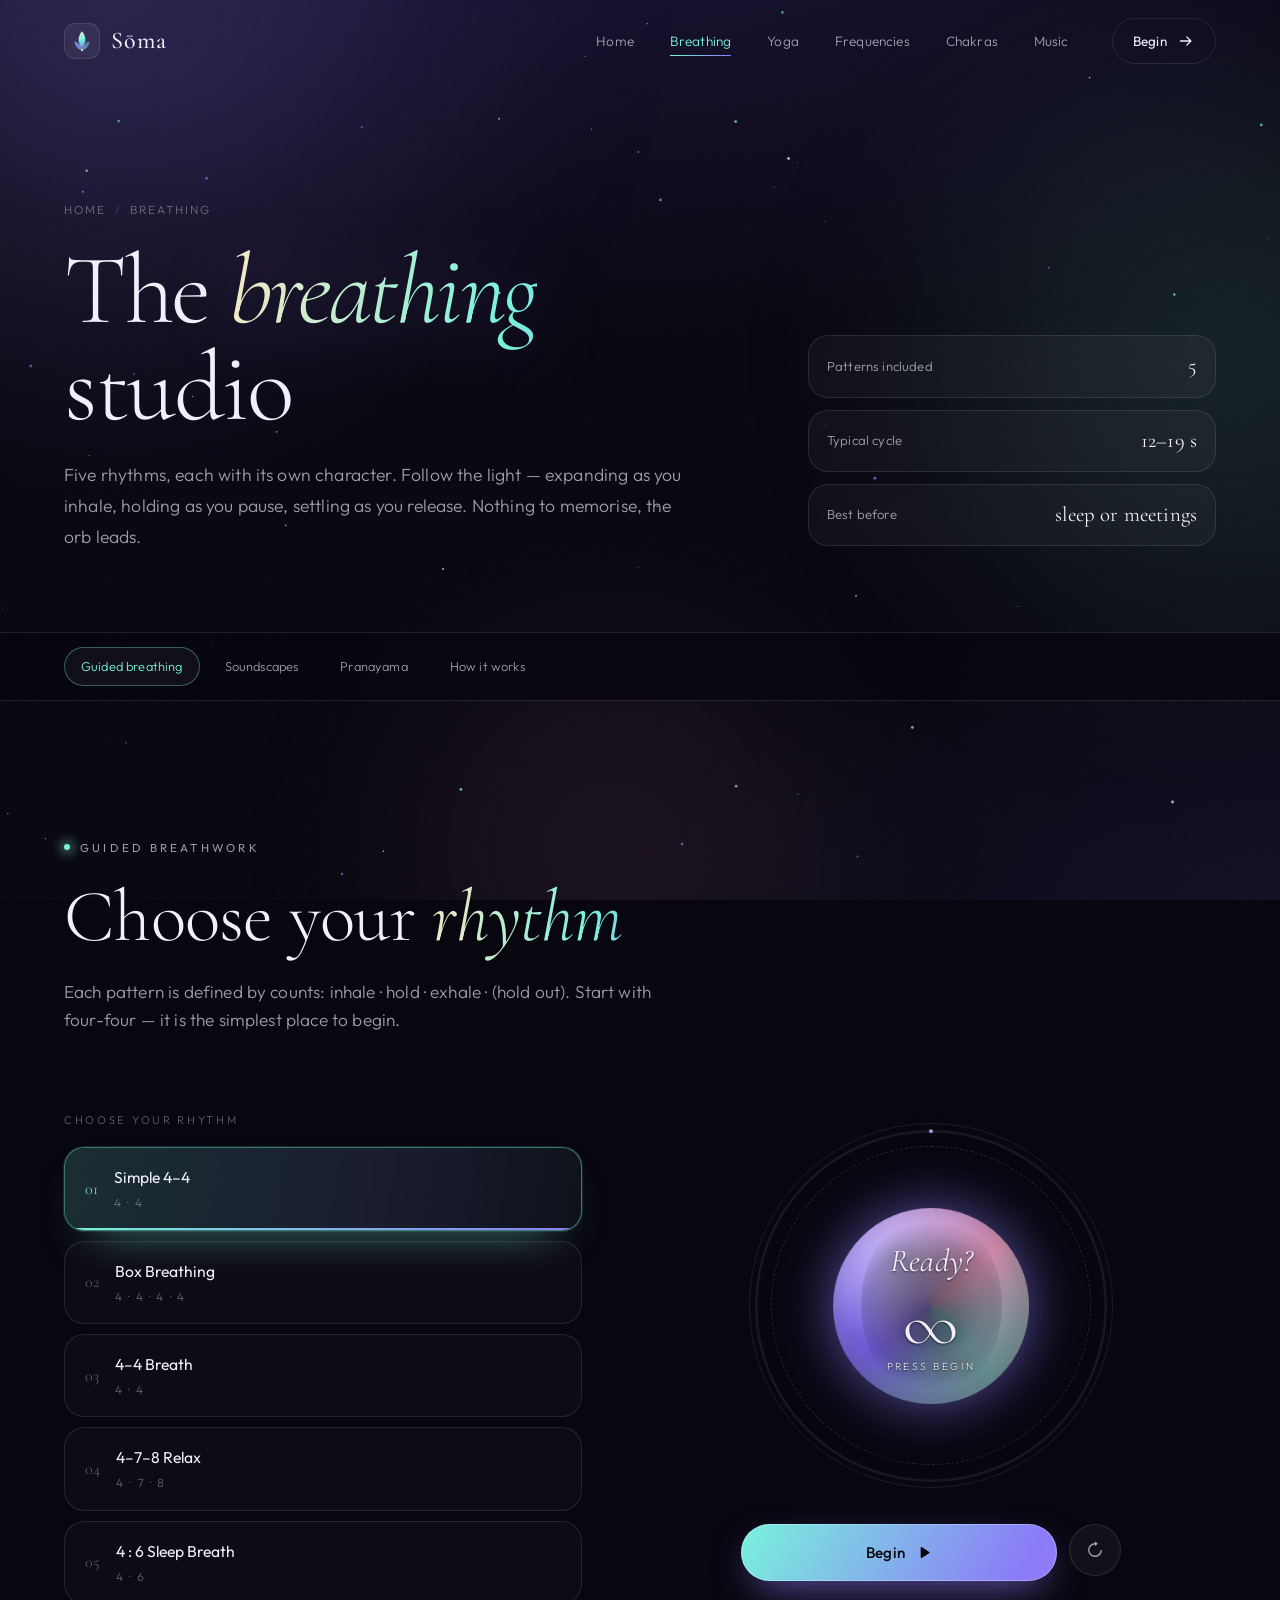
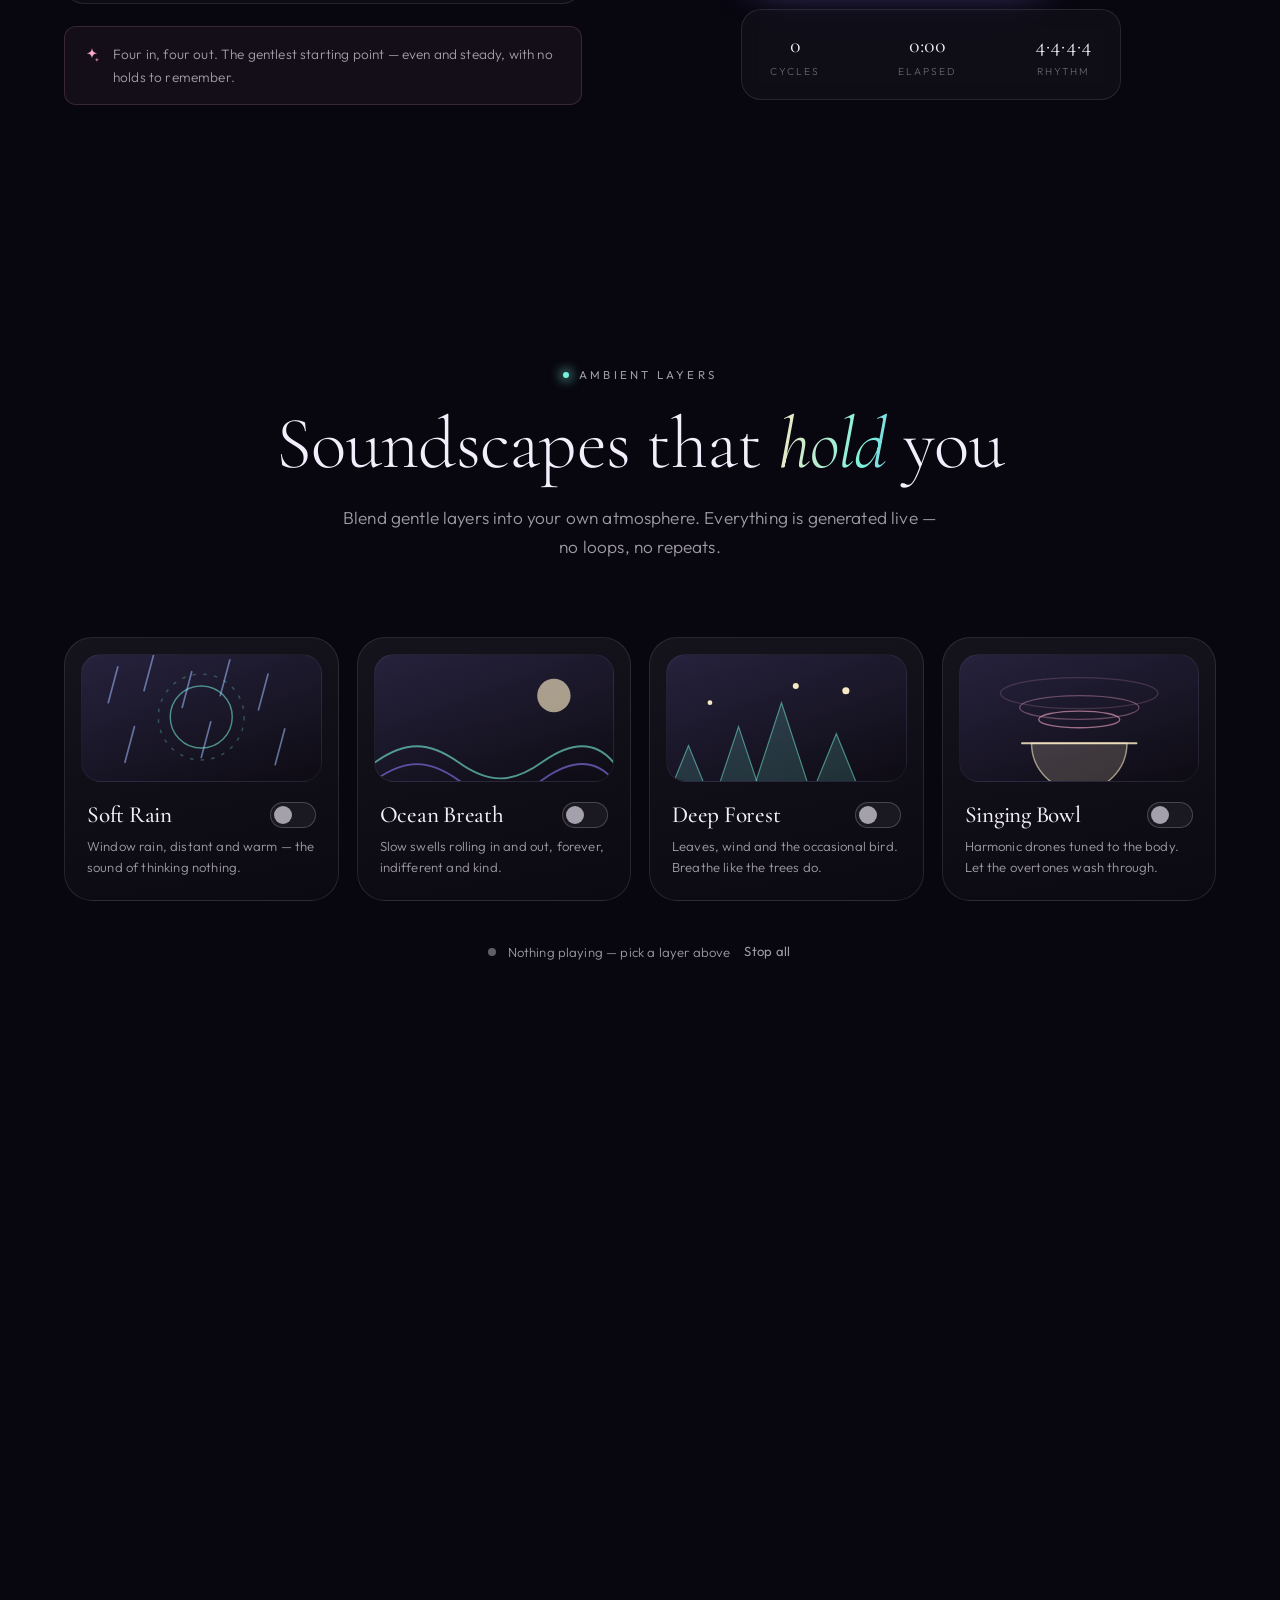
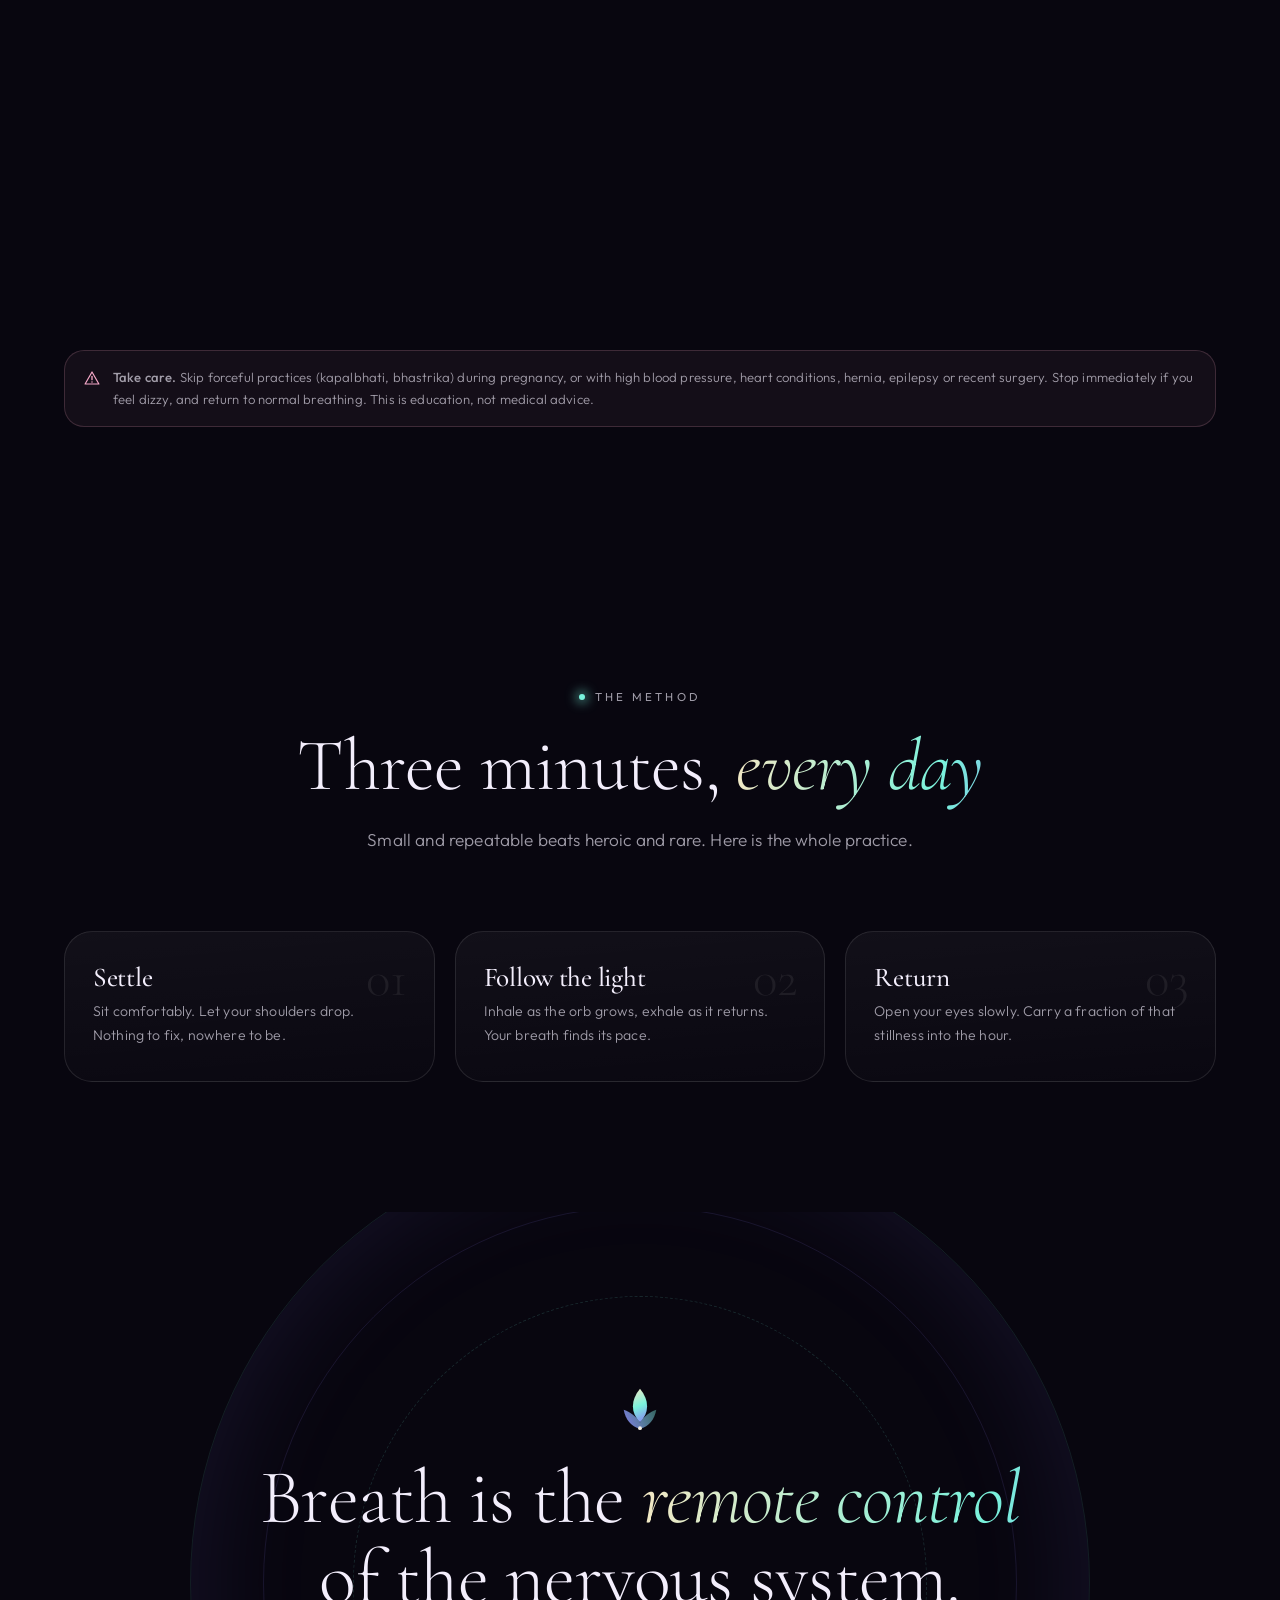
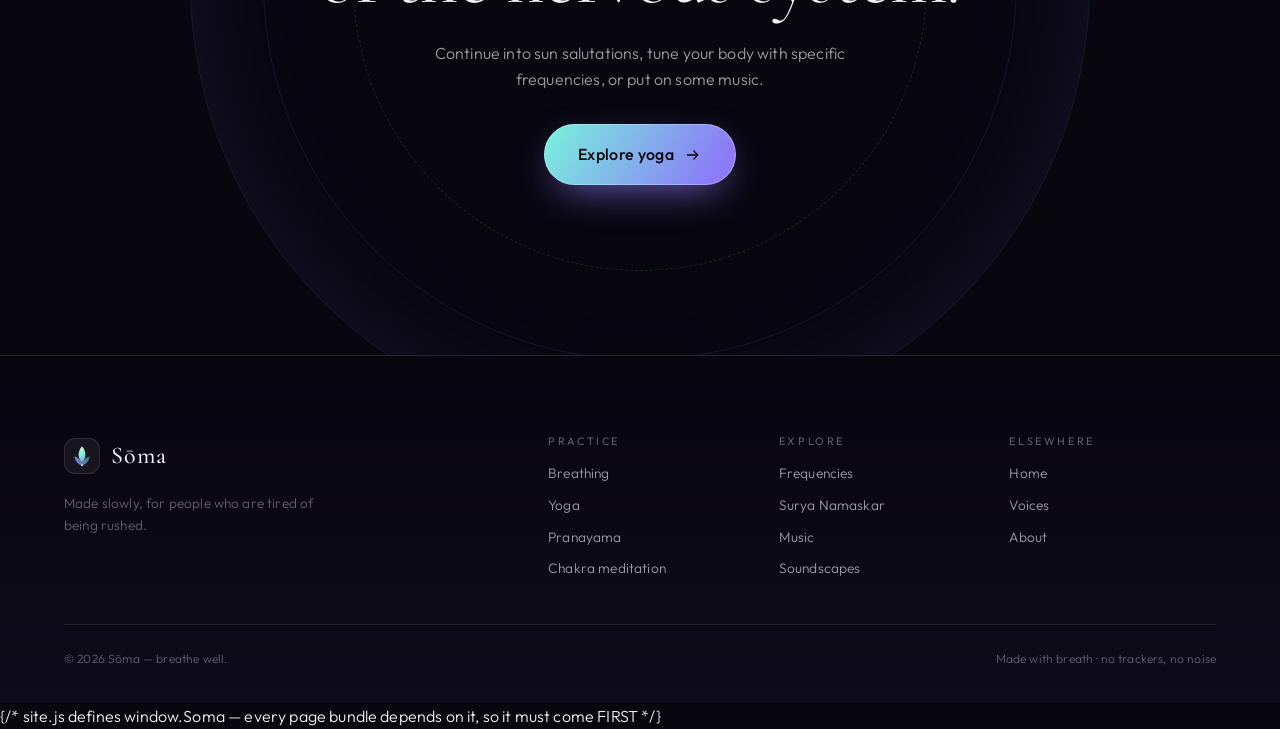
==== breathing.html @ b486d0ce "Fix: load site.js before page bundles so buttons and sound work; guard reveals; enable Pages in work" ====
<!DOCTYPE html>
<html lang="en">
<head>
<meta charset="UTF-8" />
<meta name="viewport" content="width=device-width, initial-scale=1.0" />
<meta name="theme-color" content="#0a0713" />
<title>Guided Breathing — Sōma</title>
<meta name="description" content="Guided breathwork with a live breathing orb: simple 4–4, box breathing, 4–4 breath, 4–7–8 and the 4:6 sleep breath, plus ambient soundscapes." />
<meta property="og:title" content="Guided Breathing — Sōma" />
<meta property="og:description" content="Guided breathwork with a live breathing orb: simple 4–4, box breathing, 4–4 breath, 4–7–8 and the 4:6 sleep breath, plus ambient soundscapes." />
<meta property="og:type" content="website" />
<link rel="preconnect" href="https://fonts.googleapis.com" />
<link rel="preconnect" href="https://fonts.gstatic.com" crossorigin />
<link href="https://fonts.googleapis.com/css2?family=Cormorant+Garamond:ital,wght@0,300;0,400;0,500;0,600;1,300;1,400&family=Outfit:wght@200;300;400;500;600&display=swap" rel="stylesheet" />
<link rel="icon" href="data:image/svg+xml,%3Csvg xmlns='http://www.w3.org/2000/svg' viewBox='0 0 48 48'%3E%3Crect width='48' height='48' rx='12' fill='%230d0a1a'/%3E%3Cpath d='M24 8c4 5 6 10 6 14.5S28 31 24 34.5c-4-3.5-6-7.5-6-12S20 13 24 8Z' fill='%2379f2dc'/%3E%3Cpath d='M24 36c-3-4-7-7-12-9 1 7 5 11 12 13 7-2 11-6 12-13-5 2-9 5-12 9Z' fill='%238b7bf7'/%3E%3C/svg%3E" />
<link rel="stylesheet" href="styles.css" />
</head>
<body data-page="breathing">

<!-- ===================== SVG SPRITE (shared) ===================== -->
<svg class="sprite" aria-hidden="true" focusable="false">
  <defs>
    <!-- Brand mark: lotus / breath -->
    <symbol id="logo-mark" viewBox="0 0 48 48">
      <path d="M24 6c4.2 5.1 6.3 10.3 6.3 15.6 0 5.4-2.1 10.1-6.3 14.1-4.2-4-6.3-8.7-6.3-14.1C17.7 16.3 19.8 11.1 24 6Z" fill="url(#lg-a)"/>
      <path d="M24 35.7C20.9 31 16 26.9 9.5 24.6c1.6 8.9 6.4 14.6 14.5 17.1Z" fill="url(#lg-b)" opacity=".95"/>
      <path d="M24 35.7c3.1-4.7 8-8.8 14.5-11.1-1.6 8.9-6.4 14.6-14.5 17.1Z" fill="url(#lg-b)" opacity=".95"/>
      <circle cx="24" cy="41" r="1.7" fill="#f6f1e6"/>
      <linearGradient id="lg-a" x1="17" y1="6" x2="31" y2="36" gradientUnits="userSpaceOnUse">
        <stop stop-color="#f7e8c4"/><stop offset=".5" stop-color="#79f2dc"/><stop offset="1" stop-color="#8b7bf7"/>
      </linearGradient>
      <linearGradient id="lg-b" x1="9" y1="40" x2="39" y2="24" gradientUnits="userSpaceOnUse">
        <stop stop-color="#8b7bf7"/><stop offset="1" stop-color="#79f2dc" stop-opacity=".4"/>
      </linearGradient>
    </symbol>

    <!-- UI icons -->
    <symbol id="i-play" viewBox="0 0 24 24"><path d="M8 5.2v13.6c0 .8.9 1.3 1.6.9l10.4-6.8a1 1 0 0 0 0-1.7L9.6 4.3C8.9 3.9 8 4.4 8 5.2Z" fill="currentColor"/></symbol>
    <symbol id="i-pause" viewBox="0 0 24 24"><rect x="6.5" y="4.5" width="3.6" height="15" rx="1.6" fill="currentColor"/><rect x="13.9" y="4.5" width="3.6" height="15" rx="1.6" fill="currentColor"/></symbol>
    <symbol id="i-reset" viewBox="0 0 24 24"><path d="M12 4.5a7.5 7.5 0 1 0 7.44 8.45" fill="none" stroke="currentColor" stroke-width="1.7" stroke-linecap="round"/><path d="M12 1.8v5.4l3.6-2.7Z" fill="currentColor"/></symbol>
    <symbol id="i-wind" viewBox="0 0 24 24"><path d="M3 8.5h9.5a3 3 0 1 0-3-3M3 13h13a3 3 0 1 1-3 3M3 17.5h5" fill="none" stroke="currentColor" stroke-width="1.6" stroke-linecap="round"/></symbol>
    <symbol id="i-wave" viewBox="0 0 100 30" preserveAspectRatio="none"><path d="M0 15c8-8 16-8 25 0s17 8 25 0 17-8 25 0 17 8 25 0" fill="none" stroke="currentColor" stroke-width="2" stroke-linecap="round"/></symbol>
    <symbol id="i-leaf" viewBox="0 0 24 24"><path d="M20 4C11 4 5 8 5 15a5 5 0 0 0 5 5c7 0 10-6 10-16Z" fill="none" stroke="currentColor" stroke-width="1.6" stroke-linejoin="round"/><path d="M4 20c2.5-5 6-8.5 11-10.5" fill="none" stroke="currentColor" stroke-width="1.6" stroke-linecap="round"/></symbol>
    <symbol id="i-moon" viewBox="0 0 24 24"><path d="M20 14.5A8.5 8.5 0 1 1 9.5 4a7 7 0 0 0 10.5 10.5Z" fill="none" stroke="currentColor" stroke-width="1.6" stroke-linejoin="round"/></symbol>
    <symbol id="i-sun" viewBox="0 0 24 24"><circle cx="12" cy="12" r="4.2" fill="none" stroke="currentColor" stroke-width="1.6"/><path d="M12 2.5v2.2M12 19.3v2.2M2.5 12h2.2M19.3 12h2.2M5.3 5.3l1.6 1.6M17.1 17.1l1.6 1.6M18.7 5.3l-1.6 1.6M6.9 17.1l-1.6 1.6" stroke="currentColor" stroke-width="1.6" stroke-linecap="round"/></symbol>
    <symbol id="i-sparkle" viewBox="0 0 24 24"><path d="M12 2.6c.7 4.7 2.4 6.4 7.1 7.1-4.7.7-6.4 2.4-7.1 7.1-.7-4.7-2.4-6.4-7.1-7.1 4.7-.7 6.4-2.4 7.1-7.1Z" fill="currentColor"/><path d="M18.5 15.2c.3 2 1 2.7 3 3-2 .3-2.7 1-3 3-.3-2-1-2.7-3-3 2-.3 2.7-1 3-3Z" fill="currentColor" opacity=".7"/></symbol>
    <symbol id="i-arrow" viewBox="0 0 24 24"><path d="M4.5 12h14M13 6.5l5.5 5.5-5.5 5.5" fill="none" stroke="currentColor" stroke-width="1.7" stroke-linecap="round" stroke-linejoin="round"/></symbol>
    <symbol id="i-check" viewBox="0 0 24 24"><path d="M5 12.6 9.6 17 19 7.4" fill="none" stroke="currentColor" stroke-width="2" stroke-linecap="round" stroke-linejoin="round"/></symbol>
    <symbol id="i-quote" viewBox="0 0 24 24"><path d="M9.5 5.5C5.9 6.6 4 9 4 12.6V18h6.2v-6.2H7.3c.1-2 .9-3.3 2.2-3.9V5.5Zm10 0C15.9 6.6 14 9 14 12.6V18h6.2v-6.2h-2.9c.1-2 .9-3.3 2.2-3.9V5.5Z" fill="currentColor"/></symbol>
    <symbol id="i-alert" viewBox="0 0 24 24"><path d="M12 4 2.8 20h18.4L12 4Z" fill="none" stroke="currentColor" stroke-width="1.6" stroke-linejoin="round"/><path d="M12 10v4.2" stroke="currentColor" stroke-width="1.8" stroke-linecap="round"/><circle cx="12" cy="17.2" r="1" fill="currentColor"/></symbol>
    <symbol id="i-lotus" viewBox="0 0 24 24"><path d="M12 3.5c2 2.5 3 5 3 7.4 0 2.5-1 4.7-3 6.6-2-1.9-3-4.1-3-6.6 0-2.4 1-4.9 3-7.4Z" fill="none" stroke="currentColor" stroke-width="1.4"/><path d="M12 17.5C10 14.6 7 12.4 3.2 11c.8 4.6 3.3 7.6 7.7 9M12 17.5c2-2.9 5-5.1 8.8-6.5-.8 4.6-3.3 7.6-7.7 9" fill="none" stroke="currentColor" stroke-width="1.4" stroke-linejoin="round"/></symbol>
    <symbol id="i-flame" viewBox="0 0 24 24"><path d="M12 3c3 3.6 6 6.6 6 10.4A6 6 0 0 1 6 13.4C6 9.6 9 6.6 12 3Z" fill="none" stroke="currentColor" stroke-width="1.5" stroke-linejoin="round"/><path d="M12 19.5a2.6 0 0 0 2.6-2.6c0-1.6-1.2-2.9-2.6-4.6-1.4 1.7-2.6 3-2.6 4.6A2.6 2.6 0 0 0 12 19.5Z" fill="currentColor" opacity=".85"/></symbol>
    <symbol id="i-brain" viewBox="0 0 24 24"><path d="M9.5 4.5A3 3 0 0 0 6.5 7.5 3 3 0 0 0 5 13a3 3 0 0 0 1.6 3.9A2.8 2.8 0 0 0 9.5 20h0V4.5Zm5 0A3 3 0 0 1 17.5 7.5 3 3 0 0 1 19 13a3 3 0 0 1-1.6 3.9A2.8 0 0 1 14.5 20h0V4.5Z" fill="none" stroke="currentColor" stroke-width="1.4" stroke-linejoin="round"/><path d="M12 4.5v15.5M9.5 9H7M9.5 13H6.8M14.5 9H17M14.5 13h2.7" stroke="currentColor" stroke-width="1.3" stroke-linecap="round"/></symbol>
    <symbol id="i-heart" viewBox="0 0 24 24"><path d="M12 20s-7.5-4.4-7.5-9.4A4.1 4.1 0 0 1 12 8a4.1 4.1 0 0 1 7.5 2.6C19.5 15.6 12 20 12 20Z" fill="none" stroke="currentColor" stroke-width="1.5" stroke-linejoin="round"/></symbol>
    <symbol id="i-volume" viewBox="0 0 24 24"><path d="M4 9.5h3l4-3.2v11.4l-4-3.2H4Z" fill="none" stroke="currentColor" stroke-width="1.6" stroke-linejoin="round"/><path d="M15 9a4 4 0 0 1 0 6M17.5 6.5a7.5 7.5 0 0 1 0 11" fill="none" stroke="currentColor" stroke-width="1.6" stroke-linecap="round"/></symbol>
    <symbol id="i-stop" viewBox="0 0 24 24"><rect x="6" y="6" width="12" height="12" rx="2.4" fill="currentColor"/></symbol>
    <symbol id="i-close" viewBox="0 0 24 24"><path d="M6.5 6.5l11 11M17.5 6.5l-11 11" fill="none" stroke="currentColor" stroke-width="1.8" stroke-linecap="round"/></symbol>
    <symbol id="i-music" viewBox="0 0 24 24"><path d="M9 17.5V6.4l9-2.1v10.9" fill="none" stroke="currentColor" stroke-width="1.6" stroke-linejoin="round"/><circle cx="6.6" cy="17.6" r="2.6" fill="none" stroke="currentColor" stroke-width="1.6"/><circle cx="15.6" cy="15.4" r="2.6" fill="none" stroke="currentColor" stroke-width="1.6"/></symbol>
  </defs>
</svg>

<!-- ===================== BACKDROP ===================== -->
<div class="backdrop" aria-hidden="true">
  <div class="aurora aurora--1"></div>
  <div class="aurora aurora--2"></div>
  <div class="aurora aurora--3"></div>
  <div class="grain"></div>
  <canvas id="stars"></canvas>
</div>

<!-- ===================== NAV ===================== -->
<header class="nav" id="nav">
  <div class="nav__inner">
    <a href="index.html" class="brand" aria-label="Sōma home">
      <span class="brand__mark"><svg viewBox="0 0 48 48"><use href="#logo-mark"/></svg></span>
      <span class="brand__word">Sōma</span>
    </a>
    <nav class="nav__links" aria-label="Primary">
      <a href="index.html">Home</a>
      <a href="breathing.html" class="is-current" aria-current="page">Breathing</a>
      <a href="yoga.html">Yoga</a>
      <a href="frequencies.html">Frequencies</a>
      <a href="chakras.html">Chakras</a>
      <a href="music.html">Music</a>
    </nav>
    <a href="breathing.html" class="btn btn--ghost nav__cta">
      <span>Begin</span><svg viewBox="0 0 24 24" class="ico"><use href="#i-arrow"/></svg>
    </a>
    <button class="nav__burger" aria-label="Open menu" aria-expanded="false"><span></span></button>
  </div>
</header>

<main id="top">
<section class="page-hero">
    <div>
      <p class="breadcrumb reveal"><a href="index.html">Home</a><span>/</span>Breathing</p>
      <h1 class="page-hero__title reveal" data-delay="80">The <em>breathing</em> studio</h1>
      <p class="page-hero__lead reveal" data-delay="160">
        Five rhythms, each with its own character. Follow the light — expanding as you
        inhale, holding as you pause, settling as you release. Nothing to memorise, the orb leads.
      </p>
    </div>
    <div class="page-hero__aside">
      <div class="stat-pill reveal" data-delay="220"><span>Patterns included</span><b>5</b></div>
      <div class="stat-pill reveal" data-delay="300"><span>Typical cycle</span><b>12–19 s</b></div>
      <div class="stat-pill reveal" data-delay="380"><span>Best before</span><b>sleep or meetings</b></div>
    </div>
  </section>

  <nav class="subnav" aria-label="Breathing sections">
    <a href="#breathe" class="is-current">Guided breathing</a>
    <a href="#sounds">Soundscapes</a>
    <a href="#pranayama">Pranayama</a>
    <a href="#how">How it works</a>
  </nav>

  <section class="section breathe" id="breathe">
    <div class="section__head">
      <p class="eyebrow reveal"><span class="eyebrow__dot"></span> Guided breathwork</p>
      <h2 class="section__title reveal">Choose your <em>rhythm</em></h2>
      <p class="section__lead reveal">Each pattern is defined by counts: inhale · hold · exhale · (hold out). Start with four-four — it is the simplest place to begin.</p>
    </div>

    <div class="breath__grid">
      <div class="patterns reveal">
        <p class="patterns__label">Choose your rhythm</p>
        <div class="patterns__list" role="tablist" aria-label="Breathing patterns">
          <button class="pattern is-active" role="tab" aria-selected="true"
            data-name="Simple 4–4"
            data-desc="Four in, four out. The gentlest starting point — even and steady, with no holds to remember."
            data-in="4" data-holdin="0" data-out="4" data-holdout="0">
            <span class="pattern__index">01</span>
            <span class="pattern__body">
              <span class="pattern__name">Simple 4–4</span>
              <span class="pattern__meta">4 · 4</span>
            </span>
            <span class="pattern__bar"><i></i></span>
          </button>
          <button class="pattern" role="tab" aria-selected="false"
            data-name="Box Breathing"
            data-desc="Four equal sides: inhale, hold, exhale, hold. Steady and grounding — a favourite of athletes and first responders."
            data-in="4" data-holdin="4" data-out="4" data-holdout="4">
            <span class="pattern__index">02</span>
            <span class="pattern__body">
              <span class="pattern__name">Box Breathing</span>
              <span class="pattern__meta">4 · 4 · 4 · 4</span>
            </span>
            <span class="pattern__bar"><i></i></span>
          </button>
          <button class="pattern" role="tab" aria-selected="false"
            data-name="4–4 Breath"
            data-desc="In for four, hold for four, out for four. A short pause after the inhale helps the lungs absorb oxygen."
            data-in="4" data-holdin="4" data-out="4" data-holdout="0">
            <span class="pattern__index">03</span>
            <span class="pattern__body">
              <span class="pattern__name">4–4 Breath</span>
              <span class="pattern__meta">4 · 4</span>
            </span>
            <span class="pattern__bar"><i></i></span>
          </button>
          <button class="pattern" role="tab" aria-selected="false"
            data-name="4–7–8 Relax"
            data-desc="The famous relaxing breath. The long exhale signals safety to your nervous system — ideal before sleep."
            data-in="4" data-holdin="7" data-out="8" data-holdout="0">
            <span class="pattern__index">04</span>
            <span class="pattern__body">
              <span class="pattern__name">4–7–8 Relax</span>
              <span class="pattern__meta">4 · 7 · 8</span>
            </span>
            <span class="pattern__bar"><i></i></span>
          </button>
          <button class="pattern" role="tab" aria-selected="false"
            data-name="4-6 Breath"
            data-desc="Four in, six out. A 1:1.5 ratio that soothes the heart rate. Popular with singers, swimmers and anyone wound up before bed."
            data-in="4" data-holdin="0" data-out="6" data-holdout="0">
            <span class="pattern__index">05</span>
            <span class="pattern__body">
              <span class="pattern__name">4 : 6 Sleep Breath</span>
              <span class="pattern__meta">4 · 6</span>
            </span>
            <span class="pattern__bar"><i></i></span>
          </button>
        </div>

        <div class="patterns__note">
          <svg viewBox="0 0 24 24" class="ico"><use href="#i-sparkle"/></svg>
          <p>Four in, four out. The gentlest starting point — even and steady, with no holds to remember.</p>
        </div>
      </div>


      <div class="breath-stage reveal" data-delay="120" data-breath>
        <div class="breath-orb" id="breathOrb" data-phase="idle">
          <div class="bo__halo bo__halo--1"></div>
          <div class="bo__halo bo__halo--2"></div>
          <div class="bo__halo bo__halo--3"></div>
          <svg class="bo__progress" viewBox="0 0 300 300" aria-hidden="true">
            <defs>
              <linearGradient id="pgrad" x1="0" y1="0" x2="1" y2="1">
                <stop offset="0" stop-color="#79f2dc"/>
                <stop offset=".55" stop-color="#8b7bf7"/>
                <stop offset="1" stop-color="#f7a9c9"/>
              </linearGradient>
            </defs>
            <circle class="bo__track" cx="150" cy="150" r="138"/>
            <circle class="bo__ring" cx="150" cy="150" r="138"/>
          </svg>
          <div class="bo__scale"><div class="bo__body"></div></div>
          <div class="bo__content">
            <span class="bo__phase" id="boPhase">Ready?</span>
            <span class="bo__count" id="boCount">∞</span>
            <span class="bo__hint" id="boHint">press begin</span>
          </div>
        </div>

        <div class="breath-controls">
          <button class="btn btn--primary btn--wide" id="breathToggle">
            <span id="breathToggleLabel">Begin</span>
            <svg viewBox="0 0 24 24" class="ico" id="breathToggleIcon"><use href="#i-play"/></svg>
            <span class="btn__ripple"></span>
          </button>
          <button class="btn btn--icon" id="breathReset" aria-label="Reset breathing session" title="Reset">
            <svg viewBox="0 0 24 24" class="ico"><use href="#i-reset"/></svg>
          </button>
        </div>

        <div class="breath-stats">
          <div><b id="statCycles">0</b><span>cycles</span></div>
          <div><b id="statTime">0:00</b><span>elapsed</span></div>
          <div><b id="statRhythm">4·4·4·4</b><span>rhythm</span></div>
        </div>
      </div>
    </div>
  </section>


  <section class="section sounds" id="sounds">
    <div class="section__head section__head--center">
      <p class="eyebrow reveal"><span class="eyebrow__dot"></span> Ambient layers</p>
      <h2 class="section__title reveal">Soundscapes that <em>hold</em> you</h2>
      <p class="section__lead reveal">Blend gentle layers into your own atmosphere. Everything is generated live — no loops, no repeats.</p>
    </div>

    <div class="sounds__grid">
      <article class="sound-card reveal" data-sound="rain">
        <div class="sound-card__art art--rain">
          <svg viewBox="0 0 200 140" aria-hidden="true">
            <g class="rain-lines">
              <line x1="30" y1="10" x2="22" y2="40"/><line x1="60" y1="0" x2="52" y2="30"/>
              <line x1="92" y1="14" x2="84" y2="44"/><line x1="124" y1="4" x2="116" y2="34"/>
              <line x1="156" y1="16" x2="148" y2="46"/><line x1="44" y1="60" x2="36" y2="90"/>
              <line x1="108" y1="56" x2="100" y2="86"/><line x1="170" y1="62" x2="162" y2="92"/>
            </g>
            <circle cx="100" cy="52" r="26" fill="none"/>
            <circle cx="100" cy="52" r="36" fill="none" opacity=".5"/>
          </svg>
        </div>
        <div class="sound-card__top">
          <h3>Soft Rain</h3>
          <button class="toggle" aria-label="Toggle Soft Rain" aria-pressed="false"><span></span></button>
        </div>
        <p>Window rain, distant and warm — the sound of thinking nothing.</p>
      </article>

      <article class="sound-card reveal" data-sound="ocean" data-delay="90">
        <div class="sound-card__art art--ocean">
          <svg viewBox="0 0 200 140" aria-hidden="true">
            <path class="wave w1" d="M0 90c25-18 45-18 70 0s45 18 70 0 45-18 60 0"/>
            <path class="wave w2" d="M0 105c25-18 45-18 70 0s45 18 70 0 45-18 60 0"/>
            <path class="wave w3" d="M0 120c25-18 45-18 70 0s45 18 70 0 45-18 60 0"/>
            <circle cx="150" cy="34" r="14" class="sun"/>
          </svg>
        </div>
        <div class="sound-card__top">
          <h3>Ocean Breath</h3>
          <button class="toggle" aria-label="Toggle Ocean Breath" aria-pressed="false"><span></span></button>
        </div>
        <p>Slow swells rolling in and out, forever, indifferent and kind.</p>
      </article>

      <article class="sound-card reveal" data-sound="forest" data-delay="180">
        <div class="sound-card__art art--forest">
          <svg viewBox="0 0 200 140" aria-hidden="true">
            <g class="trees">
              <path d="M40 120 60 60l20 60Z"/><path d="M70 120 96 40l26 80Z"/>
              <path d="M120 120 142 66l22 54Z"/><path d="M0 120 18 76l18 44Z"/>
            </g>
            <circle cx="150" cy="30" r="3" class="firefly"/><circle cx="36" cy="40" r="2" class="firefly"/>
            <circle cx="108" cy="26" r="2.5" class="firefly"/>
          </svg>
        </div>
        <div class="sound-card__top">
          <h3>Deep Forest</h3>
          <button class="toggle" aria-label="Toggle Deep Forest" aria-pressed="false"><span></span></button>
        </div>
        <p>Leaves, wind and the occasional bird. Breathe like the trees do.</p>
      </article>

      <article class="sound-card reveal" data-sound="singing-bowl" data-delay="270">
        <div class="sound-card__art art--bowl">
          <svg viewBox="0 0 200 140" aria-hidden="true">
            <path d="M60 74a40 40 0 0 0 80 0Z" class="bowl"/>
            <path d="M52 74h96" class="bowl-lip"/>
            <g class="ripples">
              <ellipse cx="100" cy="54" rx="34" ry="7"/><ellipse cx="100" cy="44" rx="50" ry="10" opacity=".6"/>
              <ellipse cx="100" cy="32" rx="66" ry="13" opacity=".3"/>
            </g>
          </svg>
        </div>
        <div class="sound-card__top">
          <h3>Singing Bowl</h3>
          <button class="toggle" aria-label="Toggle Singing Bowl" aria-pressed="false"><span></span></button>
        </div>
        <p>Harmonic drones tuned to the body. Let the overtones wash through.</p>
      </article>
    </div>

    <div class="sounds__status reveal">
      <span class="status__dot" id="audioDot"></span>
      <p id="audioStatus">Nothing playing — pick a layer above</p>
      <button class="btn btn--text" id="audioStop" hidden>Stop all</button>
    </div>
  </section>


  <section class="section" id="pranayama">
    <div class="section__head section__head--center">
      <p class="eyebrow reveal"><span class="eyebrow__dot"></span> Pranayama</p>
      <h2 class="section__title reveal">Three <em>breaths</em> to know</h2>
      <p class="section__lead reveal">Seated, spine tall, on an empty stomach. Press play to hear the rhythm of each one before you try it.</p>
    </div>

    <div class="prana-grid">
      <article class="card prana reveal">
        <div class="prana__head">
          <div>
            <h3>Kapalbhati</h3>
            <p class="prana__sanskrit">Skull-shining breath</p>
          </div>
          <span class="prana__icon"><svg viewBox="0 0 24 24"><use href="#i-leaf"></use></svg></span>
        </div>
        <p>Short, forceful exhales through both nostrils with passive inhales. A cleansing, energising practice that wakes up the abdomen.</p>
        <ol>
          <li>Sit tall, spine long, hands resting on the knees.</li>
          <li>Exhale sharply by pulling the belly in; let the inhale happen passively.</li>
          <li>Start with 20 pumps, rest, then another 20. Build slowly to 50.</li>
        </ol>
        <div class="prana__foot">
          <span>3 rounds · morning</span>
          <button class="prana__play" data-rhythm="kapalbhati"><svg viewBox="0 0 24 24" class="ico"><use href="#i-play"></use></svg> Hear rhythm</button>
        </div>
      </article>

      <article class="card prana reveal" data-delay="100">
        <div class="prana__head">
          <div>
            <h3>Bhramari</h3>
            <p class="prana__sanskrit">Humming-bee breath</p>
          </div>
          <span class="prana__icon"><svg viewBox="0 0 24 24"><use href="#i-wave"></use></svg></span>
        </div>
        <p>Hum like a bee on the exhale with the ears gently closed. Instantly soothing for anxiety, restlessness and headaches.</p>
        <ol>
          <li>Close the ears with the thumbs and the eyes with the fingers.</li>
          <li>Inhale through the nose, then hum one long “mmmm” on the exhale.</li>
          <li>Repeat seven times, letting the sound fill the whole head.</li>
        </ol>
        <div class="prana__foot">
          <span>7 rounds · any time</span>
          <button class="prana__play" data-rhythm="bhramari"><svg viewBox="0 0 24 24" class="ico"><use href="#i-play"></use></svg> Hear tone</button>
        </div>
      </article>

      <article class="card prana reveal" data-delay="200">
        <div class="prana__head">
          <div>
            <h3>Bhastrika</h3>
            <p class="prana__sanskrit">Bellows breath</p>
          </div>
          <span class="prana__icon"><svg viewBox="0 0 24 24"><use href="#i-flame"></use></svg></span>
        </div>
        <p>Equal, forceful inhales and exhales through the nose — like pumping air into a fire. Warming and activating; use with care.</p>
        <ol>
          <li>Sit comfortably with the back straight and shoulders relaxed.</li>
          <li>Breathe forcefully in and out through the nose, about one cycle per second.</li>
          <li>Do 10–20 breaths, then rest and breathe normally before the next round.</li>
        </ol>
        <div class="prana__foot">
          <span>3 rounds · build slowly</span>
          <button class="prana__play" data-rhythm="bhastrika"><svg viewBox="0 0 24 24" class="ico"><use href="#i-play"></use></svg> Hear rhythm</button>
        </div>
      </article>
    </div>

    <div class="caution reveal">
      <svg viewBox="0 0 24 24" class="ico"><use href="#i-alert"></use></svg>
      <p><strong style="font-weight:500">Take care.</strong> Skip forceful practices (kapalbhati, bhastrika) during pregnancy, or with high blood pressure, heart conditions, hernia, epilepsy or recent surgery. Stop immediately if you feel dizzy, and return to normal breathing. This is education, not medical advice.</p>
    </div>
  </section>

  <section class="section" id="how">
    <div class="section__head section__head--center">
      <p class="eyebrow reveal"><span class="eyebrow__dot"></span> The method</p>
      <h2 class="section__title reveal">Three minutes, <em>every day</em></h2>
      <p class="section__lead reveal">Small and repeatable beats heroic and rare. Here is the whole practice.</p>
    </div>

    <div class="ritual__steps">
      <div class="step reveal">
        <div class="step__num">01</div>
        <h3>Settle</h3>
        <p>Sit comfortably. Let your shoulders drop. Nothing to fix, nowhere to be.</p>
      </div>
      <div class="step reveal" data-delay="120">
        <div class="step__num">02</div>
        <h3>Follow the light</h3>
        <p>Inhale as the orb grows, exhale as it returns. Your breath finds its pace.</p>
      </div>
      <div class="step reveal" data-delay="240">
        <div class="step__num">03</div>
        <h3>Return</h3>
        <p>Open your eyes slowly. Carry a fraction of that stillness into the hour.</p>
      </div>
    </div>
  </section>

  <section class="cta">
    <div class="cta__ring" aria-hidden="true"></div>
    <div class="cta__inner reveal">
      <svg viewBox="0 0 48 48" class="cta__mark"><use href="#logo-mark"/></svg>
      <h2>Breath is the <em>remote control</em><br />of the nervous system.</h2>
      <p>Continue into sun salutations, tune your body with specific frequencies, or put on some music.</p>
      <a href="yoga.html" class="btn btn--primary">
        <span>Explore yoga</span><span class="btn__ripple"></span>
        <svg viewBox="0 0 24 24" class="ico"><use href="#i-arrow"/></svg>
      </a>
    </div>
  </section>
</main>


<footer class="footer">
  <div class="footer__inner">
    <div class="footer__brand">
      <a href="index.html" class="brand">
        <span class="brand__mark"><svg viewBox="0 0 48 48"><use href="#logo-mark"/></svg></span>
        <span class="brand__word">Sōma</span>
      </a>
      <p>Made slowly, for people who are tired of being rushed.</p>
    </div>
    <nav class="footer__cols" aria-label="Footer">
      <div>
        <h4>Practice</h4>
        <a href="breathing.html">Breathing</a>
        <a href="yoga.html">Yoga</a>
        <a href="breathing.html#pranayama">Pranayama</a>
        <a href="chakras.html">Chakra meditation</a>
      </div>
      <div>
        <h4>Explore</h4>
        <a href="frequencies.html">Frequencies</a>
        <a href="yoga.html#surya-namaskar">Surya Namaskar</a>
        <a href="music.html">Music</a>
        <a href="breathing.html#sounds">Soundscapes</a>
      </div>
      <div>
        <h4>Elsewhere</h4>
        <a href="index.html">Home</a>
        <a href="index.html#voices">Voices</a>
        <a href="index.html#about">About</a>
      </div>
    </nav>
  </div>
  <div class="footer__base">
    <span>© <span id="year"></span> Sōma — breathe well.</span>
    <span>Made with breath · no trackers, no noise</span>
  </div>
</footer>

{/* site.js defines window.Soma — every page bundle depends on it, so it must come FIRST */}
<script src="assets/js/site.js"></script>
<script src="assets/js/breath.js"></script>
<script src="assets/js/sounds.js"></script>
<script src="assets/js/pranayama.js"></script>
</body>
</html>
---- styles.css ----
/* =========================================================
   SŌMA — a meditation sanctuary
   Palette: deep indigo night + mint breath + lilac + blush
   ========================================================= */

/* ---------- Design tokens ---------- */
:root {
  --bg:            #08060f;
  --bg-2:          #0d0a1a;
  --surface:       rgba(255, 255, 255, .045);
  --surface-2:     rgba(255, 255, 255, .075);
  --stroke:        rgba(255, 255, 255, .1);
  --stroke-strong: rgba(255, 255, 255, .2);

  --text:          #f3eefc;
  --text-dim:      rgba(243, 238, 252, .64);
  --text-faint:    rgba(243, 238, 252, .38);

  --mint:          #79f2dc;
  --lilac:         #8b7bf7;
  --blush:         #f7a9c9;
  --gold:          #f7e8c4;

  --grad-hero:     linear-gradient(100deg, var(--gold), var(--mint) 42%, var(--lilac) 78%, var(--blush));
  --grad-soft:     linear-gradient(135deg, rgba(121,242,220,.18), rgba(139,123,247,.18));
  --grad-btn:      linear-gradient(120deg, #79f2dc, #8b7bf7 55%, #b48cf7);

  --font-display:  "Cormorant Garamond", "Times New Roman", serif;
  --font-ui:       "Outfit", "Segoe UI", system-ui, -apple-system, sans-serif;

  --r-sm: 12px;
  --r-md: 20px;
  --r-lg: 28px;
  --r-xl: 40px;

  --shadow-soft: 0 20px 60px -20px rgba(0, 0, 0, .7);
  --shadow-glow: 0 0 80px -20px rgba(121, 242, 220, .55);

  --ease:      cubic-bezier(.22, 1, .36, 1);
  --ease-soft: cubic-bezier(.4, 0, .2, 1);

  --pad: clamp(20px, 5vw, 64px);
  --maxw: 1240px;
}

/* ---------- Reset ---------- */
*, *::before, *::after { box-sizing: border-box; margin: 0; padding: 0; }

html {
  scroll-behavior: smooth;
  scroll-padding-top: 96px;
  -webkit-text-size-adjust: 100%;
}

body {
  min-height: 100vh;
  background: var(--bg);
  color: var(--text);
  font-family: var(--font-ui);
  font-weight: 300;
  font-size: 16px;
  line-height: 1.65;
  letter-spacing: .01em;
  overflow-x: hidden;
  -webkit-font-smoothing: antialiased;
  text-rendering: optimizeLegibility;
}

img, svg { display: block; max-width: 100%; }
a { color: inherit; text-decoration: none; }
button { font: inherit; color: inherit; background: none; border: 0; cursor: pointer; }
h1, h2, h3, h4 { font-weight: 400; line-height: 1.05; letter-spacing: -.01em; }
ul { list-style: none; }
::selection { background: rgba(121, 242, 220, .28); color: #fff; }

.sprite { position: absolute; width: 0; height: 0; overflow: hidden; }
.ico { width: 1em; height: 1em; flex: none; }

/* Scrollbar */
::-webkit-scrollbar { width: 10px; }
::-webkit-scrollbar-track { background: var(--bg); }
::-webkit-scrollbar-thumb {
  background: linear-gradient(var(--mint), var(--lilac));
  border-radius: 10px;
  border: 2px solid var(--bg);
}

/* ---------- Backdrop ---------- */
.backdrop {
  position: fixed;
  inset: 0;
  z-index: -2;
  overflow: hidden;
  background:
    radial-gradient(120% 80% at 50% -10%, #171233 0%, transparent 60%),
    radial-gradient(90% 60% at 100% 100%, #120e24 0%, transparent 55%),
    var(--bg);
}

.aurora {
  position: absolute;
  border-radius: 50%;
  filter: blur(90px);
  opacity: .5;
  will-change: transform;
}
.aurora--1 {
  width: 62vw; height: 62vw;
  top: -22vw; left: -14vw;
  background: radial-gradient(circle at 35% 35%, rgba(139,123,247,.55), transparent 66%);
  animation: drift1 26s ease-in-out infinite alternate;
}
.aurora--2 {
  width: 55vw; height: 55vw;
  top: 8vh; right: -18vw;
  background: radial-gradient(circle at 60% 40%, rgba(121,242,220,.3), transparent 68%);
  animation: drift2 32s ease-in-out infinite alternate;
}
.aurora--3 {
  width: 48vw; height: 48vw;
  bottom: -20vw; left: 24vw;
  background: radial-gradient(circle at 50% 50%, rgba(247,169,201,.22), transparent 68%);
  animation: drift3 38s ease-in-out infinite alternate;
}

@keyframes drift1 { to { transform: translate3d(12vw, 8vh, 0) scale(1.15) rotate(12deg); } }
@keyframes drift2 { to { transform: translate3d(-14vw, 12vh, 0) scale(1.1) rotate(-14deg); } }
@keyframes drift3 { to { transform: translate3d(10vw, -14vh, 0) scale(1.2); } }

.grain {
  position: absolute;
  inset: -50%;
  opacity: .035;
  pointer-events: none;
  background-image: url("data:image/svg+xml,%3Csvg xmlns='http://www.w3.org/2000/svg' width='160' height='160'%3E%3Cfilter id='n'%3E%3CfeTurbulence type='fractalNoise' baseFrequency='.85' numOctaves='3'/%3E%3C/filter%3E%3Crect width='100%25' height='100%25' filter='url(%23n)'/%3E%3C/svg%3E");
}

#stars { position: absolute; inset: 0; width: 100%; height: 100%; }

/* ---------- Typography helpers ---------- */
.eyebrow {
  display: inline-flex;
  align-items: center;
  gap: 10px;
  font-size: .72rem;
  font-weight: 400;
  letter-spacing: .28em;
  text-transform: uppercase;
  color: var(--text-dim);
}
.eyebrow__dot {
  width: 6px; height: 6px;
  border-radius: 50%;
  background: var(--mint);
  box-shadow: 0 0 12px 2px rgba(121,242,220,.8);
  animation: pulseDot 3s ease-in-out infinite;
}
@keyframes pulseDot {
  0%, 100% { opacity: 1; transform: scale(1); }
  50% { opacity: .45; transform: scale(.7); }
}

.section__title {
  font-family: var(--font-display);
  font-size: clamp(2.4rem, 6vw, 4.6rem);
  font-weight: 300;
  margin: .28em 0 .3em;
}
.section__title em {
  font-style: italic;
  background: var(--grad-hero);
  background-size: 200% 100%;
  -webkit-background-clip: text;
  background-clip: text;
  color: transparent;
  animation: gradientShift 9s ease-in-out infinite;
}
@keyframes gradientShift {
  0%, 100% { background-position: 0% 50%; }
  50% { background-position: 100% 50%; }
}

.section__lead {
  max-width: 56ch;
  color: var(--text-dim);
  font-size: clamp(.98rem, 1.5vw, 1.08rem);
  font-weight: 300;
}

/* ---------- Buttons ---------- */
.btn {
  position: relative;
  display: inline-flex;
  align-items: center;
  justify-content: center;
  gap: 10px;
  padding: 15px 26px;
  border-radius: 999px;
  font-size: .92rem;
  font-weight: 400;
  letter-spacing: .02em;
  overflow: hidden;
  isolation: isolate;
  transition: transform .45s var(--ease), box-shadow .45s var(--ease), border-color .3s;
  white-space: nowrap;
}
.btn .ico { width: 18px; height: 18px; transition: transform .45s var(--ease); }
.btn:hover { transform: translateY(-2px); }
.btn:active { transform: translateY(0) scale(.985); }

.btn--primary {
  color: #07060d;
  background: var(--grad-btn);
  background-size: 160% 160%;
  font-weight: 500;
  box-shadow: 0 14px 40px -14px rgba(139,123,247,.9), inset 0 0 0 1px rgba(255,255,255,.28);
  animation: btnSheen 8s ease-in-out infinite;
}
@keyframes btnSheen {
  0%, 100% { background-position: 0% 50%; }
  50% { background-position: 100% 50%; }
}
.btn--primary:hover { box-shadow: 0 20px 54px -14px rgba(121,242,220,.75), inset 0 0 0 1px rgba(255,255,255,.4); }
.btn--primary:hover .ico { transform: translateX(3px); }

.btn__ripple {
  position: absolute;
  inset: 0;
  z-index: -1;
  background: radial-gradient(circle at var(--mx, 50%) var(--my, 50%), rgba(255,255,255,.55), transparent 55%);
  opacity: 0;
  transition: opacity .4s;
}
.btn--primary:hover .btn__ripple { opacity: 1; }

.btn--glass {
  color: var(--text);
  background: var(--surface);
  border: 1px solid var(--stroke);
  backdrop-filter: blur(14px);
  -webkit-backdrop-filter: blur(14px);
}
.btn--glass:hover { background: var(--surface-2); border-color: var(--stroke-strong); }

.btn--ghost {
  border: 1px solid var(--stroke);
  padding: 11px 20px;
  font-size: .84rem;
  color: var(--text);
}
.btn--ghost:hover { background: var(--surface); border-color: rgba(121,242,220,.5); color: var(--mint); }

.btn--icon {
  width: 52px; height: 52px;
  padding: 0;
  border-radius: 50%;
  background: var(--surface);
  border: 1px solid var(--stroke);
  color: var(--text-dim);
  flex: none;
}
.btn--icon:hover { color: var(--text); border-color: var(--stroke-strong); background: var(--surface-2); }
.btn--icon .ico { width: 20px; height: 20px; }
.btn--wide { flex: 1; }
.btn--wide .ico { width: 17px; height: 17px; }

.btn--text {
  color: var(--text-dim);
  font-size: .82rem;
  padding: 6px 2px;
  border-bottom: 1px solid transparent;
}
.btn--text:hover { color: var(--blush); border-bottom-color: rgba(247,169,201,.5); }

/* ---------- Reveal animations ---------- */
/* Content is only hidden once JS has confirmed it can reveal it again.
   Without the .js-reveal class on <html> everything stays visible, so a
   failed or blocked script can never leave the page blank or unclickable. */
.js-reveal .reveal {
  opacity: 0;
  transform: translateY(26px);
  transition:
    opacity 1s var(--ease) calc(var(--d, 0) * 1ms),
    transform 1s var(--ease) calc(var(--d, 0) * 1ms);
}
.reveal.is-in { opacity: 1; transform: none; }

.reveal-mask { display: block; overflow: hidden; }
.js-reveal .reveal-mask > span {
  display: block;
  transform: translateY(110%) rotate(2deg);
  transition: transform 1.15s var(--ease) var(--d, 0ms);
}
.is-in .reveal-mask > span,
.hero__title.is-in .reveal-mask > span { transform: none; }

/* =========================================================
   NAV
   ========================================================= */
.nav {
  position: fixed;
  top: 0; left: 0; right: 0;
  z-index: 100;
  padding: 18px var(--pad);
  transition: padding .5s var(--ease), background .5s, backdrop-filter .5s, border-color .5s;
  border-bottom: 1px solid transparent;
}
.nav.is-scrolled {
  padding: 10px var(--pad);
  background: rgba(8, 6, 15, .62);
  border-bottom-color: var(--stroke);
  backdrop-filter: blur(20px) saturate(140%);
  -webkit-backdrop-filter: blur(20px) saturate(140%);
}
.nav__inner {
  max-width: var(--maxw);
  margin: 0 auto;
  display: flex;
  align-items: center;
  gap: 28px;
}

.brand {
  display: inline-flex;
  align-items: center;
  gap: 11px;
  margin-right: auto;
}
.brand__mark {
  width: 36px; height: 36px;
  display: grid; place-items: center;
  border-radius: 11px;
  background: rgba(255,255,255,.06);
  border: 1px solid var(--stroke);
  transition: transform .6s var(--ease), box-shadow .6s, border-color .4s;
}
.brand__mark svg { width: 26px; height: 26px; }
.brand:hover .brand__mark {
  transform: rotate(-8deg) scale(1.06);
  box-shadow: 0 0 26px -4px rgba(121,242,220,.6);
  border-color: rgba(121,242,220,.4);
}
.brand__word {
  font-family: var(--font-display);
  font-size: 1.5rem;
  letter-spacing: .04em;
  font-weight: 500;
}

.nav__links { display: flex; gap: 6px; }
.nav__links a {
  position: relative;
  padding: 9px 15px;
  font-size: .85rem;
  color: var(--text-dim);
  border-radius: 999px;
  transition: color .3s, background .3s;
}
.nav__links a:hover { color: var(--text); background: var(--surface); }
.nav__links a::after {
  content: "";
  position: absolute;
  left: 15px; right: 15px; bottom: 5px;
  height: 1px;
  background: linear-gradient(90deg, var(--mint), var(--lilac));
  transform: scaleX(0);
  transform-origin: left;
  transition: transform .5s var(--ease);
}
.nav__links a:hover::after { transform: scaleX(1); }

.nav__cta { flex: none; }

.nav__burger {
  display: none;
  width: 42px; height: 42px;
  border-radius: 12px;
  border: 1px solid var(--stroke);
  position: relative;
}
.nav__burger span,
.nav__burger span::before,
.nav__burger span::after {
  position: absolute;
  left: 50%; top: 50%;
  width: 18px; height: 1.5px;
  background: var(--text);
  border-radius: 2px;
  transition: transform .4s var(--ease), opacity .3s;
}
.nav__burger span { transform: translate(-50%, -50%); }
.nav__burger span::before { content: ""; left: 0; top: -6px; }
.nav__burger span::after  { content: ""; left: 0; top: 6px; }
.nav.is-open .nav__burger span { transform: translate(-50%, -50%) rotate(45deg); }
.nav.is-open .nav__burger span::before { transform: translateY(6px) rotate(-90deg); }
.nav.is-open .nav__burger span::after { opacity: 0; }

@media (max-width: 900px) {
  .nav__links, .nav__cta { display: none; }
  .nav__burger { display: block; }
  .nav.is-open .nav__links {
    position: absolute;
    top: calc(100% - 4px); left: var(--pad); right: var(--pad);
    display: grid;
    gap: 2px;
    padding: 14px;
    border-radius: var(--r-lg);
    background: rgba(16, 12, 30, .92);
    border: 1px solid var(--stroke);
    backdrop-filter: blur(24px);
    -webkit-backdrop-filter: blur(24px);
    box-shadow: var(--shadow-soft);
    animation: menuIn .45s var(--ease);
  }
  .nav.is-open .nav__links a { padding: 13px 16px; font-size: .95rem; }
  @keyframes menuIn { from { opacity: 0; transform: translateY(-10px); } }
}

/* =========================================================
   HERO
   ========================================================= */
.hero {
  position: relative;
  min-height: 100svh;
  display: flex;
  align-items: center;
  padding: 140px var(--pad) 100px;
  gap: 40px;
}
.hero__inner {
  position: relative;
  z-index: 2;
  max-width: 680px;
  margin-left: max(0px, calc((100vw - var(--maxw)) / 2));
}

.hero__title {
  font-family: var(--font-display);
  font-size: clamp(3.6rem, 11vw, 8.2rem);
  font-weight: 300;
  line-height: .94;
  letter-spacing: -.025em;
  margin: 26px 0 28px;
}
.hero__title .line { display: block; }
.hero__title .line:nth-child(2) { padding-left: .12em; }
.hero__title .line:nth-child(3) { padding-left: .24em; }
.hero__title .accent > span > span {
  font-style: italic;
  background: var(--grad-hero);
  background-size: 220% 100%;
  -webkit-background-clip: text;
  background-clip: text;
  color: transparent;
  animation: gradientShift 10s ease-in-out infinite;
  filter: drop-shadow(0 6px 40px rgba(139,123,247,.45));
}

.hero__sub {
  max-width: 46ch;
  font-size: clamp(1rem, 1.6vw, 1.12rem);
  color: var(--text-dim);
  line-height: 1.75;
}

.hero__actions {
  display: flex;
  flex-wrap: wrap;
  gap: 14px;
  margin-top: 36px;
}

.hero__meta {
  display: flex;
  align-items: center;
  gap: 26px;
  margin-top: 54px;
  flex-wrap: wrap;
}
.meta__item { display: flex; flex-direction: column; }
.meta__item strong {
  font-family: var(--font-display);
  font-size: 1.7rem;
  font-weight: 400;
  line-height: 1.1;
  font-variant-numeric: tabular-nums;
}
.meta__item span {
  font-size: .72rem;
  letter-spacing: .16em;
  text-transform: uppercase;
  color: var(--text-faint);
}
.meta__divider {
  width: 1px; height: 32px;
  background: linear-gradient(var(--mint), transparent 80%);
  opacity: .4;
}

/* --- Hero visual --- */
.hero__visual {
  position: absolute;
  right: max(-6vw, calc((100vw - var(--maxw)) / 2 - 60px));
  top: 50%;
  width: min(46vw, 600px);
  aspect-ratio: 1;
  transform: translateY(-50%);
  z-index: 1;
  pointer-events: none;
  animation: floatIn 1.6s var(--ease) both .3s;
}
@keyframes floatIn { from { opacity: 0; transform: translateY(-46%) scale(.92); } }

.orb {
  position: absolute;
  inset: 18%;
  border-radius: 50%;
  display: grid;
  place-items: center;
  animation: bob 9s ease-in-out infinite;
}
@keyframes bob { 0%,100% { transform: translateY(-10px); } 50% { transform: translateY(10px); } }

.orb__glow {
  position: absolute;
  inset: -18%;
  border-radius: 50%;
  background: radial-gradient(circle, rgba(139,123,247,.55), rgba(121,242,220,.15) 48%, transparent 70%);
  filter: blur(30px);
  animation: orbGlow 7s ease-in-out infinite;
}
@keyframes orbGlow { 0%,100% { opacity: .75; transform: scale(.96); } 50% { opacity: 1; transform: scale(1.06); } }

.orb__core {
  position: absolute;
  inset: 6%;
  border-radius: 50%;
  background:
    radial-gradient(circle at 34% 28%, rgba(255,255,255,.9), rgba(255,255,255,0) 42%),
    radial-gradient(circle at 70% 74%, rgba(247,169,201,.6), transparent 55%),
    conic-gradient(from 200deg, #79f2dc, #8b7bf7, #b48cf7, #f7a9c9, #79f2dc);
  box-shadow:
    inset 0 0 60px rgba(255,255,255,.25),
    inset -20px -30px 70px rgba(8,6,15,.55),
    0 0 120px -20px rgba(139,123,247,.75);
  filter: saturate(115%);
  animation: spin 24s linear infinite;
}
@keyframes spin { to { transform: rotate(360deg); } }

.orb__ring {
  position: absolute;
  inset: -3%;
  border-radius: 50%;
  border: 1px solid rgba(255,255,255,.22);
  mask-image: linear-gradient(160deg, #000 30%, transparent 70%);
  -webkit-mask-image: linear-gradient(160deg, #000 30%, transparent 70%);
  animation: spin 30s linear infinite reverse;
}

.orb__mark {
  position: relative;
  width: 32%;
  height: 32%;
  opacity: .95;
  filter: drop-shadow(0 8px 24px rgba(8,6,15,.5));
  animation: markPulse 6s ease-in-out infinite;
}
@keyframes markPulse { 0%,100% { transform: scale(1); opacity: .9; } 50% { transform: scale(1.07); opacity: 1; } }

/* Orbit rings */
.orbit {
  position: absolute;
  inset: 0;
  border-radius: 50%;
  animation: spin 46s linear infinite;
}
.orbit__ring {
  position: absolute;
  border-radius: 50%;
  border: 1px solid rgba(255,255,255,.07);
}
.orbit__ring--1 { inset: 4%; border-color: rgba(121,242,220,.14); }
.orbit__ring--2 { inset: 14%; border-style: dashed; border-color: rgba(139,123,247,.22); }
.orbit__ring--3 { inset: 0; border-color: rgba(255,255,255,.05); }

.orbit__dot {
  position: absolute;
  border-radius: 50%;
  background: var(--mint);
  box-shadow: 0 0 18px 4px rgba(121,242,220,.7);
}
.orbit__dot--1 { width: 9px; height: 9px; top: 4%; left: 50%; }
.orbit__dot--2 { width: 6px; height: 6px; top: 86%; left: 14%; background: var(--blush); box-shadow: 0 0 16px 3px rgba(247,169,201,.7); }
.orbit__dot--3 { width: 5px; height: 5px; top: 28%; left: 96%; background: var(--gold); box-shadow: 0 0 14px 3px rgba(247,232,196,.65); }

/* Floating chips */
.float-chip {
  position: absolute;
  display: flex;
  align-items: center;
  gap: 11px;
  padding: 12px 18px 12px 13px;
  border-radius: 16px;
  background: rgba(255,255,255,.055);
  border: 1px solid var(--stroke);
  backdrop-filter: blur(18px) saturate(140%);
  -webkit-backdrop-filter: blur(18px) saturate(140%);
  box-shadow: var(--shadow-soft);
  font-size: .78rem;
  line-height: 1.25;
  animation: chipFloat 8s ease-in-out infinite;
}
.float-chip .ico {
  width: 34px; height: 34px;
  padding: 8px;
  border-radius: 10px;
  background: var(--grad-soft);
  color: var(--mint);
  border: 1px solid rgba(121,242,220,.18);
}
.float-chip b { display: block; font-weight: 500; font-size: .84rem; }
.float-chip small { color: var(--text-faint); font-size: .7rem; letter-spacing: .03em; }
.float-chip--a { top: 6%; left: -6%; animation-delay: -1s; }
.float-chip--b { bottom: 14%; left: -12%; animation-delay: -3s; }
.float-chip--c { bottom: 2%; right: 4%; animation-delay: -5s; }
@keyframes chipFloat { 0%,100% { transform: translateY(0); } 50% { transform: translateY(-12px); } }

.scroll-hint {
  position: absolute;
  left: 50%; bottom: 28px;
  transform: translateX(-50%);
  display: flex;
  flex-direction: column;
  align-items: center;
  gap: 10px;
  font-size: .64rem;
  letter-spacing: .34em;
  text-transform: uppercase;
  color: var(--text-faint);
  z-index: 3;
}
.scroll-hint__line {
  width: 1px; height: 46px;
  background: linear-gradient(transparent, var(--mint));
  position: relative;
  overflow: hidden;
}
.scroll-hint__line::after {
  content: "";
  position: absolute;
  inset: 0;
  background: linear-gradient(transparent, #fff);
  animation: scrollTrail 2.4s var(--ease-soft) infinite;
}
@keyframes scrollTrail {
  0% { transform: translateY(-100%); }
  60%, 100% { transform: translateY(100%); }
}

@media (max-width: 1080px) {
  .hero { flex-direction: column; justify-content: center; text-align: left; padding-top: 130px; }
  .hero__inner { margin: 0; max-width: 620px; }
  .hero__visual {
    position: relative;
    right: auto; top: auto;
    transform: none;
    width: min(86vw, 440px);
    margin: 10px auto 40px;
    order: -1;
  }
  .float-chip--a { left: -2%; }
  .float-chip--b { left: -4%; bottom: 6%; }
  .scroll-hint { display: none; }
}
@media (max-width: 560px) {
  .hero { padding-top: 112px; }
  .hero__meta { gap: 18px; margin-top: 40px; }
  .meta__item strong { font-size: 1.4rem; }
  .float-chip { padding: 9px 13px 9px 10px; }
  .float-chip b { font-size: .75rem; }
  .float-chip small { display: none; }
  .float-chip .ico { width: 28px; height: 28px; padding: 6px; }
}

/* =========================================================
   MARQUEE
   ========================================================= */
.marquee {
  position: relative;
  overflow: hidden;
  padding: 20px 0;
  border-top: 1px solid var(--stroke);
  border-bottom: 1px solid var(--stroke);
  background: linear-gradient(90deg, rgba(121,242,220,.05), rgba(139,123,247,.06), rgba(247,169,201,.05));
  mask-image: linear-gradient(90deg, transparent, #000 12%, #000 88%, transparent);
  -webkit-mask-image: linear-gradient(90deg, transparent, #000 12%, #000 88%, transparent);
}
.marquee__track {
  display: flex;
  align-items: center;
  gap: 34px;
  width: max-content;
  animation: marquee 38s linear infinite;
}
.marquee:hover .marquee__track { animation-play-state: paused; }
.marquee span {
  font-family: var(--font-display);
  font-size: clamp(1.15rem, 2.4vw, 1.7rem);
  font-style: italic;
  color: var(--text-dim);
  white-space: nowrap;
}
.marquee i { color: var(--mint); font-size: .8rem; opacity: .7; font-style: normal; animation: spin 8s linear infinite; }
@keyframes marquee { to { transform: translateX(-50%); } }

/* =========================================================
   SECTIONS
   ========================================================= */
.section {
  position: relative;
  scroll-margin-top: 72px;
  padding: clamp(72px, 11vw, 130px) var(--pad);
  max-width: calc(var(--maxw) + var(--pad) * 2);
  margin: 0 auto;
}
.section__head { margin-bottom: clamp(44px, 6vw, 76px); }
.section__head--center {
  text-align: center;
  display: flex;
  flex-direction: column;
  align-items: center;
}
.section__head--center .section__lead { text-align: center; }

/* =========================================================
   BREATHE
   ========================================================= */
.breath__grid {
  display: grid;
  grid-template-columns: minmax(300px, 1fr) minmax(320px, 1.1fr);
  gap: clamp(32px, 5vw, 72px);
  align-items: center;
}

/* Patterns */
.patterns__label {
  font-size: .7rem;
  letter-spacing: .24em;
  text-transform: uppercase;
  color: var(--text-faint);
  margin-bottom: 18px;
}
.patterns__list { display: grid; gap: 10px; }

.pattern {
  position: relative;
  display: flex;
  align-items: center;
  gap: 16px;
  width: 100%;
  padding: 17px 20px;
  border-radius: var(--r-md);
  border: 1px solid var(--stroke);
  background: rgba(255,255,255,.025);
  text-align: left;
  overflow: hidden;
  transition: border-color .4s, background .4s, transform .5s var(--ease);
}
.pattern::before {
  content: "";
  position: absolute;
  inset: 0;
  background: linear-gradient(100deg, rgba(121,242,220,.12), rgba(139,123,247,.1) 60%, transparent);
  opacity: 0;
  transition: opacity .5s;
}
.pattern:hover { border-color: var(--stroke-strong); transform: translateX(4px); }
.pattern:hover::before { opacity: .6; }
.pattern.is-active {
  border-color: rgba(121,242,220,.45);
  background: rgba(121,242,220,.05);
  box-shadow: 0 0 0 1px rgba(121,242,220,.12), 0 20px 50px -30px rgba(121,242,220,.9);
}
.pattern.is-active::before { opacity: 1; }

.pattern__index {
  font-family: var(--font-display);
  font-size: 1rem;
  color: var(--text-faint);
  position: relative;
  transition: color .4s;
}
.pattern.is-active .pattern__index { color: var(--mint); }
.pattern__body { display: flex; flex-direction: column; gap: 2px; position: relative; }
.pattern__name { font-weight: 400; font-size: .98rem; }
.pattern__meta {
  font-size: .74rem;
  letter-spacing: .14em;
  color: var(--text-faint);
  font-variant-numeric: tabular-nums;
}
.pattern__bar {
  position: absolute;
  left: 0; bottom: 0;
  height: 2px;
  width: 100%;
  background: transparent;
  overflow: hidden;
  border-radius: 2px;
}
.pattern__bar i {
  display: block;
  height: 100%;
  width: 0;
  background: linear-gradient(90deg, var(--mint), var(--lilac));
}
.pattern.is-active .pattern__bar i { animation: barFill 4s var(--ease-soft) forwards; }
@keyframes barFill { to { width: 100%; } }

.patterns__note {
  display: flex;
  gap: 12px;
  margin-top: 22px;
  padding: 16px 18px;
  border-radius: var(--r-sm);
  background: rgba(247,169,201,.05);
  border: 1px solid rgba(247,169,201,.16);
  font-size: .85rem;
  color: var(--text-dim);
  min-height: 78px;
}
.patterns__note .ico { width: 18px; height: 18px; color: var(--blush); margin-top: 3px; flex: none; }
.patterns__note.is-swap { animation: noteSwap .6s var(--ease); }
@keyframes noteSwap { from { opacity: 0; transform: translateY(6px); } }

/* Stage */
.breath-stage {
  display: flex;
  flex-direction: column;
  align-items: center;
  gap: 28px;
}

.breath-orb {
  position: relative;
  width: min(78vw, 380px);
  aspect-ratio: 1;
  display: grid;
  place-items: center;
  cursor: pointer;
}

.bo__halo {
  position: absolute;
  border-radius: 50%;
  pointer-events: none;
}
.bo__halo--1 {
  inset: 14%;
  background: radial-gradient(circle, rgba(121,242,220,.32), rgba(139,123,247,.12) 55%, transparent 72%);
  filter: blur(24px);
  transition: transform .12s linear, opacity .6s;
  transform-origin: center;
  will-change: transform;
}
.bo__halo--2 {
  inset: 2%;
  border-radius: 50%;
  border: 1px solid rgba(139,123,247,.16);
}
.bo__halo--3 {
  inset: 8%;
  border-radius: 50%;
  border: 1px dashed rgba(121,242,220,.18);
  animation: spin 40s linear infinite;
}

.bo__progress {
  position: absolute;
  inset: 0;
  width: 100%; height: 100%;
  transform: rotate(-90deg);
}
.bo__track {
  fill: none;
  stroke: rgba(255,255,255,.07);
  stroke-width: 2;
}
.bo__ring {
  fill: none;
  stroke: url(#pgrad);
  stroke-width: 3;
  stroke-linecap: round;
  stroke-dasharray: 867.08;
  stroke-dashoffset: 867.08;
  filter: drop-shadow(0 0 8px rgba(121,242,220,.55));
  transition: stroke-dashoffset .2s linear;
}

.bo__scale {
  position: absolute;
  inset: 20%;
  border-radius: 50%;
  transform: scale(var(--s, .86));
  will-change: transform;
}
.bo__body {
  position: absolute;
  inset: 0;
  border-radius: 50%;
  background:
    radial-gradient(circle at 50% 50%, rgba(14,10,28,.30), rgba(14,10,28,0) 62%),
    radial-gradient(circle at 36% 30%, rgba(255,255,255,.55), transparent 46%),
    radial-gradient(circle at 68% 76%, rgba(247,169,201,.42), transparent 58%),
    conic-gradient(from 140deg, #4fd7c4, #6f5cf0, #a184f8, #ef9abd, #4fd7c4);
  box-shadow:
    inset 0 0 44px rgba(255,255,255,.22),
    inset -14px -18px 50px rgba(8,6,15,.5),
    0 0 80px -10px rgba(139,123,247,.65);
  transition: box-shadow .8s, filter .8s;
  animation: spin 30s linear infinite;
}
.breath-orb[data-phase="inhale"] .bo__body {
  box-shadow:
    inset 0 0 60px rgba(255,255,255,.3),
    inset -14px -18px 50px rgba(8,6,15,.45),
    0 0 130px -6px rgba(121,242,220,.85);
}
.breath-orb[data-phase="exhale"] .bo__body {
  filter: saturate(88%) brightness(.92);
}
.breath-orb.is-running[data-phase="inhale"] .bo__halo--1 { transform: scale(1.25); opacity: 1; }

.bo__content {
  position: relative;
  display: flex;
  flex-direction: column;
  align-items: center;
  gap: 2px;
  z-index: 2;
  text-align: center;
  padding: 22px 26px;
  border-radius: 50%;
  background: radial-gradient(circle, rgba(10,7,20,.42), rgba(10,7,20,.18) 55%, transparent 72%);
  text-shadow: 0 2px 18px rgba(8,6,15,.85), 0 1px 2px rgba(8,6,15,.6);
  pointer-events: none;
}
.bo__content > * { -webkit-font-smoothing: antialiased; }
.bo__phase {
  font-family: var(--font-display);
  font-size: clamp(1.5rem, 4vw, 2rem);
  font-style: italic;
  font-weight: 400;
  letter-spacing: .01em;
}
.bo__count {
  font-family: var(--font-display);
  font-size: clamp(2.8rem, 9vw, 4.2rem);
  line-height: 1;
  font-variant-numeric: tabular-nums;
  font-weight: 300;
}
.bo__hint {
  font-size: .64rem;
  letter-spacing: .24em;
  text-transform: uppercase;
  color: rgba(255,255,255,.82);
}
.bo__count.is-tick { animation: tickPulse .9s var(--ease); }
@keyframes tickPulse { 0% { transform: scale(1); } 35% { transform: scale(1.09); } 100% { transform: scale(1); } }

.breath-controls {
  display: flex;
  gap: 12px;
  width: min(100%, 380px);
}
.breath-controls .btn--primary { padding: 16px 26px; font-size: .95rem; }
.breath-controls .btn--primary.is-on {
  background: linear-gradient(120deg, rgba(255,255,255,.14), rgba(255,255,255,.06));
  color: var(--text);
  box-shadow: inset 0 0 0 1px var(--stroke-strong);
  animation: none;
}

.breath-stats {
  display: flex;
  gap: 34px;
  padding: 18px 28px;
  border-radius: var(--r-md);
  border: 1px solid var(--stroke);
  background: rgba(255,255,255,.03);
  backdrop-filter: blur(12px);
  width: min(100%, 380px);
  justify-content: space-between;
}
.breath-stats div { display: flex; flex-direction: column; align-items: center; gap: 1px; }
.breath-stats b {
  font-family: var(--font-display);
  font-size: 1.35rem;
  font-weight: 400;
  font-variant-numeric: tabular-nums;
}
.breath-stats span {
  font-size: .64rem;
  letter-spacing: .2em;
  text-transform: uppercase;
  color: var(--text-faint);
}

@media (max-width: 900px) {
  .breath__grid { grid-template-columns: 1fr; }
  .breath-stage { order: -1; }
}

/* =========================================================
   SOUNDS
   ========================================================= */
.sounds__grid {
  display: grid;
  grid-template-columns: repeat(4, 1fr);
  gap: 18px;
}

.sound-card {
  position: relative;
  padding: 22px;
  border-radius: var(--r-lg);
  border: 1px solid var(--stroke);
  background: linear-gradient(170deg, rgba(255,255,255,.055), rgba(255,255,255,.015));
  overflow: hidden;
  transition: transform .6s var(--ease), border-color .4s, box-shadow .6s var(--ease);
}
.sound-card::after {
  content: "";
  position: absolute;
  inset: 0;
  background: radial-gradient(120% 80% at 50% 0%, rgba(121,242,220,.1), transparent 60%);
  opacity: 0;
  transition: opacity .6s;
  pointer-events: none;
}
.sound-card:hover { transform: translateY(-8px); border-color: var(--stroke-strong); box-shadow: 0 30px 70px -40px rgba(139,123,247,.9); }
.sound-card:hover::after { opacity: 1; }
.sound-card.is-on {
  border-color: rgba(121,242,220,.45);
  box-shadow: 0 0 0 1px rgba(121,242,220,.15), 0 30px 80px -40px rgba(121,242,220,.85);
}
.sound-card.is-on::after { opacity: 1; }

.sound-card__art {
  height: 128px;
  margin: -6px -6px 20px;
  border-radius: var(--r-md);
  background: linear-gradient(160deg, rgba(139,123,247,.16), rgba(8,6,15,.2));
  border: 1px solid rgba(255,255,255,.05);
  overflow: hidden;
  display: grid;
  place-items: center;
}
.sound-card__art svg { width: 100%; height: 100%; overflow: visible; }

/* art: rain */
.art--rain circle { stroke: rgba(121,242,220,.55); stroke-width: 1.2; }
.art--rain circle:last-of-type { stroke-dasharray: 3 6; animation: spin 26s linear infinite; transform-origin: 100px 52px; }
.rain-lines line {
  stroke: rgba(160,190,255,.55);
  stroke-width: 1.4;
  stroke-linecap: round;
  animation: rainFall 1.6s linear infinite;
}
.rain-lines line:nth-child(2n) { animation-delay: -.6s; }
.rain-lines line:nth-child(3n) { animation-delay: -1.1s; }
@keyframes rainFall { from { transform: translateY(-14px); opacity: 0; } 30% { opacity: 1; } to { transform: translateY(20px); opacity: 0; } }

/* art: ocean */
.art--ocean .wave { fill: none; stroke: rgba(121,242,220,.6); stroke-width: 1.6; stroke-linecap: round; }
.art--ocean .w2 { stroke: rgba(139,123,247,.6); }
.art--ocean .w3 { stroke: rgba(255,255,255,.22); }
.art--ocean .sun { fill: rgba(247,232,196,.65); filter: blur(.4px); }
.sound-card:hover .art--ocean .wave,
.sound-card.is-on .art--ocean .wave { animation: waveDrift 3.4s var(--ease-soft) infinite alternate; }
.sound-card .w2 { animation-delay: -.8s !important; }
.sound-card .w3 { animation-delay: -1.6s !important; }
@keyframes waveDrift { to { transform: translateX(-18px); } }

/* art: forest */
.art--forest .trees path { fill: rgba(121,242,220,.16); stroke: rgba(121,242,220,.5); stroke-width: 1; }
.art--forest .firefly { fill: #f7e8c4; animation: firefly 3.6s ease-in-out infinite; }
.art--forest .firefly:nth-child(3) { animation-delay: -1.2s; }
.art--forest .firefly:nth-child(4) { animation-delay: -2.4s; }
@keyframes firefly { 0%,100% { opacity: .15; } 50% { opacity: 1; } }

/* art: bowl */
.art--bowl .bowl { fill: rgba(247,232,196,.18); stroke: rgba(247,232,196,.6); stroke-width: 1.2; }
.art--bowl .bowl-lip { stroke: rgba(247,232,196,.85); stroke-width: 1.6; stroke-linecap: round; }
.art--bowl .ripples ellipse {
  fill: none;
  stroke: rgba(247,169,201,.6);
  stroke-width: 1.1;
  animation: rippleUp 4s ease-out infinite;
  transform-origin: 100px 60px;
}
.art--bowl .ripples ellipse:nth-child(2) { animation-delay: -1.3s; }
.art--bowl .ripples ellipse:nth-child(3) { animation-delay: -2.6s; }
@keyframes rippleUp {
  0% { opacity: 0; transform: scale(.7); }
  35% { opacity: 1; }
  100% { opacity: 0; transform: scale(1.15) translateY(-6px); }
}

.sound-card__top {
  display: flex;
  align-items: center;
  justify-content: space-between;
  gap: 12px;
}
.sound-card h3 {
  font-family: var(--font-display);
  font-size: 1.45rem;
  font-weight: 500;
}
.sound-card p {
  margin-top: 8px;
  font-size: .82rem;
  color: var(--text-dim);
  line-height: 1.6;
}

/* toggle */
.toggle {
  position: relative;
  width: 46px; height: 26px;
  flex: none;
  border-radius: 999px;
  border: 1px solid var(--stroke-strong);
  background: rgba(255,255,255,.05);
  transition: background .45s, border-color .45s, box-shadow .45s;
}
.toggle span {
  position: absolute;
  top: 3px; left: 3px;
  width: 18px; height: 18px;
  border-radius: 50%;
  background: var(--text-dim);
  transition: transform .5s var(--ease), background .4s;
}
.toggle[aria-pressed="true"] {
  background: linear-gradient(90deg, rgba(121,242,220,.45), rgba(139,123,247,.45));
  border-color: rgba(121,242,220,.7);
  box-shadow: 0 0 22px -4px rgba(121,242,220,.8);
}
.toggle[aria-pressed="true"] span { transform: translateX(20px); background: #fff; }

/* equaliser */
.sound-card__eq {
  display: flex;
  align-items: flex-end;
  gap: 3px;
  height: 22px;
  margin-top: 16px;
  opacity: .3;
  transition: opacity .4s;
}
.sound-card__eq i {
  width: 3px;
  height: 20%;
  border-radius: 2px;
  background: linear-gradient(var(--mint), var(--lilac));
}
.sound-card__eq i:nth-child(2) {
  background: repeating-linear-gradient(var(--mint) 0 3px, transparent 3px 6px);
}
.sound-card.is-on .sound-card__eq { opacity: 1; }
.sound-card.is-on .sound-card__eq i:first-child { animation: eq 1.1s ease-in-out infinite alternate; }
.sound-card.is-on .sound-card__eq i:last-child { animation: eq .8s ease-in-out infinite alternate -.3s; }
@keyframes eq { from { height: 18%; } to { height: 100%; } }

.sounds__status {
  display: flex;
  align-items: center;
  justify-content: center;
  gap: 12px;
  margin-top: 34px;
  font-size: .82rem;
  color: var(--text-dim);
}
.status__dot {
  width: 8px; height: 8px;
  border-radius: 50%;
  background: var(--text-faint);
  transition: background .4s, box-shadow .4s;
}
.status__dot.is-live {
  background: var(--mint);
  box-shadow: 0 0 14px 3px rgba(121,242,220,.75);
  animation: pulseDot 2s ease-in-out infinite;
}

@media (max-width: 1080px) { .sounds__grid { grid-template-columns: repeat(2, 1fr); } }
@media (max-width: 600px)  { .sounds__grid { grid-template-columns: 1fr; } }

/* =========================================================
   TIMER
   ========================================================= */
.timer {
  position: relative;
}
.timer::before {
  content: "";
  position: absolute;
  inset: 6% 0;
  border-radius: var(--r-xl);
  background: radial-gradient(60% 50% at 70% 50%, rgba(139,123,247,.14), transparent 70%);
  pointer-events: none;
}
.timer__inner {
  position: relative;
  display: grid;
  grid-template-columns: 1fr auto;
  gap: clamp(30px, 6vw, 90px);
  align-items: center;
  padding: clamp(32px, 5vw, 64px);
  border-radius: var(--r-xl);
  border: 1px solid var(--stroke);
  background: linear-gradient(150deg, rgba(255,255,255,.055), rgba(255,255,255,.012));
  backdrop-filter: blur(16px);
  -webkit-backdrop-filter: blur(16px);
  overflow: hidden;
}
.timer__inner::after {
  content: "";
  position: absolute;
  top: -40%; right: -10%;
  width: 60%; aspect-ratio: 1;
  border-radius: 50%;
  background: radial-gradient(circle, rgba(121,242,220,.16), transparent 65%);
  filter: blur(30px);
  pointer-events: none;
}

.timer__list { display: grid; gap: 10px; margin: 26px 0 30px; }
.timer__list li {
  display: flex;
  align-items: center;
  gap: 11px;
  font-size: .9rem;
  color: var(--text-dim);
}
.timer__list .ico {
  width: 20px; height: 20px;
  padding: 4px;
  border-radius: 50%;
  background: rgba(121,242,220,.12);
  color: var(--mint);
  border: 1px solid rgba(121,242,220,.25);
  flex: none;
}

.timer__presets { display: flex; flex-wrap: wrap; gap: 9px; }
.chip {
  padding: 9px 18px;
  border-radius: 999px;
  border: 1px solid var(--stroke);
  background: rgba(255,255,255,.03);
  font-size: .82rem;
  color: var(--text-dim);
  transition: all .35s var(--ease);
}
.chip:hover { color: var(--text); border-color: var(--stroke-strong); transform: translateY(-1px); }
.chip.is-active {
  color: #07060d;
  background: var(--grad-btn);
  border-color: transparent;
  font-weight: 500;
  box-shadow: 0 10px 30px -12px rgba(139,123,247,.9);
}

.timer__dial {
  position: relative;
  width: min(68vw, 300px);
  aspect-ratio: 1;
  display: grid;
  place-items: center;
}
.dial { position: absolute; inset: 0; width: 100%; height: 100%; transform: rotate(-90deg); }
.dial__track { fill: none; stroke: rgba(255,255,255,.07); stroke-width: 7; }
.dial__prog {
  fill: none;
  stroke: url(#dialGrad);
  stroke-width: 7;
  stroke-linecap: round;
  stroke-dasharray: 653.45;
  stroke-dashoffset: 0;
  transition: stroke-dashoffset .5s linear;
}
.dial__center {
  position: relative;
  display: flex;
  flex-direction: column;
  align-items: center;
  gap: 4px;
  margin-bottom: 6px;
}
.dial__time {
  font-family: var(--font-display);
  font-size: clamp(2.6rem, 7vw, 3.6rem);
  font-weight: 300;
  font-variant-numeric: tabular-nums;
  letter-spacing: .01em;
}
.dial__label {
  font-size: .64rem;
  letter-spacing: .22em;
  text-transform: uppercase;
  color: var(--text-faint);
  text-align: center;
  max-width: 140px;
}
.dial__btn {
  position: absolute;
  bottom: 8px;
  width: 58px; height: 58px;
  border-radius: 50%;
  display: grid;
  place-items: center;
  background: var(--grad-btn);
  color: #07060d;
  box-shadow: 0 16px 40px -14px rgba(139,123,247,.95), inset 0 0 0 1px rgba(255,255,255,.3);
  transition: transform .4s var(--ease), box-shadow .4s;
}
.dial__btn:hover { transform: scale(1.07); box-shadow: 0 20px 50px -14px rgba(121,242,220,.9); }
.dial__btn .ico { width: 22px; height: 22px; }
.timer__dial.is-running .dial__btn { background: rgba(255,255,255,.1); color: var(--text); box-shadow: inset 0 0 0 1px var(--stroke-strong); }

@media (max-width: 860px) {
  .timer__inner { grid-template-columns: 1fr; text-align: center; }
  .timer__list { justify-items: start; display: inline-grid; text-align: left; }
  .timer__presets { justify-content: center; }
  .timer__dial { justify-self: center; }
}

/* =========================================================
   RITUAL
   ========================================================= */
.ritual__steps {
  display: grid;
  grid-template-columns: repeat(3, 1fr);
  gap: 20px;
}
.step {
  position: relative;
  padding: 32px 28px 34px;
  border-radius: var(--r-lg);
  border: 1px solid var(--stroke);
  background: linear-gradient(175deg, rgba(255,255,255,.045), rgba(255,255,255,.012));
  transition: transform .6s var(--ease), border-color .4s, background .5s;
  overflow: hidden;
}
.step::before {
  content: "";
  position: absolute;
  top: 0; left: 0; right: 0;
  height: 1px;
  background: linear-gradient(90deg, transparent, rgba(121,242,220,.7), transparent);
  opacity: 0;
  transition: opacity .5s;
}
.step:hover { transform: translateY(-6px); border-color: var(--stroke-strong); background: linear-gradient(175deg, rgba(255,255,255,.07), rgba(255,255,255,.02)); }
.step:hover::before { opacity: 1; }

.step__num {
  position: absolute;
  top: 22px; right: 26px;
  font-family: var(--font-display);
  font-size: 3.2rem;
  font-weight: 300;
  color: rgba(255,255,255,.07);
  line-height: 1;
}
.step__art {
  width: 110px; height: 110px;
  margin-bottom: 24px;
  color: var(--mint);
}
.step__art svg { width: 100%; height: 100%; }
.step__art .ring { fill: none; stroke: rgba(139,123,247,.28); stroke-width: 1; stroke-dasharray: 3 7; animation: spin 34s linear infinite; transform-origin: 60px 60px; }
.step__art .head,
.step__art .body { fill: rgba(121,242,220,.16); stroke: rgba(121,242,220,.75); stroke-width: 1.4; }
.step__art .ground { stroke: rgba(247,232,196,.45); stroke-width: 1.4; stroke-linecap: round; }

.step__art .trachea { stroke: rgba(121,242,220,.65); stroke-width: 1.6; stroke-linecap: round; }
.step__art .lung { fill: rgba(139,123,247,.18); stroke: rgba(139,123,247,.7); stroke-width: 1.3; transform-origin: 60px 58px; }
.step:hover .lung--l { animation: lungBreath 4s ease-in-out infinite; }
.step:hover .lung--r { animation: lungBreath 4s ease-in-out infinite; }
@keyframes lungBreath { 50% { transform: scale(1.09); fill: rgba(121,242,220,.24); } }

.step__art .sun-core { fill: rgba(247,232,196,.3); stroke: rgba(247,232,196,.85); stroke-width: 1.3; animation: sunGlow 4s ease-in-out infinite; }
.step__art .rays { fill: none; stroke: rgba(121,242,220,.5); stroke-width: 1.2; }
@keyframes sunGlow { 50% { fill: rgba(247,232,196,.65); } }

.step h3 {
  font-family: var(--font-display);
  font-size: 1.7rem;
  font-weight: 500;
  margin-bottom: 8px;
}
.step p { font-size: .88rem; color: var(--text-dim); }

@media (max-width: 860px) { .ritual__steps { grid-template-columns: 1fr; } }

/* =========================================================
   VOICES
   ========================================================= */
.voices__grid {
  display: grid;
  grid-template-columns: 1.15fr 1fr 1fr;
  gap: 18px;
  align-items: stretch;
}
.quote {
  position: relative;
  display: flex;
  flex-direction: column;
  padding: 32px 30px;
  border-radius: var(--r-lg);
  border: 1px solid var(--stroke);
  background: linear-gradient(170deg, rgba(255,255,255,.05), rgba(255,255,255,.012));
  transition: transform .6s var(--ease), border-color .4s, box-shadow .6s;
}
.quote:hover { transform: translateY(-6px); border-color: rgba(247,169,201,.3); box-shadow: 0 34px 70px -40px rgba(247,169,201,.6); }
.quote__mark { width: 30px; height: 30px; color: var(--blush); opacity: .6; margin-bottom: 18px; }
.quote blockquote {
  font-family: var(--font-display);
  font-size: clamp(1.12rem, 1.7vw, 1.32rem);
  font-style: italic;
  line-height: 1.5;
  font-weight: 300;
  flex: 1;
  color: rgba(243,238,252,.9);
}
.quote figcaption {
  display: flex;
  align-items: center;
  gap: 12px;
  margin-top: 26px;
  padding-top: 20px;
  border-top: 1px solid var(--stroke);
}
.quote figcaption b { display: block; font-weight: 400; font-size: .9rem; }
.quote figcaption small { color: var(--text-faint); font-size: .74rem; }
.avatar {
  width: 40px; height: 40px;
  border-radius: 50%;
  display: grid; place-items: center;
  font-family: var(--font-display);
  font-size: 1.1rem;
  font-weight: 500;
  color: #07060d;
  flex: none;
}
.a1 { background: linear-gradient(135deg, #79f2dc, #8b7bf7); }
.a2 { background: linear-gradient(135deg, #f7e8c4, #f7a9c9); }
.a3 { background: linear-gradient(135deg, #b48cf7, #79f2dc); }

@media (max-width: 980px) { .voices__grid { grid-template-columns: 1fr; } }

/* =========================================================
   CTA
   ========================================================= */
.cta {
  position: relative;
  padding: clamp(90px, 14vw, 170px) var(--pad);
  text-align: center;
  overflow: hidden;
}
.cta__ring {
  position: absolute;
  left: 50%; top: 50%;
  width: min(110vw, 900px);
  aspect-ratio: 1;
  transform: translate(-50%, -50%);
  border-radius: 50%;
  border: 1px solid rgba(121,242,220,.1);
  box-shadow: inset 0 0 120px rgba(139,123,247,.12);
  animation: ctaBreathe 9s ease-in-out infinite;
  pointer-events: none;
}
.cta__ring::before,
.cta__ring::after {
  content: "";
  position: absolute;
  border-radius: 50%;
  border: 1px solid rgba(139,123,247,.12);
  inset: 8%;
}
.cta__ring::after { inset: 18%; border-style: dashed; border-color: rgba(121,242,220,.14); animation: spin 60s linear infinite; }
@keyframes ctaBreathe { 0%,100% { transform: translate(-50%,-50%) scale(1); } 50% { transform: translate(-50%,-50%) scale(1.06); } }

.cta__inner { position: relative; display: flex; flex-direction: column; align-items: center; gap: 22px; }
.cta__mark { width: 54px; height: 54px; animation: markPulse 6s ease-in-out infinite; }
.cta h2 {
  font-family: var(--font-display);
  font-size: clamp(2.4rem, 6.5vw, 4.8rem);
  font-weight: 300;
  line-height: 1.04;
}
.cta h2 em {
  font-style: italic;
  background: var(--grad-hero);
  background-size: 220% 100%;
  -webkit-background-clip: text;
  background-clip: text;
  color: transparent;
  animation: gradientShift 9s ease-in-out infinite;
}
.cta p { color: var(--text-dim); max-width: 42ch; }
.cta .btn { margin-top: 10px; padding: 17px 34px; font-size: 1rem; }

/* =========================================================
   FOOTER
   ========================================================= */
.footer {
  position: relative;
  padding: clamp(50px, 7vw, 80px) var(--pad) 34px;
  border-top: 1px solid var(--stroke);
  background: linear-gradient(180deg, transparent, rgba(139,123,247,.05));
}
.footer__inner {
  max-width: var(--maxw);
  margin: 0 auto;
  display: grid;
  grid-template-columns: 1.3fr 2fr;
  gap: 50px;
  padding-bottom: 44px;
}
.footer__brand p { margin-top: 16px; color: var(--text-faint); font-size: .85rem; max-width: 30ch; }
.footer__cols { display: grid; grid-template-columns: repeat(3, 1fr); gap: 24px; }
.footer__cols div { display: flex; flex-direction: column; gap: 9px; }
.footer__cols h4 {
  font-size: .68rem;
  letter-spacing: .24em;
  text-transform: uppercase;
  color: var(--text-faint);
  margin-bottom: 6px;
  font-weight: 400;
}
.footer__cols a {
  font-size: .86rem;
  color: var(--text-dim);
  width: fit-content;
  transition: color .3s, transform .35s var(--ease);
}
.footer__cols a:hover { color: var(--mint); transform: translateX(3px); }
.footer__base {
  max-width: var(--maxw);
  margin: 0 auto;
  display: flex;
  justify-content: space-between;
  gap: 14px;
  padding-top: 24px;
  border-top: 1px solid var(--stroke);
  font-size: .75rem;
  color: var(--text-faint);
  flex-wrap: wrap;
}

@media (max-width: 760px) {
  .footer__inner { grid-template-columns: 1fr; gap: 36px; }
}

/* =========================================================
   REDUCED MOTION
   ========================================================= */
@media (prefers-reduced-motion: reduce) {
  *, *::before, *::after {
    animation-duration: .001ms !important;
    animation-iteration-count: 1 !important;
    transition-duration: .001ms !important;
    scroll-behavior: auto !important;
  }
  .reveal { opacity: 1; transform: none; }
  .reveal-mask > span { transform: none; }
}

/* =========================================================
   SHARED PAGE SHELL (sub-pages)
   ========================================================= */
.nav__links a.is-current { color: var(--mint); }
.nav__links a.is-current::after { transform: scaleX(1); }

.page-hero {
  position: relative;
  padding: clamp(130px, 17vw, 200px) var(--pad) clamp(48px, 7vw, 80px);
  max-width: calc(var(--maxw) + var(--pad) * 2);
  margin: 0 auto;
  display: grid;
  grid-template-columns: 1.25fr .75fr;
  gap: clamp(30px, 5vw, 70px);
  align-items: end;
}
.page-hero__title {
  font-family: var(--font-display);
  font-size: clamp(2.9rem, 8vw, 6.2rem);
  font-weight: 300;
  line-height: .98;
  letter-spacing: -.025em;
  margin: 22px 0 24px;
}
.page-hero__title em {
  font-style: italic;
  background: var(--grad-hero);
  background-size: 220% 100%;
  -webkit-background-clip: text;
  background-clip: text;
  color: transparent;
  animation: gradientShift 10s ease-in-out infinite;
  filter: drop-shadow(0 6px 40px rgba(139,123,247,.4));
}
.page-hero__lead {
  max-width: 52ch;
  color: var(--text-dim);
  font-size: clamp(.98rem, 1.5vw, 1.1rem);
  line-height: 1.75;
}
.page-hero__aside {
  display: flex;
  flex-direction: column;
  gap: 12px;
  padding-bottom: 6px;
}
.stat-pill {
  display: flex;
  align-items: center;
  justify-content: space-between;
  gap: 16px;
  padding: 13px 18px;
  border-radius: var(--r-md);
  border: 1px solid var(--stroke);
  background: rgba(255,255,255,.035);
  backdrop-filter: blur(12px);
  -webkit-backdrop-filter: blur(12px);
  font-size: .82rem;
  color: var(--text-dim);
}
.stat-pill b {
  font-family: var(--font-display);
  font-size: 1.3rem;
  font-weight: 400;
  color: var(--text);
}
.breadcrumb {
  display: flex;
  align-items: center;
  gap: 9px;
  font-size: .74rem;
  letter-spacing: .16em;
  text-transform: uppercase;
  color: var(--text-faint);
}
.breadcrumb a:hover { color: var(--mint); }
.breadcrumb span { opacity: .5; }

/* quick nav strip under a page hero */
.subnav {
  position: sticky;
  top: 0;
  z-index: 60;
  display: flex;
  gap: 8px;
  overflow-x: auto;
  padding: 14px var(--pad);
  background: rgba(8,6,15,.72);
  border-top: 1px solid var(--stroke);
  border-bottom: 1px solid var(--stroke);
  backdrop-filter: blur(18px);
  -webkit-backdrop-filter: blur(18px);
  scrollbar-width: none;
}
.subnav::-webkit-scrollbar { display: none; }
.subnav a {
  flex: none;
  padding: 8px 16px;
  border-radius: 999px;
  font-size: .8rem;
  color: var(--text-dim);
  border: 1px solid transparent;
  transition: all .35s var(--ease);
  white-space: nowrap;
}
.subnav a:hover, .subnav a.is-current {
  color: var(--text);
  background: var(--surface);
  border-color: var(--stroke);
}
.subnav a.is-current { color: var(--mint); border-color: rgba(121,242,220,.35); }

/* generic card used across new pages */
.card {
  position: relative;
  padding: clamp(22px, 3vw, 32px);
  border-radius: var(--r-lg);
  border: 1px solid var(--stroke);
  background: linear-gradient(170deg, rgba(255,255,255,.05), rgba(255,255,255,.014));
  overflow: hidden;
  transition: transform .6s var(--ease), border-color .4s, box-shadow .6s;
}
.card:hover { transform: translateY(-5px); border-color: var(--stroke-strong); }

.tag {
  display: inline-flex;
  align-items: center;
  gap: 6px;
  padding: 4px 11px;
  border-radius: 999px;
  font-size: .68rem;
  letter-spacing: .12em;
  text-transform: uppercase;
  color: var(--mint);
  background: rgba(121,242,220,.1);
  border: 1px solid rgba(121,242,220,.22);
}
.tag--blush { color: var(--blush); background: rgba(247,169,201,.1); border-color: rgba(247,169,201,.24); }
.tag--gold  { color: var(--gold);  background: rgba(247,232,196,.1); border-color: rgba(247,232,196,.24); }
.tag--lilac { color: #c3b6ff;      background: rgba(139,123,247,.14); border-color: rgba(139,123,247,.3); }

@media (max-width: 900px) {
  .page-hero { grid-template-columns: 1fr; align-items: start; }
  .page-hero__aside { flex-direction: row; flex-wrap: wrap; }
  .stat-pill { flex: 1 1 140px; }
}

/* =========================================================
   YOGA — SURYA NAMASKAR
   ========================================================= */
.sun-path {
  position: relative;
  display: grid;
  grid-template-columns: repeat(4, 1fr);
  gap: 16px;
  counter-reset: pose;
}
.pose {
  position: relative;
  padding: 18px 18px 22px;
  border-radius: var(--r-md);
  border: 1px solid var(--stroke);
  background: linear-gradient(180deg, rgba(255,255,255,.05), rgba(255,255,255,.012));
  transition: transform .55s var(--ease), border-color .4s, background .4s, box-shadow .55s;
  cursor: pointer;
  text-align: left;
}
.pose:hover {
  transform: translateY(-6px);
  border-color: rgba(247,232,196,.4);
  box-shadow: 0 30px 70px -40px rgba(247,232,196,.6);
  background: linear-gradient(180deg, rgba(247,232,196,.08), rgba(255,255,255,.015));
}
.pose__idx {
  position: absolute;
  top: 14px; left: 16px;
  font-family: var(--font-display);
  font-size: .85rem;
  color: var(--text-faint);
  letter-spacing: .1em;
}
.pose__art {
  height: 150px;
  display: grid;
  place-items: center;
  color: var(--gold);
}
.pose__art svg { height: 100%; width: auto; overflow: visible; }
.pose__art .figure {
  fill: none;
  stroke: currentColor;
  stroke-width: 2.2;
  stroke-linecap: round;
  stroke-linejoin: round;
}
.pose__art .figure-soft { opacity: .45; }
.pose__art .ground-line { stroke: rgba(247,232,196,.22); stroke-width: 1.2; }
.pose__art .sun-dot { fill: rgba(247,232,196,.5); }
.pose:hover .pose__art svg { animation: poseBob 3.4s ease-in-out infinite; }
@keyframes poseBob { 50% { transform: translateY(-5px); } }

.pose h3 {
  font-family: var(--font-display);
  font-size: 1.2rem;
  font-weight: 500;
  margin-bottom: 2px;
}
.pose__sanskrit {
  font-family: var(--font-display);
  font-style: italic;
  font-size: .86rem;
  color: var(--gold);
  opacity: .85;
  margin-bottom: 10px;
}
.pose__meta {
  display: flex;
  flex-wrap: wrap;
  gap: 6px;
  margin-bottom: 10px;
}
.pose__meta span {
  font-size: .64rem;
  letter-spacing: .1em;
  text-transform: uppercase;
  padding: 3px 8px;
  border-radius: 999px;
  border: 1px solid var(--stroke);
  color: var(--text-faint);
}
.pose__does { font-size: .8rem; color: var(--text-dim); line-height: 1.55; }
.pose__mantra {
  display: flex;
  gap: 8px;
  margin-top: 12px;
  padding-top: 12px;
  border-top: 1px dashed rgba(247,232,196,.16);
  font-size: .74rem;
  color: var(--gold);
  line-height: 1.45;
}
.pose__mantra b { font-weight: 400; opacity: .65; }

.sn-rounds {
  display: flex;
  align-items: center;
  justify-content: center;
  gap: 16px;
  margin-top: 26px;
  padding: 16px 22px;
  border-radius: var(--r-md);
  border: 1px solid rgba(247,232,196,.18);
  background: rgba(247,232,196,.04);
  font-size: .86rem;
  color: var(--text-dim);
}
.sn-rounds b { color: var(--gold); font-family: var(--font-display); font-size: 1.2rem; }

@media (max-width: 1080px) { .sun-path { grid-template-columns: repeat(3, 1fr); } }
@media (max-width: 780px)  { .sun-path { grid-template-columns: repeat(2, 1fr); } }
@media (max-width: 480px)  { .sun-path { grid-template-columns: 1fr; } .pose__art { height: 130px; } }

/* Pranayama cards */
.prana-grid {
  display: grid;
  grid-template-columns: repeat(3, 1fr);
  gap: 18px;
}
.prana {
  display: flex;
  flex-direction: column;
  gap: 14px;
}
.prana__head { display: flex; align-items: flex-start; justify-content: space-between; gap: 12px; }
.prana__icon {
  width: 50px; height: 50px;
  flex: none;
  display: grid; place-items: center;
  border-radius: 15px;
  background: var(--grad-soft);
  border: 1px solid rgba(121,242,220,.2);
  color: var(--mint);
}
.prana__icon svg { width: 26px; height: 26px; }
.prana h3 { font-family: var(--font-display); font-size: 1.5rem; font-weight: 500; }
.prana__sanskrit { font-style: italic; font-family: var(--font-display); color: var(--mint); opacity: .85; font-size: .9rem; }
.prana p { font-size: .87rem; color: var(--text-dim); }
.prana ol { counter-reset: s; display: grid; gap: 8px; }
.prana ol li {
  position: relative;
  padding-left: 30px;
  font-size: .82rem;
  color: var(--text-dim);
  counter-increment: s;
}
.prana ol li::before {
  content: counter(s);
  position: absolute;
  left: 0; top: 1px;
  width: 20px; height: 20px;
  border-radius: 50%;
  display: grid; place-items: center;
  font-size: .64rem;
  color: var(--mint);
  background: rgba(121,242,220,.1);
  border: 1px solid rgba(121,242,220,.25);
}
.prana__foot {
  display: flex;
  align-items: center;
  justify-content: space-between;
  gap: 10px;
  margin-top: auto;
  padding-top: 14px;
  border-top: 1px solid var(--stroke);
  font-size: .74rem;
  color: var(--text-faint);
}
.prana__play {
  display: inline-flex; align-items: center; gap: 7px;
  padding: 8px 15px;
  border-radius: 999px;
  border: 1px solid var(--stroke);
  background: rgba(255,255,255,.04);
  font-size: .78rem;
  transition: all .35s var(--ease);
}
.prana__play .ico { width: 13px; height: 13px; }
.prana__play:hover { border-color: rgba(121,242,220,.5); color: var(--mint); transform: translateY(-1px); }
.prana__play.is-on { background: var(--grad-btn); color: #07060d; border-color: transparent; font-weight: 500; }

.caution {
  display: flex;
  gap: 12px;
  margin-top: 22px;
  padding: 16px 18px;
  border-radius: var(--r-md);
  border: 1px solid rgba(247,169,201,.18);
  background: rgba(247,169,201,.05);
  font-size: .82rem;
  color: var(--text-dim);
}
.caution .ico { color: var(--blush); width: 18px; height: 18px; margin-top: 2px; flex: none; }

@media (max-width: 980px) { .prana-grid { grid-template-columns: 1fr; } }

/* Exercise cards */
.ex-grid {
  display: grid;
  grid-template-columns: repeat(3, 1fr);
  gap: 18px;
}
.ex { display: flex; flex-direction: column; gap: 10px; }
.ex__top { display: flex; align-items: center; gap: 13px; }
.ex__badge {
  width: 44px; height: 44px; flex: none;
  display: grid; place-items: center;
  border-radius: 13px;
  border: 1px solid var(--stroke);
  background: rgba(255,255,255,.04);
  color: var(--lilac);
}
.ex__badge svg { width: 22px; height: 22px; }
.ex h3 { font-family: var(--font-display); font-size: 1.25rem; font-weight: 500; }
.ex__level { font-size: .68rem; letter-spacing: .14em; text-transform: uppercase; color: var(--text-faint); }
.ex p { font-size: .85rem; color: var(--text-dim); }
@media (max-width: 980px) { .ex-grid { grid-template-columns: 1fr; } }

/* =========================================================
   FREQUENCIES
   ========================================================= */
.freq-toolbar {
  display: flex;
  flex-wrap: wrap;
  gap: 9px;
  margin-bottom: 28px;
}
.freq-toolbar .chip { cursor: pointer; }

.freq-grid {
  display: grid;
  grid-template-columns: repeat(auto-fill, minmax(268px, 1fr));
  gap: 16px;
}
.freq {
  position: relative;
  padding: 24px 22px;
  border-radius: var(--r-md);
  border: 1px solid var(--stroke);
  background: linear-gradient(165deg, rgba(255,255,255,.05), rgba(255,255,255,.012));
  overflow: hidden;
  transition: transform .55s var(--ease), border-color .4s, box-shadow .55s;
}
.freq::before {
  content: "";
  position: absolute;
  inset: -1px;
  border-radius: inherit;
  padding: 1px;
  background: linear-gradient(135deg, var(--c1, #79f2dc), transparent 45%, var(--c2, #8b7bf7));
  -webkit-mask: linear-gradient(#000 0 0) content-box, linear-gradient(#000 0 0);
  -webkit-mask-composite: xor;
  mask-composite: exclude;
  opacity: 0;
  transition: opacity .5s;
  pointer-events: none;
}
.freq:hover { transform: translateY(-5px); box-shadow: 0 30px 70px -45px var(--c1, #79f2dc); }
.freq:hover::before, .freq.is-playing::before { opacity: 1; }
.freq.is-playing { box-shadow: 0 0 0 1px var(--c1, #79f2dc), 0 26px 70px -40px var(--c1, #79f2dc); }

.freq__top { display: flex; align-items: flex-start; justify-content: space-between; gap: 12px; }
.freq__hz {
  font-family: var(--font-display);
  font-size: 2.1rem;
  font-weight: 300;
  line-height: 1;
  letter-spacing: -.02em;
  background: linear-gradient(120deg, var(--c1, #79f2dc), var(--c2, #8b7bf7));
  -webkit-background-clip: text;
  background-clip: text;
  color: transparent;
}
.freq__hz small { font-size: .8rem; letter-spacing: .1em; }
.freq h3 {
  font-family: var(--font-display);
  font-size: 1.3rem;
  font-weight: 500;
  margin: 12px 0 5px;
}
.freq p { font-size: .82rem; color: var(--text-dim); line-height: 1.6; min-height: 3.2em; }
.freq__wave {
  height: 34px;
  margin-top: 16px;
  display: flex;
  align-items: center;
  gap: 2px;
  overflow: hidden;
  opacity: .55;
}
.freq__wave i {
  flex: 1;
  min-width: 2px;
  border-radius: 2px;
  background: linear-gradient(var(--c1, #79f2dc), var(--c2, #8b7bf7));
  height: 20%;
  transform-origin: center;
}
.freq.is-playing .freq__wave { opacity: 1; }
.freq.is-playing .freq__wave i { animation: waveBar 1.1s ease-in-out infinite alternate; }
@keyframes waveBar { from { height: 12%; } to { height: 100%; } }

.freq__foot {
  display: flex;
  align-items: center;
  justify-content: space-between;
  gap: 10px;
  margin-top: 16px;
  padding-top: 14px;
  border-top: 1px solid var(--stroke);
}
.freq__use { font-size: .72rem; color: var(--text-faint); letter-spacing: .06em; }
.freq__play {
  display: inline-flex;
  align-items: center;
  gap: 7px;
  padding: 8px 16px;
  border-radius: 999px;
  font-size: .78rem;
  border: 1px solid var(--stroke);
  background: rgba(255,255,255,.05);
  transition: all .35s var(--ease);
}
.freq__play .ico { width: 13px; height: 13px; }
.freq__play:hover { border-color: var(--c1, #79f2dc); color: var(--c1, #79f2dc); }
.freq.is-playing .freq__play { background: linear-gradient(120deg, var(--c1,#79f2dc), var(--c2,#8b7bf7)); color: #07060d; border-color: transparent; font-weight: 500; }

.freq-player {
  display: flex;
  align-items: center;
  gap: 18px;
  padding: 16px 22px;
  border-radius: var(--r-md);
  border: 1px solid var(--stroke);
  background: rgba(16,12,30,.8);
  backdrop-filter: blur(20px);
  -webkit-backdrop-filter: blur(20px);
  box-shadow: var(--shadow-soft);
  margin-top: 34px;
}
.freq-player__info { flex: 1; min-width: 0; }
.freq-player__info b { display: block; font-family: var(--font-display); font-size: 1.15rem; font-weight: 500; }
.freq-player__info span { font-size: .76rem; color: var(--text-faint); }
.freq-player input[type="range"] {
  width: 110px;
  accent-color: var(--mint);
  cursor: pointer;
}

/* =========================================================
   CHAKRAS
   ========================================================= */
.chakra-layout {
  display: grid;
  grid-template-columns: minmax(280px, 360px) 1fr;
  gap: clamp(24px, 4vw, 48px);
  align-items: start;
}

.chakra-list { display: grid; gap: 9px; }
.chakra-item {
  --cc: #79f2dc;
  position: relative;
  display: flex;
  align-items: center;
  gap: 14px;
  width: 100%;
  padding: 13px 16px;
  border-radius: 16px;
  border: 1px solid var(--stroke);
  background: rgba(255,255,255,.025);
  text-align: left;
  transition: all .45s var(--ease);
}
.chakra-item:hover { border-color: color-mix(in srgb, var(--cc) 55%, transparent); transform: translateX(4px); }
.chakra-item.is-active {
  border-color: color-mix(in srgb, var(--cc) 70%, transparent);
  background: color-mix(in srgb, var(--cc) 12%, transparent);
  box-shadow: 0 0 0 1px color-mix(in srgb, var(--cc) 22%, transparent), 0 22px 55px -38px var(--cc);
}
.chakra-item__swatch {
  width: 34px; height: 34px;
  flex: none;
  border-radius: 50%;
  background: radial-gradient(circle at 34% 30%, rgba(255,255,255,.65), transparent 46%), var(--cc);
  box-shadow: 0 0 18px -2px var(--cc);
  display: grid; place-items: center;
}
.chakra-item__swatch svg { width: 18px; height: 18px; opacity: .85; }
.chakra-item__text { display: flex; flex-direction: column; min-width: 0; }
.chakra-item__text b { font-weight: 400; font-size: .92rem; }
.chakra-item__text small { font-size: .72rem; color: var(--text-faint); letter-spacing: .04em; }
.chakra-item__hz {
  margin-left: auto;
  font-family: var(--font-display);
  font-size: 1rem;
  color: var(--cc);
  font-variant-numeric: tabular-nums;
  flex: none;
}

/* stage */
.chakra-stage {
  --cc: #79f2dc;
  position: relative;
  padding: clamp(24px, 4vw, 40px);
  border-radius: var(--r-xl);
  border: 1px solid color-mix(in srgb, var(--cc) 30%, var(--stroke));
  background:
    radial-gradient(90% 70% at 50% 0%, color-mix(in srgb, var(--cc) 13%, transparent), transparent 62%),
    linear-gradient(170deg, rgba(255,255,255,.05), rgba(255,255,255,.012));
  overflow: hidden;
  transition: border-color .6s, background .6s;
}
.chakra-stage__head {
  display: flex;
  align-items: flex-start;
  justify-content: space-between;
  gap: 20px;
  margin-bottom: 24px;
}
.chakra-stage__title {
  font-family: var(--font-display);
  font-size: clamp(1.9rem, 3.6vw, 2.7rem);
  font-weight: 400;
  line-height: 1.05;
}
.chakra-stage__title em {
  font-style: italic;
  color: var(--cc);
}
.chakra-stage__sk { font-family: var(--font-display); font-style: italic; color: var(--cc); opacity: .85; }
.chakra-stage__body {
  display: grid;
  grid-template-columns: minmax(200px, 300px) 1fr;
  gap: clamp(22px, 4vw, 40px);
  align-items: center;
}
.chakra-art {
  position: relative;
  aspect-ratio: 1;
  display: grid;
  place-items: center;
}
.chakra-art__halo {
  position: absolute;
  inset: 6%;
  border-radius: 50%;
  background: radial-gradient(circle, color-mix(in srgb, var(--cc) 45%, transparent), transparent 68%);
  filter: blur(24px);
  animation: chakraPulse 6s ease-in-out infinite;
}
@keyframes chakraPulse { 0%,100% { transform: scale(.94); opacity: .7; } 50% { transform: scale(1.06); opacity: 1; } }
.chakra-art__rings {
  position: absolute;
  inset: 0;
  border-radius: 50%;
  border: 1px dashed color-mix(in srgb, var(--cc) 40%, transparent);
  animation: spin 40s linear infinite;
}
.chakra-art__rings::after {
  content: "";
  position: absolute;
  inset: 11%;
  border-radius: 50%;
  border: 1px solid color-mix(in srgb, var(--cc) 30%, transparent);
}
.chakra-art svg { position: relative; width: 74%; height: 74%; }
.chakra-art .petal { stroke: var(--cc); stroke-width: 1.4; fill: color-mix(in srgb, var(--cc) 10%, transparent); }
.chakra-art .core { fill: color-mix(in srgb, var(--cc) 40%, transparent); stroke: #fff; stroke-width: 1.2; }
.chakra-art .glyph { stroke: #fff; stroke-width: 2.4; stroke-linecap: round; fill: none; }
.chakra-art .dot { fill: #fff; opacity: .9; }
.chakra-art .glyph-text {
  fill: #fff;
  font-family: "Noto Sans Devanagari", var(--font-display), serif;
  font-size: 26px;
  opacity: .95;
  pointer-events: none;
}
.chakra-art.is-spinning svg { animation: spin 26s linear infinite; }
.chakra-art.is-spinning .chakra-art__halo { animation-duration: 2.4s; }

.chakra-facts { display: grid; gap: 14px; }
.chakra-facts p { font-size: .9rem; color: var(--text-dim); line-height: 1.7; }
.chakra-rows { display: grid; gap: 8px; }
.chakra-row {
  display: flex;
  align-items: center;
  justify-content: space-between;
  gap: 14px;
  padding: 10px 14px;
  border-radius: 12px;
  background: rgba(255,255,255,.035);
  border: 1px solid var(--stroke);
  font-size: .82rem;
}
.chakra-row span { color: var(--text-faint); font-size: .72rem; letter-spacing: .12em; text-transform: uppercase; }
.chakra-row b { font-weight: 400; color: var(--text); text-align: right; }
.chakra-row b.hz { color: var(--cc); font-family: var(--font-display); font-size: 1.15rem; }

/* timer inside chakra stage */
.chakra-timer {
  display: flex;
  flex-wrap: wrap;
  align-items: center;
  gap: 12px;
  margin-top: 24px;
  padding-top: 22px;
  border-top: 1px solid var(--stroke);
}
.chakra-timer__time {
  font-family: var(--font-display);
  font-size: clamp(2rem, 4vw, 2.7rem);
  font-variant-numeric: tabular-nums;
  line-height: 1;
  min-width: 3.6ch;
}
.chakra-timer__ring { position: relative; width: 64px; height: 64px; flex: none; }
.chakra-timer__ring svg { width: 100%; height: 100%; transform: rotate(-90deg); }
.chakra-timer__ring circle { fill: none; stroke-width: 4; }
.chakra-timer__ring .trk { stroke: rgba(255,255,255,.08); }
.chakra-timer__ring .prg { stroke: var(--cc); stroke-linecap: round; filter: drop-shadow(0 0 5px var(--cc)); transition: stroke-dashoffset .4s linear; }
.chakra-timer__chips { display: flex; flex-wrap: wrap; gap: 7px; }
.chakra-timer__chips .chip { padding: 7px 14px; font-size: .76rem; }
.chakra-timer__chips .chip.is-active {
  background: color-mix(in srgb, var(--cc) 85%, #fff);
  color: #08060f;
  box-shadow: 0 10px 26px -14px var(--cc);
}
.chakra-timer__go {
  margin-left: auto;
  display: inline-flex;
  align-items: center;
  gap: 8px;
  padding: 12px 24px;
  border-radius: 999px;
  background: var(--cc);
  color: #08060f;
  font-weight: 500;
  font-size: .86rem;
  box-shadow: 0 14px 34px -16px var(--cc);
  transition: transform .4s var(--ease), filter .3s;
}
.chakra-timer__go:hover { transform: translateY(-2px); filter: brightness(1.08); }
.chakra-timer__go .ico { width: 14px; height: 14px; }

.chakra-note {
  margin-top: 16px;
  font-size: .74rem;
  color: var(--text-faint);
  display: flex;
  align-items: center;
  gap: 8px;
}
.chakra-note .dot-live {
  width: 7px; height: 7px; border-radius: 50%;
  background: var(--cc);
  box-shadow: 0 0 10px 2px var(--cc);
  opacity: .4;
  transition: opacity .4s;
}
.chakra-note.is-live .dot-live { opacity: 1; animation: pulseDot 1.8s ease-in-out infinite; }

/* chakra color legend */
.chakra-spectrum {
  display: flex;
  height: 6px;
  border-radius: 999px;
  overflow: hidden;
  margin: 30px 0 0;
  max-width: 560px;
}
.chakra-spectrum i { flex: 1; }

@media (max-width: 1000px) {
  .chakra-layout { grid-template-columns: 1fr; }
  .chakra-list { grid-template-columns: repeat(2, 1fr); }
}
@media (max-width: 760px) {
  .chakra-list { grid-template-columns: 1fr; }
  .chakra-stage__body { grid-template-columns: 1fr; }
  .chakra-art { max-width: 230px; margin: 0 auto; }
  .chakra-timer__go { margin-left: 0; width: 100%; justify-content: center; }
}

/* =========================================================
   HOME — page cards
   ========================================================= */
.paths {
  display: grid;
  grid-template-columns: repeat(4, 1fr);
  gap: 16px;
}
.path-card {
  position: relative;
  display: flex;
  flex-direction: column;
  gap: 12px;
  padding: 26px 24px 24px;
  border-radius: var(--r-lg);
  border: 1px solid var(--stroke);
  background: linear-gradient(170deg, rgba(255,255,255,.05), rgba(255,255,255,.012));
  overflow: hidden;
  transition: transform .6s var(--ease), border-color .4s, box-shadow .6s;
}
.path-card::before {
  content: "";
  position: absolute;
  top: -40%; right: -25%;
  width: 80%;
  aspect-ratio: 1;
  border-radius: 50%;
  background: radial-gradient(circle, var(--pc, rgba(121,242,220,.22)), transparent 68%);
  filter: blur(20px);
  opacity: .8;
  transition: opacity .5s, transform .8s var(--ease);
  pointer-events: none;
}
.path-card:hover { transform: translateY(-7px); border-color: var(--stroke-strong); box-shadow: 0 34px 80px -50px var(--pc-h, rgba(121,242,220,.9)); }
.path-card:hover::before { transform: scale(1.2); }
.path-card__icon {
  width: 46px; height: 46px;
  display: grid; place-items: center;
  border-radius: 14px;
  background: rgba(255,255,255,.06);
  border: 1px solid var(--stroke);
  color: var(--pcfg, var(--mint));
}
.path-card__icon svg { width: 24px; height: 24px; }
.path-card h3 { font-family: var(--font-display); font-size: 1.5rem; font-weight: 500; }
.path-card p { font-size: .84rem; color: var(--text-dim); flex: 1; }
.path-card__more {
  display: inline-flex;
  align-items: center;
  gap: 7px;
  font-size: .78rem;
  letter-spacing: .08em;
  text-transform: uppercase;
  color: var(--pcfg, var(--mint));
}
.path-card__more .ico { width: 14px; height: 14px; transition: transform .45s var(--ease); }
.path-card:hover .path-card__more .ico { transform: translateX(4px); }

@media (max-width: 1080px) { .paths { grid-template-columns: repeat(2, 1fr); } }
@media (max-width: 600px)  { .paths { grid-template-columns: 1fr; } }

/* utility */
.mt-l { margin-top: 40px; }
.mb-m { margin-bottom: 28px; }
.sr-only {
  position: absolute; width: 1px; height: 1px;
  padding: 0; margin: -1px; overflow: hidden;
  clip: rect(0 0 0 0); white-space: nowrap; border: 0;
}

/* =========================================================
   YOGA — text steps (no illustrations)
   ========================================================= */
.sn-key {
  display: flex;
  flex-wrap: wrap;
  gap: 12px 26px;
  padding: 16px 20px;
  margin-bottom: 26px;
  border-radius: var(--r-md);
  border: 1px solid var(--stroke);
  background: rgba(255,255,255,.03);
  font-size: .82rem;
  color: var(--text-dim);
}
.sn-key > div { display: flex; align-items: center; gap: 9px; }
.sn-key b { font-weight: 500; color: var(--text); }
.sn-key .k {
  width: 9px; height: 9px;
  border-radius: 50%;
  flex: none;
}
.sn-key .k--in   { background: var(--mint); box-shadow: 0 0 10px 1px rgba(121,242,220,.7); }
.sn-key .k--out  { background: var(--lilac); box-shadow: 0 0 10px 1px rgba(139,123,247,.7); }
.sn-key .k--hold { background: var(--gold);  box-shadow: 0 0 10px 1px rgba(247,232,196,.7); }

.sn-list { display: grid; gap: 12px; }

.sn-step {
  position: relative;
  display: grid;
  grid-template-columns: 74px 1fr;
  gap: 22px;
  padding: 26px 28px;
  border-radius: var(--r-md);
  border: 1px solid var(--stroke);
  background: linear-gradient(120deg, rgba(255,255,255,.045), rgba(255,255,255,.012));
  transition: border-color .4s, background .4s, transform .5s var(--ease);
}
.sn-step:hover {
  border-color: rgba(247,232,196,.32);
  background: linear-gradient(120deg, rgba(247,232,196,.07), rgba(255,255,255,.015));
  transform: translateX(3px);
}
.sn-step__num {
  font-family: var(--font-display);
  font-size: 2.7rem;
  font-weight: 300;
  line-height: 1;
  color: var(--gold);
  opacity: .55;
  font-variant-numeric: tabular-nums;
}
.sn-step__head {
  display: flex;
  flex-wrap: wrap;
  align-items: flex-start;
  justify-content: space-between;
  gap: 10px 18px;
  margin-bottom: 10px;
}
.sn-step h3 {
  font-family: var(--font-display);
  font-size: 1.55rem;
  font-weight: 500;
}
.sn-step__sk {
  font-family: var(--font-display);
  font-style: italic;
  font-size: .95rem;
  color: var(--gold);
  opacity: .85;
}
.sn-step__badges { display: flex; flex-wrap: wrap; gap: 6px; }
.sn-step__does {
  font-size: .9rem;
  color: var(--text-dim);
  line-height: 1.7;
  max-width: 70ch;
}
.sn-step__foot {
  display: grid;
  grid-template-columns: minmax(0, 1fr) minmax(0, 1fr);
  gap: 18px;
  margin-top: 16px;
  padding-top: 16px;
  border-top: 1px dashed rgba(247,232,196,.16);
}
.sn-step__mantra { display: flex; flex-wrap: wrap; align-items: baseline; gap: 4px 10px; }
.sn-step__mantra span {
  font-size: .64rem;
  letter-spacing: .18em;
  text-transform: uppercase;
  color: var(--text-faint);
  width: 100%;
}
.sn-step__mantra b {
  font-family: var(--font-display);
  font-size: 1.1rem;
  font-weight: 500;
  color: var(--gold);
}
.sn-step__mantra i { font-size: .82rem; color: var(--text-dim); }
.sn-step__body { font-size: .8rem; color: var(--text-faint); line-height: 1.6; }

@media (max-width: 700px) {
  .sn-step { grid-template-columns: 1fr; gap: 8px; padding: 22px; }
  .sn-step__num { font-size: 1.9rem; }
  .sn-step__foot { grid-template-columns: 1fr; }
}

/* mantra grid */
.mantra-grid {
  display: grid;
  grid-template-columns: repeat(auto-fill, minmax(250px, 1fr));
  gap: 12px;
}
.mantra {
  display: flex;
  gap: 14px;
  padding: 18px 20px;
  border-radius: var(--r-md);
  border: 1px solid var(--stroke);
  background: rgba(255,255,255,.028);
  transition: transform .5s var(--ease), border-color .4s, background .4s;
}
.mantra:hover {
  transform: translateY(-4px);
  border-color: rgba(247,232,196,.35);
  background: rgba(247,232,196,.05);
}
.mantra__n {
  font-family: var(--font-display);
  font-size: 1.5rem;
  color: var(--gold);
  opacity: .5;
  line-height: 1;
  flex: none;
}
.mantra b {
  display: block;
  font-family: var(--font-display);
  font-size: 1.15rem;
  font-weight: 500;
  color: var(--gold);
}
.mantra i { display: block; font-size: .8rem; color: var(--text-dim); margin: 2px 0 4px; }
.mantra small { font-size: .72rem; color: var(--text-faint); letter-spacing: .06em; }

/* video embed */
.video-frame {
  position: relative;
  max-width: 940px;
  margin: 0 auto;
  aspect-ratio: 16 / 9;
  border-radius: var(--r-lg);
  border: 1px solid var(--stroke);
  background: #000;
  overflow: hidden;
  box-shadow: 0 40px 100px -50px rgba(139,123,247,.75);
}
.video-frame iframe {
  position: absolute;
  inset: 0;
  width: 100%;
  height: 100%;
  border: 0;
}
.video-credit {
  max-width: 940px;
  margin: 16px auto 0;
  font-size: .76rem;
  color: var(--text-faint);
  text-align: center;
  line-height: 1.7;
}
.video-credit a { color: var(--text-dim); border-bottom: 1px solid var(--stroke-strong); }
.video-credit a:hover { color: var(--mint); border-color: var(--mint); }

/* =========================================================
   MUSIC — track shelf + in-page player
   ========================================================= */
.track-filters {
  display: flex;
  flex-wrap: wrap;
  gap: 8px;
  margin-bottom: 26px;
}

.track-grid {
  display: grid;
  grid-template-columns: repeat(auto-fill, minmax(268px, 1fr));
  gap: 18px;
}

.track {
  display: flex;
  flex-direction: column;
  border-radius: var(--r-lg);
  border: 1px solid var(--stroke);
  background: linear-gradient(170deg, rgba(255,255,255,.05), rgba(255,255,255,.012));
  overflow: hidden;
  transition: transform .55s var(--ease), border-color .4s, box-shadow .55s;
}
.track:hover {
  transform: translateY(-6px);
  border-color: color-mix(in srgb, var(--c1, #79f2dc) 45%, var(--stroke));
  box-shadow: 0 34px 80px -50px var(--c1, #79f2dc);
}
.track[hidden] { display: none; }

.track__thumb {
  position: relative;
  display: block;
  width: 100%;
  aspect-ratio: 16 / 9;
  overflow: hidden;
  background: linear-gradient(140deg, var(--c1, #79f2dc), var(--c2, #8b7bf7));
  padding: 0;
}
.track__thumb img {
  width: 100%;
  height: 100%;
  object-fit: cover;
  transition: transform .9s var(--ease), filter .5s;
  filter: saturate(.9) brightness(.82);
}
.track:hover .track__thumb img { transform: scale(1.06); filter: saturate(1.05) brightness(.92); }

.track__play {
  position: absolute;
  inset: 0;
  margin: auto;
  width: 56px; height: 56px;
  display: grid;
  place-items: center;
  border-radius: 50%;
  color: #07060d;
  background: rgba(255,255,255,.9);
  box-shadow: 0 10px 34px -8px rgba(0,0,0,.7);
  transition: transform .45s var(--ease), background .4s;
}
.track__play .ico { width: 20px; height: 20px; margin-left: 3px; }
.track:hover .track__play { transform: scale(1.1); background: #fff; }

.track__len {
  position: absolute;
  left: 12px; bottom: 12px;
  padding: 3px 10px;
  border-radius: 999px;
  font-size: .66rem;
  letter-spacing: .1em;
  text-transform: uppercase;
  color: #fff;
  background: rgba(8,6,15,.6);
  backdrop-filter: blur(8px);
  -webkit-backdrop-filter: blur(8px);
}

.track__meta { padding: 18px 20px 22px; display: flex; flex-direction: column; gap: 4px; }
.track__meta h3 {
  font-family: var(--font-display);
  font-size: 1.22rem;
  font-weight: 500;
  line-height: 1.25;
}
.track__by { font-size: .76rem; color: var(--c1, var(--mint)); letter-spacing: .04em; }
.track__note { font-size: .82rem; color: var(--text-dim); line-height: 1.6; margin-top: 4px; }

.track-empty {
  text-align: center;
  padding: 40px;
  color: var(--text-faint);
  font-size: .9rem;
}

/* --- player overlay --- */
body.is-locked { overflow: hidden; }

.vplayer {
  position: fixed;
  inset: 0;
  z-index: 200;
  display: grid;
  place-items: center;
  padding: clamp(14px, 4vw, 48px);
}
.vplayer[hidden] { display: none; }
.vplayer__backdrop {
  position: absolute;
  inset: 0;
  background: rgba(5, 3, 12, .82);
  backdrop-filter: blur(14px);
  -webkit-backdrop-filter: blur(14px);
  animation: fadeIn .35s ease;
}
@keyframes fadeIn { from { opacity: 0; } }

.vplayer__panel {
  position: relative;
  width: min(100%, 1000px);
  border-radius: var(--r-lg);
  border: 1px solid var(--stroke-strong);
  background: #0b0817;
  box-shadow: 0 50px 120px -40px rgba(0,0,0,.95);
  overflow: hidden;
  animation: panelIn .45s var(--ease);
}
@keyframes panelIn { from { opacity: 0; transform: translateY(18px) scale(.985); } }

.vplayer__frame {
  position: relative;
  aspect-ratio: 16 / 9;
  background: #000;
}
.vplayer__frame iframe {
  position: absolute;
  inset: 0;
  width: 100%;
  height: 100%;
  border: 0;
}
.vplayer__bar {
  display: flex;
  align-items: center;
  gap: 14px;
  padding: 14px 18px;
  border-top: 1px solid var(--stroke);
}
.vplayer__info { flex: 1; min-width: 0; }
.vplayer__info b {
  display: block;
  font-family: var(--font-display);
  font-size: 1.08rem;
  font-weight: 500;
  white-space: nowrap;
  overflow: hidden;
  text-overflow: ellipsis;
}
.vplayer__info span { font-size: .76rem; color: var(--text-faint); }
.vplayer .btn--icon { width: 44px; height: 44px; }

@media (max-width: 560px) {
  .vplayer__bar { flex-wrap: wrap; }
  .vplayer__info { flex-basis: 100%; }
}
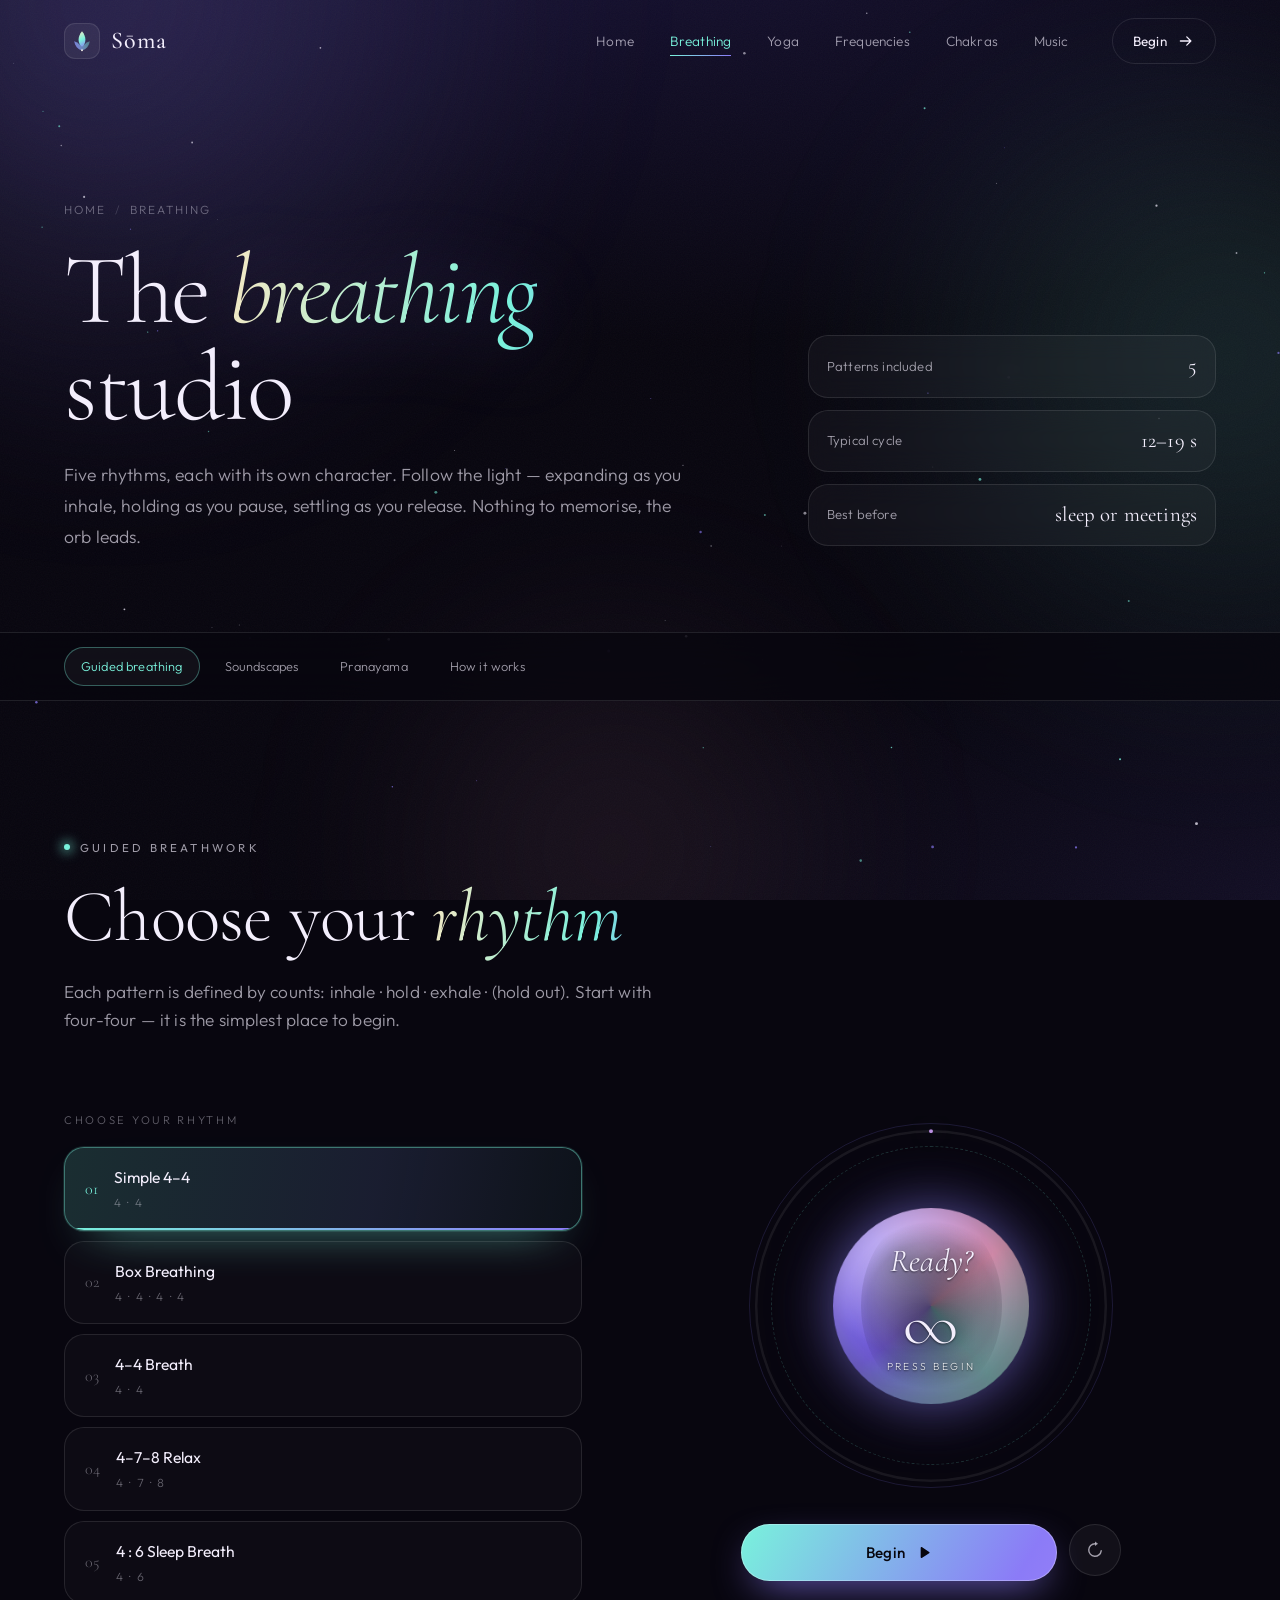
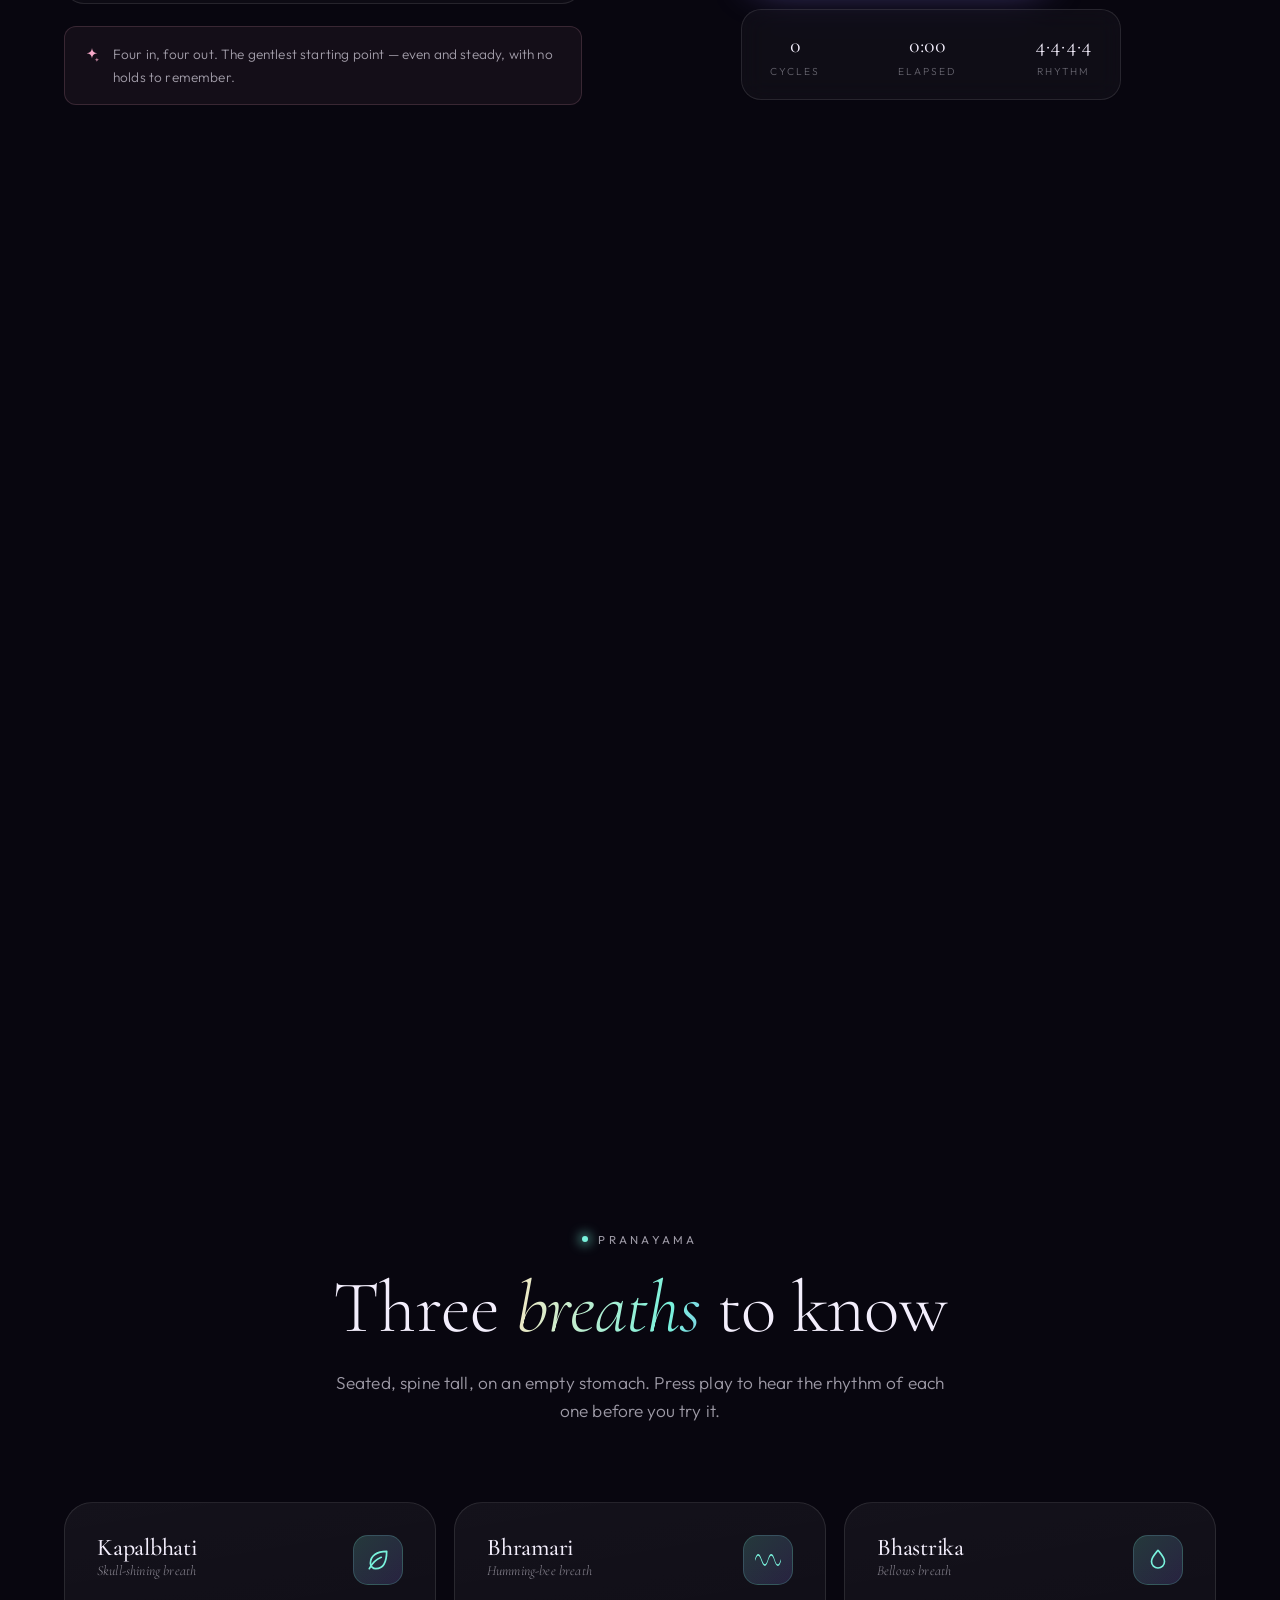
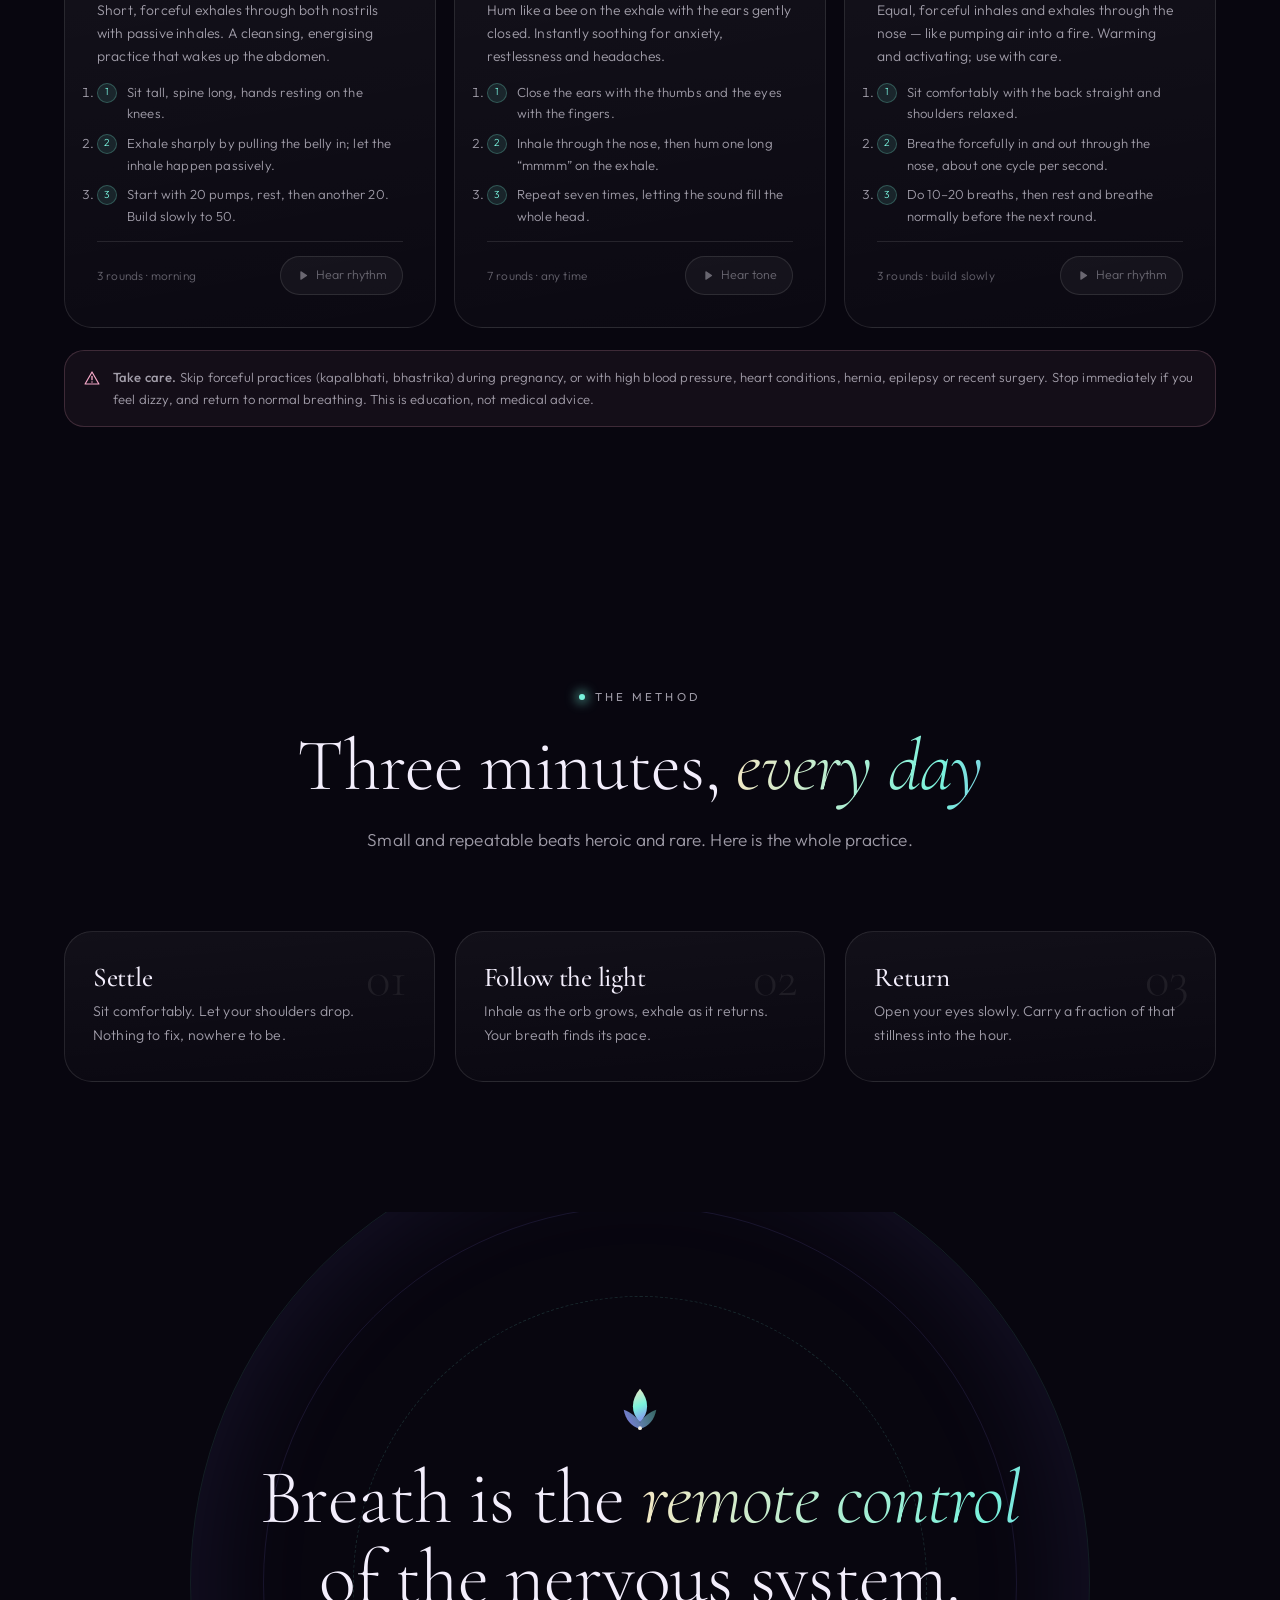
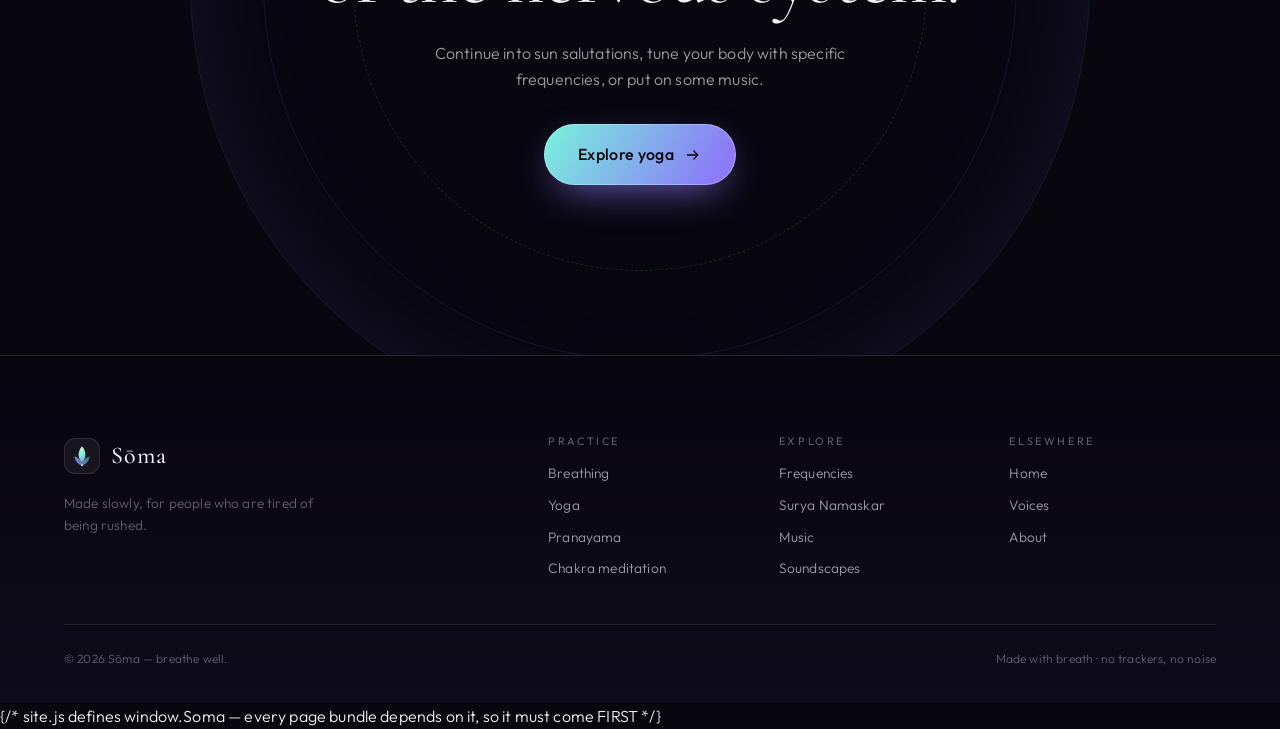
==== commit 66ba2574: "Music player: full YouTube control bar (play, seek, +-15s, volume, speed, loop, CC, theatre, fullscr" ====
--- a/breathing.html
+++ b/breathing.html
@@ -56,6 +56,14 @@
     <symbol id="i-stop" viewBox="0 0 24 24"><rect x="6" y="6" width="12" height="12" rx="2.4" fill="currentColor"/></symbol>
     <symbol id="i-close" viewBox="0 0 24 24"><path d="M6.5 6.5l11 11M17.5 6.5l-11 11" fill="none" stroke="currentColor" stroke-width="1.8" stroke-linecap="round"/></symbol>
     <symbol id="i-music" viewBox="0 0 24 24"><path d="M9 17.5V6.4l9-2.1v10.9" fill="none" stroke="currentColor" stroke-width="1.6" stroke-linejoin="round"/><circle cx="6.6" cy="17.6" r="2.6" fill="none" stroke="currentColor" stroke-width="1.6"/><circle cx="15.6" cy="15.4" r="2.6" fill="none" stroke="currentColor" stroke-width="1.6"/></symbol>
+    <symbol id="i-back15" viewBox="0 0 24 24"><path d="M11.5 5.2 8.2 8.4l3.3 3.2" fill="none" stroke="currentColor" stroke-width="1.7" stroke-linecap="round" stroke-linejoin="round"/><path d="M8.6 8.4h5.1a6.1 6.1 0 1 1-6.1 6.1" fill="none" stroke="currentColor" stroke-width="1.7" stroke-linecap="round"/><text x="13" y="16.4" font-size="6.4" text-anchor="middle" fill="currentColor" stroke="none" font-family="Outfit, sans-serif" font-weight="500">15</text></symbol>
+    <symbol id="i-fwd15" viewBox="0 0 24 24"><path d="M12.5 5.2 15.8 8.4l-3.3 3.2" fill="none" stroke="currentColor" stroke-width="1.7" stroke-linecap="round" stroke-linejoin="round"/><path d="M15.4 8.4H10.3a6.1 6.1 0 1 0 6.1 6.1" fill="none" stroke="currentColor" stroke-width="1.7" stroke-linecap="round"/><text x="9.4" y="16.4" font-size="6.4" text-anchor="middle" fill="currentColor" stroke="none" font-family="Outfit, sans-serif" font-weight="500">15</text></symbol>
+    <symbol id="i-mute" viewBox="0 0 24 24"><path d="M4 9.5h3l4-3.2v11.4l-4-3.2H4Z" fill="none" stroke="currentColor" stroke-width="1.6" stroke-linejoin="round"/><path d="M15.5 9.5 20 14M20 9.5 15.5 14" fill="none" stroke="currentColor" stroke-width="1.6" stroke-linecap="round"/></symbol>
+    <symbol id="i-loop" viewBox="0 0 24 24"><path d="M4.5 10.2A6 6 0 0 1 16 6.6l2.4 2.4M19.5 13.8A6 6 0 0 1 8 17.4l-2.4-2.4" fill="none" stroke="currentColor" stroke-width="1.7" stroke-linecap="round"/><path d="M18.6 4.8v4.2h-4.2M5.4 19.2v-4.2h4.2" fill="none" stroke="currentColor" stroke-width="1.7" stroke-linecap="round" stroke-linejoin="round"/></symbol>
+    <symbol id="i-fullscreen" viewBox="0 0 24 24"><path d="M4 9V4h5M20 9V4h-5M4 15v5h5M20 15v5h-5" fill="none" stroke="currentColor" stroke-width="1.8" stroke-linecap="round" stroke-linejoin="round"/></symbol>
+    <symbol id="i-theatre" viewBox="0 0 24 24"><rect x="3.5" y="6.5" width="17" height="11" rx="2" fill="none" stroke="currentColor" stroke-width="1.6"/><path d="M3.5 10.5h17" stroke="currentColor" stroke-width="1.6"/></symbol>
+    <symbol id="i-caption" viewBox="0 0 24 24"><rect x="3.5" y="5.5" width="17" height="13" rx="2.5" fill="none" stroke="currentColor" stroke-width="1.6"/><path d="M10 10.4a2.4 2.4 0 1 0 0 3.2M17 10.4a2.4 2.4 0 1 0 0 3.2" fill="none" stroke="currentColor" stroke-width="1.6" stroke-linecap="round"/></symbol>
+    <symbol id="i-share" viewBox="0 0 24 24"><path d="M14.5 4.8 19.5 9l-5 4.2V10.6c-4.6 0-7.4 1.7-9 4.6.2-5.3 3.2-8.4 9-8.6Z" fill="none" stroke="currentColor" stroke-width="1.6" stroke-linejoin="round"/></symbol>
   </defs>
 </svg>
 
--- a/styles.css
+++ b/styles.css
@@ -2689,32 +2689,74 @@
 .vplayer__panel {
   position: relative;
   width: min(100%, 1000px);
+  max-height: calc(100svh - 2 * clamp(14px, 4vw, 48px));
+  display: flex;
+  flex-direction: column;
   border-radius: var(--r-lg);
   border: 1px solid var(--stroke-strong);
   background: #0b0817;
   box-shadow: 0 50px 120px -40px rgba(0,0,0,.95);
   overflow: hidden;
   animation: panelIn .45s var(--ease);
+  transition: width .4s var(--ease), max-width .4s var(--ease);
 }
 @keyframes panelIn { from { opacity: 0; transform: translateY(18px) scale(.985); } }
+.vplayer__panel:fullscreen {
+  width: 100%;
+  max-width: none;
+  max-height: none;
+  border-radius: 0;
+  border: 0;
+  background: #000;
+}
+
+/* video area — grows with theatre mode */
+.vplayer__stage { flex: 1 1 auto; min-height: 0; display: flex; justify-content: center; }
+.vplayer__panel.is-theatre { width: min(100%, 1240px); }
 
 .vplayer__frame {
   position: relative;
+  width: 100%;
   aspect-ratio: 16 / 9;
   background: #000;
 }
-.vplayer__frame iframe {
+.vplayer__frame iframe,
+.vplayer__frame > iframe {
   position: absolute;
   inset: 0;
   width: 100%;
   height: 100%;
   border: 0;
 }
+#vplayerTarget { position: absolute; inset: 0; }
+
+.vplayer__loading {
+  position: absolute;
+  inset: 0;
+  display: flex;
+  align-items: center;
+  justify-content: center;
+  gap: 12px;
+  font-size: .84rem;
+  color: var(--text-dim);
+  background: rgba(8,6,15,.86);
+  z-index: 2;
+}
+.vplayer__loading[hidden] { display: none; }
+.spinner {
+  width: 20px; height: 20px;
+  border-radius: 50%;
+  border: 2px solid rgba(255,255,255,.18);
+  border-top-color: var(--mint);
+  animation: spin .8s linear infinite;
+}
+
+/* title row */
 .vplayer__bar {
   display: flex;
   align-items: center;
   gap: 14px;
-  padding: 14px 18px;
+  padding: 12px 16px;
   border-top: 1px solid var(--stroke);
 }
 .vplayer__info { flex: 1; min-width: 0; }
@@ -2728,9 +2770,149 @@
   text-overflow: ellipsis;
 }
 .vplayer__info span { font-size: .76rem; color: var(--text-faint); }
-.vplayer .btn--icon { width: 44px; height: 44px; }
-
-@media (max-width: 560px) {
-  .vplayer__bar { flex-wrap: wrap; }
-  .vplayer__info { flex-basis: 100%; }
-}
+.vplayer__quick { display: flex; gap: 8px; }
+.vplayer .btn--icon { width: 42px; height: 42px; }
+
+/* transport controls */
+.vplayer__transport {
+  display: flex;
+  align-items: center;
+  flex-wrap: wrap;
+  gap: 8px;
+  padding: 10px 16px 14px;
+  border-top: 1px solid rgba(255,255,255,.06);
+  background: rgba(255,255,255,.02);
+}
+.vbtn {
+  width: 38px; height: 38px;
+  flex: none;
+  display: inline-grid;
+  place-items: center;
+  border-radius: 50%;
+  border: 1px solid var(--stroke);
+  background: rgba(255,255,255,.04);
+  color: var(--text-dim);
+  transition: all .3s var(--ease);
+}
+.vbtn .ico { width: 18px; height: 18px; }
+.vbtn:hover { color: var(--text); border-color: var(--stroke-strong); background: rgba(255,255,255,.09); transform: translateY(-1px); }
+.vbtn:active { transform: translateY(0) scale(.96); }
+.vbtn.is-on {
+  color: #07060d;
+  background: linear-gradient(120deg, #79f2dc, #8b7bf7);
+  border-color: transparent;
+  box-shadow: 0 6px 20px -8px rgba(121,242,220,.9);
+}
+#vpPlay {
+  width: 46px; height: 46px;
+  color: #07060d;
+  background: var(--grad-btn);
+  border-color: transparent;
+  box-shadow: 0 8px 24px -10px rgba(139,123,247,.95);
+}
+#vpPlay .ico { width: 20px; height: 20px; }
+
+.vplayer__time {
+  font-size: .76rem;
+  color: var(--text-dim);
+  font-variant-numeric: tabular-nums;
+  letter-spacing: .02em;
+  padding: 0 2px;
+  min-width: 92px;
+  text-align: center;
+  flex: none;
+}
+
+/* range inputs */
+.vplayer__seek {
+  flex: 1 1 160px;
+  min-width: 110px;
+  height: 4px;
+  appearance: none;
+  -webkit-appearance: none;
+  border-radius: 999px;
+  background: linear-gradient(90deg, var(--mint), var(--lilac)) no-repeat, rgba(255,255,255,.14);
+  background-size: 0% 100%, 100% 100%;
+  cursor: pointer;
+}
+.vplayer__seek::-webkit-slider-thumb {
+  appearance: none;
+  width: 13px; height: 13px;
+  border-radius: 50%;
+  background: #fff;
+  box-shadow: 0 0 10px rgba(121,242,220,.9);
+  cursor: pointer;
+}
+.vplayer__seek::-moz-range-thumb {
+  width: 13px; height: 13px;
+  border: 0;
+  border-radius: 50%;
+  background: #fff;
+  cursor: pointer;
+}
+
+.vplayer__volume { display: flex; align-items: center; gap: 6px; flex: none; }
+.vplayer__vol {
+  width: 74px;
+  accent-color: var(--mint);
+  cursor: pointer;
+}
+
+.vplayer__speed { flex: none; }
+.vplayer__speed select {
+  appearance: none;
+  -webkit-appearance: none;
+  padding: 8px 26px 8px 12px;
+  border-radius: 999px;
+  border: 1px solid var(--stroke);
+  background: rgba(255,255,255,.04);
+  color: var(--text-dim);
+  font-size: .76rem;
+  font-family: inherit;
+  cursor: pointer;
+  background-image: url("data:image/svg+xml,%3Csvg xmlns='http://www.w3.org/2000/svg' width='10' height='6'%3E%3Cpath d='M1 1l4 4 4-4' fill='none' stroke='%2379f2dc' stroke-width='1.5'/%3E%3C/svg%3E");
+  background-repeat: no-repeat;
+  background-position: right 10px center;
+}
+.vplayer__speed select:hover { border-color: var(--stroke-strong); color: var(--text); }
+.vplayer__speed select option { background: #12101f; color: #f3eefc; }
+
+/* footer links row */
+.vplayer__links {
+  display: flex;
+  flex-wrap: wrap;
+  align-items: center;
+  gap: 8px;
+  padding: 0 16px 14px;
+}
+.vlink {
+  display: inline-flex;
+  align-items: center;
+  gap: 7px;
+  padding: 8px 15px;
+  border-radius: 999px;
+  border: 1px solid var(--stroke);
+  background: rgba(255,255,255,.03);
+  font-size: .77rem;
+  font-family: inherit;
+  color: var(--text-dim);
+  transition: all .3s var(--ease);
+}
+.vlink .ico { width: 14px; height: 14px; }
+.vlink:hover { color: var(--text); border-color: var(--stroke-strong); background: rgba(255,255,255,.07); }
+.vlink__yt { color: #ff3d3d; font-size: .72rem; line-height: 1; }
+
+@media (max-width: 700px) {
+  .vplayer__transport { gap: 6px; padding: 10px 12px 12px; }
+  .vplayer__seek { flex-basis: 100%; order: -1; }
+  .vplayer__time { min-width: 84px; }
+  .vplayer__vol { width: 54px; }
+  .vbtn { width: 34px; height: 34px; }
+  #vpPlay { width: 42px; height: 42px; }
+  .vplayer__links { padding: 0 12px 12px; }
+  .vlink { font-size: .72rem; padding: 7px 12px; }
+}
+@media (max-width: 420px) {
+  .vplayer__speed select { padding: 7px 22px 7px 10px; }
+  .vplayer__volume { display: none; }
+}
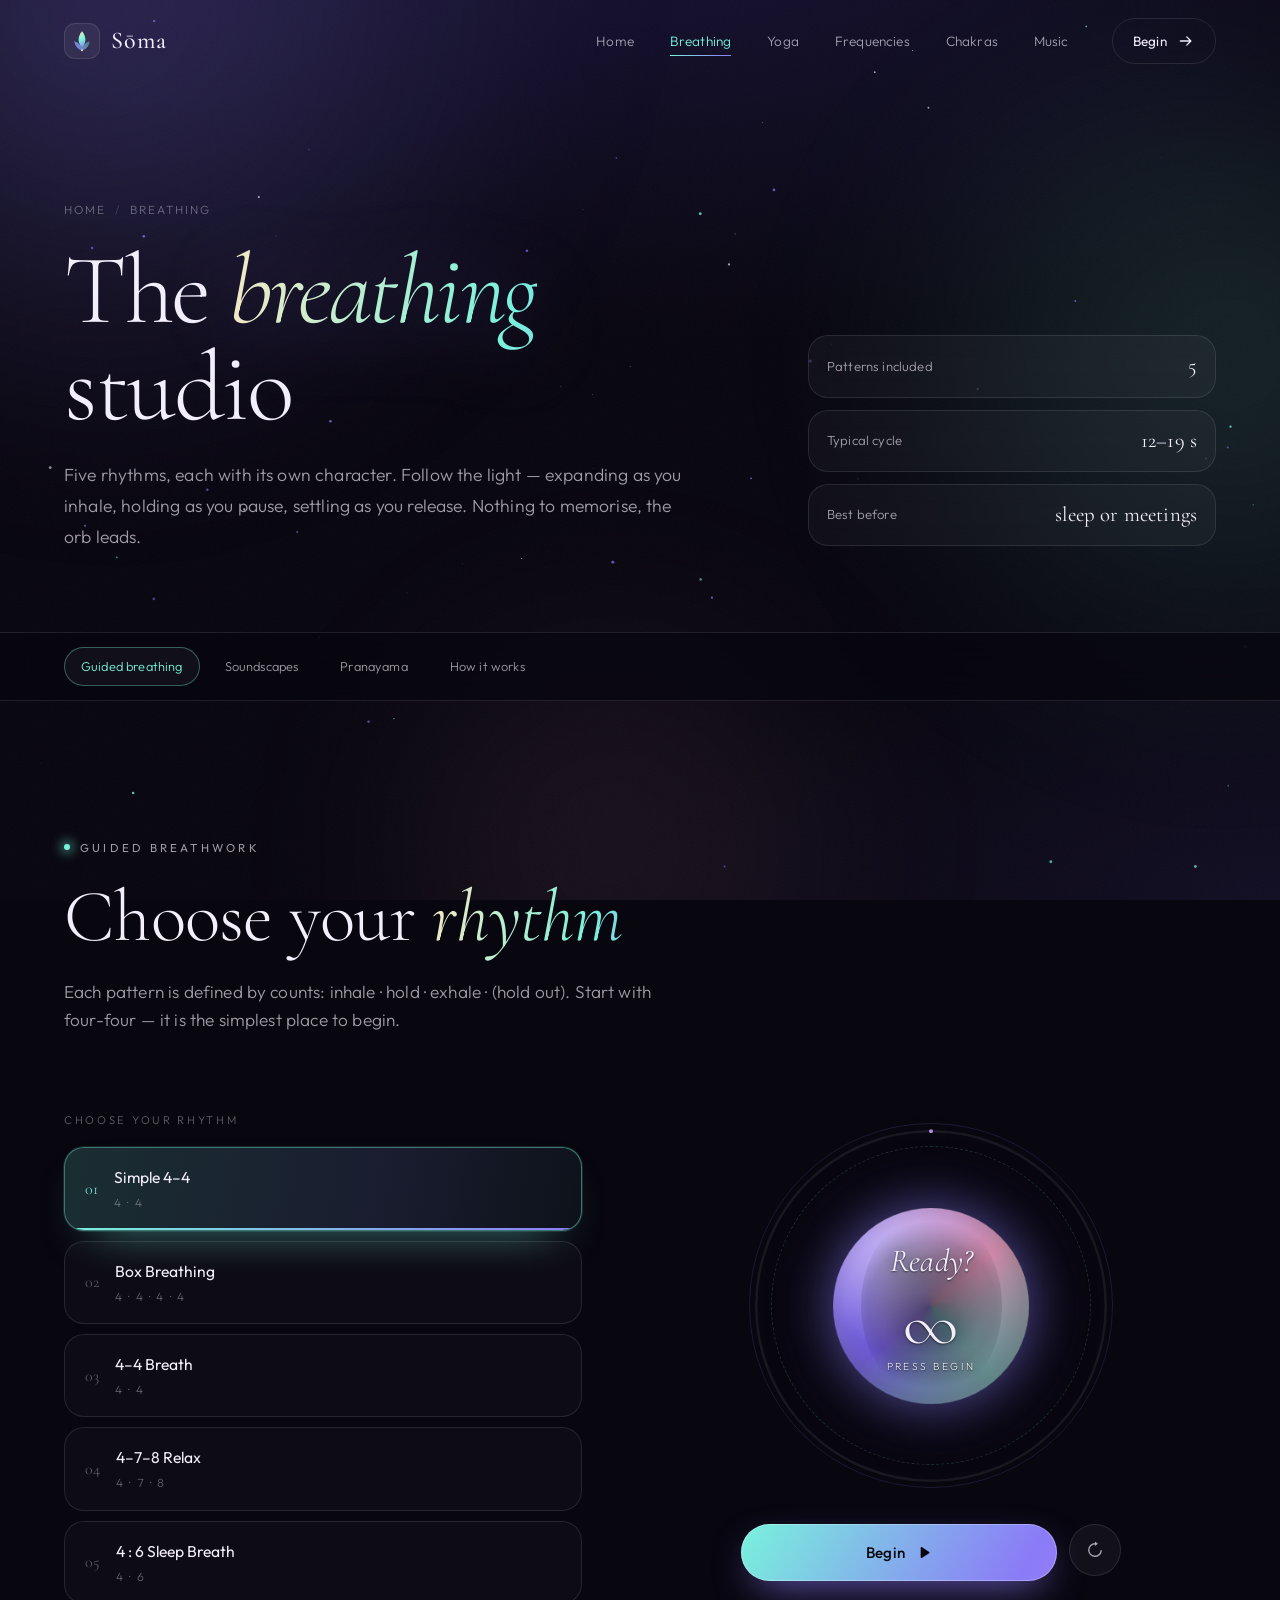
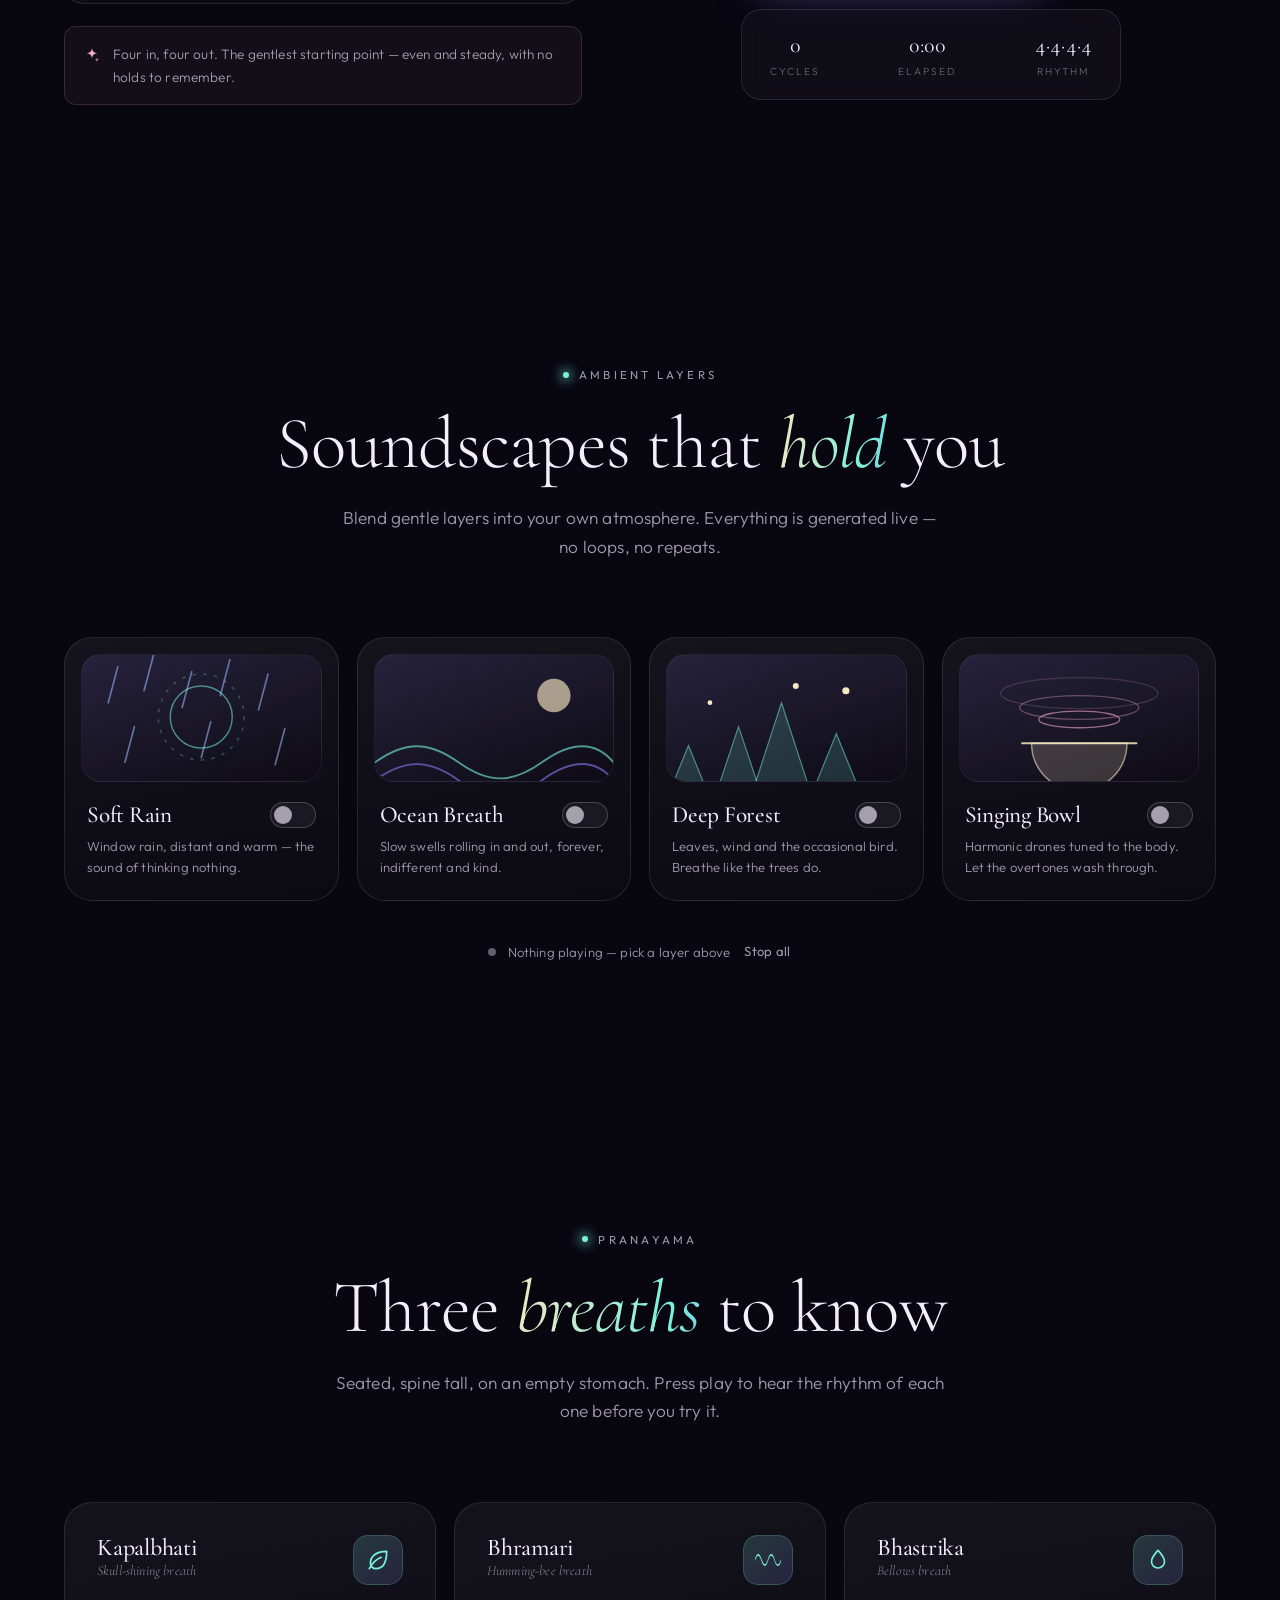
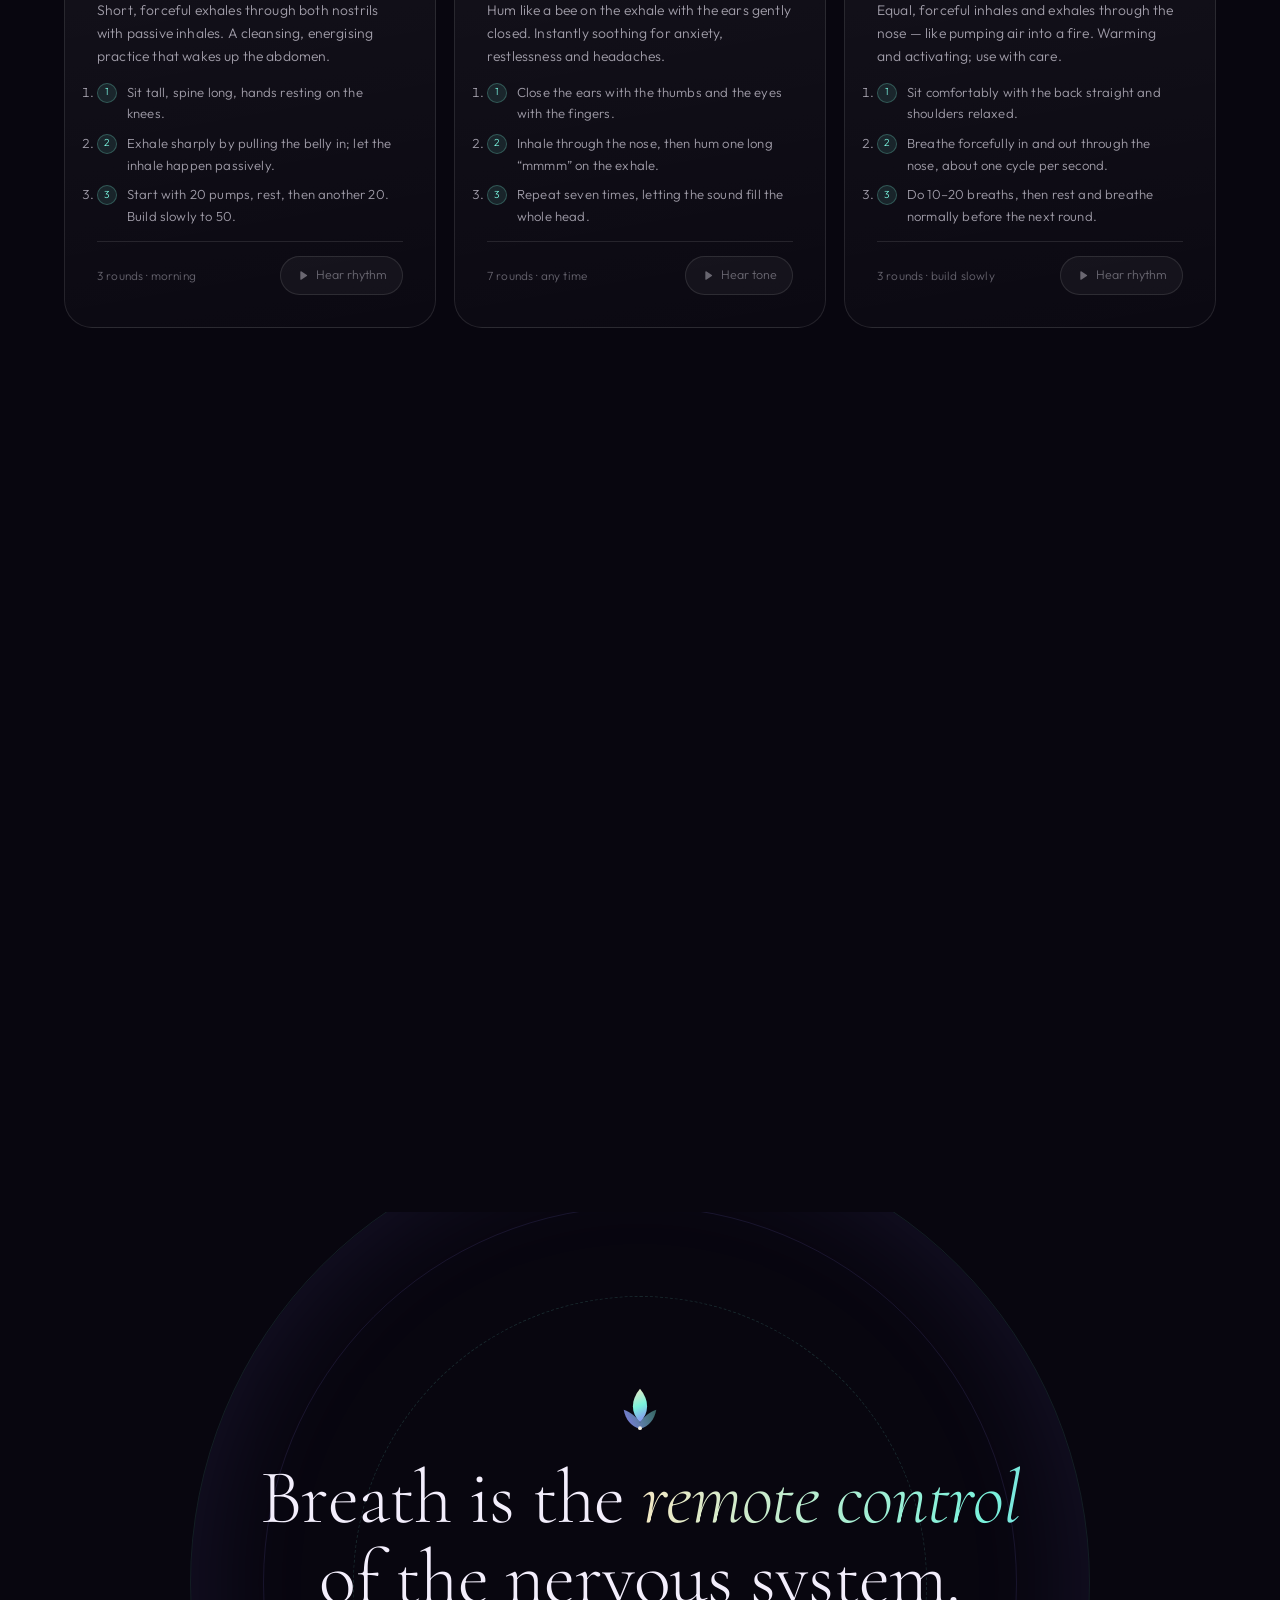
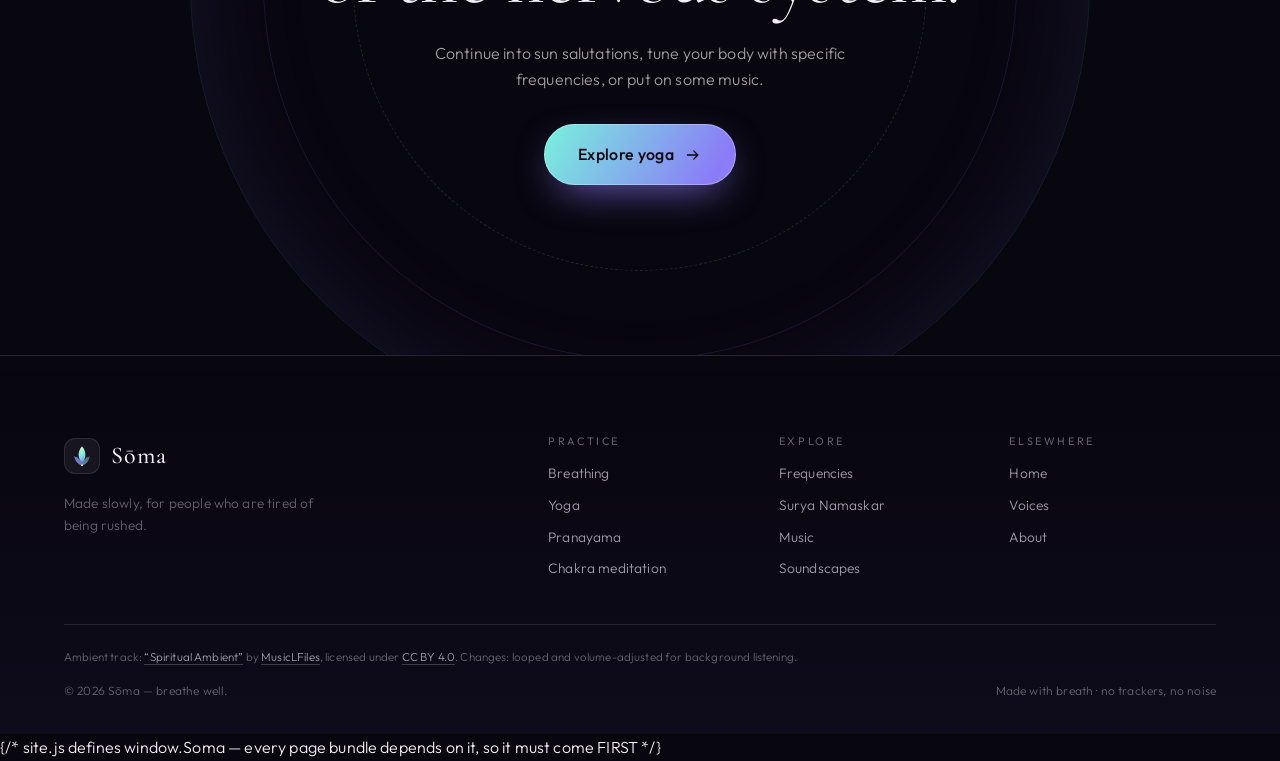
==== commit eeb4afcd: "Audio: per-card volume on frequency cards, persistent dock across pages, auto-start ambient track wi" ====
--- a/breathing.html
+++ b/breathing.html
@@ -447,6 +447,37 @@
 </main>
 
 
+<div class="dock" id="dock" hidden aria-live="polite">
+  <div class="dock__art" id="dockArt">
+    <svg viewBox="0 0 48 48" aria-hidden="true"><use href="#logo-mark"></use></svg>
+  </div>
+  <div class="dock__body">
+    <b id="dockTitle">—</b>
+    <span id="dockSub">—</span>
+    <div class="dock__eq" aria-hidden="true"><i></i><i></i><i></i><i></i></div>
+  </div>
+  <div class="dock__vol">
+    <button class="dock__btn dock__btn--mute" id="dockMute" aria-label="Mute" title="Mute">
+      <svg viewBox="0 0 24 24" class="ico"><use href="#i-volume"></use></svg>
+    </button>
+    <input class="dock__range" id="dockVol" type="range" min="0" max="100" value="45" aria-label="Volume" />
+  </div>
+  <button class="dock__btn dock__btn--main" id="dockToggle" aria-label="Pause" title="Play / Pause">
+    <svg viewBox="0 0 24 24" class="ico"><use href="#i-pause"></use></svg>
+  </button>
+  <button class="dock__btn dock__btn--close" id="dockClose" aria-label="Stop and close" title="Stop">
+    <svg viewBox="0 0 24 24" class="ico"><use href="#i-close"></use></svg>
+  </button>
+</div>
+<div class="ambient-prompt" id="ambientPrompt" hidden>
+  <button class="ambient-prompt__btn" id="ambientStart" type="button">
+    <svg viewBox="0 0 24 24" class="ico"><use href="#i-music"></use></svg>
+    <span>Play ambient music</span>
+    <small>Spiritual Ambient · optional</small>
+  </button>
+  <button class="ambient-prompt__no" id="ambientNo" type="button" aria-label="Not now">Not now</button>
+</div>
+
 <footer class="footer">
   <div class="footer__inner">
     <div class="footer__brand">
@@ -479,6 +510,13 @@
       </div>
     </nav>
   </div>
+  <div class="footer__credits">
+    Ambient track:
+    <a href="https://commons.wikimedia.org/wiki/File:Spiritual_Ambient_by_MusicLFiles.ogg" target="_blank" rel="noopener noreferrer">“Spiritual Ambient”</a>
+    by <a href="https://commons.wikimedia.org/wiki/Category:Files_by_MusicLFiles" target="_blank" rel="noopener noreferrer">MusicLFiles</a>,
+    licensed under <a href="https://creativecommons.org/licenses/by/4.0/" target="_blank" rel="noopener noreferrer">CC BY 4.0</a>.
+    Changes: looped and volume-adjusted for background listening.
+  </div>
   <div class="footer__base">
     <span>© <span id="year"></span> Sōma — breathe well.</span>
     <span>Made with breath · no trackers, no noise</span>
@@ -487,6 +525,7 @@
 
 {/* site.js defines window.Soma — every page bundle depends on it, so it must come FIRST */}
 <script src="assets/js/site.js"></script>
+<script src="assets/js/ambient.js"></script>
 <script src="assets/js/breath.js"></script>
 <script src="assets/js/sounds.js"></script>
 <script src="assets/js/pranayama.js"></script>
--- a/styles.css
+++ b/styles.css
@@ -2916,3 +2916,319 @@
   .vplayer__speed select { padding: 7px 22px 7px 10px; }
   .vplayer__volume { display: none; }
 }
+
+/* =========================================================
+   FREQUENCY CARD — inline volume control
+   Volume lives on the card. It reveals on hover/focus, and can be
+   pinned open by the speaker button (touch + keyboard users).
+   ========================================================= */
+.freq__controls {
+  display: flex;
+  align-items: center;
+  gap: 8px;
+  flex: none;
+}
+
+.freq__vol {
+  position: relative;
+  display: flex;
+  align-items: center;
+  gap: 6px;
+}
+
+.freq__volbtn {
+  width: 32px; height: 32px;
+  display: inline-grid;
+  place-items: center;
+  flex: none;
+  border-radius: 50%;
+  border: 1px solid var(--stroke);
+  background: rgba(255,255,255,.05);
+  color: var(--text-dim);
+  transition: all .3s var(--ease);
+}
+.freq__volbtn .ico { width: 15px; height: 15px; }
+.freq__volbtn:hover,
+.freq.is-vol-open .freq__volbtn {
+  color: var(--c1, var(--mint));
+  border-color: color-mix(in srgb, var(--c1, #79f2dc) 60%, transparent);
+  background: rgba(255,255,255,.09);
+}
+
+/* the slider: collapsed until the card is hovered / focused / pinned */
+.freq__volrange {
+  width: 0;
+  min-width: 0;
+  height: 4px;
+  opacity: 0;
+  padding: 0;
+  margin: 0;
+  border: 0;
+  appearance: none;
+  -webkit-appearance: none;
+  border-radius: 999px;
+  background: linear-gradient(90deg, var(--c1, #79f2dc), var(--c2, #8b7bf7));
+  cursor: pointer;
+  transition: width .35s var(--ease), opacity .25s, margin .35s var(--ease);
+  pointer-events: none;
+}
+.freq:hover .freq__volrange,
+.freq:focus-within .freq__volrange,
+.freq.is-vol-open .freq__volrange {
+  width: 74px;
+  opacity: 1;
+  margin-right: 2px;
+  pointer-events: auto;
+}
+.freq__volrange::-webkit-slider-thumb {
+  appearance: none;
+  -webkit-appearance: none;
+  width: 12px; height: 12px;
+  border-radius: 50%;
+  background: #fff;
+  border: 0;
+  box-shadow: 0 0 10px rgba(0,0,0,.55);
+  cursor: pointer;
+}
+.freq__volrange::-moz-range-thumb {
+  width: 12px; height: 12px;
+  border: 0;
+  border-radius: 50%;
+  background: #fff;
+  cursor: pointer;
+}
+.freq__volrange:focus-visible { outline: 2px solid var(--c1, #79f2dc); outline-offset: 3px; }
+
+.freq__play { white-space: nowrap; }
+
+@media (max-width: 560px) {
+  .freq:hover .freq__volrange { width: 56px; }
+  .freq__volrange { transition: none; }
+}
+
+/* =========================================================
+   PERSISTENT AUDIO DOCK
+   ========================================================= */
+.dock {
+  position: fixed;
+  left: 50%;
+  bottom: 22px;
+  transform: translateX(-50%) translateY(0);
+  z-index: 150;
+  display: flex;
+  align-items: center;
+  gap: 13px;
+  padding: 10px 12px 10px 10px;
+  width: min(calc(100% - 28px), 520px);
+  border-radius: 999px;
+  border: 1px solid var(--stroke-strong);
+  background: rgba(16, 12, 30, .82);
+  backdrop-filter: blur(22px) saturate(150%);
+  -webkit-backdrop-filter: blur(22px) saturate(150%);
+  box-shadow: 0 24px 60px -24px rgba(0,0,0,.9), 0 0 0 1px rgba(255,255,255,.04) inset;
+  animation: dockIn .5s var(--ease);
+}
+.dock[hidden] { display: none; }
+@keyframes dockIn { from { opacity: 0; transform: translateX(-50%) translateY(18px); } }
+
+.dock.is-flash { animation: dockIn .5s var(--ease), dockFlash 1.6s ease .2s; }
+@keyframes dockFlash {
+  0%, 100% { box-shadow: 0 24px 60px -24px rgba(0,0,0,.9); }
+  30% { box-shadow: 0 0 0 2px rgba(121,242,220,.55), 0 24px 60px -24px rgba(0,0,0,.9); }
+}
+
+.dock__art {
+  position: relative;
+  width: 42px; height: 42px;
+  flex: none;
+  display: grid;
+  place-items: center;
+  border-radius: 50%;
+  background:
+    radial-gradient(circle at 34% 30%, rgba(255,255,255,.5), transparent 48%),
+    radial-gradient(circle, var(--dc, rgba(121,242,220,.35)), transparent 70%),
+    conic-gradient(from 140deg, #4fd7c4, #6f5cf0, #a184f8, #ef9abd, #4fd7c4);
+  box-shadow: 0 0 22px -4px rgba(121,242,220,.65);
+  animation: spin 22s linear infinite;
+}
+.dock__art svg { width: 22px; height: 22px; }
+.dock.is-paused .dock__art { animation-play-state: paused; filter: saturate(.45) brightness(.8); }
+
+.dock__body {
+  flex: 1;
+  min-width: 0;
+  display: flex;
+  flex-direction: column;
+  gap: 1px;
+  line-height: 1.2;
+}
+.dock__body b {
+  font-family: var(--font-display);
+  font-size: 1rem;
+  font-weight: 500;
+  white-space: nowrap;
+  overflow: hidden;
+  text-overflow: ellipsis;
+}
+.dock__body span {
+  font-size: .68rem;
+  color: var(--text-faint);
+  letter-spacing: .05em;
+  white-space: nowrap;
+  overflow: hidden;
+  text-overflow: ellipsis;
+}
+
+/* animated equaliser while playing */
+.dock__eq {
+  display: flex;
+  align-items: flex-end;
+  gap: 2px;
+  height: 10px;
+  margin-top: 3px;
+}
+.dock__eq i {
+  width: 2px;
+  height: 30%;
+  border-radius: 2px;
+  background: linear-gradient(var(--mint), var(--lilac));
+  animation: dockEq .9s ease-in-out infinite alternate;
+}
+.dock__eq i:nth-child(2) { animation-delay: -.3s; }
+.dock__eq i:nth-child(3) { animation-delay: -.55s; }
+.dock__eq i:nth-child(4) { animation-delay: -.15s; }
+.dock.is-paused .dock__eq i { animation-play-state: paused; height: 30%; opacity: .4; }
+@keyframes dockEq { from { height: 20%; } to { height: 100%; } }
+
+.dock__vol { display: flex; align-items: center; gap: 6px; flex: none; }
+.dock__range {
+  width: 76px;
+  accent-color: var(--mint);
+  cursor: pointer;
+}
+
+.dock__btn {
+  display: inline-grid;
+  place-items: center;
+  flex: none;
+  width: 36px; height: 36px;
+  border-radius: 50%;
+  border: 1px solid var(--stroke);
+  background: rgba(255,255,255,.05);
+  color: var(--text-dim);
+  transition: all .3s var(--ease);
+}
+.dock__btn .ico { width: 17px; height: 17px; }
+.dock__btn:hover { color: var(--text); background: rgba(255,255,255,.11); border-color: var(--stroke-strong); }
+
+.dock__btn--main {
+  width: 46px; height: 46px;
+  color: #07060d;
+  background: var(--grad-btn);
+  border-color: transparent;
+  box-shadow: 0 10px 28px -10px rgba(139,123,247,.95);
+}
+.dock__btn--main .ico { width: 19px; height: 19px; }
+.dock__btn--main:hover { transform: scale(1.05); background: var(--grad-btn); }
+
+.dock__btn--close { width: 30px; height: 30px; border-color: transparent; background: transparent; }
+.dock__btn--close .ico { width: 15px; height: 15px; }
+.dock__btn--close:hover { background: rgba(247,169,201,.14); color: var(--blush); }
+
+@media (max-width: 620px) {
+  .dock { gap: 9px; padding: 8px 10px 8px 8px; bottom: 14px; }
+  .dock__art { width: 36px; height: 36px; }
+  .dock__art svg { width: 18px; height: 18px; }
+  .dock__range { width: 54px; }
+  .dock__btn { width: 32px; height: 32px; }
+  .dock__btn--main { width: 42px; height: 42px; }
+}
+@media (max-width: 440px) {
+  .dock__vol { display: none; }
+  .dock__body b { font-size: .92rem; }
+}
+
+/* keep content clear of the dock */
+body.has-dock { padding-bottom: 96px; }
+
+/* =========================================================
+   AMBIENT PROMPT (first visit nudge)
+   ========================================================= */
+.ambient-prompt {
+  position: fixed;
+  left: 50%;
+  bottom: 22px;
+  transform: translateX(-50%);
+  z-index: 140;
+  display: flex;
+  align-items: center;
+  gap: 10px;
+  padding: 8px 10px 8px 8px;
+  border-radius: 999px;
+  border: 1px solid rgba(121,242,220,.22);
+  background: rgba(16, 12, 30, .88);
+  backdrop-filter: blur(20px);
+  -webkit-backdrop-filter: blur(20px);
+  box-shadow: 0 22px 55px -26px rgba(0,0,0,.9);
+  animation: dockIn .55s var(--ease) .1s both;
+}
+.ambient-prompt[hidden] { display: none; }
+.ambient-prompt__btn {
+  display: inline-flex;
+  align-items: center;
+  gap: 10px;
+  padding: 9px 18px 9px 14px;
+  border-radius: 999px;
+  background: var(--grad-btn);
+  color: #07060d;
+  font-weight: 500;
+  font-size: .84rem;
+  transition: transform .35s var(--ease), box-shadow .35s;
+}
+.ambient-prompt__btn .ico { width: 16px; height: 16px; }
+.ambient-prompt__btn small {
+  font-weight: 400;
+  font-size: .64rem;
+  opacity: .72;
+  padding-left: 9px;
+  margin-left: 2px;
+  border-left: 1px solid rgba(7,6,13,.25);
+  letter-spacing: .03em;
+}
+.ambient-prompt__btn:hover {
+  transform: translateY(-1px);
+  box-shadow: 0 14px 34px -14px rgba(121,242,220,.9);
+}
+.ambient-prompt__no {
+  padding: 7px 12px;
+  border-radius: 999px;
+  font-size: .74rem;
+  color: var(--text-faint);
+}
+.ambient-prompt__no:hover { color: var(--text-dim); background: rgba(255,255,255,.06); }
+
+@media (max-width: 480px) {
+  .ambient-prompt { flex-direction: column; align-items: stretch; width: calc(100% - 28px); border-radius: 20px; bottom: 14px; }
+  .ambient-prompt__btn { justify-content: center; }
+  .ambient-prompt__no { text-align: center; }
+}
+
+/* =========================================================
+   FOOTER — audio credits
+   ========================================================= */
+.footer__credits {
+  max-width: var(--maxw);
+  margin: 0 auto;
+  padding-top: 22px;
+  font-size: .72rem;
+  line-height: 1.7;
+  color: var(--text-faint);
+  border-top: 1px solid var(--stroke);
+}
+.footer__credits a {
+  color: var(--text-dim);
+  border-bottom: 1px solid var(--stroke-strong);
+  transition: color .3s, border-color .3s;
+}
+.footer__credits a:hover { color: var(--mint); border-color: var(--mint); }
+.footer__credits + .footer__base { border-top: 0; padding-top: 14px; }
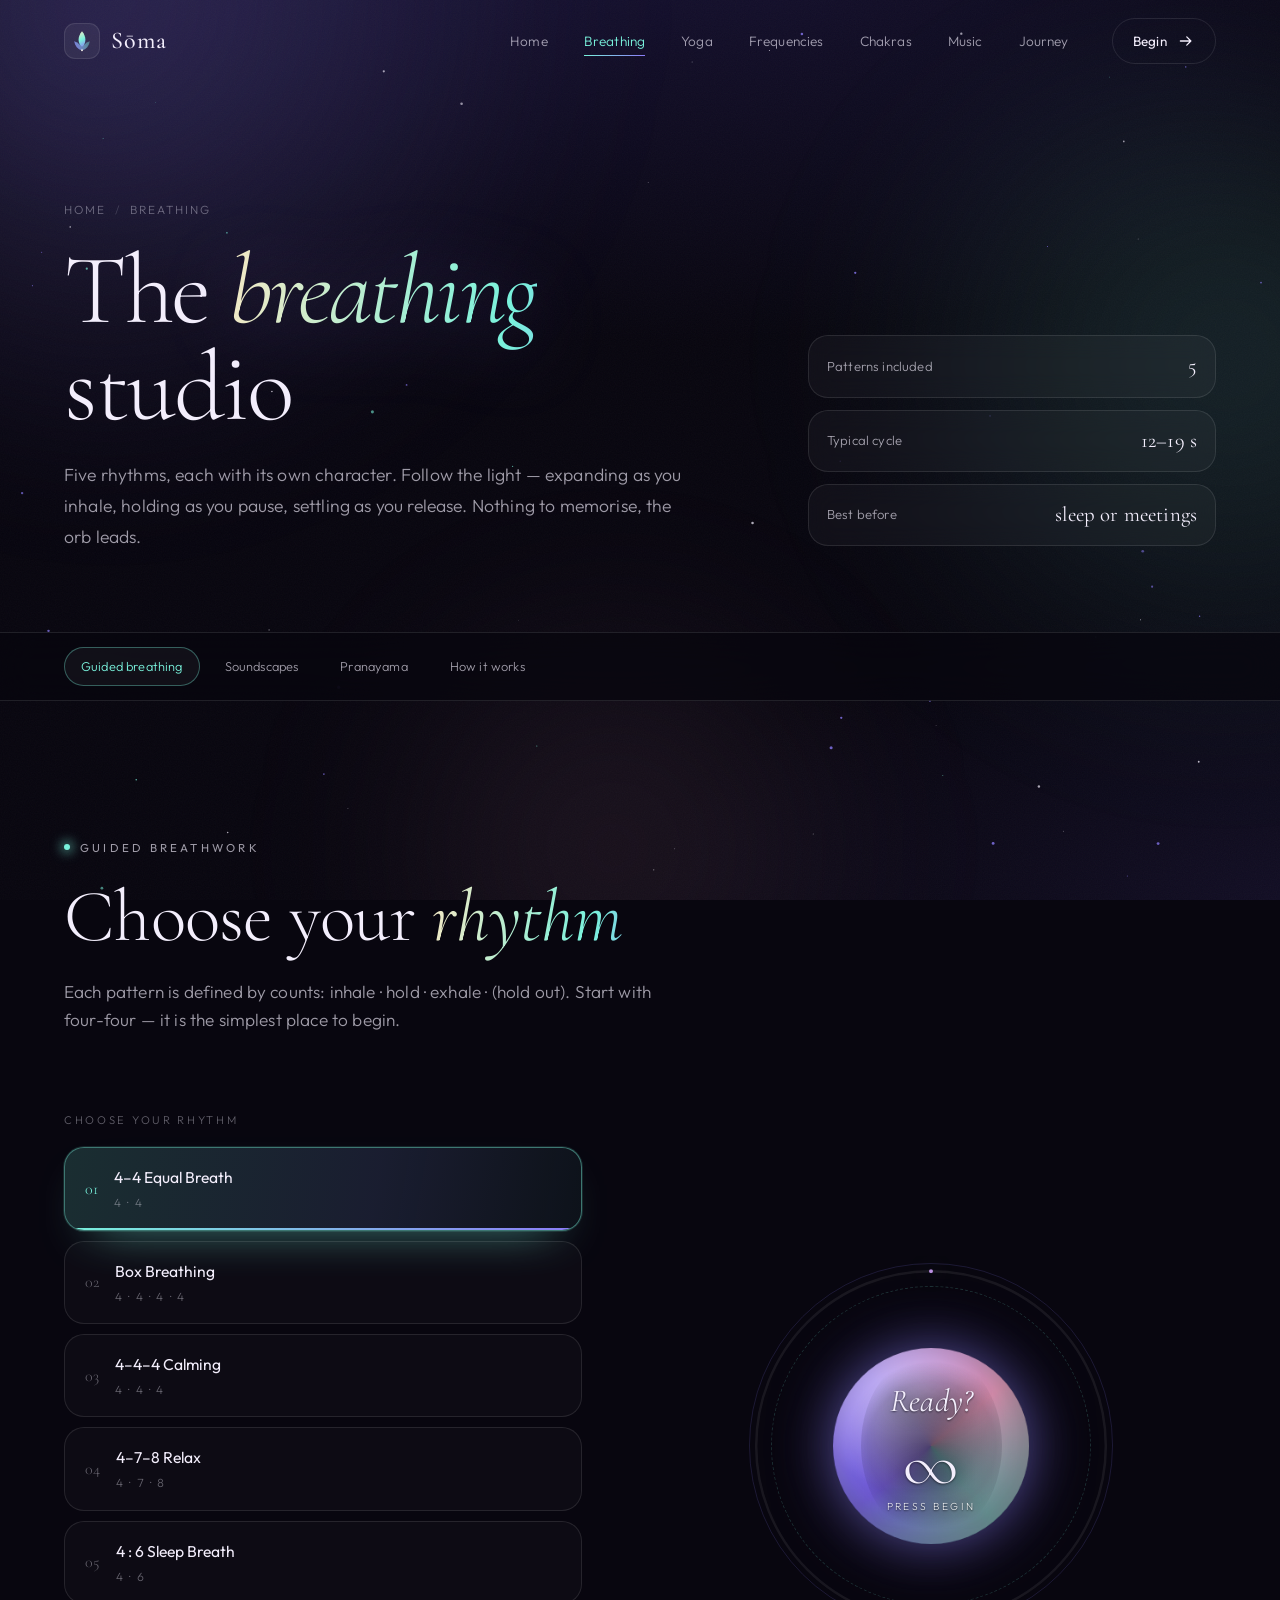
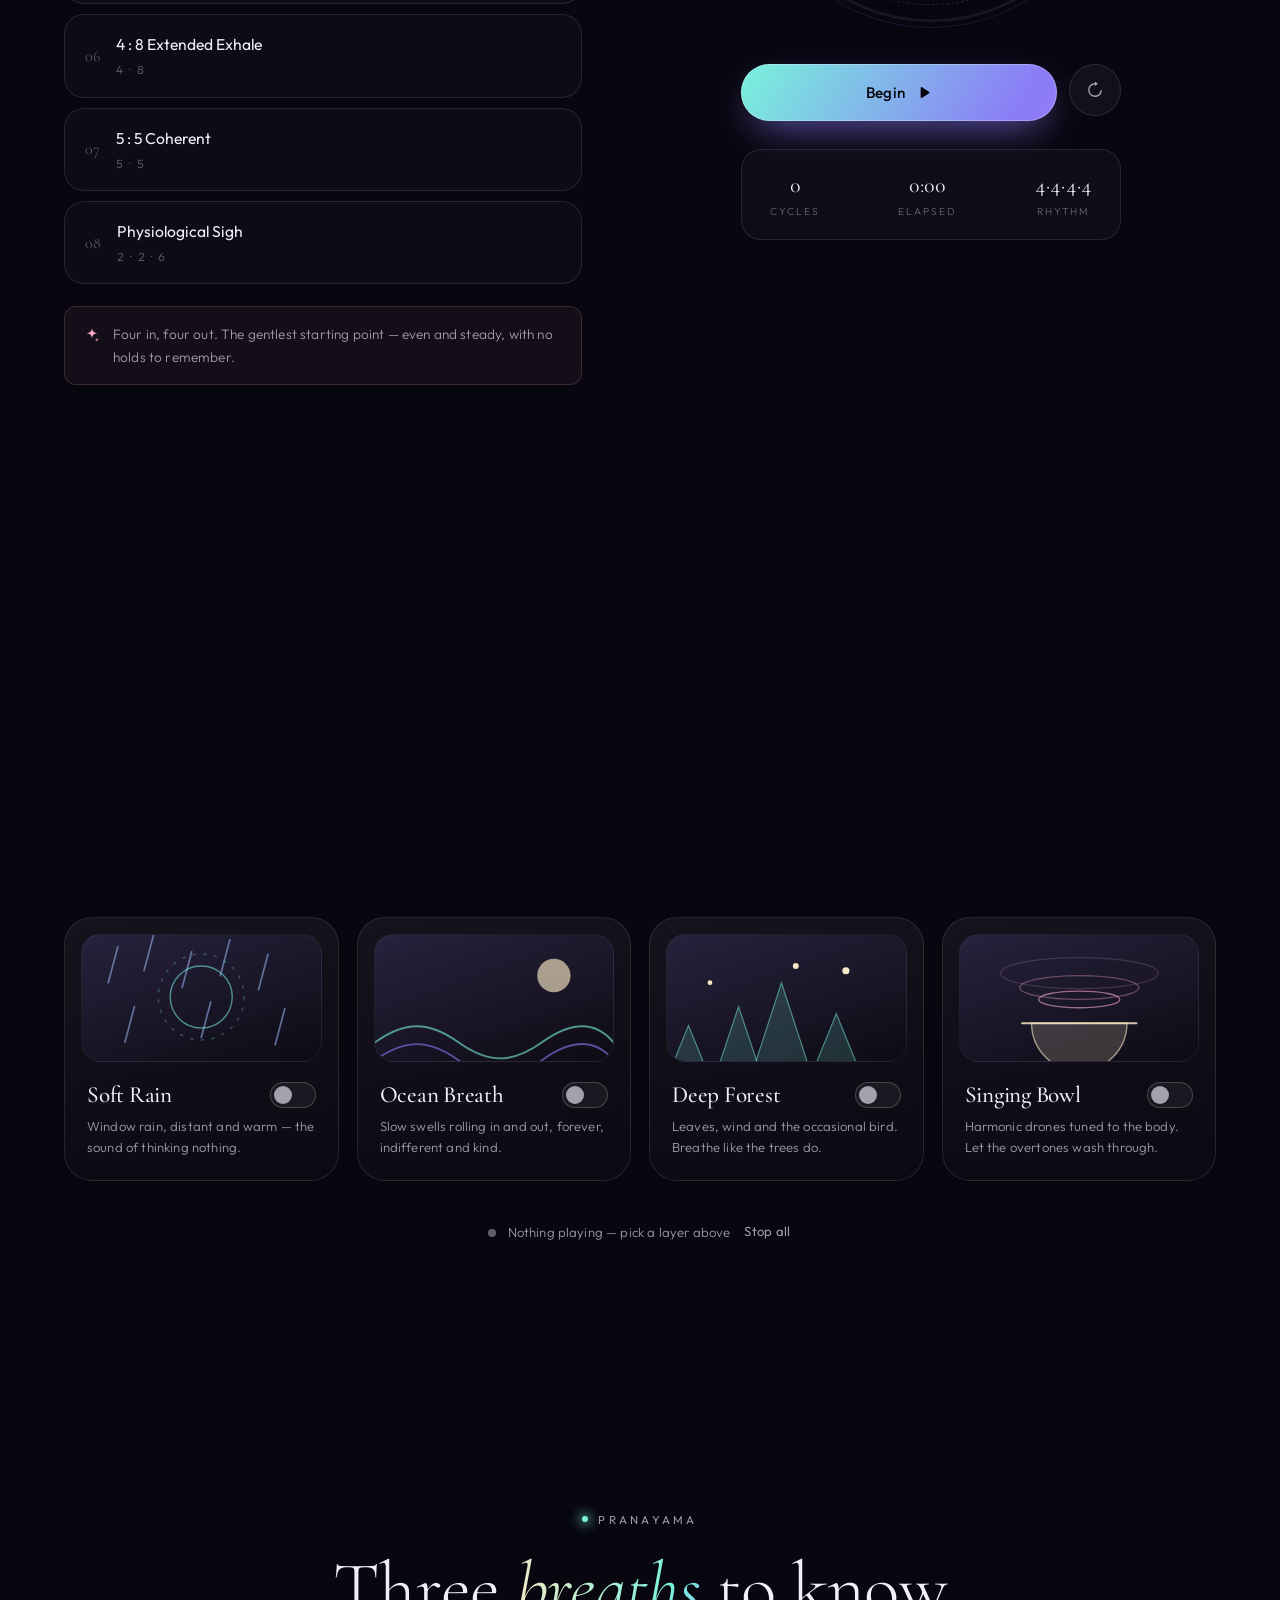
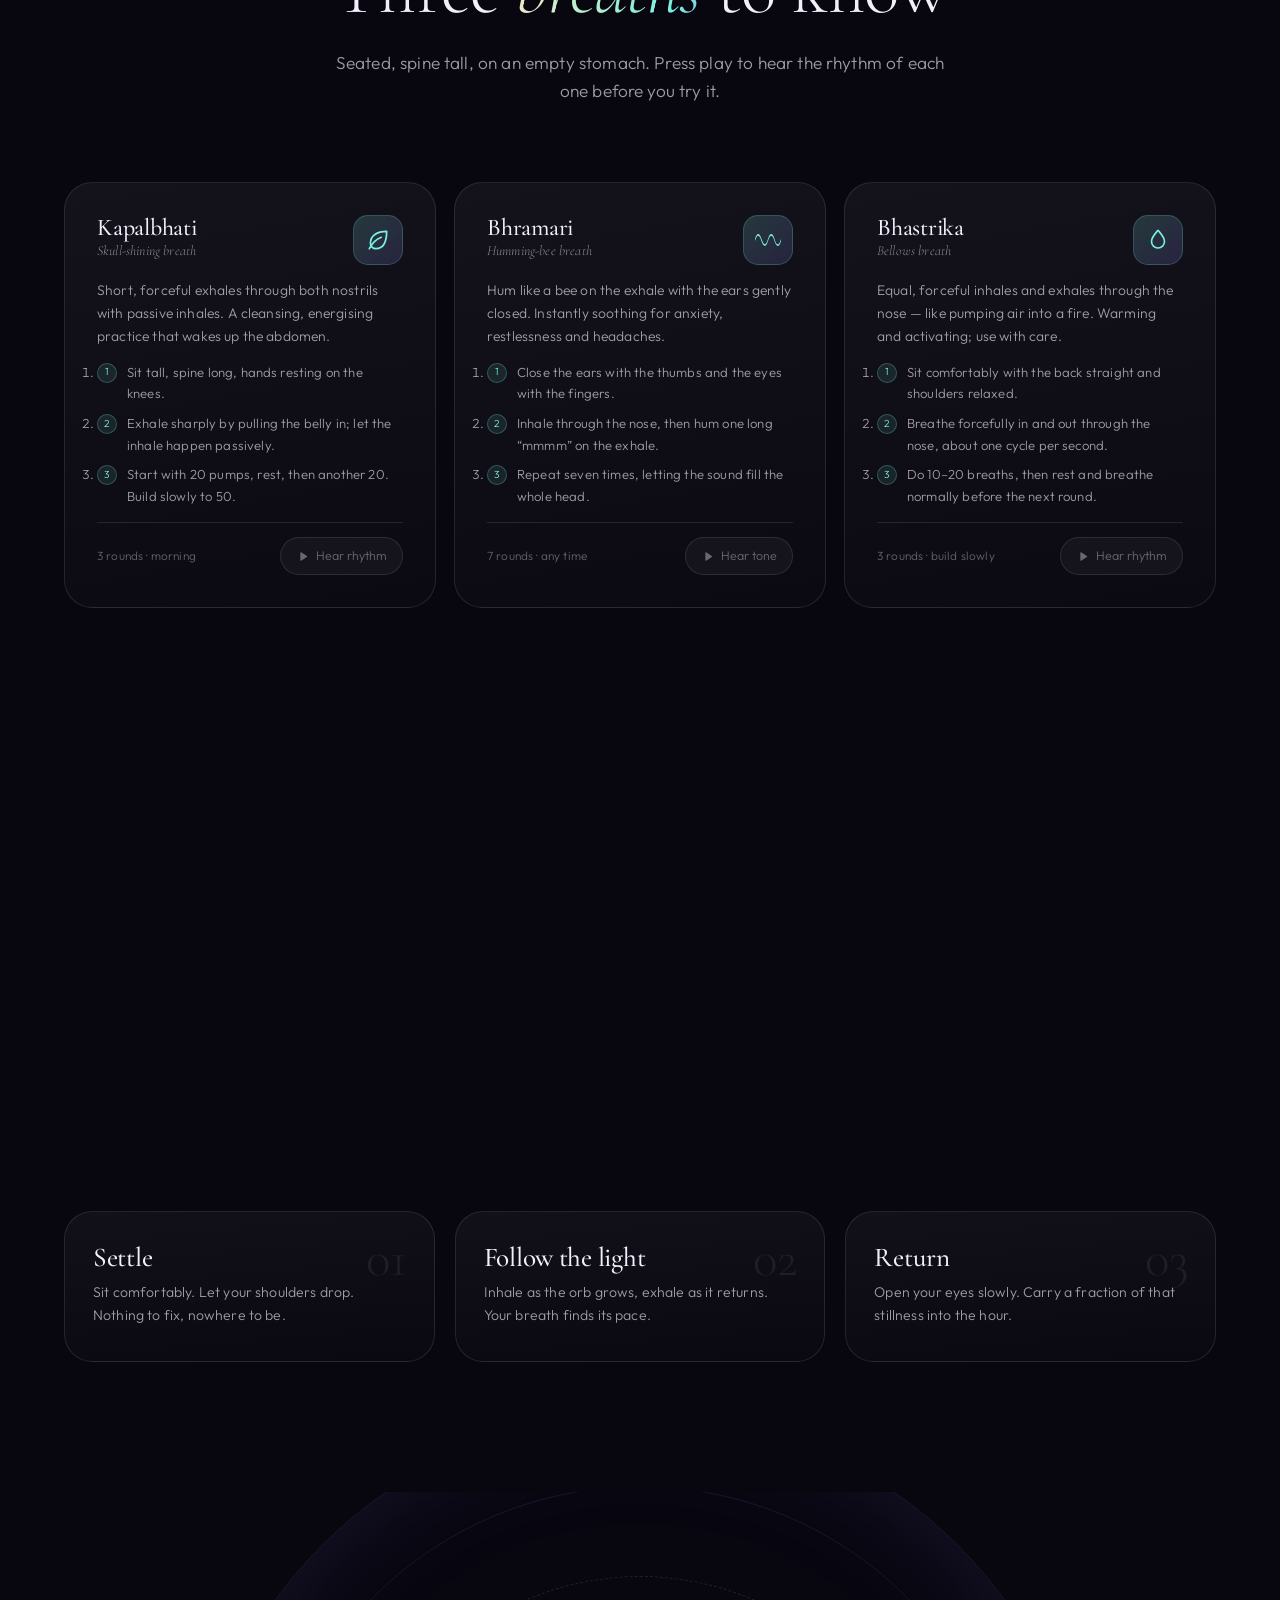
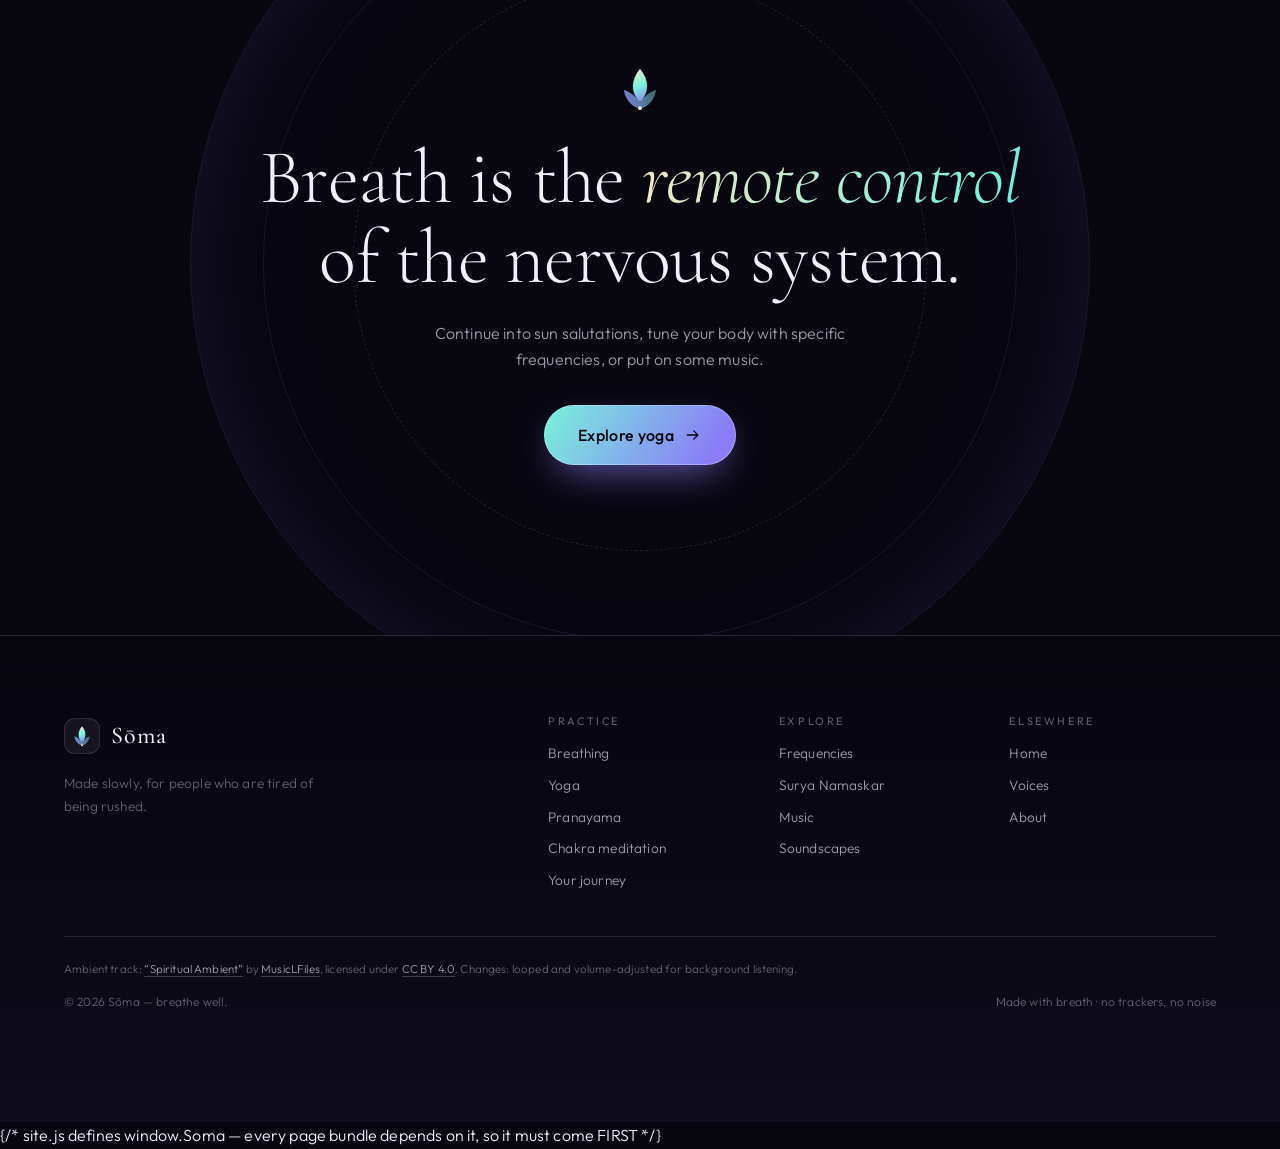
==== commit d33601ff: "Add Journey page (practice time, streak, 30-day heatmap), 29 more Isha tracks (108 total), dedupe br" ====
--- a/breathing.html
+++ b/breathing.html
@@ -90,6 +90,7 @@
       <a href="frequencies.html">Frequencies</a>
       <a href="chakras.html">Chakras</a>
       <a href="music.html">Music</a>
+      <a href="journey.html">Journey</a>
     </nav>
     <a href="breathing.html" class="btn btn--ghost nav__cta">
       <span>Begin</span><svg viewBox="0 0 24 24" class="ico"><use href="#i-arrow"/></svg>
@@ -134,12 +135,12 @@
         <p class="patterns__label">Choose your rhythm</p>
         <div class="patterns__list" role="tablist" aria-label="Breathing patterns">
           <button class="pattern is-active" role="tab" aria-selected="true"
-            data-name="Simple 4–4"
+            data-name="4–4 Equal Breath"
             data-desc="Four in, four out. The gentlest starting point — even and steady, with no holds to remember."
             data-in="4" data-holdin="0" data-out="4" data-holdout="0">
             <span class="pattern__index">01</span>
             <span class="pattern__body">
-              <span class="pattern__name">Simple 4–4</span>
+              <span class="pattern__name">4–4 Equal Breath</span>
               <span class="pattern__meta">4 · 4</span>
             </span>
             <span class="pattern__bar"><i></i></span>
@@ -156,13 +157,13 @@
             <span class="pattern__bar"><i></i></span>
           </button>
           <button class="pattern" role="tab" aria-selected="false"
-            data-name="4–4 Breath"
-            data-desc="In for four, hold for four, out for four. A short pause after the inhale helps the lungs absorb oxygen."
+            data-name="4-4-4 Breath"
+            data-desc="In for four, hold for four, out for four. A short pause after the inhale that many people find easier than box breathing."
             data-in="4" data-holdin="4" data-out="4" data-holdout="0">
             <span class="pattern__index">03</span>
             <span class="pattern__body">
-              <span class="pattern__name">4–4 Breath</span>
-              <span class="pattern__meta">4 · 4</span>
+              <span class="pattern__name">4–4–4 Calming</span>
+              <span class="pattern__meta">4 · 4 · 4</span>
             </span>
             <span class="pattern__bar"><i></i></span>
           </button>
@@ -185,6 +186,39 @@
             <span class="pattern__body">
               <span class="pattern__name">4 : 6 Sleep Breath</span>
               <span class="pattern__meta">4 · 6</span>
+            </span>
+            <span class="pattern__bar"><i></i></span>
+          </button>
+          <button class="pattern" role="tab" aria-selected="false"
+            data-name="4-8 Breathing"
+            data-desc="Four in, eight out — a 1:2 ratio. A long, unforced exhale is the quickest lever for slowing a racing mind."
+            data-in="4" data-holdin="0" data-out="8" data-holdout="0">
+            <span class="pattern__index">06</span>
+            <span class="pattern__body">
+              <span class="pattern__name">4 : 8 Extended Exhale</span>
+              <span class="pattern__meta">4 · 8</span>
+            </span>
+            <span class="pattern__bar"><i></i></span>
+          </button>
+          <button class="pattern" role="tab" aria-selected="false"
+            data-name="Coherent 5-5"
+            data-desc="About six breaths a minute, the pace where heart rate and breath often fall into resonance. Simple and deeply settling."
+            data-in="5" data-holdin="0" data-out="5" data-holdout="0">
+            <span class="pattern__index">07</span>
+            <span class="pattern__body">
+              <span class="pattern__name">5 : 5 Coherent</span>
+              <span class="pattern__meta">5 · 5</span>
+            </span>
+            <span class="pattern__bar"><i></i></span>
+          </button>
+          <button class="pattern" role="tab" aria-selected="false"
+            data-name="Physiological Sigh"
+            data-desc="Two inhales through the nose, then one long exhale through the mouth. The fastest known way to lower stress in the moment."
+            data-in="2" data-holdin="0" data-out="6" data-holdout="0" data-topup="2">
+            <span class="pattern__index">08</span>
+            <span class="pattern__body">
+              <span class="pattern__name">Physiological Sigh</span>
+              <span class="pattern__meta">2 · 2 · 6</span>
             </span>
             <span class="pattern__bar"><i></i></span>
           </button>
@@ -494,6 +528,7 @@
         <a href="yoga.html">Yoga</a>
         <a href="breathing.html#pranayama">Pranayama</a>
         <a href="chakras.html">Chakra meditation</a>
+        <a href="journey.html">Your journey</a>
       </div>
       <div>
         <h4>Explore</h4>
@@ -526,6 +561,7 @@
 {/* site.js defines window.Soma — every page bundle depends on it, so it must come FIRST */}
 <script src="assets/js/site.js"></script>
 <script src="assets/js/ambient.js"></script>
+<script src="assets/js/journey.js"></script>
 <script src="assets/js/breath.js"></script>
 <script src="assets/js/sounds.js"></script>
 <script src="assets/js/pranayama.js"></script>
--- a/styles.css
+++ b/styles.css
@@ -3232,3 +3232,424 @@
 }
 .footer__credits a:hover { color: var(--mint); border-color: var(--mint); }
 .footer__credits + .footer__base { border-top: 0; padding-top: 14px; }
+
+/* =========================================================
+   MUSIC — Sounds of Isha cards
+   ========================================================= */
+.isha-grid {
+  display: grid;
+  grid-template-columns: repeat(auto-fill, minmax(280px, 1fr));
+  gap: 18px;
+}
+
+.isha-card {
+  position: relative;
+  display: flex;
+  flex-direction: column;
+  border-radius: var(--r-lg);
+  border: 1px solid var(--stroke);
+  background: linear-gradient(170deg, rgba(255,255,255,.05), rgba(255,255,255,.012));
+  overflow: hidden;
+  transition: transform .55s var(--ease), border-color .4s, box-shadow .55s;
+}
+.isha-card::after {
+  content: "";
+  position: absolute;
+  top: -30%; right: -20%;
+  width: 70%;
+  aspect-ratio: 1;
+  border-radius: 50%;
+  background: radial-gradient(circle, var(--ic1, #e8c88a), transparent 70%);
+  opacity: .1;
+  filter: blur(26px);
+  pointer-events: none;
+  transition: opacity .5s;
+}
+.isha-card:hover {
+  transform: translateY(-6px);
+  border-color: color-mix(in srgb, var(--ic1, #e8c88a) 45%, var(--stroke));
+  box-shadow: 0 34px 80px -50px var(--ic1, #e8c88a);
+}
+.isha-card:hover::after { opacity: .2; }
+
+.isha-card__thumb {
+  position: relative;
+  display: block;
+  width: 100%;
+  aspect-ratio: 16 / 9;
+  padding: 0;
+  overflow: hidden;
+  background: linear-gradient(140deg, var(--ic1, #e8c88a), var(--ic2, #8a5f1f));
+}
+.isha-card__thumb img {
+  width: 100%;
+  height: 100%;
+  object-fit: cover;
+  filter: saturate(.92) brightness(.82);
+  transition: transform .9s var(--ease), filter .5s;
+}
+.isha-card:hover .isha-card__thumb img { transform: scale(1.06); filter: saturate(1.05) brightness(.92); }
+
+.isha-card__play {
+  position: absolute;
+  inset: 0;
+  margin: auto;
+  width: 56px; height: 56px;
+  display: grid;
+  place-items: center;
+  border-radius: 50%;
+  color: #07060d;
+  background: rgba(255,255,255,.92);
+  box-shadow: 0 10px 34px -8px rgba(0,0,0,.7);
+  transition: transform .45s var(--ease), background .4s;
+}
+.isha-card__play .ico { width: 20px; height: 20px; margin-left: 3px; }
+.isha-card:hover .isha-card__play { transform: scale(1.1); background: #fff; }
+
+.isha-card__len {
+  position: absolute;
+  left: 12px; bottom: 12px;
+  padding: 3px 10px;
+  border-radius: 999px;
+  font-size: .64rem;
+  letter-spacing: .1em;
+  text-transform: uppercase;
+  color: #fff;
+  background: rgba(8,6,15,.62);
+  backdrop-filter: blur(8px);
+  -webkit-backdrop-filter: blur(8px);
+}
+
+.isha-card__meta {
+  position: relative;
+  padding: 16px 20px 20px;
+  display: flex;
+  flex-direction: column;
+  gap: 5px;
+  flex: 1;
+}
+.isha-card__tag {
+  align-self: flex-start;
+  padding: 3px 10px;
+  border-radius: 999px;
+  font-size: .62rem;
+  letter-spacing: .14em;
+  text-transform: uppercase;
+  color: var(--ic1, #e8c88a);
+  background: color-mix(in srgb, var(--ic1, #e8c88a) 12%, transparent);
+  border: 1px solid color-mix(in srgb, var(--ic1, #e8c88a) 30%, transparent);
+  margin-bottom: 3px;
+}
+.isha-card h3 {
+  font-family: var(--font-display);
+  font-size: 1.24rem;
+  font-weight: 500;
+  line-height: 1.25;
+}
+.isha-card p {
+  font-size: .82rem;
+  color: var(--text-dim);
+  line-height: 1.6;
+  flex: 1;
+}
+.isha-card__yt {
+  align-self: flex-start;
+  margin-top: 8px;
+  font-size: .72rem;
+  letter-spacing: .06em;
+  color: var(--text-faint);
+  border-bottom: 1px solid var(--stroke);
+  transition: color .3s, border-color .3s;
+}
+.isha-card__yt:hover { color: var(--ic1, #e8c88a); border-color: currentColor; }
+
+.isha-credit {
+  display: flex;
+  align-items: flex-start;
+  gap: 12px;
+  margin-top: 26px;
+  padding: 16px 18px;
+  border-radius: var(--r-md);
+  border: 1px solid var(--stroke);
+  background: rgba(255,255,255,.028);
+  font-size: .78rem;
+  color: var(--text-dim);
+  line-height: 1.65;
+}
+.isha-credit .ico { width: 17px; height: 17px; color: var(--gold); margin-top: 2px; flex: none; }
+.isha-credit a { color: var(--gold); border-bottom: 1px solid rgba(247,232,196,.35); }
+.isha-credit a:hover { color: #fff; border-color: #fff; }
+
+@media (max-width: 560px) {
+  .isha-grid { grid-template-columns: 1fr; }
+}
+
+/* artist / singer line on devotional cards */
+.isha-card__by {
+  font-size: .74rem !important;
+  letter-spacing: .05em;
+  color: var(--ic1, #e8c88a) !important;
+  flex: initial !important;
+  margin-top: -3px;
+}
+
+/* =========================================================
+   JOURNEY PAGE
+   ========================================================= */
+.journey-stats {
+  display: grid;
+  grid-template-columns: repeat(4, 1fr);
+  gap: 16px;
+  margin-bottom: 18px;
+}
+.jstat {
+  position: relative;
+  display: flex;
+  flex-direction: column;
+  gap: 4px;
+  padding: 24px 22px;
+  border-radius: var(--r-lg);
+  border: 1px solid var(--stroke);
+  background: linear-gradient(165deg, rgba(255,255,255,.05), rgba(255,255,255,.012));
+  overflow: hidden;
+  transition: border-color .4s, transform .5s var(--ease);
+}
+.jstat::after {
+  content: "";
+  position: absolute;
+  top: -45%; right: -25%;
+  width: 75%;
+  aspect-ratio: 1;
+  border-radius: 50%;
+  background: radial-gradient(circle, rgba(121,242,220,.22), transparent 70%);
+  filter: blur(24px);
+  pointer-events: none;
+}
+.jstat:hover { transform: translateY(-4px); border-color: var(--stroke-strong); }
+.jstat__label {
+  font-size: .68rem;
+  letter-spacing: .2em;
+  text-transform: uppercase;
+  color: var(--text-faint);
+}
+.jstat__value {
+  font-family: var(--font-display);
+  font-size: clamp(1.9rem, 4vw, 2.6rem);
+  font-weight: 400;
+  line-height: 1.05;
+  font-variant-numeric: tabular-nums;
+}
+.jstat__sub { font-size: .74rem; color: var(--text-dim); }
+
+/* heatmap */
+.journey-heat {
+  padding: 26px 24px;
+  border-radius: var(--r-lg);
+  border: 1px solid var(--stroke);
+  background: rgba(255,255,255,.025);
+  margin-bottom: 18px;
+}
+.journey-heat__head {
+  display: flex;
+  align-items: center;
+  justify-content: space-between;
+  gap: 16px;
+  margin-bottom: 18px;
+  flex-wrap: wrap;
+}
+.journey-heat h3 {
+  font-family: var(--font-display);
+  font-size: 1.4rem;
+  font-weight: 500;
+}
+.journey-heat__legend {
+  display: flex;
+  align-items: center;
+  gap: 5px;
+  font-size: .68rem;
+  color: var(--text-faint);
+}
+.journey-heat__legend i,
+.heat__cell {
+  width: 15px;
+  height: 15px;
+  border-radius: 4px;
+  background: rgba(255,255,255,.06);
+  display: block;
+}
+.journey-heat__legend i[data-level="1"], .heat__cell[data-level="1"] { background: rgba(121,242,220,.22); }
+.journey-heat__legend i[data-level="2"], .heat__cell[data-level="2"] { background: rgba(121,242,220,.42); }
+.journey-heat__legend i[data-level="3"], .heat__cell[data-level="3"] { background: rgba(121,242,220,.68); }
+.journey-heat__legend i[data-level="4"], .heat__cell[data-level="4"] {
+  background: linear-gradient(135deg, #79f2dc, #8b7bf7);
+  box-shadow: 0 0 12px -2px rgba(121,242,220,.85);
+}
+.heat {
+  display: grid;
+  grid-template-columns: repeat(30, 1fr);
+  gap: 5px;
+}
+.heat__cell {
+  width: 100%;
+  aspect-ratio: 1;
+  transition: transform .25s var(--ease), box-shadow .25s;
+  animation: heatIn .5s var(--ease) both;
+}
+.heat__cell:hover { transform: scale(1.35); box-shadow: 0 0 0 1px rgba(255,255,255,.3); }
+@keyframes heatIn { from { opacity: 0; transform: scale(.5); } }
+
+/* split panels */
+.journey-split {
+  display: grid;
+  grid-template-columns: 1.1fr 1fr;
+  gap: 18px;
+  margin-bottom: 18px;
+}
+.journey-panel {
+  padding: 26px 24px;
+  border-radius: var(--r-lg);
+  border: 1px solid var(--stroke);
+  background: linear-gradient(170deg, rgba(255,255,255,.045), rgba(255,255,255,.012));
+}
+.journey-panel h3 {
+  font-family: var(--font-display);
+  font-size: 1.4rem;
+  font-weight: 500;
+}
+.journey-panel__lead { font-size: .8rem; color: var(--text-faint); margin: 4px 0 18px; }
+.journey-panel__head {
+  display: flex;
+  align-items: baseline;
+  justify-content: space-between;
+  gap: 12px;
+  flex-wrap: wrap;
+  margin-bottom: 16px;
+}
+
+.bars { display: grid; gap: 14px; }
+.bar__top {
+  display: flex;
+  justify-content: space-between;
+  gap: 12px;
+  font-size: .84rem;
+  margin-bottom: 6px;
+}
+.bar__top span { color: var(--text-dim); }
+.bar__top b { font-weight: 400; font-variant-numeric: tabular-nums; }
+.bar__track {
+  height: 7px;
+  border-radius: 999px;
+  background: rgba(255,255,255,.07);
+  overflow: hidden;
+}
+.bar__track i {
+  display: block;
+  height: 100%;
+  border-radius: 999px;
+  background: linear-gradient(90deg, #79f2dc, #8b7bf7);
+  transition: width 1s var(--ease);
+}
+
+.recent { display: grid; gap: 2px; }
+.recent li {
+  display: flex;
+  align-items: center;
+  gap: 11px;
+  padding: 11px 10px;
+  border-radius: 10px;
+  font-size: .84rem;
+  transition: background .3s;
+}
+.recent li:hover { background: rgba(255,255,255,.04); }
+.recent__dot {
+  width: 8px; height: 8px;
+  border-radius: 50%;
+  background: var(--mint);
+  box-shadow: 0 0 10px 1px rgba(121,242,220,.7);
+  flex: none;
+}
+.recent__dot[data-k="chakra"] { background: var(--blush); box-shadow: 0 0 10px 1px rgba(247,169,201,.7); }
+.recent__label { flex: 1; min-width: 0; white-space: nowrap; overflow: hidden; text-overflow: ellipsis; }
+.recent__when { font-size: .72rem; color: var(--text-faint); flex: none; }
+.recent__dur { font-weight: 400; color: var(--mint); font-variant-numeric: tabular-nums; flex: none; }
+.journey__empty, .journey__empty-row { font-size: .84rem; color: var(--text-faint); }
+.journey__empty-row { display: flex; align-items: center; gap: 8px; padding: 6px 0; }
+
+.cta--inline { padding: 40px 0 0; }
+.cta--inline .cta__inner { gap: 14px; }
+.cta--inline h2 { font-size: clamp(1.9rem, 4vw, 2.8rem); }
+
+@media (max-width: 980px) {
+  .journey-stats { grid-template-columns: repeat(2, 1fr); }
+  .journey-split { grid-template-columns: 1fr; }
+}
+@media (max-width: 620px) {
+  .heat { grid-template-columns: repeat(10, 1fr); }
+  .journey-stats { grid-template-columns: 1fr 1fr; gap: 12px; }
+  .jstat { padding: 18px 16px; }
+}
+
+/* =========================================================
+   SMOOTHNESS & POLISH
+   ========================================================= */
+
+/* 1. Anchor jumps land below the fixed nav */
+section[id] { scroll-margin-top: 92px; }
+
+/* 2. Buttons and cards feel physical, not twitchy */
+.btn, .chip, .vbtn, .dock__btn, .char, .pattern, .path-card, .isha-card, .track {
+  -webkit-tap-highlight-color: transparent;
+}
+.btn:focus-visible,
+.chip:focus-visible,
+.pattern:focus-visible,
+.path-card:focus-visible,
+.freq__play:focus-visible,
+.freq__volbtn:focus-visible,
+.vbtn:focus-visible,
+.dock__btn:focus-visible,
+.chakra-item:focus-visible,
+button:focus-visible,
+a:focus-visible {
+  outline: 2px solid var(--mint);
+  outline-offset: 3px;
+  border-radius: 999px;
+}
+
+/* 3. Respect users who ask for less motion — already handled globally,
+      but keep the reveal mask readable rather than invisible */
+@media (prefers-reduced-motion: reduce) {
+  .js-reveal .reveal-mask > span { transform: none; }
+  .heat__cell { animation: none; }
+}
+
+/* 4. Smoother scrolling only where it helps, and never for large jumps
+      on low-powered devices */
+@media (prefers-reduced-motion: no-preference) {
+  html { scroll-behavior: smooth; }
+}
+
+/* 5. Long text stays comfortable */
+.section__lead, .page-hero__lead, .isha-card p, .track__note, .prana p {
+  text-wrap: pretty;
+}
+.hero__title, .page-hero__title, .section__title, .cta h2 { text-wrap: balance; }
+
+/* 6. Images never jump while loading */
+.track__thumb, .isha-card__thumb { background-color: rgba(255,255,255,.04); }
+.track__thumb img, .isha-card__thumb img { background: transparent; }
+
+/* 7. The dock never covers the last footer line */
+.footer { padding-bottom: max(34px, 110px); }
+
+/* 8. Soft entrance for sections as they scroll in, on top of .reveal */
+@supports (animation-timeline: view()) {
+  @media (prefers-reduced-motion: no-preference) {
+    .jstat, .journey-panel, .journey-heat {
+      animation: panelRise linear both;
+      animation-timeline: view();
+      animation-range: entry 0% entry 26%;
+    }
+  }
+}
+@keyframes panelRise { from { opacity: .55; translate: 0 14px; } to { opacity: 1; translate: 0 0; } }
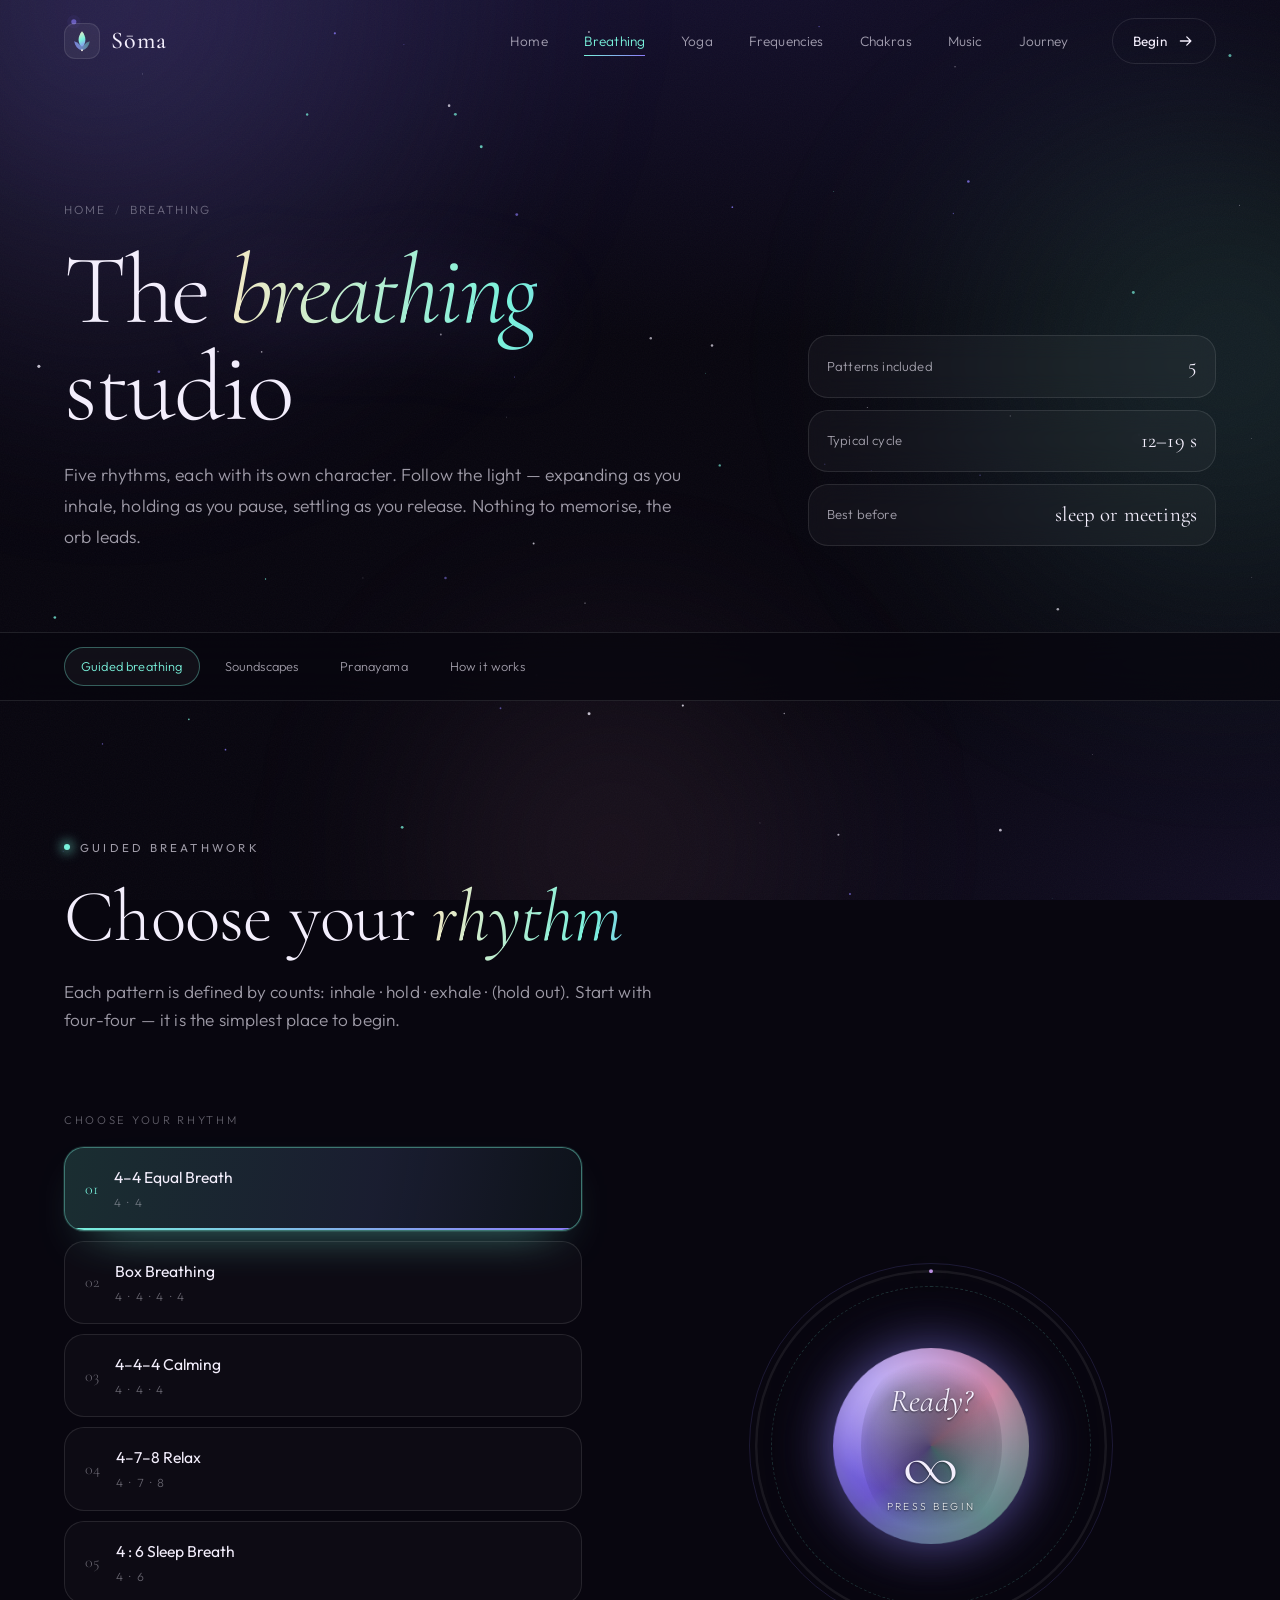
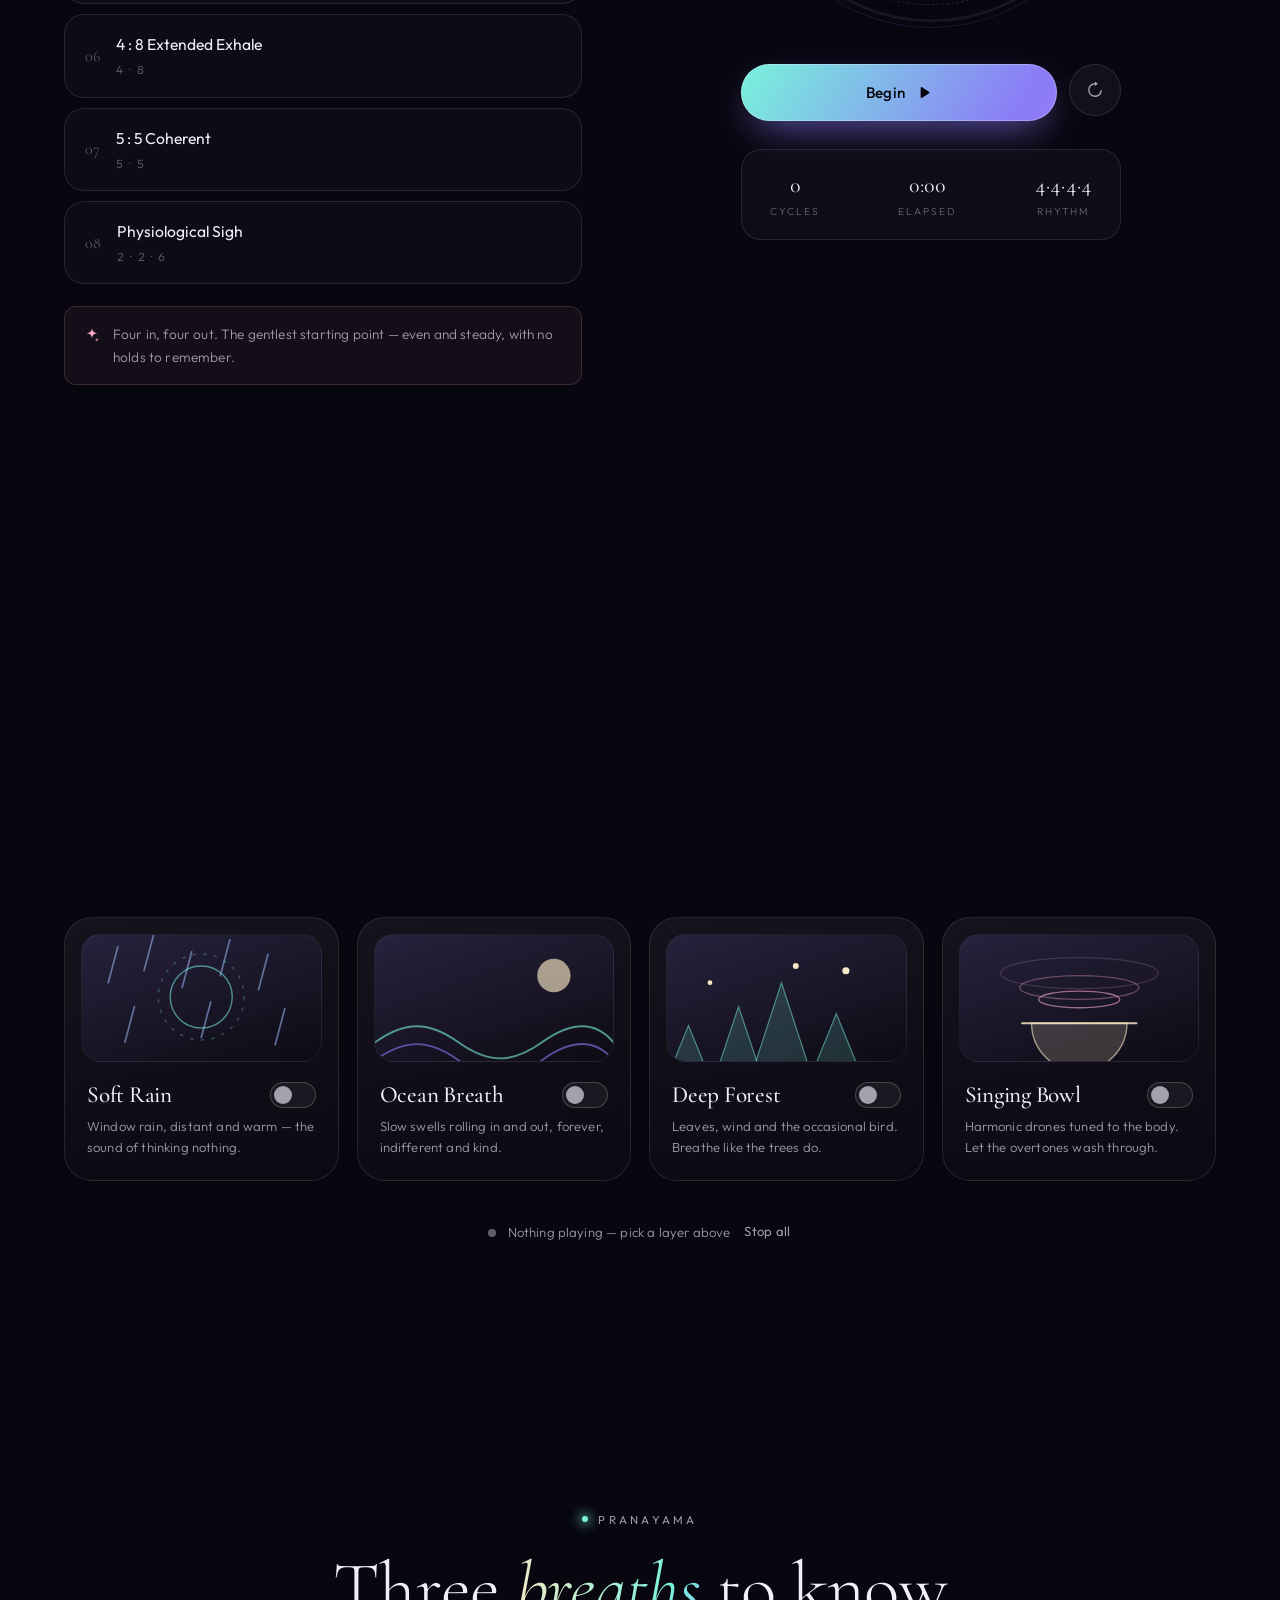
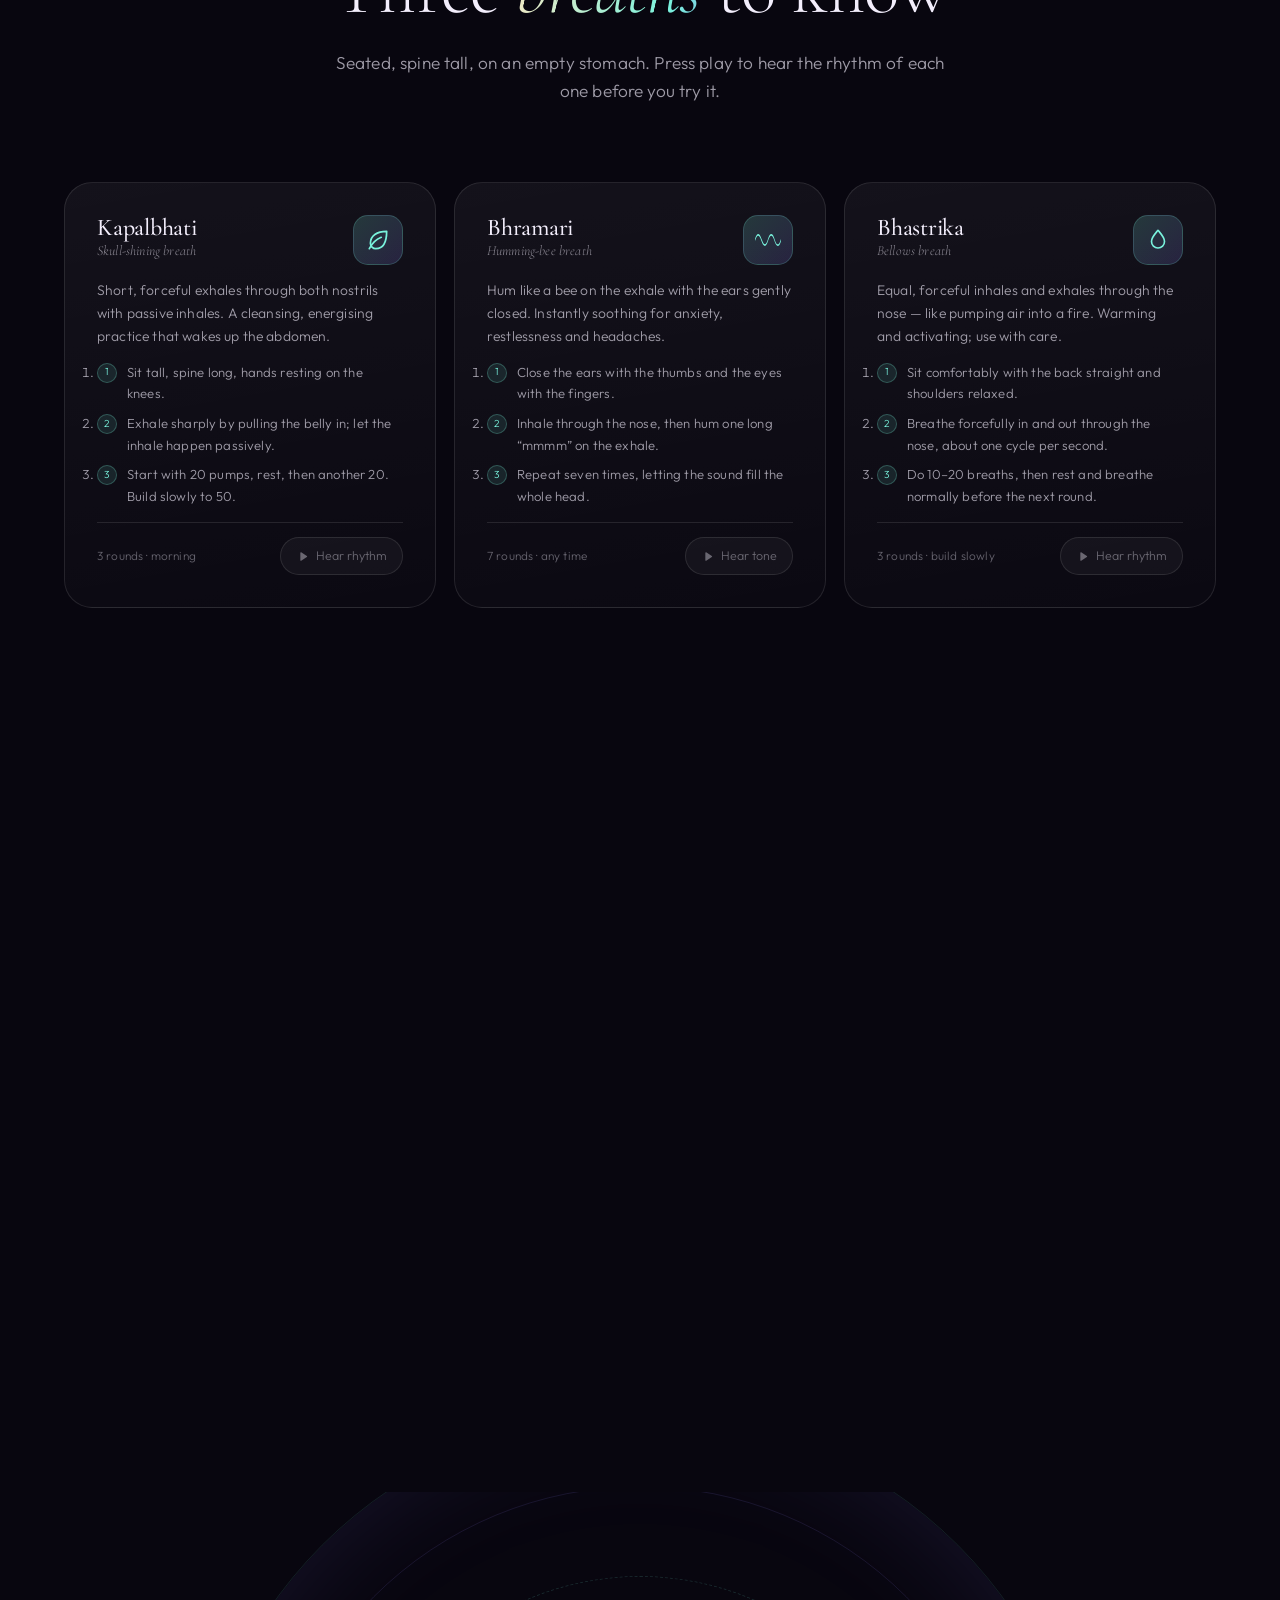
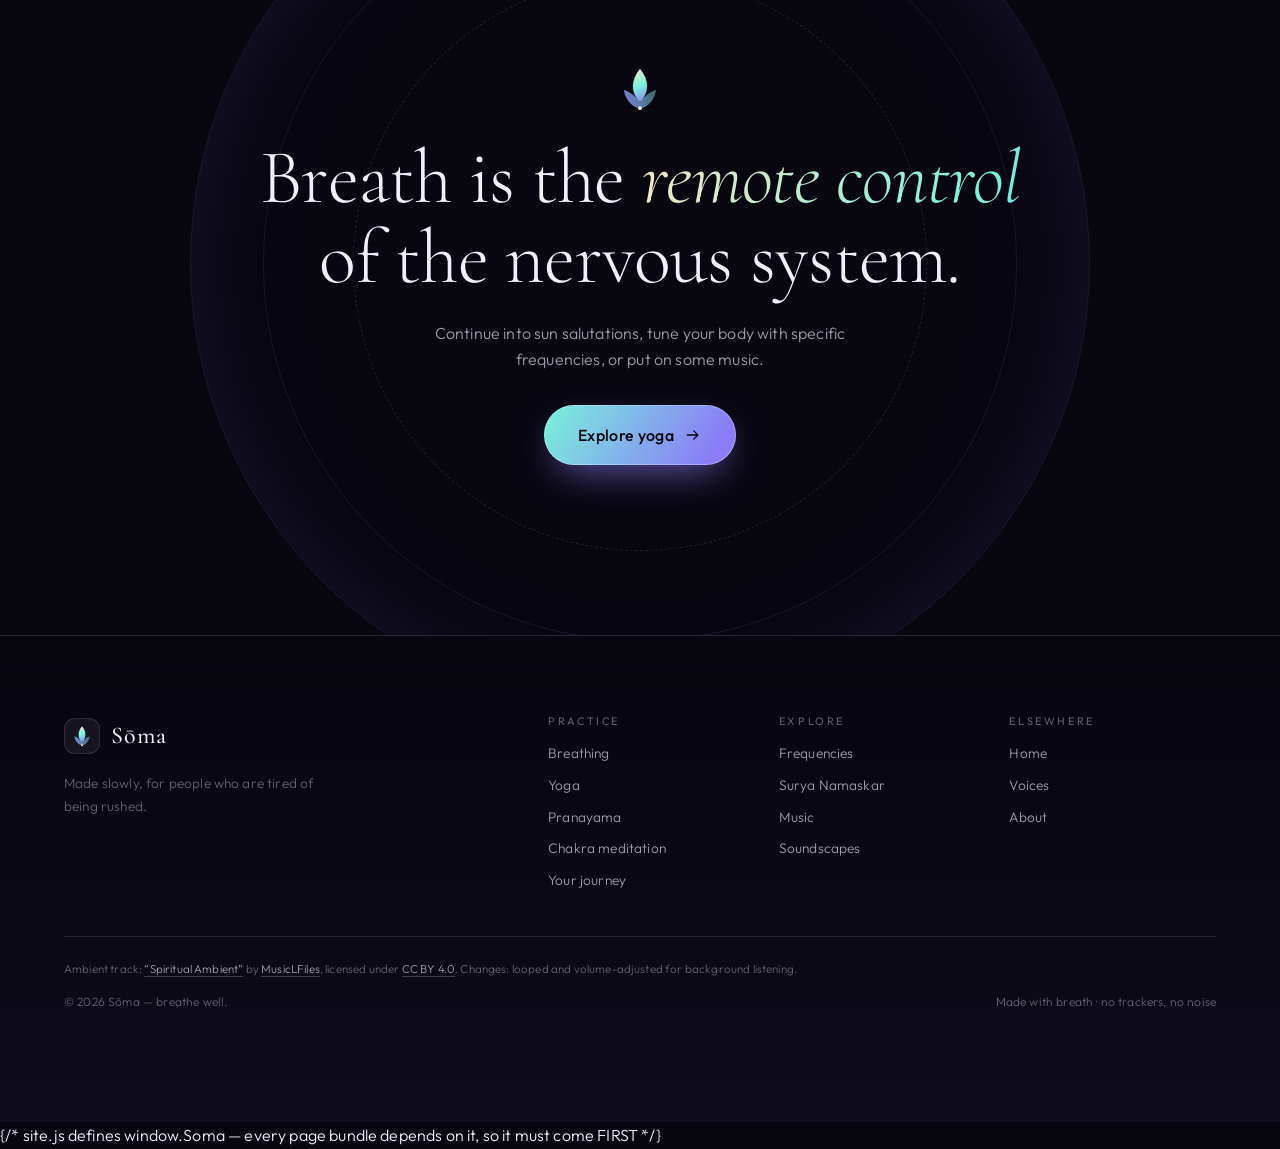
==== commit 2b227ab6: "Music: playback continues across tab switches and minimise; remove duplicate controls, keep only You" ====
--- a/breathing.html
+++ b/breathing.html
@@ -55,6 +55,8 @@
     <symbol id="i-volume" viewBox="0 0 24 24"><path d="M4 9.5h3l4-3.2v11.4l-4-3.2H4Z" fill="none" stroke="currentColor" stroke-width="1.6" stroke-linejoin="round"/><path d="M15 9a4 4 0 0 1 0 6M17.5 6.5a7.5 7.5 0 0 1 0 11" fill="none" stroke="currentColor" stroke-width="1.6" stroke-linecap="round"/></symbol>
     <symbol id="i-stop" viewBox="0 0 24 24"><rect x="6" y="6" width="12" height="12" rx="2.4" fill="currentColor"/></symbol>
     <symbol id="i-close" viewBox="0 0 24 24"><path d="M6.5 6.5l11 11M17.5 6.5l-11 11" fill="none" stroke="currentColor" stroke-width="1.8" stroke-linecap="round"/></symbol>
+    <symbol id="i-minimize" viewBox="0 0 24 24"><path d="M5 19h14M5 14.5h14" fill="none" stroke="currentColor" stroke-width="1.8" stroke-linecap="round"/></symbol>
+    <symbol id="i-pip" viewBox="0 0 24 24"><rect x="2.5" y="5" width="19" height="14" rx="2.4" fill="none" stroke="currentColor" stroke-width="1.6"/><rect x="8.5" y="12" width="10" height="7" rx="1.6" fill="currentColor" opacity=".9"/></symbol>
     <symbol id="i-music" viewBox="0 0 24 24"><path d="M9 17.5V6.4l9-2.1v10.9" fill="none" stroke="currentColor" stroke-width="1.6" stroke-linejoin="round"/><circle cx="6.6" cy="17.6" r="2.6" fill="none" stroke="currentColor" stroke-width="1.6"/><circle cx="15.6" cy="15.4" r="2.6" fill="none" stroke="currentColor" stroke-width="1.6"/></symbol>
     <symbol id="i-back15" viewBox="0 0 24 24"><path d="M11.5 5.2 8.2 8.4l3.3 3.2" fill="none" stroke="currentColor" stroke-width="1.7" stroke-linecap="round" stroke-linejoin="round"/><path d="M8.6 8.4h5.1a6.1 6.1 0 1 1-6.1 6.1" fill="none" stroke="currentColor" stroke-width="1.7" stroke-linecap="round"/><text x="13" y="16.4" font-size="6.4" text-anchor="middle" fill="currentColor" stroke="none" font-family="Outfit, sans-serif" font-weight="500">15</text></symbol>
     <symbol id="i-fwd15" viewBox="0 0 24 24"><path d="M12.5 5.2 15.8 8.4l-3.3 3.2" fill="none" stroke="currentColor" stroke-width="1.7" stroke-linecap="round" stroke-linejoin="round"/><path d="M15.4 8.4H10.3a6.1 6.1 0 1 0 6.1 6.1" fill="none" stroke="currentColor" stroke-width="1.7" stroke-linecap="round"/><text x="9.4" y="16.4" font-size="6.4" text-anchor="middle" fill="currentColor" stroke="none" font-family="Outfit, sans-serif" font-weight="500">15</text></symbol>
--- a/styles.css
+++ b/styles.css
@@ -2770,19 +2770,8 @@
   text-overflow: ellipsis;
 }
 .vplayer__info span { font-size: .76rem; color: var(--text-faint); }
-.vplayer__quick { display: flex; gap: 8px; }
-.vplayer .btn--icon { width: 42px; height: 42px; }
-
-/* transport controls */
-.vplayer__transport {
-  display: flex;
-  align-items: center;
-  flex-wrap: wrap;
-  gap: 8px;
-  padding: 10px 16px 14px;
-  border-top: 1px solid rgba(255,255,255,.06);
-  background: rgba(255,255,255,.02);
-}
+
+/* buttons used in the slim action bar */
 .vbtn {
   width: 38px; height: 38px;
   flex: none;
@@ -2797,124 +2786,9 @@
 .vbtn .ico { width: 18px; height: 18px; }
 .vbtn:hover { color: var(--text); border-color: var(--stroke-strong); background: rgba(255,255,255,.09); transform: translateY(-1px); }
 .vbtn:active { transform: translateY(0) scale(.96); }
-.vbtn.is-on {
-  color: #07060d;
-  background: linear-gradient(120deg, #79f2dc, #8b7bf7);
-  border-color: transparent;
-  box-shadow: 0 6px 20px -8px rgba(121,242,220,.9);
-}
-#vpPlay {
-  width: 46px; height: 46px;
-  color: #07060d;
-  background: var(--grad-btn);
-  border-color: transparent;
-  box-shadow: 0 8px 24px -10px rgba(139,123,247,.95);
-}
-#vpPlay .ico { width: 20px; height: 20px; }
-
-.vplayer__time {
-  font-size: .76rem;
-  color: var(--text-dim);
-  font-variant-numeric: tabular-nums;
-  letter-spacing: .02em;
-  padding: 0 2px;
-  min-width: 92px;
-  text-align: center;
-  flex: none;
-}
-
-/* range inputs */
-.vplayer__seek {
-  flex: 1 1 160px;
-  min-width: 110px;
-  height: 4px;
-  appearance: none;
-  -webkit-appearance: none;
-  border-radius: 999px;
-  background: linear-gradient(90deg, var(--mint), var(--lilac)) no-repeat, rgba(255,255,255,.14);
-  background-size: 0% 100%, 100% 100%;
-  cursor: pointer;
-}
-.vplayer__seek::-webkit-slider-thumb {
-  appearance: none;
-  width: 13px; height: 13px;
-  border-radius: 50%;
-  background: #fff;
-  box-shadow: 0 0 10px rgba(121,242,220,.9);
-  cursor: pointer;
-}
-.vplayer__seek::-moz-range-thumb {
-  width: 13px; height: 13px;
-  border: 0;
-  border-radius: 50%;
-  background: #fff;
-  cursor: pointer;
-}
-
-.vplayer__volume { display: flex; align-items: center; gap: 6px; flex: none; }
-.vplayer__vol {
-  width: 74px;
-  accent-color: var(--mint);
-  cursor: pointer;
-}
-
-.vplayer__speed { flex: none; }
-.vplayer__speed select {
-  appearance: none;
-  -webkit-appearance: none;
-  padding: 8px 26px 8px 12px;
-  border-radius: 999px;
-  border: 1px solid var(--stroke);
-  background: rgba(255,255,255,.04);
-  color: var(--text-dim);
-  font-size: .76rem;
-  font-family: inherit;
-  cursor: pointer;
-  background-image: url("data:image/svg+xml,%3Csvg xmlns='http://www.w3.org/2000/svg' width='10' height='6'%3E%3Cpath d='M1 1l4 4 4-4' fill='none' stroke='%2379f2dc' stroke-width='1.5'/%3E%3C/svg%3E");
-  background-repeat: no-repeat;
-  background-position: right 10px center;
-}
-.vplayer__speed select:hover { border-color: var(--stroke-strong); color: var(--text); }
-.vplayer__speed select option { background: #12101f; color: #f3eefc; }
-
-/* footer links row */
-.vplayer__links {
-  display: flex;
-  flex-wrap: wrap;
-  align-items: center;
-  gap: 8px;
-  padding: 0 16px 14px;
-}
-.vlink {
-  display: inline-flex;
-  align-items: center;
-  gap: 7px;
-  padding: 8px 15px;
-  border-radius: 999px;
-  border: 1px solid var(--stroke);
-  background: rgba(255,255,255,.03);
-  font-size: .77rem;
-  font-family: inherit;
-  color: var(--text-dim);
-  transition: all .3s var(--ease);
-}
-.vlink .ico { width: 14px; height: 14px; }
-.vlink:hover { color: var(--text); border-color: var(--stroke-strong); background: rgba(255,255,255,.07); }
-.vlink__yt { color: #ff3d3d; font-size: .72rem; line-height: 1; }
 
 @media (max-width: 700px) {
-  .vplayer__transport { gap: 6px; padding: 10px 12px 12px; }
-  .vplayer__seek { flex-basis: 100%; order: -1; }
-  .vplayer__time { min-width: 84px; }
-  .vplayer__vol { width: 54px; }
   .vbtn { width: 34px; height: 34px; }
-  #vpPlay { width: 42px; height: 42px; }
-  .vplayer__links { padding: 0 12px 12px; }
-  .vlink { font-size: .72rem; padding: 7px 12px; }
-}
-@media (max-width: 420px) {
-  .vplayer__speed select { padding: 7px 22px 7px 10px; }
-  .vplayer__volume { display: none; }
 }
 
 /* =========================================================
@@ -3653,3 +3527,101 @@
   }
 }
 @keyframes panelRise { from { opacity: .55; translate: 0 14px; } to { opacity: 1; translate: 0 0; } }
+
+/* =========================================================
+   YOUTUBE THEATRE — lean bar, minimise-to-play state
+   ========================================================= */
+
+/* the info bar holds only title + the three actions we actually need */
+.vplayer__bar {
+  display: flex;
+  align-items: center;
+  gap: 14px;
+  padding: 12px 16px;
+  border-top: 1px solid var(--stroke);
+}
+.vplayer__actions {
+  display: flex;
+  align-items: center;
+  gap: 8px;
+  flex: none;
+}
+
+.vplayer__link {
+  display: inline-flex;
+  align-items: center;
+  gap: 8px;
+  padding: 9px 16px;
+  border-radius: 999px;
+  border: 1px solid rgba(255, 61, 61, .35);
+  background: rgba(255, 61, 61, .09);
+  color: #ffd9d9;
+  font-size: .78rem;
+  letter-spacing: .02em;
+  white-space: nowrap;
+  transition: all .3s var(--ease);
+}
+.vplayer__link:hover {
+  background: rgba(255, 61, 61, .18);
+  border-color: rgba(255, 61, 61, .6);
+  color: #fff;
+}
+.vplayer__ytmark {
+  display: inline-grid;
+  place-items: center;
+  width: 20px; height: 14px;
+  border-radius: 4px;
+  background: #ff3d3d;
+  color: #fff;
+  font-size: 8px;
+  line-height: 1;
+  padding-left: 2px;
+}
+
+.vbtn--close:hover {
+  background: rgba(247, 169, 201, .16);
+  color: var(--blush);
+  border-color: rgba(247, 169, 201, .4);
+}
+
+/* minimise: the panel slides down out of view but stays in the document,
+   so the iframe keeps playing. A slim strip remains to bring it back. */
+.vplayer.is-minimised {
+  align-items: end;
+  padding-bottom: 0;
+}
+.vplayer.is-minimised .vplayer__backdrop { display: none; }
+.vplayer.is-minimised .vplayer__panel {
+  transform: translateY(calc(100% - 52px));
+  transition: transform .45s var(--ease);
+  border-bottom-left-radius: 0;
+  border-bottom-right-radius: 0;
+  cursor: pointer;
+}
+.vplayer.is-minimised .vplayer__panel::after {
+  content: "Minimised — audio still playing · click to restore";
+  position: absolute;
+  inset: auto 0 0 0;
+  height: 52px;
+  display: grid;
+  place-items: center;
+  font-size: .74rem;
+  letter-spacing: .1em;
+  text-transform: uppercase;
+  color: var(--text-dim);
+  background: rgba(16, 12, 30, .96);
+  border-top: 1px solid var(--stroke-strong);
+}
+.vplayer.is-minimised .vplayer__bar,
+.vplayer.is-minimised .vplayer__stage { visibility: hidden; }
+
+/* while media plays, the page is not scroll-locked and the dock is hidden,
+   so there is never two sources of audio at once */
+body.is-playing-media .dock { display: none; }
+
+@media (max-width: 620px) {
+  .vplayer__link span:not(.vplayer__ytmark) { display: none; }
+  .vplayer__link { padding: 9px 12px; }
+  .vplayer__actions { gap: 6px; }
+  .vplayer__info b { font-size: .98rem; }
+}
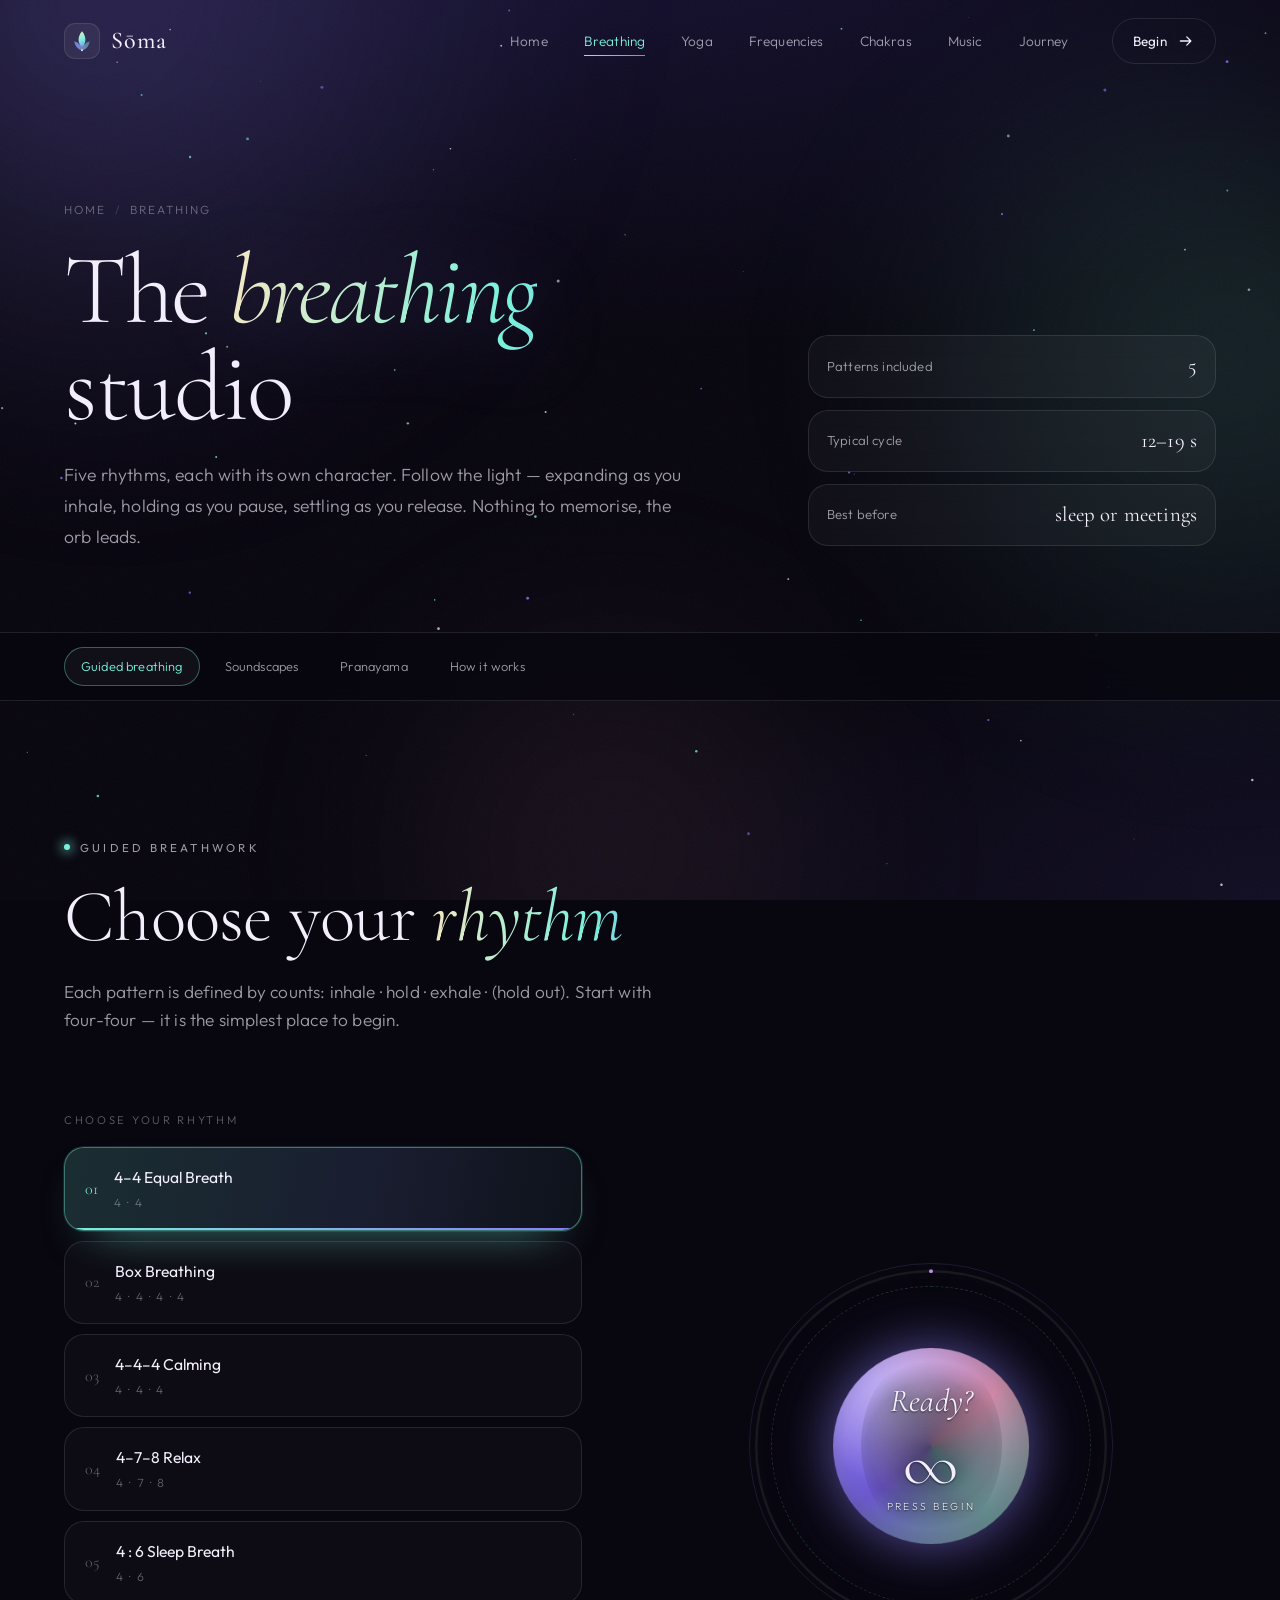
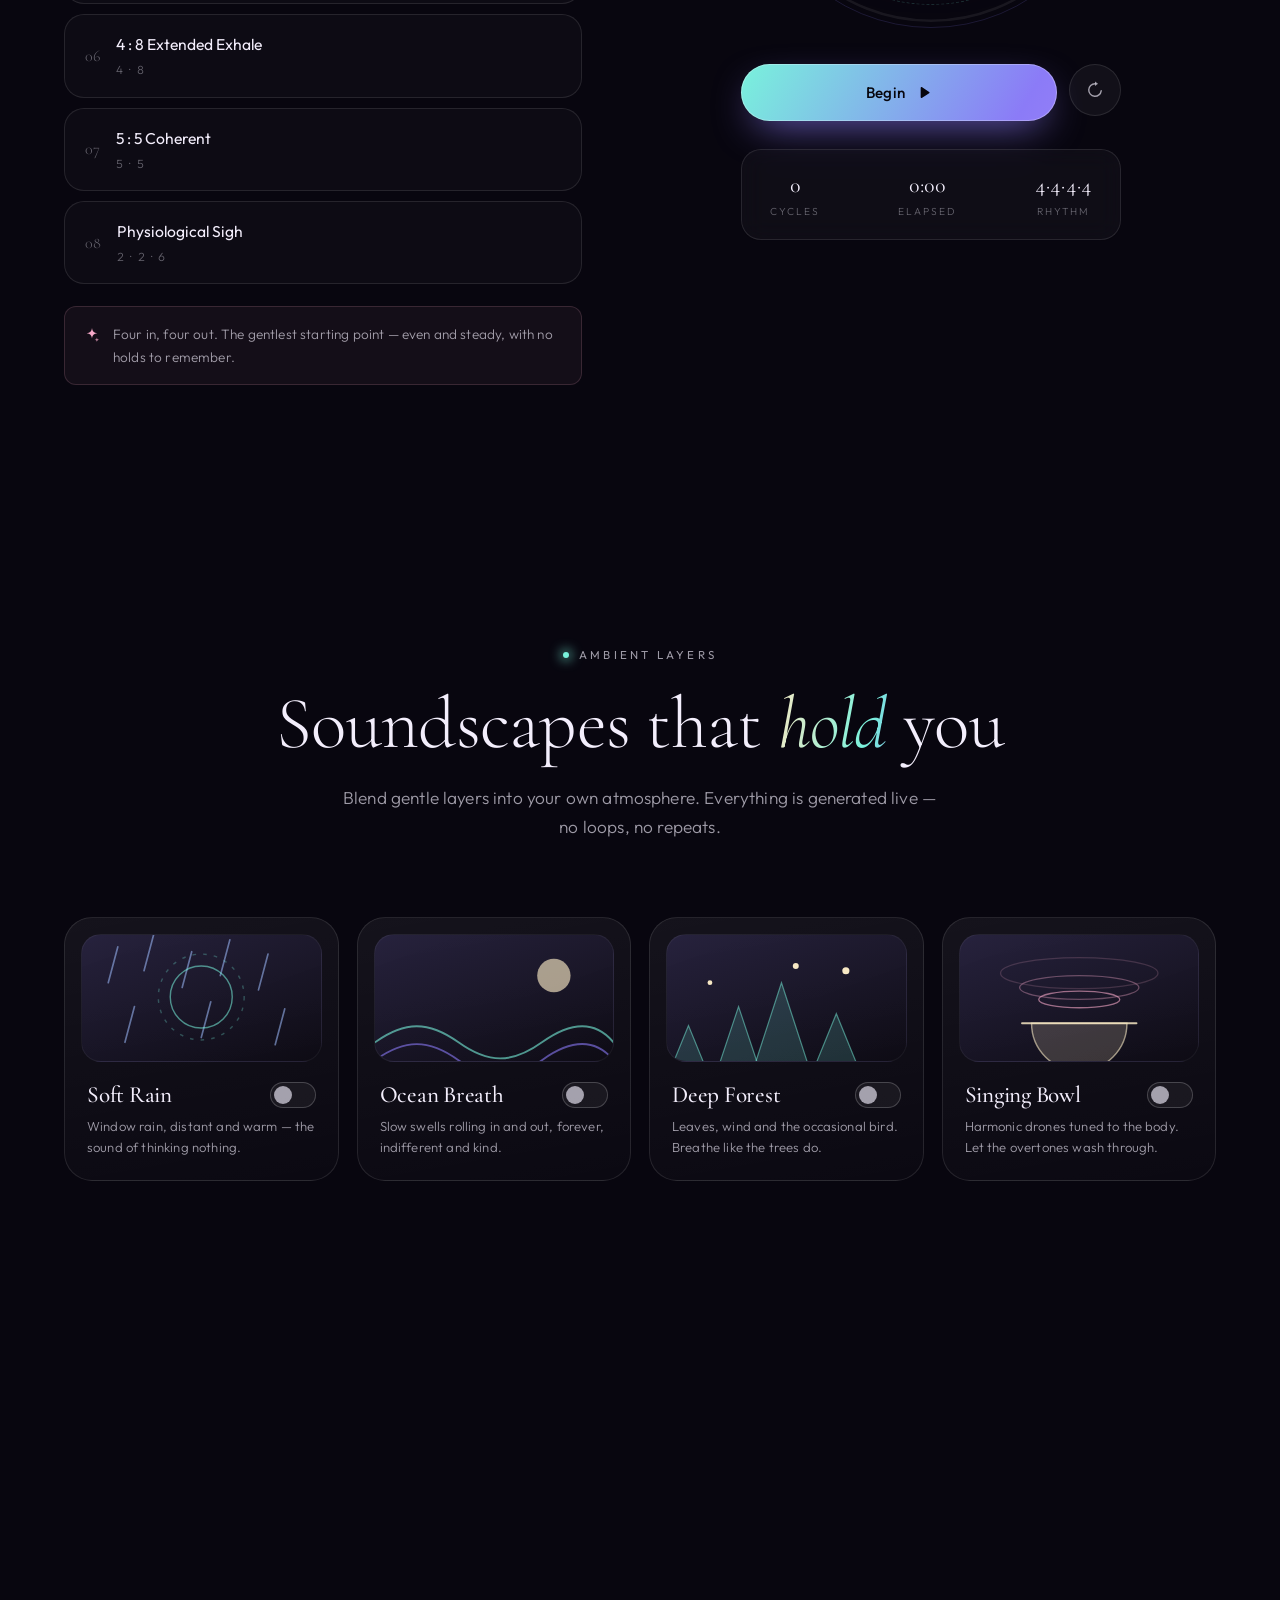
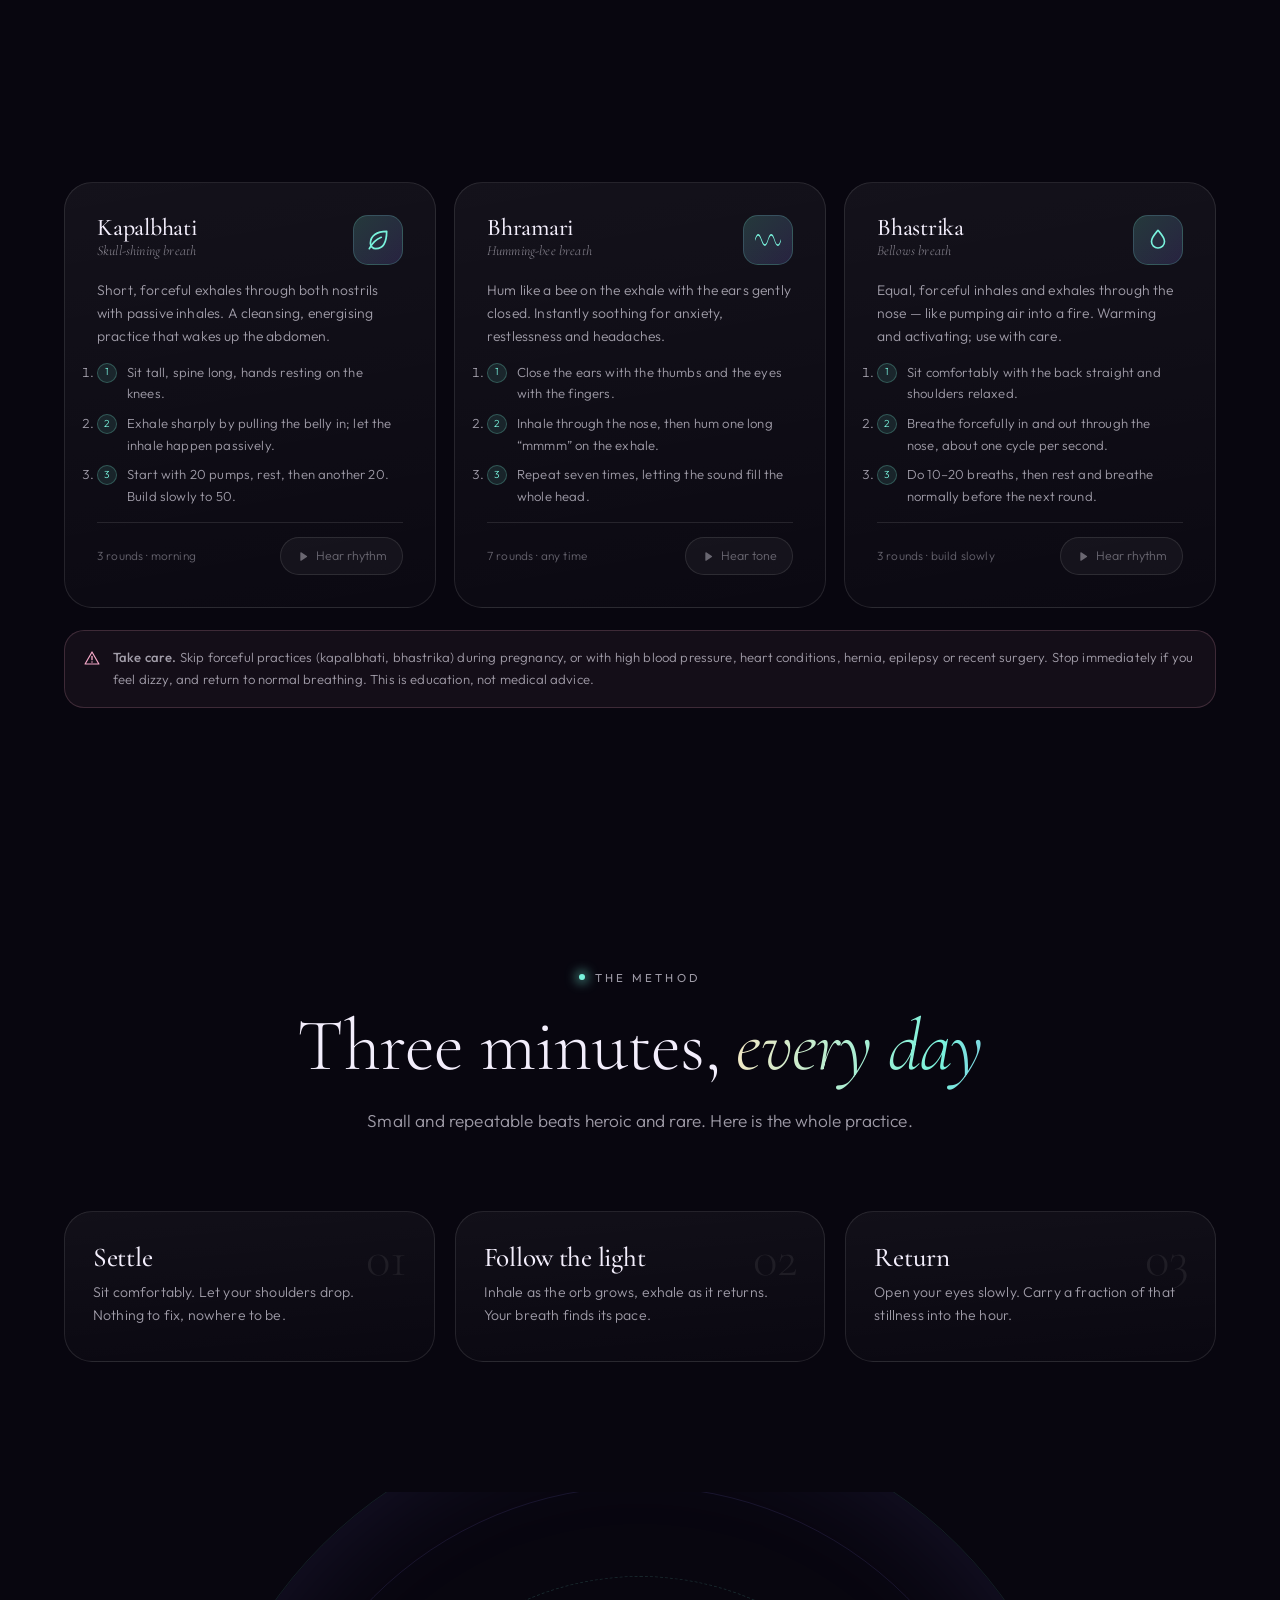
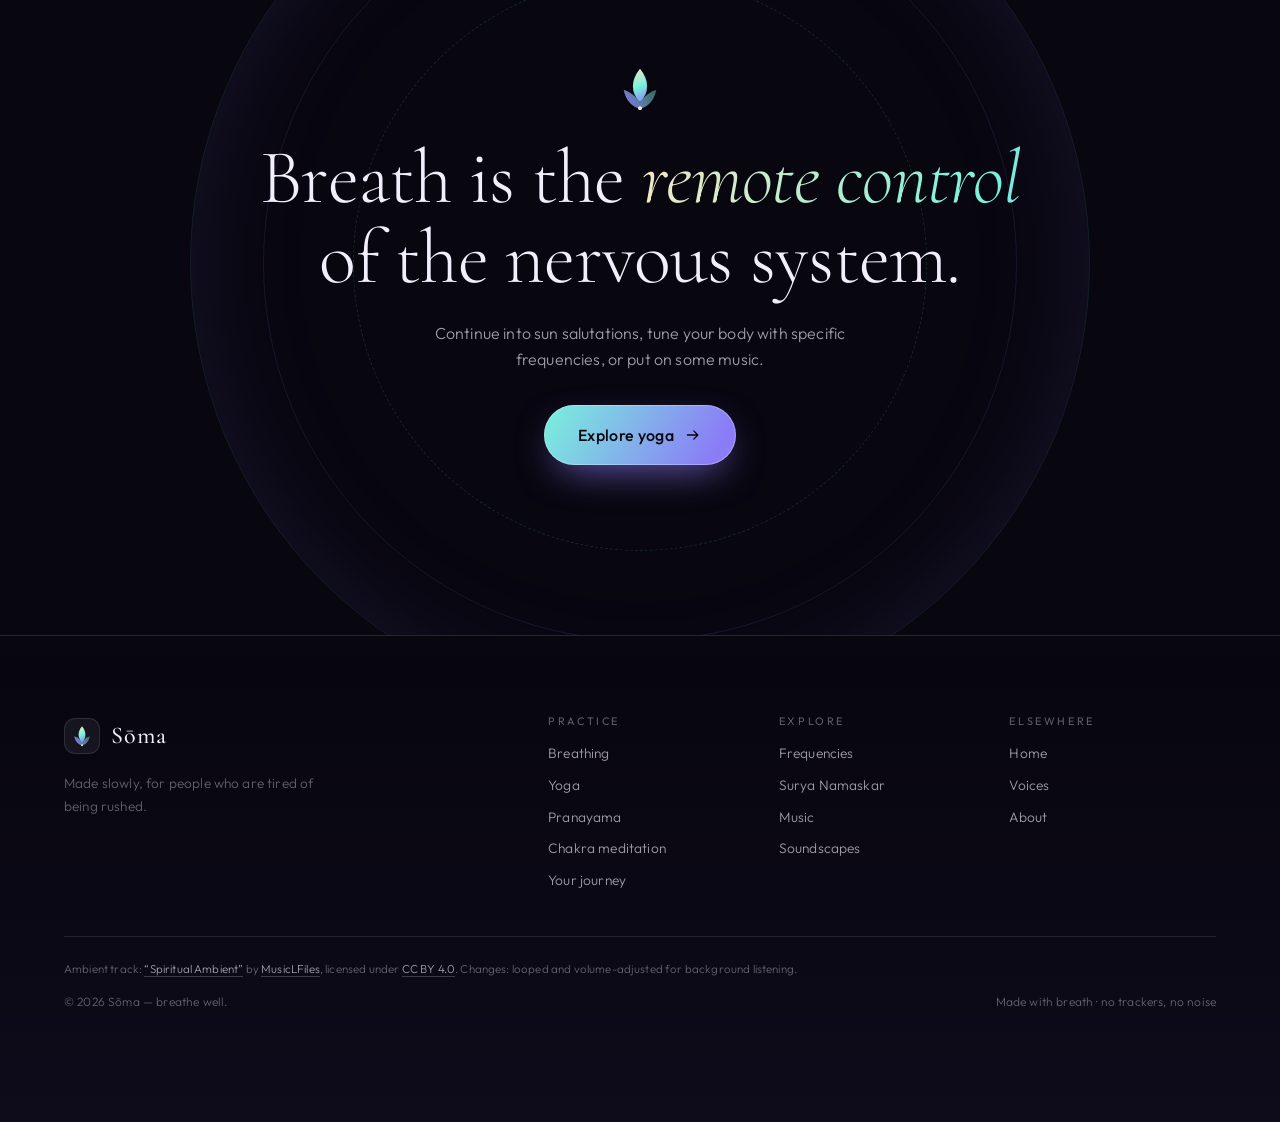
==== commit c6776fac: "Music: full YouTube-style layout (left sidebar, top search bar, pinned player, full-width rows, queu" ====
--- a/breathing.html
+++ b/breathing.html
@@ -55,6 +55,8 @@
     <symbol id="i-volume" viewBox="0 0 24 24"><path d="M4 9.5h3l4-3.2v11.4l-4-3.2H4Z" fill="none" stroke="currentColor" stroke-width="1.6" stroke-linejoin="round"/><path d="M15 9a4 4 0 0 1 0 6M17.5 6.5a7.5 7.5 0 0 1 0 11" fill="none" stroke="currentColor" stroke-width="1.6" stroke-linecap="round"/></symbol>
     <symbol id="i-stop" viewBox="0 0 24 24"><rect x="6" y="6" width="12" height="12" rx="2.4" fill="currentColor"/></symbol>
     <symbol id="i-close" viewBox="0 0 24 24"><path d="M6.5 6.5l11 11M17.5 6.5l-11 11" fill="none" stroke="currentColor" stroke-width="1.8" stroke-linecap="round"/></symbol>
+    <symbol id="i-menu" viewBox="0 0 24 24"><path d="M4 7h16M4 12h16M4 17h16" fill="none" stroke="currentColor" stroke-width="1.8" stroke-linecap="round"/></symbol>
+    <symbol id="i-search" viewBox="0 0 24 24"><circle cx="10.8" cy="10.8" r="6.3" fill="none" stroke="currentColor" stroke-width="1.8"/><path d="m15.6 15.6 4.2 4.2" fill="none" stroke="currentColor" stroke-width="1.8" stroke-linecap="round"/></symbol>
     <symbol id="i-minimize" viewBox="0 0 24 24"><path d="M5 19h14M5 14.5h14" fill="none" stroke="currentColor" stroke-width="1.8" stroke-linecap="round"/></symbol>
     <symbol id="i-pip" viewBox="0 0 24 24"><rect x="2.5" y="5" width="19" height="14" rx="2.4" fill="none" stroke="currentColor" stroke-width="1.6"/><rect x="8.5" y="12" width="10" height="7" rx="1.6" fill="currentColor" opacity=".9"/></symbol>
     <symbol id="i-music" viewBox="0 0 24 24"><path d="M9 17.5V6.4l9-2.1v10.9" fill="none" stroke="currentColor" stroke-width="1.6" stroke-linejoin="round"/><circle cx="6.6" cy="17.6" r="2.6" fill="none" stroke="currentColor" stroke-width="1.6"/><circle cx="15.6" cy="15.4" r="2.6" fill="none" stroke="currentColor" stroke-width="1.6"/></symbol>
@@ -560,7 +562,6 @@
   </div>
 </footer>
 
-{/* site.js defines window.Soma — every page bundle depends on it, so it must come FIRST */}
 <script src="assets/js/site.js"></script>
 <script src="assets/js/ambient.js"></script>
 <script src="assets/js/journey.js"></script>
--- a/styles.css
+++ b/styles.css
@@ -3625,3 +3625,657 @@
   .vplayer__actions { gap: 6px; }
   .vplayer__info b { font-size: .98rem; }
 }
+
+/* =========================================================
+   MUSIC — YouTube-style app layout
+   Left rail · sticky player · full-width sections · right queue
+   ========================================================= */
+
+body[data-page="music"] .backdrop { opacity: .55; }
+
+/* ---------- top bar ---------- */
+.ytbar {
+  position: sticky;
+  top: 0;
+  z-index: 90;
+  display: flex;
+  align-items: center;
+  gap: 14px;
+  height: 62px;
+  padding: 0 clamp(12px, 2.4vw, 24px);
+  background: rgba(8, 6, 15, .88);
+  backdrop-filter: blur(20px) saturate(150%);
+  -webkit-backdrop-filter: blur(20px) saturate(150%);
+  border-bottom: 1px solid var(--stroke);
+}
+.ytbar__burger {
+  width: 40px; height: 40px;
+  flex: none;
+  display: grid;
+  place-items: center;
+  border-radius: 50%;
+  color: var(--text-dim);
+  transition: background .3s, color .3s;
+}
+.ytbar__burger .ico { width: 20px; height: 20px; }
+.ytbar__burger:hover { background: rgba(255,255,255,.07); color: var(--text); }
+
+.ytbar__brand {
+  display: flex;
+  align-items: center;
+  gap: 9px;
+  flex: none;
+  font-family: var(--font-display);
+  font-size: 1.28rem;
+  letter-spacing: .02em;
+}
+.ytbar__mark {
+  width: 32px; height: 32px;
+  display: grid; place-items: center;
+  border-radius: 9px;
+  background: rgba(255,255,255,.06);
+  border: 1px solid var(--stroke);
+}
+.ytbar__mark svg { width: 22px; height: 22px; }
+.ytbar__sub {
+  margin-left: 6px;
+  font-family: var(--font-ui);
+  font-size: .62rem;
+  letter-spacing: .22em;
+  text-transform: uppercase;
+  color: var(--text-faint);
+  vertical-align: middle;
+}
+
+.ytbar__search {
+  display: flex;
+  align-items: center;
+  gap: 9px;
+  flex: 1;
+  max-width: 620px;
+  margin: 0 auto;
+  padding: 0 14px;
+  height: 40px;
+  border-radius: 999px;
+  border: 1px solid var(--stroke);
+  background: rgba(255,255,255,.04);
+  transition: border-color .3s, background .3s, box-shadow .3s;
+}
+.ytbar__search:focus-within {
+  border-color: rgba(121,242,220,.5);
+  background: rgba(255,255,255,.07);
+  box-shadow: 0 0 0 3px rgba(121,242,220,.1);
+}
+.ytbar__search .ico { width: 17px; height: 17px; color: var(--text-faint); flex: none; }
+.ytbar__search input {
+  flex: 1;
+  min-width: 0;
+  border: 0;
+  background: none;
+  outline: none;
+  color: var(--text);
+  font-family: inherit;
+  font-size: .88rem;
+}
+.ytbar__search input::placeholder { color: var(--text-faint); }
+.ytbar__search input::-webkit-search-cancel-button { display: none; }
+.ytbar__search button {
+  width: 26px; height: 26px;
+  display: grid; place-items: center;
+  border-radius: 50%;
+  color: var(--text-faint);
+}
+.ytbar__search button:hover { background: rgba(255,255,255,.09); color: var(--text); }
+.ytbar__link {
+  flex: none;
+  padding: 9px 16px;
+  border-radius: 999px;
+  border: 1px solid var(--stroke);
+  font-size: .78rem;
+  color: var(--text-dim);
+  transition: all .3s;
+}
+.ytbar__link:hover { color: var(--mint); border-color: rgba(121,242,220,.45); }
+
+/* ---------- three-column shell ---------- */
+.yt-shell {
+  display: grid;
+  grid-template-columns: 236px minmax(0, 1fr) 320px;
+  gap: 22px;
+  max-width: 1800px;
+  margin: 0 auto;
+  padding: 20px clamp(12px, 2.4vw, 24px) 80px;
+  align-items: start;
+}
+
+/* ---------- left rail ---------- */
+.ytrail {
+  position: sticky;
+  top: 82px;
+  display: flex;
+  flex-direction: column;
+  gap: 2px;
+  padding: 10px 8px;
+  border-radius: var(--r-md);
+  border: 1px solid var(--stroke);
+  background: rgba(255,255,255,.025);
+}
+.ytrail__item {
+  display: flex;
+  align-items: center;
+  gap: 12px;
+  padding: 10px 12px;
+  border-radius: 10px;
+  font-size: .87rem;
+  color: var(--text-dim);
+  transition: background .25s, color .25s;
+}
+.ytrail__item .ico { width: 18px; height: 18px; flex: none; opacity: .8; }
+.ytrail__item small {
+  margin-left: auto;
+  font-size: .68rem;
+  color: var(--text-faint);
+  font-variant-numeric: tabular-nums;
+}
+.ytrail__item:hover { background: rgba(255,255,255,.06); color: var(--text); }
+.ytrail__item.is-active {
+  background: rgba(121,242,220,.1);
+  color: var(--mint);
+  box-shadow: inset 0 0 0 1px rgba(121,242,220,.22);
+}
+.ytrail__item.is-active .ico { opacity: 1; }
+.ytrail__divider { height: 1px; margin: 8px 10px; background: var(--stroke); }
+.ytrail__foot {
+  margin-top: 8px;
+  padding: 8px 12px 2px;
+  font-size: .68rem;
+  line-height: 1.5;
+  color: var(--text-faint);
+}
+
+/* ---------- main column ---------- */
+.ytmain { min-width: 0; }
+
+/* sticky player */
+.ytplayer {
+  position: sticky;
+  top: 74px;
+  z-index: 60;
+  margin-bottom: 26px;
+  border-radius: var(--r-md);
+  border: 1px solid var(--stroke-strong);
+  background: #0b0817;
+  overflow: hidden;
+  box-shadow: 0 30px 80px -40px rgba(0,0,0,.95);
+  animation: panelIn .4s var(--ease);
+}
+.ytplayer[hidden] { display: none; }
+.ytplayer__stage {
+  position: relative;
+  aspect-ratio: 16 / 9;
+  background: #000;
+  max-height: 62vh;
+}
+.ytplayer__target,
+.ytplayer__target iframe {
+  position: absolute;
+  inset: 0;
+  width: 100%;
+  height: 100%;
+  border: 0;
+}
+.ytplayer__error {
+  position: absolute;
+  inset: 0;
+  display: grid;
+  place-items: center;
+  padding: 20px;
+  text-align: center;
+  font-size: .86rem;
+  color: var(--text-dim);
+  background: #0b0817;
+}
+.ytplayer__error[hidden] { display: none; }
+
+.ytplayer__info { padding: 16px 18px 14px; }
+.ytplayer__info h2 {
+  font-family: var(--font-display);
+  font-size: clamp(1.25rem, 2.4vw, 1.7rem);
+  font-weight: 500;
+  line-height: 1.2;
+  margin-bottom: 4px;
+}
+.ytplayer__byrow {
+  display: flex;
+  align-items: center;
+  gap: 12px;
+  flex-wrap: wrap;
+  margin-bottom: 12px;
+}
+.ytplayer__byrow > span {
+  font-size: .82rem;
+  color: var(--text-dim);
+}
+.ytchip {
+  padding: 5px 13px;
+  border-radius: 999px;
+  border: 1px solid var(--stroke);
+  background: rgba(255,255,255,.05);
+  font-size: .72rem;
+  color: var(--text-dim);
+  transition: all .3s;
+}
+.ytchip:hover { color: var(--text); border-color: var(--stroke-strong); }
+.ytchip[aria-pressed="true"] {
+  background: rgba(121,242,220,.14);
+  border-color: rgba(121,242,220,.4);
+  color: var(--mint);
+}
+.ytplayer__row { display: flex; align-items: center; gap: 8px; flex-wrap: wrap; }
+
+.ytlink {
+  display: inline-flex;
+  align-items: center;
+  gap: 8px;
+  padding: 9px 16px;
+  border-radius: 999px;
+  border: 1px solid rgba(255,61,61,.4);
+  background: rgba(255,61,61,.1);
+  color: #ffd9d9;
+  font-size: .78rem;
+  transition: all .3s;
+}
+.ytlink:hover { background: rgba(255,61,61,.2); border-color: rgba(255,61,61,.7); color: #fff; }
+.ytlink__mark {
+  display: inline-grid;
+  place-items: center;
+  width: 20px; height: 14px;
+  border-radius: 4px;
+  background: #ff3d3d;
+  color: #fff;
+  font-size: 8px;
+  padding-left: 2px;
+}
+.ytbtn {
+  display: inline-flex;
+  align-items: center;
+  gap: 7px;
+  padding: 9px 15px;
+  border-radius: 999px;
+  border: 1px solid var(--stroke);
+  background: rgba(255,255,255,.05);
+  font-size: .78rem;
+  color: var(--text-dim);
+  transition: all .3s var(--ease);
+}
+.ytbtn .ico { width: 15px; height: 15px; }
+.ytbtn:hover { color: var(--text); border-color: var(--stroke-strong); background: rgba(255,255,255,.1); }
+.ytbtn--danger:hover { color: var(--blush); border-color: rgba(247,169,201,.45); background: rgba(247,169,201,.1); }
+
+/* idle state */
+.ytidle {
+  display: flex;
+  align-items: center;
+  gap: 22px;
+  padding: 26px;
+  margin-bottom: 26px;
+  border-radius: var(--r-lg);
+  border: 1px solid var(--stroke);
+  background: linear-gradient(140deg, rgba(121,242,220,.07), rgba(139,123,247,.06));
+}
+.ytidle__art {
+  width: 64px; height: 64px;
+  flex: none;
+  display: grid; place-items: center;
+  border-radius: 18px;
+  background: rgba(255,255,255,.06);
+  border: 1px solid var(--stroke);
+}
+.ytidle__art svg { width: 40px; height: 40px; }
+.ytidle h1 {
+  font-family: var(--font-display);
+  font-size: clamp(1.3rem, 2.6vw, 1.9rem);
+  font-weight: 500;
+  margin-bottom: 6px;
+}
+.ytidle p { font-size: .86rem; color: var(--text-dim); max-width: 62ch; }
+
+/* ---------- sections ---------- */
+.yt-section { margin-bottom: 40px; scroll-margin-top: 78px; }
+.yt-section__head { margin-bottom: 16px; }
+.yt-section__head h2 {
+  font-family: var(--font-display);
+  font-size: clamp(1.35rem, 2.6vw, 1.9rem);
+  font-weight: 500;
+  display: flex;
+  align-items: baseline;
+  gap: 10px;
+}
+.yt-section__head p {
+  margin-top: 4px;
+  font-size: .84rem;
+  color: var(--text-dim);
+  max-width: 78ch;
+}
+
+/* grid (YouTube cards — 4 up on wide, 3, 2, 1) */
+.yt-grid {
+  display: grid;
+  grid-template-columns: repeat(auto-fill, minmax(230px, 1fr));
+  gap: 20px 16px;
+}
+.vcard { min-width: 0; }
+.vcard__thumb {
+  position: relative;
+  display: block;
+  width: 100%;
+  aspect-ratio: 16 / 9;
+  padding: 0;
+  border-radius: 12px;
+  overflow: hidden;
+  background: rgba(255,255,255,.05);
+}
+.vcard__thumb img {
+  width: 100%; height: 100%;
+  object-fit: cover;
+  transition: transform .6s var(--ease), border-radius .3s;
+}
+.vcard:hover .vcard__thumb img { transform: scale(1.04); border-radius: 12px; }
+.vcard__dur {
+  position: absolute;
+  right: 6px; bottom: 6px;
+  padding: 2px 6px;
+  border-radius: 4px;
+  background: rgba(0,0,0,.8);
+  color: #fff;
+  font-size: .68rem;
+  font-weight: 500;
+  letter-spacing: .02em;
+}
+.vcard__hoverplay {
+  position: absolute;
+  inset: 0;
+  display: grid;
+  place-items: center;
+  background: rgba(8,6,15,.45);
+  color: #fff;
+  opacity: 0;
+  transition: opacity .25s;
+}
+.vcard__hoverplay .ico { width: 26px; height: 26px; }
+.vcard:hover .vcard__hoverplay { opacity: 1; }
+.vcard__meta { padding: 10px 2px 0; }
+.vcard__meta h3 {
+  font-size: .9rem;
+  font-weight: 400;
+  line-height: 1.35;
+  color: var(--text);
+  display: -webkit-box;
+  -webkit-line-clamp: 2;
+  -webkit-box-orient: vertical;
+  overflow: hidden;
+}
+.vcard__by { font-size: .76rem; color: var(--text-faint); margin-top: 3px; }
+.vcard__note {
+  font-size: .75rem;
+  color: var(--text-faint);
+  margin-top: 4px;
+  line-height: 1.45;
+  display: -webkit-box;
+  -webkit-line-clamp: 2;
+  -webkit-box-orient: vertical;
+  overflow: hidden;
+}
+.vcard.is-playing .vcard__thumb { box-shadow: 0 0 0 2px var(--mint); }
+
+/* rows (Sounds of Isha — YouTube list style, two columns so all are visible) */
+.yt-rows {
+  display: grid;
+  grid-template-columns: repeat(auto-fill, minmax(300px, 1fr));
+  gap: 4px 18px;
+}
+.vrow {
+  display: flex;
+  align-items: center;
+  gap: 12px;
+  padding: 6px;
+  border-radius: 10px;
+  transition: background .2s;
+  min-width: 0;
+}
+.vrow:hover { background: rgba(255,255,255,.05); }
+.vrow__btn {
+  position: relative;
+  width: 108px;
+  flex: none;
+  aspect-ratio: 16 / 9;
+  padding: 0;
+  border-radius: 8px;
+  overflow: hidden;
+  background: rgba(255,255,255,.05);
+}
+.vrow__btn img { width: 100%; height: 100%; object-fit: cover; }
+.vrow__play {
+  position: absolute;
+  inset: 0;
+  display: grid;
+  place-items: center;
+  background: rgba(8,6,15,.5);
+  color: #fff;
+  opacity: 0;
+  transition: opacity .25s;
+}
+.vrow__play .ico { width: 20px; height: 20px; }
+.vrow:hover .vrow__play { opacity: 1; }
+.vrow__meta { flex: 1; min-width: 0; }
+.vrow__meta h4 {
+  font-size: .84rem;
+  font-weight: 400;
+  line-height: 1.3;
+  overflow: hidden;
+  text-overflow: ellipsis;
+  white-space: nowrap;
+}
+.vrow__meta p {
+  font-size: .73rem;
+  color: var(--text-faint);
+  margin-top: 2px;
+  overflow: hidden;
+  text-overflow: ellipsis;
+  white-space: nowrap;
+}
+.vrow__dur {
+  flex: none;
+  font-size: .7rem;
+  color: var(--text-faint);
+  font-variant-numeric: tabular-nums;
+}
+.vrow.is-playing { background: rgba(121,242,220,.08); }
+.vrow.is-playing h4 { color: var(--mint); }
+
+/* ---------- right rail: queue ---------- */
+.ytrail-right {
+  position: sticky;
+  top: 82px;
+  max-height: calc(100vh - 110px);
+  display: flex;
+  flex-direction: column;
+  padding: 16px 14px;
+  border-radius: var(--r-md);
+  border: 1px solid var(--stroke);
+  background: rgba(255,255,255,.025);
+}
+.ytq__head {
+  display: flex;
+  align-items: center;
+  justify-content: space-between;
+  gap: 10px;
+  padding-bottom: 12px;
+  margin-bottom: 8px;
+  border-bottom: 1px solid var(--stroke);
+}
+.ytq__head h2 {
+  font-family: var(--font-display);
+  font-size: 1.15rem;
+  font-weight: 500;
+}
+.ytq__clear {
+  font-size: .72rem;
+  color: var(--text-faint);
+  padding: 4px 8px;
+  border-radius: 999px;
+}
+.ytq__clear:hover { color: var(--blush); background: rgba(247,169,201,.1); }
+.ytq {
+  list-style: none;
+  overflow-y: auto;
+  flex: 1;
+  display: flex;
+  flex-direction: column;
+  gap: 2px;
+  scrollbar-width: thin;
+}
+.ytq li {
+  display: flex;
+  align-items: center;
+  gap: 10px;
+  padding: 7px 6px;
+  border-radius: 8px;
+  cursor: pointer;
+  transition: background .2s;
+}
+.ytq li:hover { background: rgba(255,255,255,.06); }
+.ytq li img {
+  width: 74px;
+  aspect-ratio: 16 / 9;
+  object-fit: cover;
+  border-radius: 6px;
+  flex: none;
+}
+.ytq__text { min-width: 0; }
+.ytq__text b {
+  display: block;
+  font-size: .78rem;
+  font-weight: 400;
+  line-height: 1.3;
+  overflow: hidden;
+  text-overflow: ellipsis;
+  display: -webkit-box;
+  -webkit-line-clamp: 2;
+  -webkit-box-orient: vertical;
+}
+.ytq__text small { font-size: .68rem; color: var(--text-faint); }
+.ytq li.is-current b { color: var(--mint); }
+.ytq__empty { font-size: .78rem; color: var(--text-faint); line-height: 1.6; }
+
+/* ---------- mini player (player scrolled away) ---------- */
+.ytmini {
+  position: fixed;
+  left: 50%;
+  bottom: 16px;
+  transform: translateX(-50%);
+  z-index: 95;
+  display: flex;
+  align-items: center;
+  gap: 8px;
+  padding: 7px 8px 7px 7px;
+  width: min(calc(100% - 24px), 460px);
+  border-radius: 999px;
+  border: 1px solid var(--stroke-strong);
+  background: rgba(16,12,30,.92);
+  backdrop-filter: blur(20px);
+  -webkit-backdrop-filter: blur(20px);
+  box-shadow: 0 24px 60px -24px rgba(0,0,0,.95);
+  animation: dockIn .4s var(--ease);
+}
+.ytmini[hidden] { display: none; }
+.ytmini__main {
+  display: flex;
+  align-items: center;
+  gap: 10px;
+  flex: 1;
+  min-width: 0;
+  text-align: left;
+  padding: 0;
+}
+.ytmini__main img {
+  width: 54px;
+  aspect-ratio: 16 / 9;
+  object-fit: cover;
+  border-radius: 6px;
+  flex: none;
+}
+.ytmini__main b {
+  display: block;
+  font-size: .8rem;
+  font-weight: 400;
+  white-space: nowrap;
+  overflow: hidden;
+  text-overflow: ellipsis;
+}
+.ytmini__main small { font-size: .68rem; color: var(--text-faint); }
+.ytmini__btn {
+  width: 34px; height: 34px;
+  flex: none;
+  display: grid;
+  place-items: center;
+  border-radius: 50%;
+  color: var(--text-dim);
+  transition: background .2s, color .2s;
+}
+.ytmini__btn .ico { width: 16px; height: 16px; }
+.ytmini__btn:hover { background: rgba(255,255,255,.1); color: var(--text); }
+.ytmini__btn#ytMiniStart .ico { transform: rotate(-90deg); }
+
+.yt-empty {
+  padding: 40px 0;
+  text-align: center;
+  color: var(--text-faint);
+  font-size: .9rem;
+}
+
+/* ---------- responsive ---------- */
+@media (max-width: 1400px) {
+  .yt-shell { grid-template-columns: 210px minmax(0, 1fr) 280px; gap: 18px; }
+}
+@media (max-width: 1180px) {
+  .yt-shell { grid-template-columns: minmax(0, 1fr) 280px; }
+  .ytrail { display: none; }
+}
+@media (max-width: 900px) {
+  .yt-shell { grid-template-columns: minmax(0, 1fr); }
+  .ytrail-right { position: static; max-height: none; }
+  .ytbar__link { display: none; }
+  .ytplayer { position: static; }
+}
+@media (max-width: 620px) {
+  .ytbar { gap: 8px; height: 56px; }
+  .ytbar__sub { display: none; }
+  .ytbar__brand { font-size: 1.1rem; }
+  .ytbar__search { height: 36px; }
+  .yt-player__info { padding: 12px 14px; }
+  .ytbtn span, .ytlink span:not(.ytlink__mark) { display: none; }
+  .ytbtn, .ytlink { padding: 9px 12px; }
+  .ytidle { flex-direction: column; align-items: flex-start; gap: 14px; }
+  .yt-grid { grid-template-columns: repeat(auto-fill, minmax(160px, 1fr)); gap: 16px 10px; }
+  .yt-rows { grid-template-columns: 1fr; }
+  .vrow__btn { width: 92px; }
+}
+
+/* drawer rail on narrow screens */
+@media (max-width: 1180px) {
+  .yt-shell.is-rail-open .ytrail {
+    display: flex;
+    position: fixed;
+    top: 62px; left: 0; bottom: 0;
+    width: 250px;
+    z-index: 99;
+    border-radius: 0;
+    border-right: 1px solid var(--stroke-strong);
+    background: rgba(12,9,24,.98);
+    backdrop-filter: blur(24px);
+    animation: drawerIn .3s var(--ease);
+    overflow-y: auto;
+  }
+}
+@keyframes drawerIn { from { transform: translateX(-100%); } }
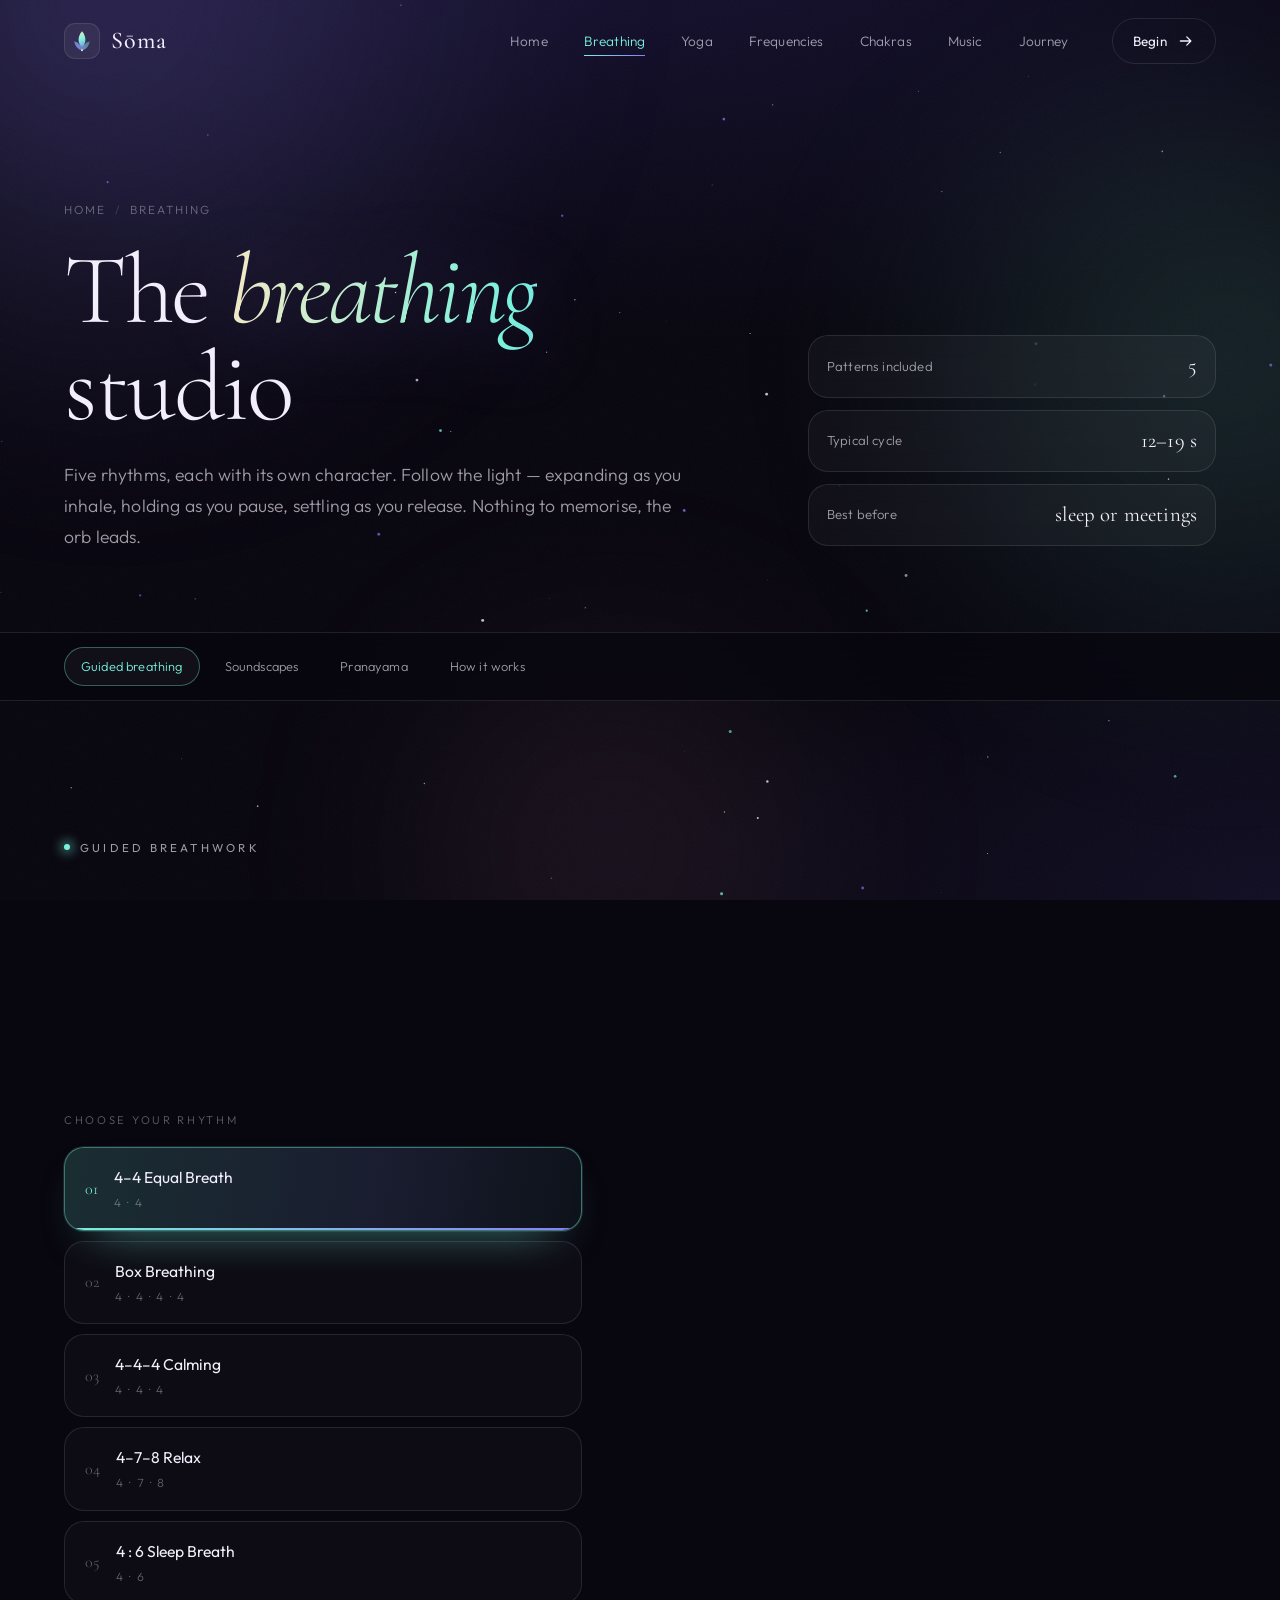
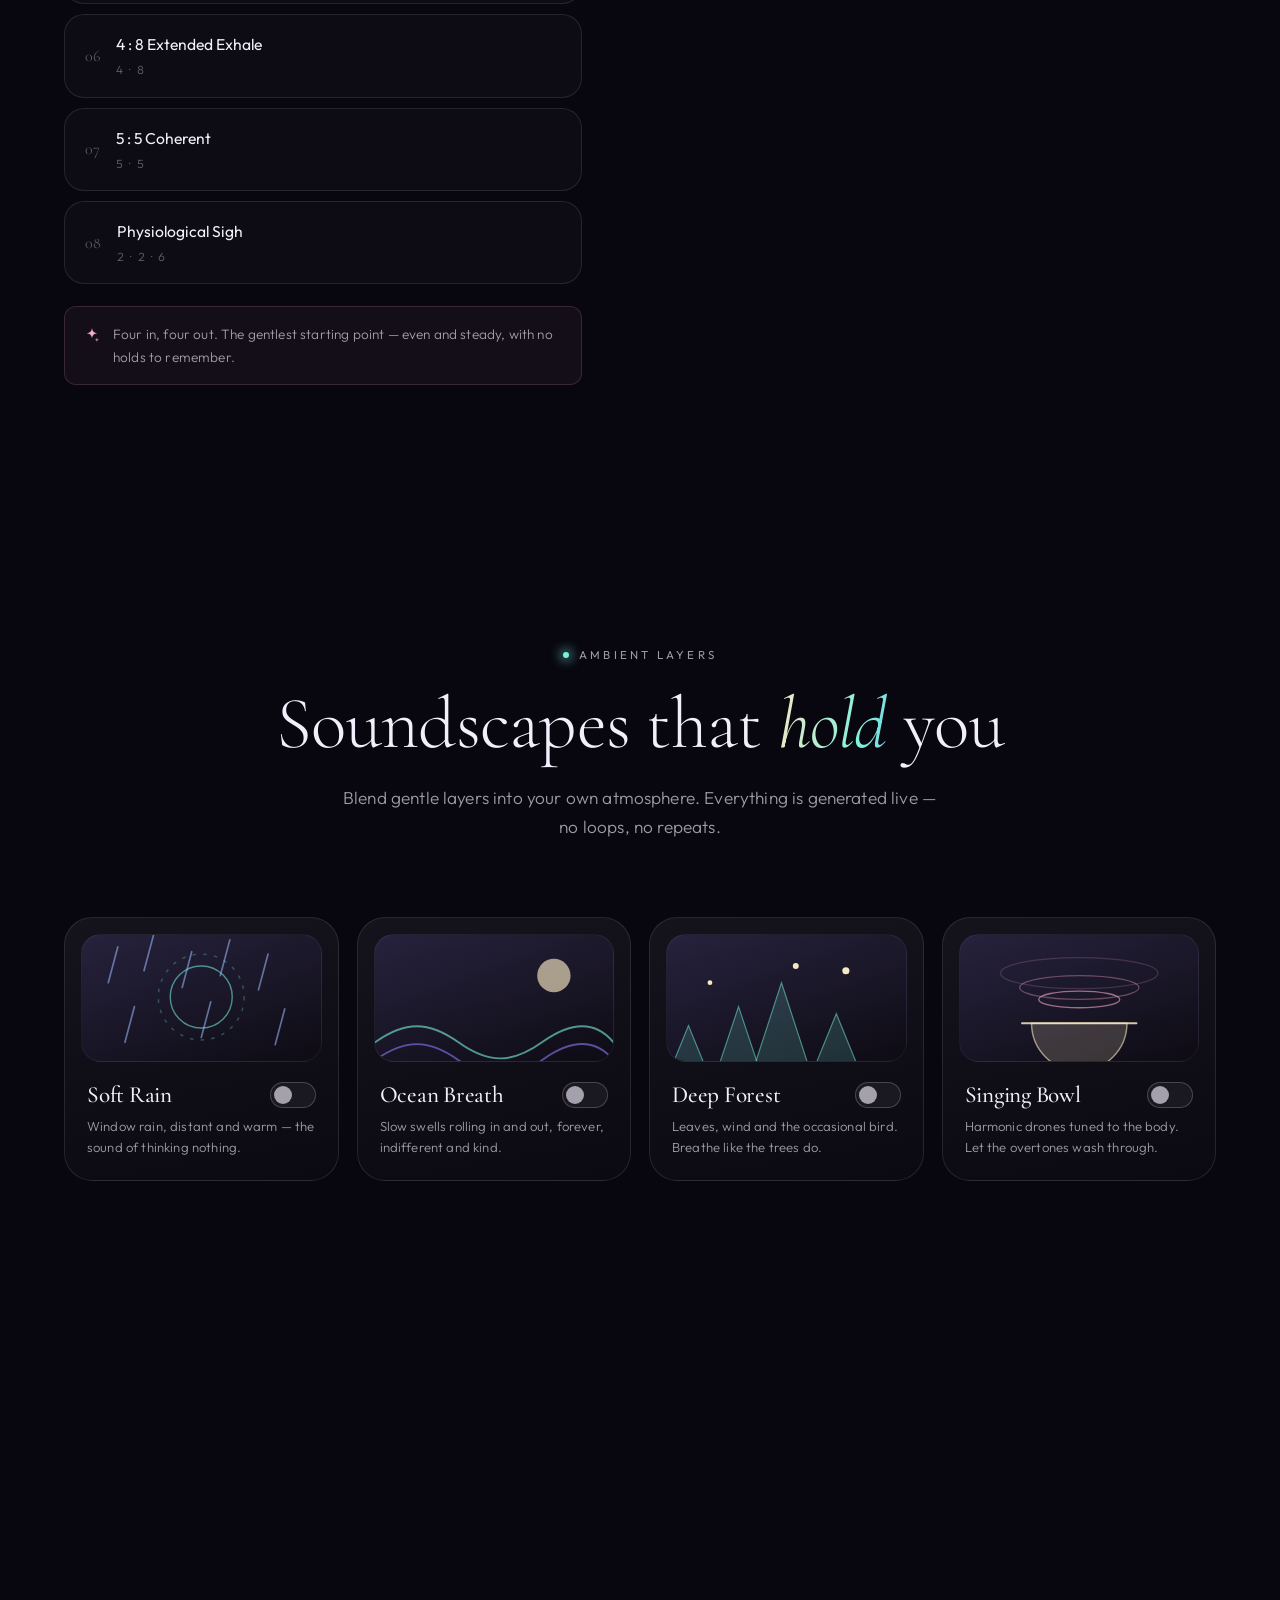
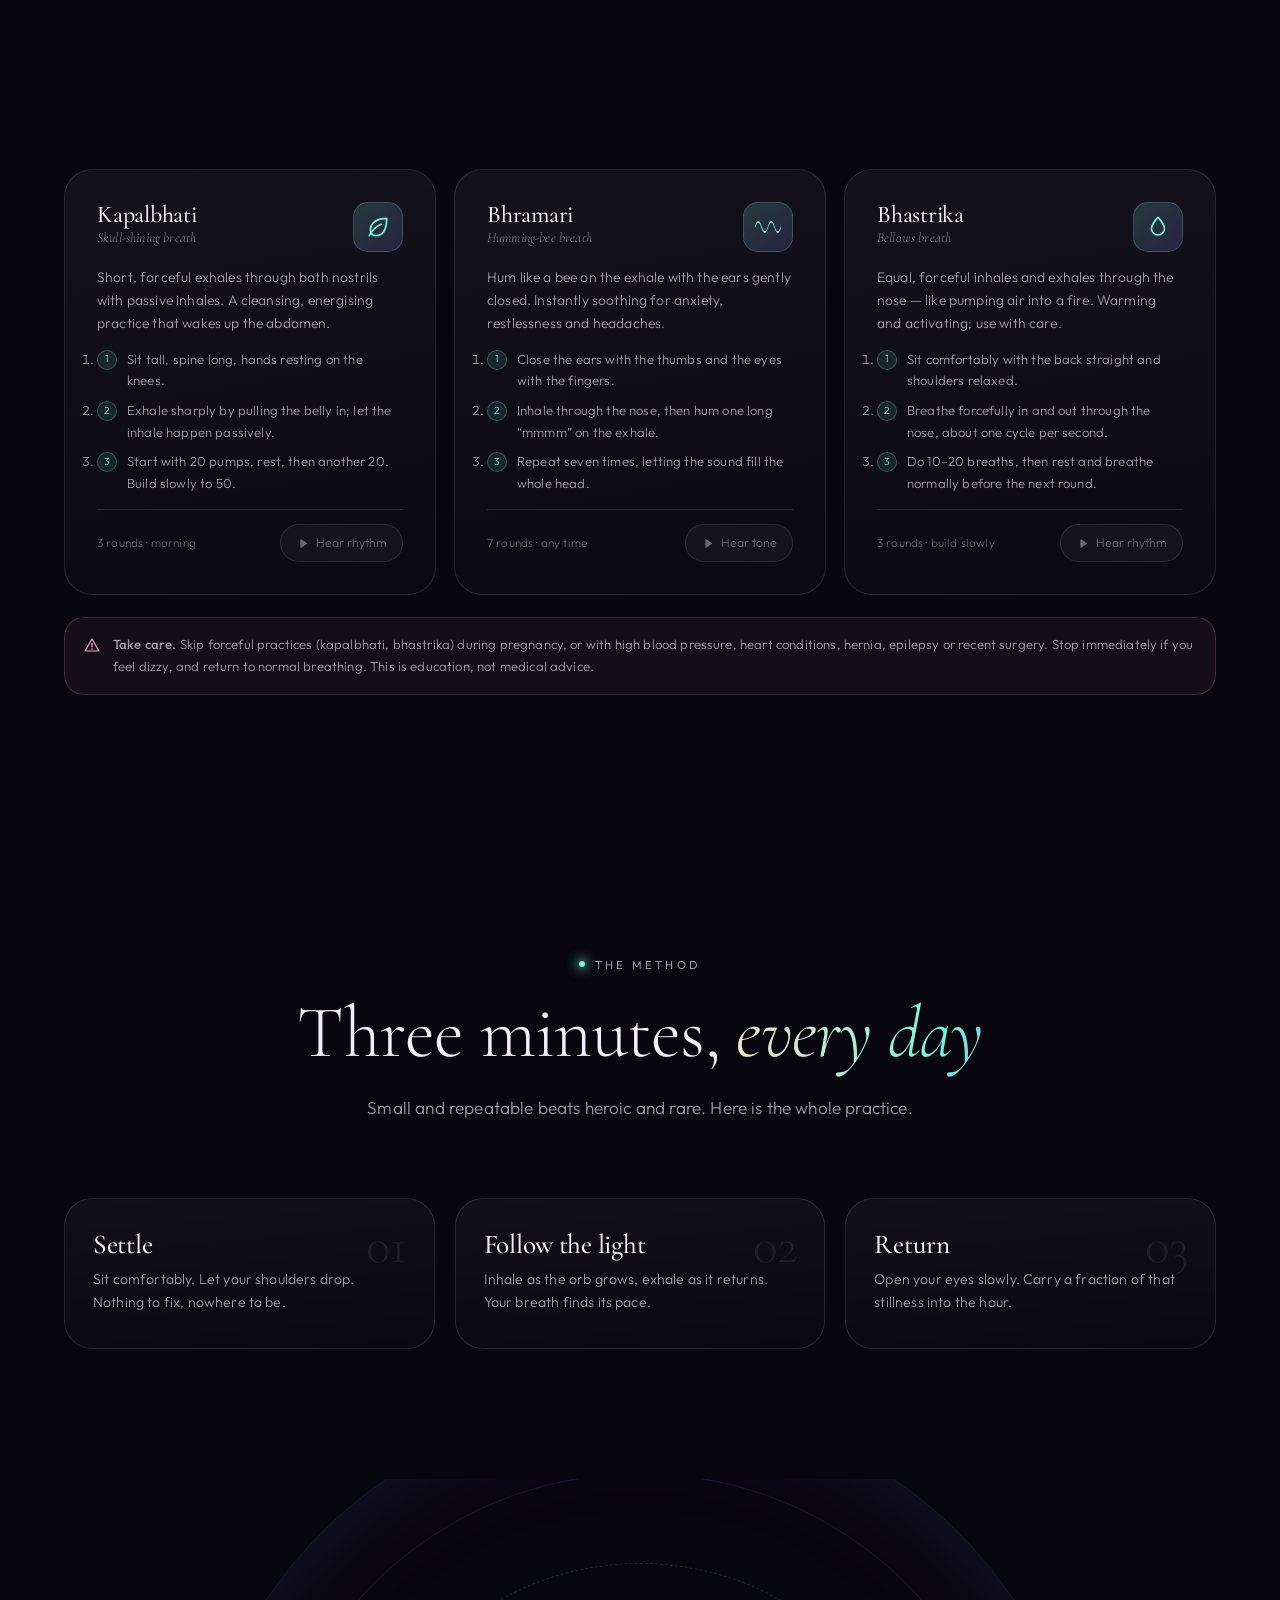
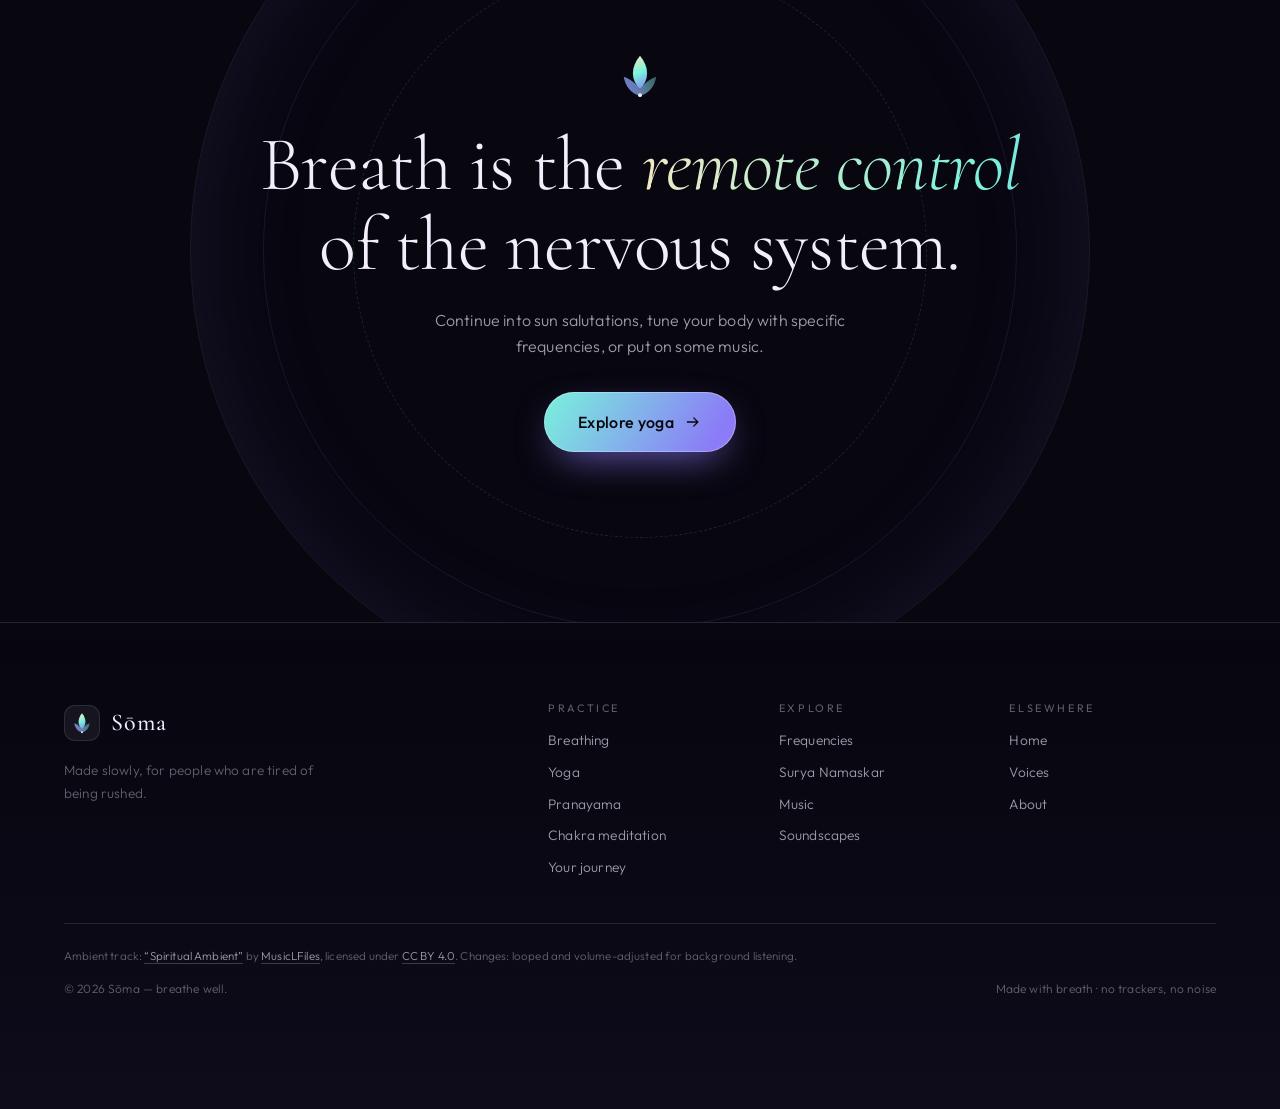
==== commit f1a14272: "Music: clean YouTube-style layout - no nav overlap, player never hides the feed, up-next queue, prev" ====
--- a/breathing.html
+++ b/breathing.html
@@ -68,6 +68,9 @@
     <symbol id="i-theatre" viewBox="0 0 24 24"><rect x="3.5" y="6.5" width="17" height="11" rx="2" fill="none" stroke="currentColor" stroke-width="1.6"/><path d="M3.5 10.5h17" stroke="currentColor" stroke-width="1.6"/></symbol>
     <symbol id="i-caption" viewBox="0 0 24 24"><rect x="3.5" y="5.5" width="17" height="13" rx="2.5" fill="none" stroke="currentColor" stroke-width="1.6"/><path d="M10 10.4a2.4 2.4 0 1 0 0 3.2M17 10.4a2.4 2.4 0 1 0 0 3.2" fill="none" stroke="currentColor" stroke-width="1.6" stroke-linecap="round"/></symbol>
     <symbol id="i-share" viewBox="0 0 24 24"><path d="M14.5 4.8 19.5 9l-5 4.2V10.6c-4.6 0-7.4 1.7-9 4.6.2-5.3 3.2-8.4 9-8.6Z" fill="none" stroke="currentColor" stroke-width="1.6" stroke-linejoin="round"/></symbol>
+    <symbol id="i-prev" viewBox="0 0 24 24"><path d="M6.5 5v14" stroke="currentColor" stroke-width="1.8" stroke-linecap="round"/><path d="M19 6.4v11.2c0 .8-.9 1.3-1.6.9l-8.6-5.6a1.1 1.1 0 0 1 0-1.8l8.6-5.6c.7-.4 1.6.1 1.6.9Z" fill="currentColor"/></symbol>
+    <symbol id="i-next" viewBox="0 0 24 24"><path d="M17.5 5v14" stroke="currentColor" stroke-width="1.8" stroke-linecap="round"/><path d="M5 6.4v11.2c0 .8.9 1.3 1.6.9l8.6-5.6a1.1 1.1 0 0 0 0-1.8L6.6 5.5C5.9 5.1 5 5.6 5 6.4Z" fill="currentColor"/></symbol>
+    <symbol id="i-plus" viewBox="0 0 24 24"><path d="M12 5.5v13M5.5 12h13" fill="none" stroke="currentColor" stroke-width="1.8" stroke-linecap="round"/></symbol>
   </defs>
 </svg>
 
--- a/styles.css
+++ b/styles.css
@@ -3628,25 +3628,37 @@
 
 /* =========================================================
    MUSIC — YouTube-style app layout
-   Left rail · sticky player · full-width sections · right queue
+
+   Own fixed top bar (the site nav is not rendered on this page)
+   · left rail · player that stays put while playing
+   · full feed underneath · up-next rail · floating mini player
    ========================================================= */
 
-body[data-page="music"] .backdrop { opacity: .55; }
+body[data-page="music"] { --nav-h: 64px; }
+body[data-page="music"] .backdrop { opacity: .4; }
+body[data-page="music"] .nav,
+body[data-page="music"] .nav.is-open,
+body[data-page="music"] .nav__burger { display: none !important; }
+body[data-page="music"] main { padding-top: 0; }
+/* the site's ticking announcement strip must not sit under the app bar */
+body[data-page="music"] .ticker { display: none; }
 
 /* ---------- top bar ---------- */
 .ytbar {
-  position: sticky;
-  top: 0;
-  z-index: 90;
-  display: flex;
-  align-items: center;
-  gap: 14px;
-  height: 62px;
-  padding: 0 clamp(12px, 2.4vw, 24px);
-  background: rgba(8, 6, 15, .88);
+  position: fixed;
+  inset: 0 0 auto 0;
+  z-index: 120;
+  display: flex;
+  align-items: center;
+  gap: 10px;
+  height: var(--nav-h);
+  padding: 0 clamp(12px, 2vw, 22px);
+  background: rgba(8, 6, 15, .92);
   backdrop-filter: blur(20px) saturate(150%);
   -webkit-backdrop-filter: blur(20px) saturate(150%);
   border-bottom: 1px solid var(--stroke);
+  box-sizing: border-box;
+  overflow: visible;
 }
 .ytbar__burger {
   width: 40px; height: 40px;
@@ -3657,101 +3669,103 @@
   color: var(--text-dim);
   transition: background .3s, color .3s;
 }
-.ytbar__burger .ico { width: 20px; height: 20px; }
-.ytbar__burger:hover { background: rgba(255,255,255,.07); color: var(--text); }
+.ytbar__burger svg { width: 20px; height: 20px; }
+.ytbar__burger:hover { background: rgba(255,255,255,.08); color: var(--text); }
 
 .ytbar__brand {
   display: flex;
   align-items: center;
   gap: 9px;
   flex: none;
+  margin-right: 12px;
   font-family: var(--font-display);
-  font-size: 1.28rem;
+  font-size: 1.25rem;
   letter-spacing: .02em;
 }
 .ytbar__mark {
-  width: 32px; height: 32px;
+  width: 34px; height: 34px;
   display: grid; place-items: center;
-  border-radius: 9px;
+  border-radius: 10px;
   background: rgba(255,255,255,.06);
   border: 1px solid var(--stroke);
 }
-.ytbar__mark svg { width: 22px; height: 22px; }
-.ytbar__sub {
-  margin-left: 6px;
+.ytbar__mark svg { width: 24px; height: 24px; }
+.ytbar__word em {
+  margin-left: 7px;
   font-family: var(--font-ui);
-  font-size: .62rem;
+  font-style: normal;
+  font-size: .6rem;
   letter-spacing: .22em;
   text-transform: uppercase;
   color: var(--text-faint);
   vertical-align: middle;
 }
 
-.ytbar__search {
-  display: flex;
-  align-items: center;
-  gap: 9px;
-  flex: 1;
-  max-width: 620px;
-  margin: 0 auto;
+.ytbar__nav {
+  display: flex;
+  align-items: center;
+  gap: 4px;
+  flex: 1 1 auto;
+  min-width: 0;
+  margin-left: auto;
+  justify-content: flex-end;
+  overflow-x: auto;
+  overflow-y: hidden;
+  scrollbar-width: none;
+  padding: 4px 8px;
+  height: 100%;
+}
+.ytbar__nav::-webkit-scrollbar { display: none; }
+.ytbar__nav a {
+  flex: none;
+  padding: 7px 13px;
+  border-radius: 999px;
+  font-size: .78rem;
+  line-height: 1.25;
+  color: var(--text-dim);
+  white-space: nowrap;
+  transition: background .3s, color .3s;
+}
+.ytbar__nav a:hover { background: rgba(255,255,255,.08); color: var(--text); }
+.ytbar__nav a.is-active {
+  color: #07110f;
+  background: linear-gradient(120deg, var(--mint), var(--violet));
+  font-weight: 600;
+}
+
+.ytbar__site {
+  flex: none;
+  display: inline-flex;
+  align-items: center;
+  gap: 6px;
+  height: 38px;
   padding: 0 14px;
-  height: 40px;
+  margin-left: 8px;
   border-radius: 999px;
-  border: 1px solid var(--stroke);
-  background: rgba(255,255,255,.04);
-  transition: border-color .3s, background .3s, box-shadow .3s;
-}
-.ytbar__search:focus-within {
-  border-color: rgba(121,242,220,.5);
-  background: rgba(255,255,255,.07);
-  box-shadow: 0 0 0 3px rgba(121,242,220,.1);
-}
-.ytbar__search .ico { width: 17px; height: 17px; color: var(--text-faint); flex: none; }
-.ytbar__search input {
-  flex: 1;
-  min-width: 0;
-  border: 0;
-  background: none;
-  outline: none;
-  color: var(--text);
-  font-family: inherit;
-  font-size: .88rem;
-}
-.ytbar__search input::placeholder { color: var(--text-faint); }
-.ytbar__search input::-webkit-search-cancel-button { display: none; }
-.ytbar__search button {
-  width: 26px; height: 26px;
-  display: grid; place-items: center;
-  border-radius: 50%;
-  color: var(--text-faint);
-}
-.ytbar__search button:hover { background: rgba(255,255,255,.09); color: var(--text); }
-.ytbar__link {
-  flex: none;
-  padding: 9px 16px;
-  border-radius: 999px;
-  border: 1px solid var(--stroke);
+  border: 1px solid var(--stroke-strong);
+  background: rgba(255,255,255,.05);
   font-size: .78rem;
   color: var(--text-dim);
-  transition: all .3s;
-}
-.ytbar__link:hover { color: var(--mint); border-color: rgba(121,242,220,.45); }
+  transition: color .3s, background .3s, border-color .3s;
+}
+.ytbar__site svg { width: 15px; height: 15px; transform: rotate(180deg); }
+.ytbar__site:hover { color: var(--text); background: rgba(255,255,255,.1); border-color: rgba(121,242,220,.4); }
 
 /* ---------- three-column shell ---------- */
 .yt-shell {
   display: grid;
-  grid-template-columns: 236px minmax(0, 1fr) 320px;
-  gap: 22px;
-  max-width: 1800px;
+  grid-template-columns: 236px minmax(0, 1fr) 340px;
+  gap: 24px;
+  max-width: 1840px;
   margin: 0 auto;
-  padding: 20px clamp(12px, 2.4vw, 24px) 80px;
+  padding: calc(var(--nav-h) + 20px) clamp(12px, 2vw, 24px) 96px;
   align-items: start;
 }
 
 /* ---------- left rail ---------- */
 .ytrail {
   position: sticky;
-  top: 82px;
+  top: calc(var(--nav-h) + 16px);
   display: flex;
   flex-direction: column;
   gap: 2px;
@@ -3770,7 +3784,7 @@
   color: var(--text-dim);
   transition: background .25s, color .25s;
 }
-.ytrail__item .ico { width: 18px; height: 18px; flex: none; opacity: .8; }
+.ytrail__item svg { width: 18px; height: 18px; flex: none; opacity: .8; }
 .ytrail__item small {
   margin-left: auto;
   font-size: .68rem;
@@ -3783,47 +3797,63 @@
   color: var(--mint);
   box-shadow: inset 0 0 0 1px rgba(121,242,220,.22);
 }
-.ytrail__item.is-active .ico { opacity: 1; }
+.ytrail__item.is-active svg { opacity: 1; }
 .ytrail__divider { height: 1px; margin: 8px 10px; background: var(--stroke); }
 .ytrail__foot {
-  margin-top: 8px;
+  margin: 8px 0 4px;
   padding: 8px 12px 2px;
   font-size: .68rem;
-  line-height: 1.5;
+  line-height: 1.55;
   color: var(--text-faint);
 }
+.ytrail__scrim { display: none; }
 
 /* ---------- main column ---------- */
 .ytmain { min-width: 0; }
 
-/* sticky player */
+/* ---------- player: sticky, never covers the list ---------- */
 .ytplayer {
   position: sticky;
-  top: 74px;
+  top: calc(var(--nav-h) + 12px);
   z-index: 60;
-  margin-bottom: 26px;
+  margin-bottom: 30px;
   border-radius: var(--r-md);
   border: 1px solid var(--stroke-strong);
   background: #0b0817;
+  /* opaque all the way through — the feed scrolls underneath the sticky
+     player and must never show through it */
+  isolation: isolate;
+  contain: paint;
   overflow: hidden;
   box-shadow: 0 30px 80px -40px rgba(0,0,0,.95);
   animation: panelIn .4s var(--ease);
 }
-.ytplayer[hidden] { display: none; }
+
+.ytplayer__inner { display: grid; background: #0b0817; }
+.ytplayer__left { min-width: 0; background: #000; position: relative; }
+
 .ytplayer__stage {
   position: relative;
   aspect-ratio: 16 / 9;
   background: #000;
-  max-height: 62vh;
-}
+}
+/* nothing playing: the whole stage is the idle card, not a black hole */
+.ytplayer:not(.is-playing) .ytidle:not([hidden]) { position: absolute; inset: 0; }
+.ytplayer__target { background: #000; }
+.ytidle { z-index: 2; }
 .ytplayer__target,
-.ytplayer__target iframe {
+.ytplayer__target iframe,
+.ytplayer__target > div {
   position: absolute;
   inset: 0;
   width: 100%;
   height: 100%;
   border: 0;
-}
+  background: #000;
+}
+/* when idle, the target is a transparent backdrop so the idle card shows */
+.ytplayer:not(.is-playing) .ytplayer__target { background: transparent; }
+.ytplayer:not(.is-playing) .ytplayer__target:empty { background: transparent; }
 .ytplayer__error {
   position: absolute;
   inset: 0;
@@ -3834,50 +3864,133 @@
   font-size: .86rem;
   color: var(--text-dim);
   background: #0b0817;
+  z-index: 3;
 }
 .ytplayer__error[hidden] { display: none; }
 
-.ytplayer__info { padding: 16px 18px 14px; }
-.ytplayer__info h2 {
+/* idle: a quiet "nothing playing" screen inside the 16:9 frame */
+.ytidle {
+  display: flex;
+  flex-direction: column;
+  align-items: center;
+  justify-content: center;
+  gap: 12px;
+  padding: 18px 22px;
+  text-align: center;
+  background:
+    radial-gradient(60% 70% at 50% 30%, rgba(121,242,220,.12), transparent 70%),
+    radial-gradient(60% 70% at 70% 90%, rgba(139,123,247,.14), transparent 70%),
+    #0b0817;
+  animation: ytIdleIn .9s var(--ease);
+}
+.ytidle__art {
+  width: 58px; height: 58px;
+  display: grid; place-items: center;
+  border-radius: 18px;
+  background: rgba(255,255,255,.05);
+  border: 1px solid var(--stroke-strong);
+  box-shadow: 0 0 60px -12px rgba(121,242,220,.5);
+}
+.ytidle__art svg { width: 38px; height: 38px; }
+.ytidle__txt b {
+  display: block;
   font-family: var(--font-display);
-  font-size: clamp(1.25rem, 2.4vw, 1.7rem);
+  font-size: clamp(1.1rem, 1.7vw, 1.45rem);
   font-weight: 500;
-  line-height: 1.2;
-  margin-bottom: 4px;
+  margin-bottom: 6px;
+  color: var(--text);
+}
+.ytidle__txt small {
+  display: block;
+  max-width: 40ch;
+  margin: 0 auto;
+  font-size: .8rem;
+  line-height: 1.5;
+  color: var(--text-dim);
+}
+.ytidle[hidden] { display: none; }
+@keyframes ytIdleIn { from { opacity: 0; transform: scale(.98); } }
+
+/* player info */
+.ytplayer__right {
+  padding: 18px 20px 16px;
+  background: linear-gradient(180deg, #0b0817, #0a0714);
+}
+.ytplayer__right h1 {
+  font-family: var(--font-display);
+  font-size: clamp(1.2rem, 2.1vw, 1.65rem);
+  font-weight: 500;
+  line-height: 1.22;
+  margin-bottom: 8px;
+  color: var(--text);
 }
 .ytplayer__byrow {
   display: flex;
   align-items: center;
-  gap: 12px;
-  flex-wrap: wrap;
-  margin-bottom: 12px;
-}
-.ytplayer__byrow > span {
+  gap: 10px;
+  margin-bottom: 14px;
   font-size: .82rem;
   color: var(--text-dim);
-}
-.ytchip {
-  padding: 5px 13px;
+  min-width: 0;
+}
+.ytplayer__byrow > span:last-child {
+  min-width: 0;
+  overflow: hidden;
+  text-overflow: ellipsis;
+  white-space: nowrap;
+}
+.ytplayer__av {
+  width: 34px; height: 34px;
+  flex: none;
+  display: grid; place-items: center;
+  border-radius: 50%;
+  background: rgba(121,242,220,.1);
+  border: 1px solid rgba(121,242,220,.3);
+}
+.ytplayer__av svg { width: 22px; height: 22px; }
+
+.ytplayer__row {
+  display: flex;
+  align-items: center;
+  gap: 8px;
+  flex-wrap: wrap;
+}
+.ytplayer__row .ytbtn,
+.ytplayer__row .ytlink {
+  height: 40px;
+  padding: 0 16px;
+  box-sizing: border-box;
+}
+.ytplayer__row .ytbtn svg { flex: none; }
+.ytplayer__row .ytbtn span { line-height: 1; }
+
+.ytbtn {
+  display: inline-flex;
+  align-items: center;
+  gap: 7px;
+  padding: 9px 15px;
   border-radius: 999px;
   border: 1px solid var(--stroke);
   background: rgba(255,255,255,.05);
-  font-size: .72rem;
+  font-size: .78rem;
   color: var(--text-dim);
-  transition: all .3s;
-}
-.ytchip:hover { color: var(--text); border-color: var(--stroke-strong); }
-.ytchip[aria-pressed="true"] {
-  background: rgba(121,242,220,.14);
-  border-color: rgba(121,242,220,.4);
-  color: var(--mint);
-}
-.ytplayer__row { display: flex; align-items: center; gap: 8px; flex-wrap: wrap; }
+  transition: all .3s var(--ease);
+}
+.ytbtn svg { width: 15px; height: 15px; }
+.ytbtn:hover { color: var(--text); border-color: var(--stroke-strong); background: rgba(255,255,255,.1); }
+.ytbtn--solid {
+  background: rgba(255,255,255,.1);
+  border-color: var(--stroke-strong);
+  color: var(--text);
+  font-weight: 500;
+}
+.ytbtn--solid:hover { background: rgba(121,242,220,.16); border-color: rgba(121,242,220,.45); color: var(--mint); }
 
 .ytlink {
   display: inline-flex;
   align-items: center;
   gap: 8px;
-  padding: 9px 16px;
+  padding: 9px 15px;
   border-radius: 999px;
   border: 1px solid rgba(255,61,61,.4);
   background: rgba(255,61,61,.1);
@@ -3896,60 +4009,36 @@
   font-size: 8px;
   padding-left: 2px;
 }
-.ytbtn {
-  display: inline-flex;
-  align-items: center;
-  gap: 7px;
-  padding: 9px 15px;
-  border-radius: 999px;
-  border: 1px solid var(--stroke);
-  background: rgba(255,255,255,.05);
-  font-size: .78rem;
-  color: var(--text-dim);
-  transition: all .3s var(--ease);
-}
-.ytbtn .ico { width: 15px; height: 15px; }
-.ytbtn:hover { color: var(--text); border-color: var(--stroke-strong); background: rgba(255,255,255,.1); }
-.ytbtn--danger:hover { color: var(--blush); border-color: rgba(247,169,201,.45); background: rgba(247,169,201,.1); }
-
-/* idle state */
-.ytidle {
-  display: flex;
-  align-items: center;
-  gap: 22px;
-  padding: 26px;
-  margin-bottom: 26px;
-  border-radius: var(--r-lg);
-  border: 1px solid var(--stroke);
-  background: linear-gradient(140deg, rgba(121,242,220,.07), rgba(139,123,247,.06));
-}
-.ytidle__art {
-  width: 64px; height: 64px;
-  flex: none;
-  display: grid; place-items: center;
-  border-radius: 18px;
-  background: rgba(255,255,255,.06);
-  border: 1px solid var(--stroke);
-}
-.ytidle__art svg { width: 40px; height: 40px; }
-.ytidle h1 {
-  font-family: var(--font-display);
-  font-size: clamp(1.3rem, 2.6vw, 1.9rem);
-  font-weight: 500;
-  margin-bottom: 6px;
-}
-.ytidle p { font-size: .86rem; color: var(--text-dim); max-width: 62ch; }
+.ytplayer__hint {
+  margin-top: 14px;
+  font-size: .74rem;
+  color: var(--text-faint);
+  white-space: nowrap;
+  overflow: hidden;
+  text-overflow: ellipsis;
+}
+[hidden] { display: none !important; }
 
 /* ---------- sections ---------- */
-.yt-section { margin-bottom: 40px; scroll-margin-top: 78px; }
+.yt-section {
+  margin-bottom: 44px;
+  scroll-margin-top: calc(var(--nav-h) + 20px);
+  min-width: 0;
+}
 .yt-section__head { margin-bottom: 16px; }
 .yt-section__head h2 {
   font-family: var(--font-display);
-  font-size: clamp(1.35rem, 2.6vw, 1.9rem);
+  font-size: clamp(1.35rem, 2.6vw, 1.85rem);
   font-weight: 500;
   display: flex;
   align-items: baseline;
   gap: 10px;
+}
+.yt-section__head h2 span {
+  font-family: var(--font-ui);
+  font-size: .78rem;
+  color: var(--text-faint);
+  font-variant-numeric: tabular-nums;
 }
 .yt-section__head p {
   margin-top: 4px;
@@ -3958,12 +4047,33 @@
   max-width: 78ch;
 }
 
-/* grid (YouTube cards — 4 up on wide, 3, 2, 1) */
+/* filter chips, YouTube style, under the home heading */
+.yt-chips {
+  display: flex;
+  gap: 8px;
+  flex-wrap: wrap;
+  margin-top: 14px;
+}
+.yt-chip {
+  padding: 7px 14px;
+  border-radius: 8px;
+  border: 1px solid var(--stroke);
+  background: rgba(255,255,255,.06);
+  font-size: .78rem;
+  color: var(--text);
+  transition: background .25s, border-color .25s, color .25s;
+}
+.yt-chip:hover { background: rgba(255,255,255,.13); border-color: var(--stroke-strong); }
+.yt-chip[data-cat="home"] { background: var(--text); color: #0b0817; border-color: transparent; font-weight: 500; }
+
+/* grid (YouTube cards) */
 .yt-grid {
   display: grid;
-  grid-template-columns: repeat(auto-fill, minmax(230px, 1fr));
-  gap: 20px 16px;
-}
+  grid-template-columns: repeat(auto-fill, minmax(236px, 1fr));
+  gap: 26px 18px;
+}
+.yt-grid--feature { grid-template-columns: repeat(auto-fill, minmax(260px, 1fr)); }
+
 .vcard { min-width: 0; }
 .vcard__thumb {
   position: relative;
@@ -3978,21 +4088,166 @@
 .vcard__thumb img {
   width: 100%; height: 100%;
   object-fit: cover;
-  transition: transform .6s var(--ease), border-radius .3s;
-}
-.vcard:hover .vcard__thumb img { transform: scale(1.04); border-radius: 12px; }
+  transition: transform .5s var(--ease);
+}
+.vcard:hover .vcard__thumb img { transform: scale(1.04); }
 .vcard__dur {
   position: absolute;
   right: 6px; bottom: 6px;
   padding: 2px 6px;
   border-radius: 4px;
-  background: rgba(0,0,0,.8);
+  background: rgba(0,0,0,.82);
   color: #fff;
   font-size: .68rem;
   font-weight: 500;
-  letter-spacing: .02em;
-}
-.vcard__hoverplay {
+}
+.vcard__play {
+  position: absolute;
+  inset: 0;
+  display: grid;
+  place-items: center;
+  background: rgba(8,6,15,.42);
+  color: #fff;
+  opacity: 0;
+  transition: opacity .25s;
+}
+.vcard__play svg { width: 22px; height: 22px; filter: drop-shadow(0 2px 10px rgba(0,0,0,.8)); }
+.vcard:hover .vcard__play { opacity: 1; }
+/* the equaliser replaces the play badge while a track is playing */
+.vcard.is-playing .vcard__play { display: none; }
+
+.vcard__meta {
+  display: flex;
+  align-items: flex-start;
+  gap: 12px;
+  padding: 10px 2px 0;
+}
+.vcard__txt { min-width: 0; flex: 1; }
+.vcard__meta h3 {
+  font-size: .9rem;
+  font-weight: 400;
+  line-height: 1.35;
+  color: var(--text);
+  margin: 0;
+  display: -webkit-box;
+  -webkit-line-clamp: 2;
+  -webkit-box-orient: vertical;
+  overflow: hidden;
+}
+.vcard__meta p,
+.vrow__meta p {
+  font-size: .76rem;
+  color: var(--text-faint);
+  overflow: hidden;
+  text-overflow: ellipsis;
+  white-space: nowrap;
+}
+.vcard__by { margin-top: 3px; }
+.vcard__note {
+  font-size: .74rem;
+  color: var(--text-faint);
+  margin-top: 4px;
+  line-height: 1.45;
+  white-space: normal;
+  display: -webkit-box;
+  -webkit-line-clamp: 2;
+  -webkit-box-orient: vertical;
+  overflow: hidden;
+}
+.vcard__more,
+.vrow__more {
+  flex: none;
+  width: 32px; height: 32px;
+  display: grid;
+  place-items: center;
+  border-radius: 50%;
+  color: var(--text-faint);
+  opacity: 0;
+  transition: opacity .2s, background .2s, color .2s, transform .2s;
+}
+.vcard__more svg, .vrow__more svg { width: 16px; height: 16px; }
+.vcard:hover .vcard__more,
+.vrow:hover .vrow__more { opacity: 1; }
+.vcard__more:hover, .vrow__more:hover { background: rgba(255,255,255,.1); color: var(--text); }
+.vcard__more.is-done, .vrow__more.is-done { opacity: 1; color: var(--mint); transform: scale(1.15); }
+
+/* now playing marks — an equaliser in the corner of the thumbnail */
+.vcard__played,
+.vrow__played {
+  display: none;
+  position: absolute;
+  left: 6px; bottom: 6px;
+  width: 26px; height: 18px;
+  padding: 0 4px;
+  gap: 2px;
+  align-items: flex-end;
+  justify-content: center;
+  border-radius: 4px;
+  background: rgba(121,242,220,.95);
+  color: #07110f;
+}
+.vcard__played i,
+.vrow__played i {
+  width: 2px;
+  background: #07110f;
+  border-radius: 1px;
+  height: 30%;
+  animation: ytEq .9s ease-in-out infinite alternate;
+}
+.vcard__played i:nth-child(2), .vrow__played i:nth-child(2) { height: 80%; animation-delay: .18s; }
+.vcard__played i:nth-child(3), .vrow__played i:nth-child(3) { height: 55%; animation-delay: .34s; }
+.vcard__played i:nth-child(4), .vrow__played i:nth-child(4) { height: 95%; animation-delay: .5s; }
+@keyframes ytEq { from { transform: scaleY(.45); } to { transform: scaleY(1); } }
+
+.vcard.is-playing .vcard__played { display: flex; }
+.vcard.is-playing .vcard__thumb { box-shadow: 0 0 0 2px var(--mint); }
+.vcard.is-playing h3 { color: var(--mint); }
+
+/* rows (Sounds of Isha — YouTube list style) */
+.yt-rows {
+  display: flex;
+  flex-direction: column;
+  gap: 2px;
+  border-radius: 14px;
+  border: 1px solid var(--stroke);
+  background: rgba(255,255,255,.02);
+  overflow: hidden;
+  min-width: 0;
+  width: 100%;
+  box-sizing: border-box;
+}
+.vrow { width: 100%; box-sizing: border-box; }
+.vrow {
+  display: flex;
+  align-items: center;
+  gap: 14px;
+  padding: 8px 12px 8px 8px;
+  transition: background .2s;
+  min-width: 0;
+  box-sizing: border-box;
+}
+.vrow:hover { background: rgba(255,255,255,.05); }
+.vrow__btn {
+  position: relative;
+  width: 128px;
+  flex: none;
+  aspect-ratio: 16 / 9;
+  padding: 0;
+  border-radius: 8px;
+  overflow: hidden;
+  background: rgba(255,255,255,.05);
+}
+.vrow__btn img { width: 100%; height: 100%; object-fit: cover; }
+.vrow__dur {
+  position: absolute;
+  right: 5px; bottom: 5px;
+  padding: 1px 5px;
+  border-radius: 3px;
+  background: rgba(0,0,0,.82);
+  color: #fff;
+  font-size: .64rem;
+}
+.vrow__play {
   position: absolute;
   inset: 0;
   display: grid;
@@ -4002,102 +4257,47 @@
   opacity: 0;
   transition: opacity .25s;
 }
-.vcard__hoverplay .ico { width: 26px; height: 26px; }
-.vcard:hover .vcard__hoverplay { opacity: 1; }
-.vcard__meta { padding: 10px 2px 0; }
-.vcard__meta h3 {
+.vrow__play svg { width: 20px; height: 20px; }
+.vrow:hover .vrow__play { opacity: 1; }
+.vrow__meta { flex: 1; min-width: 0; }
+.vrow__meta h4 {
   font-size: .9rem;
   font-weight: 400;
   line-height: 1.35;
-  color: var(--text);
-  display: -webkit-box;
-  -webkit-line-clamp: 2;
-  -webkit-box-orient: vertical;
-  overflow: hidden;
-}
-.vcard__by { font-size: .76rem; color: var(--text-faint); margin-top: 3px; }
-.vcard__note {
-  font-size: .75rem;
-  color: var(--text-faint);
-  margin-top: 4px;
-  line-height: 1.45;
-  display: -webkit-box;
-  -webkit-line-clamp: 2;
-  -webkit-box-orient: vertical;
-  overflow: hidden;
-}
-.vcard.is-playing .vcard__thumb { box-shadow: 0 0 0 2px var(--mint); }
-
-/* rows (Sounds of Isha — YouTube list style, two columns so all are visible) */
-.yt-rows {
-  display: grid;
-  grid-template-columns: repeat(auto-fill, minmax(300px, 1fr));
-  gap: 4px 18px;
-}
-.vrow {
-  display: flex;
-  align-items: center;
-  gap: 12px;
-  padding: 6px;
-  border-radius: 10px;
-  transition: background .2s;
-  min-width: 0;
-}
-.vrow:hover { background: rgba(255,255,255,.05); }
-.vrow__btn {
-  position: relative;
-  width: 108px;
-  flex: none;
-  aspect-ratio: 16 / 9;
-  padding: 0;
-  border-radius: 8px;
-  overflow: hidden;
-  background: rgba(255,255,255,.05);
-}
-.vrow__btn img { width: 100%; height: 100%; object-fit: cover; }
-.vrow__play {
-  position: absolute;
-  inset: 0;
-  display: grid;
-  place-items: center;
-  background: rgba(8,6,15,.5);
-  color: #fff;
-  opacity: 0;
-  transition: opacity .25s;
-}
-.vrow__play .ico { width: 20px; height: 20px; }
-.vrow:hover .vrow__play { opacity: 1; }
-.vrow__meta { flex: 1; min-width: 0; }
-.vrow__meta h4 {
-  font-size: .84rem;
-  font-weight: 400;
-  line-height: 1.3;
+  margin: 0;
   overflow: hidden;
   text-overflow: ellipsis;
   white-space: nowrap;
 }
 .vrow__meta p {
-  font-size: .73rem;
+  margin-top: 3px;
+}
+.vrow__len {
+  display: none;
+}
+.vrow.is-playing { background: rgba(121,242,220,.07); }
+.vrow.is-playing h4 { color: var(--mint); }
+.vrow.is-playing .vrow__played { display: flex; }
+.vrow.is-playing .vrow__play { display: none; }
+
+/* end of the shelf */
+.yt-end {
+  display: flex;
+  align-items: center;
+  justify-content: center;
+  gap: 16px;
+  flex-wrap: wrap;
+  padding: 30px 0 10px;
+  border-top: 1px solid var(--stroke);
   color: var(--text-faint);
-  margin-top: 2px;
-  overflow: hidden;
-  text-overflow: ellipsis;
-  white-space: nowrap;
-}
-.vrow__dur {
-  flex: none;
-  font-size: .7rem;
-  color: var(--text-faint);
-  font-variant-numeric: tabular-nums;
-}
-.vrow.is-playing { background: rgba(121,242,220,.08); }
-.vrow.is-playing h4 { color: var(--mint); }
-
-/* ---------- right rail: queue ---------- */
+  font-size: .84rem;
+}
+
+/* ---------- right rail: up next ---------- */
 .ytrail-right {
   position: sticky;
-  top: 82px;
-  max-height: calc(100vh - 110px);
+  top: calc(var(--nav-h) + 16px);
+  max-height: calc(100vh - var(--nav-h) - 32px);
   display: flex;
   flex-direction: column;
   padding: 16px 14px;
@@ -4122,12 +4322,14 @@
 .ytq__clear {
   font-size: .72rem;
   color: var(--text-faint);
-  padding: 4px 8px;
+  padding: 4px 9px;
   border-radius: 999px;
 }
 .ytq__clear:hover { color: var(--blush); background: rgba(247,169,201,.1); }
 .ytq {
   list-style: none;
+  margin: 0;
+  padding: 0;
   overflow-y: auto;
   flex: 1;
   display: flex;
@@ -4139,22 +4341,21 @@
   display: flex;
   align-items: center;
   gap: 10px;
-  padding: 7px 6px;
+  padding: 7px 4px 7px 6px;
   border-radius: 8px;
   cursor: pointer;
   transition: background .2s;
 }
 .ytq li:hover { background: rgba(255,255,255,.06); }
 .ytq li img {
-  width: 74px;
+  width: 78px;
   aspect-ratio: 16 / 9;
   object-fit: cover;
   border-radius: 6px;
   flex: none;
 }
-.ytq__text { min-width: 0; }
+.ytq__text { min-width: 0; flex: 1; }
 .ytq__text b {
-  display: block;
   font-size: .78rem;
   font-weight: 400;
   line-height: 1.3;
@@ -4164,25 +4365,43 @@
   -webkit-line-clamp: 2;
   -webkit-box-orient: vertical;
 }
-.ytq__text small { font-size: .68rem; color: var(--text-faint); }
+.ytq__text small { display: block; font-size: .68rem; color: var(--text-faint); margin-top: 2px; }
 .ytq li.is-current b { color: var(--mint); }
-.ytq__empty { font-size: .78rem; color: var(--text-faint); line-height: 1.6; }
-
-/* ---------- mini player (player scrolled away) ---------- */
+.ytq__x {
+  flex: none;
+  width: 26px; height: 26px;
+  display: grid;
+  place-items: center;
+  border-radius: 50%;
+  color: var(--text-faint);
+  opacity: 0;
+  transition: opacity .2s, background .2s, color .2s;
+}
+.ytq__x svg { width: 13px; height: 13px; }
+.ytq li:hover .ytq__x { opacity: 1; }
+.ytq__x:hover { background: rgba(255,255,255,.1); color: var(--text); }
+.ytq__empty {
+  font-size: .78rem;
+  color: var(--text-faint);
+  line-height: 1.6;
+  padding: 4px 2px;
+}
+
+/* ---------- floating mini player ---------- */
 .ytmini {
   position: fixed;
   left: 50%;
-  bottom: 16px;
+  bottom: 18px;
   transform: translateX(-50%);
-  z-index: 95;
+  z-index: 130;
   display: flex;
   align-items: center;
   gap: 8px;
   padding: 7px 8px 7px 7px;
-  width: min(calc(100% - 24px), 460px);
+  width: min(calc(100% - 24px), 480px);
   border-radius: 999px;
   border: 1px solid var(--stroke-strong);
-  background: rgba(16,12,30,.92);
+  background: rgba(16,12,30,.94);
   backdrop-filter: blur(20px);
   -webkit-backdrop-filter: blur(20px);
   box-shadow: 0 24px 60px -24px rgba(0,0,0,.95);
@@ -4192,20 +4411,22 @@
 .ytmini__main {
   display: flex;
   align-items: center;
-  gap: 10px;
+  gap: 11px;
   flex: 1;
   min-width: 0;
   text-align: left;
   padding: 0;
+  color: var(--text);
 }
 .ytmini__main img {
-  width: 54px;
+  width: 58px;
   aspect-ratio: 16 / 9;
   object-fit: cover;
-  border-radius: 6px;
+  border-radius: 7px;
   flex: none;
 }
-.ytmini__main b {
+.ytmini__txt { min-width: 0; }
+.ytmini__txt b {
   display: block;
   font-size: .8rem;
   font-weight: 400;
@@ -4213,9 +4434,16 @@
   overflow: hidden;
   text-overflow: ellipsis;
 }
-.ytmini__main small { font-size: .68rem; color: var(--text-faint); }
+.ytmini__txt small {
+  display: block;
+  font-size: .68rem;
+  color: var(--text-faint);
+  white-space: nowrap;
+  overflow: hidden;
+  text-overflow: ellipsis;
+}
 .ytmini__btn {
-  width: 34px; height: 34px;
+  width: 36px; height: 36px;
   flex: none;
   display: grid;
   place-items: center;
@@ -4223,53 +4451,105 @@
   color: var(--text-dim);
   transition: background .2s, color .2s;
 }
-.ytmini__btn .ico { width: 16px; height: 16px; }
+.ytmini__btn svg { width: 16px; height: 16px; }
 .ytmini__btn:hover { background: rgba(255,255,255,.1); color: var(--text); }
-.ytmini__btn#ytMiniStart .ico { transform: rotate(-90deg); }
-
-.yt-empty {
-  padding: 40px 0;
-  text-align: center;
-  color: var(--text-faint);
-  font-size: .9rem;
-}
+.ytmini__btn--stop:hover { color: var(--blush); background: rgba(247,169,201,.12); }
+.ytmini__btn#ytMiniStart svg { transform: rotate(-90deg); }
 
 /* ---------- responsive ---------- */
-@media (max-width: 1400px) {
-  .yt-shell { grid-template-columns: 210px minmax(0, 1fr) 280px; gap: 18px; }
-}
-@media (max-width: 1180px) {
-  .yt-shell { grid-template-columns: minmax(0, 1fr) 280px; }
+
+/* player goes side-by-side with its info once there is room,
+   capped so it never eats the feed */
+@media (min-width: 760px) {
+  .ytplayer__inner {
+    grid-template-columns: minmax(0, 1.85fr) minmax(250px, 1fr);
+    align-items: stretch;
+  }
+  /* fixed height instead of aspect-ratio: the video area can then never
+     grow wider than its column and slide over the info panel */
+  .ytplayer__left { position: relative; height: clamp(200px, 24vw, 330px); }
+  .ytplayer__stage {
+    position: absolute;
+    inset: 0;
+    width: 100%;
+    height: 100%;
+    aspect-ratio: auto;
+    max-height: none;
+  }
+  .ytplayer__right {
+    display: flex;
+    flex-direction: column;
+    justify-content: center;
+    min-width: 0;
+    padding: 16px 20px;
+  }
+  .ytplayer__right h1 { font-size: clamp(1.02rem, 1.35vw, 1.35rem); }
+  .ytplayer__row { gap: 6px; }
+  .ytplayer__row .ytbtn,
+  .ytplayer__row .ytlink { height: 34px; padding: 0 11px; font-size: .72rem; gap: 5px; }
+  .ytplayer__right .ytplayer__byrow { margin-bottom: 12px; }
+  .ytplayer__hint {
+    margin-top: 10px;
+    white-space: normal;
+    line-height: 1.4;
+  }
+}
+
+@media (max-width: 1500px) {
+  .yt-shell { grid-template-columns: 218px minmax(0, 1fr) 310px; gap: 20px; }
+}
+@media (max-width: 1240px) {
+  .yt-shell { grid-template-columns: minmax(0, 1fr) 300px; }
   .ytrail { display: none; }
 }
-@media (max-width: 900px) {
+/* below ~1100px the info column gets tight — give the video more room
+   and let the buttons wrap onto their own line */
+@media (max-width: 1239px) and (min-width: 760px) {
+  .ytplayer__inner { grid-template-columns: minmax(0, 1fr) 232px; }
+}
+@media (max-width: 900px) and (min-width: 760px) {
+  .ytplayer__inner { grid-template-columns: minmax(0, 1fr) 210px; }
+  .ytplayer__right { padding: 14px; }
+  .ytplayer__row .ytbtn span,
+  .ytplayer__row .ytlink span:not(.ytlink__mark) { display: none; }
+  .ytplayer__row .ytbtn,
+  .ytplayer__row .ytlink { width: 34px; padding: 0; justify-content: center; }
+}
+@media (max-width: 980px) {
   .yt-shell { grid-template-columns: minmax(0, 1fr); }
   .ytrail-right { position: static; max-height: none; }
-  .ytbar__link { display: none; }
-  .ytplayer { position: static; }
-}
-@media (max-width: 620px) {
-  .ytbar { gap: 8px; height: 56px; }
-  .ytbar__sub { display: none; }
-  .ytbar__brand { font-size: 1.1rem; }
-  .ytbar__search { height: 36px; }
-  .yt-player__info { padding: 12px 14px; }
+  .ytbar__nav { justify-content: flex-start; }
+}
+@media (max-width: 1100px) {
+  .ytbar__nav { display: none; }
+  .ytbar__brand { margin-right: auto; }
+}
+@media (max-width: 700px) {
+  .ytbar__site span { display: none; }
+  .ytbar__site { width: 38px; padding: 0; justify-content: center; }
+  .ytbar__nav a { padding: 7px 11px; font-size: .74rem; }
+  .yt-grid { grid-template-columns: repeat(auto-fill, minmax(160px, 1fr)); gap: 20px 12px; }
+  .vrow__btn { width: 104px; }
+  .vrow__len { display: none; }
   .ytbtn span, .ytlink span:not(.ytlink__mark) { display: none; }
   .ytbtn, .ytlink { padding: 9px 12px; }
-  .ytidle { flex-direction: column; align-items: flex-start; gap: 14px; }
-  .yt-grid { grid-template-columns: repeat(auto-fill, minmax(160px, 1fr)); gap: 16px 10px; }
-  .yt-rows { grid-template-columns: 1fr; }
-  .vrow__btn { width: 92px; }
+  .ytplayer__right { padding: 14px 16px; }
+}
+@media (max-width: 480px) {
+  .ytbar__word em { display: none; }
+  .ytbar__brand { font-size: 1.1rem; }
+  .yt-grid { grid-template-columns: 1fr; }
+  .vcard__more, .vrow__more { opacity: 1; }
 }
 
 /* drawer rail on narrow screens */
-@media (max-width: 1180px) {
+@media (max-width: 1240px) {
   .yt-shell.is-rail-open .ytrail {
     display: flex;
     position: fixed;
-    top: 62px; left: 0; bottom: 0;
-    width: 250px;
-    z-index: 99;
+    top: var(--nav-h); left: 0; bottom: 0;
+    width: 268px;
+    z-index: 140;
     border-radius: 0;
     border-right: 1px solid var(--stroke-strong);
     background: rgba(12,9,24,.98);
@@ -4277,5 +4557,13 @@
     animation: drawerIn .3s var(--ease);
     overflow-y: auto;
   }
+  .yt-shell.is-rail-open .ytrail__scrim:not([hidden]) {
+    display: block;
+    position: fixed;
+    inset: var(--nav-h) 0 0 0;
+    z-index: 135;
+    background: rgba(4,3,10,.6);
+    backdrop-filter: blur(2px);
+  }
 }
 @keyframes drawerIn { from { transform: translateX(-100%); } }
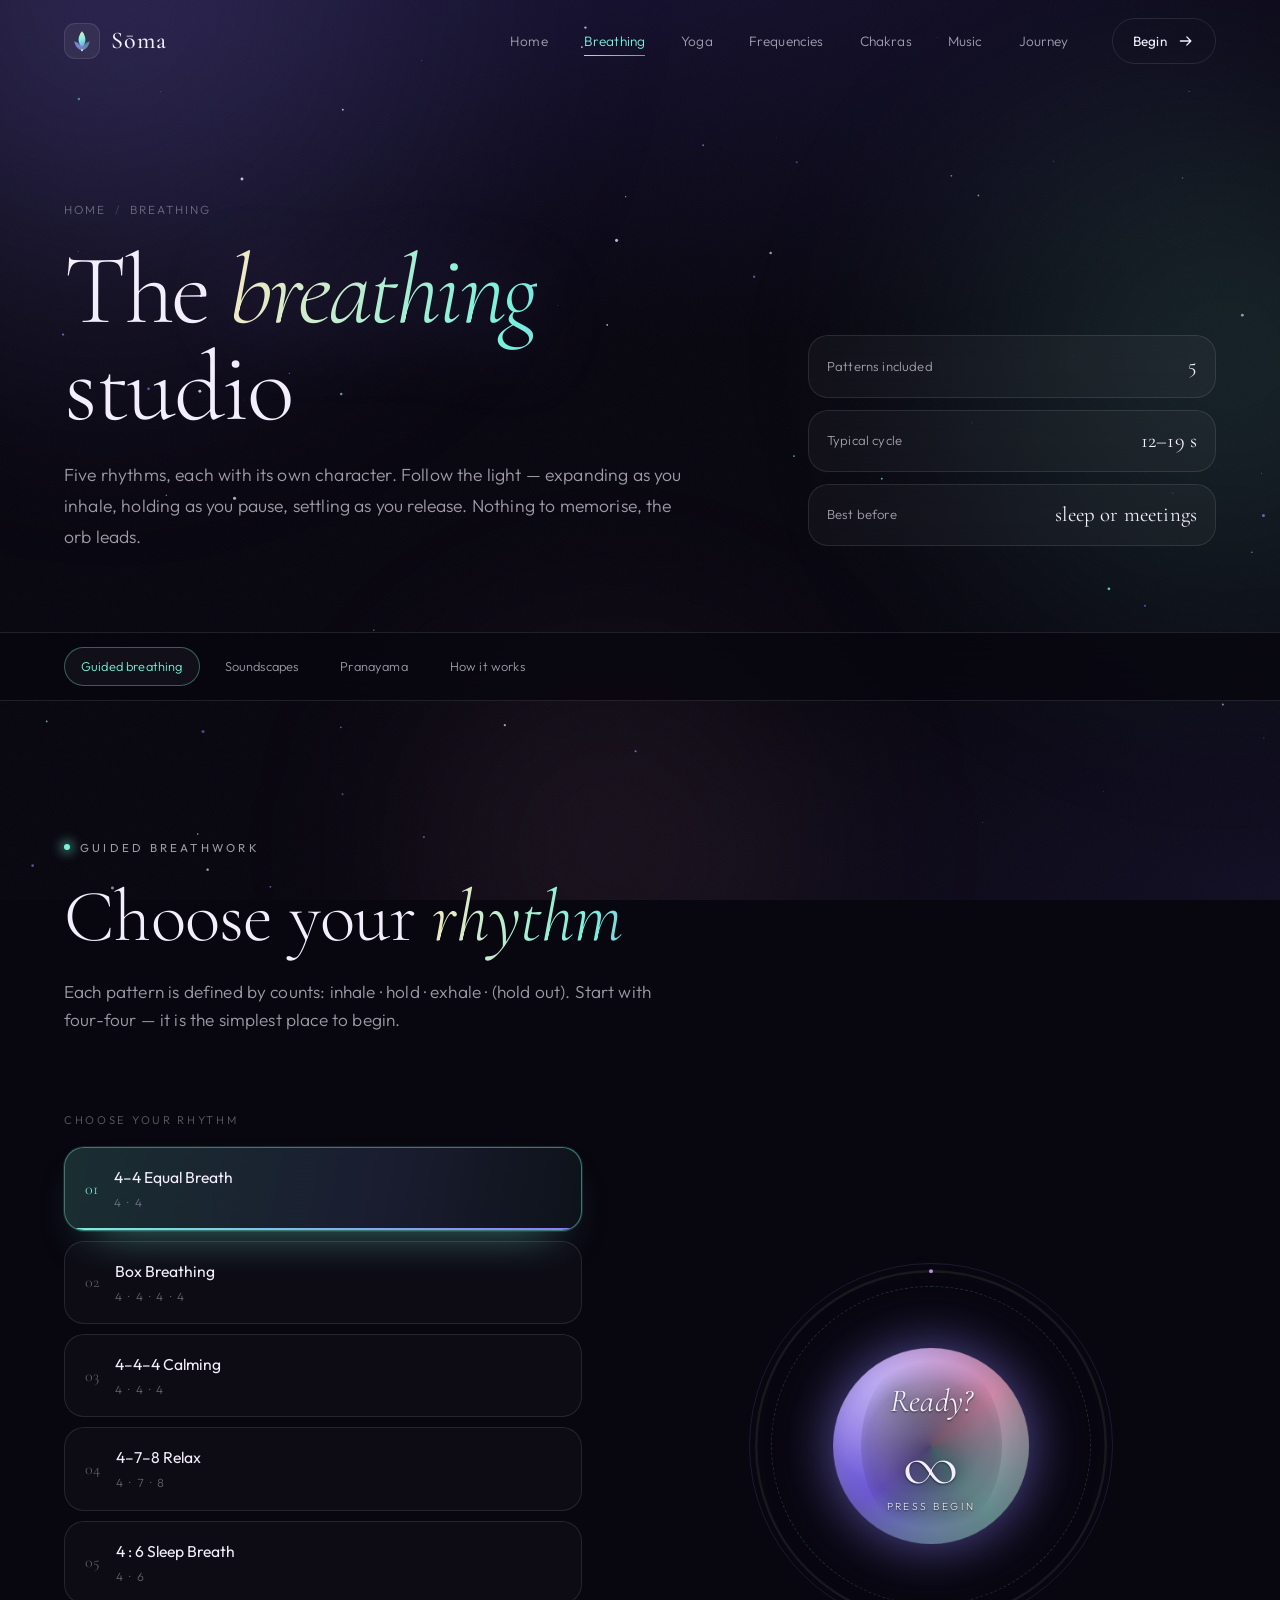
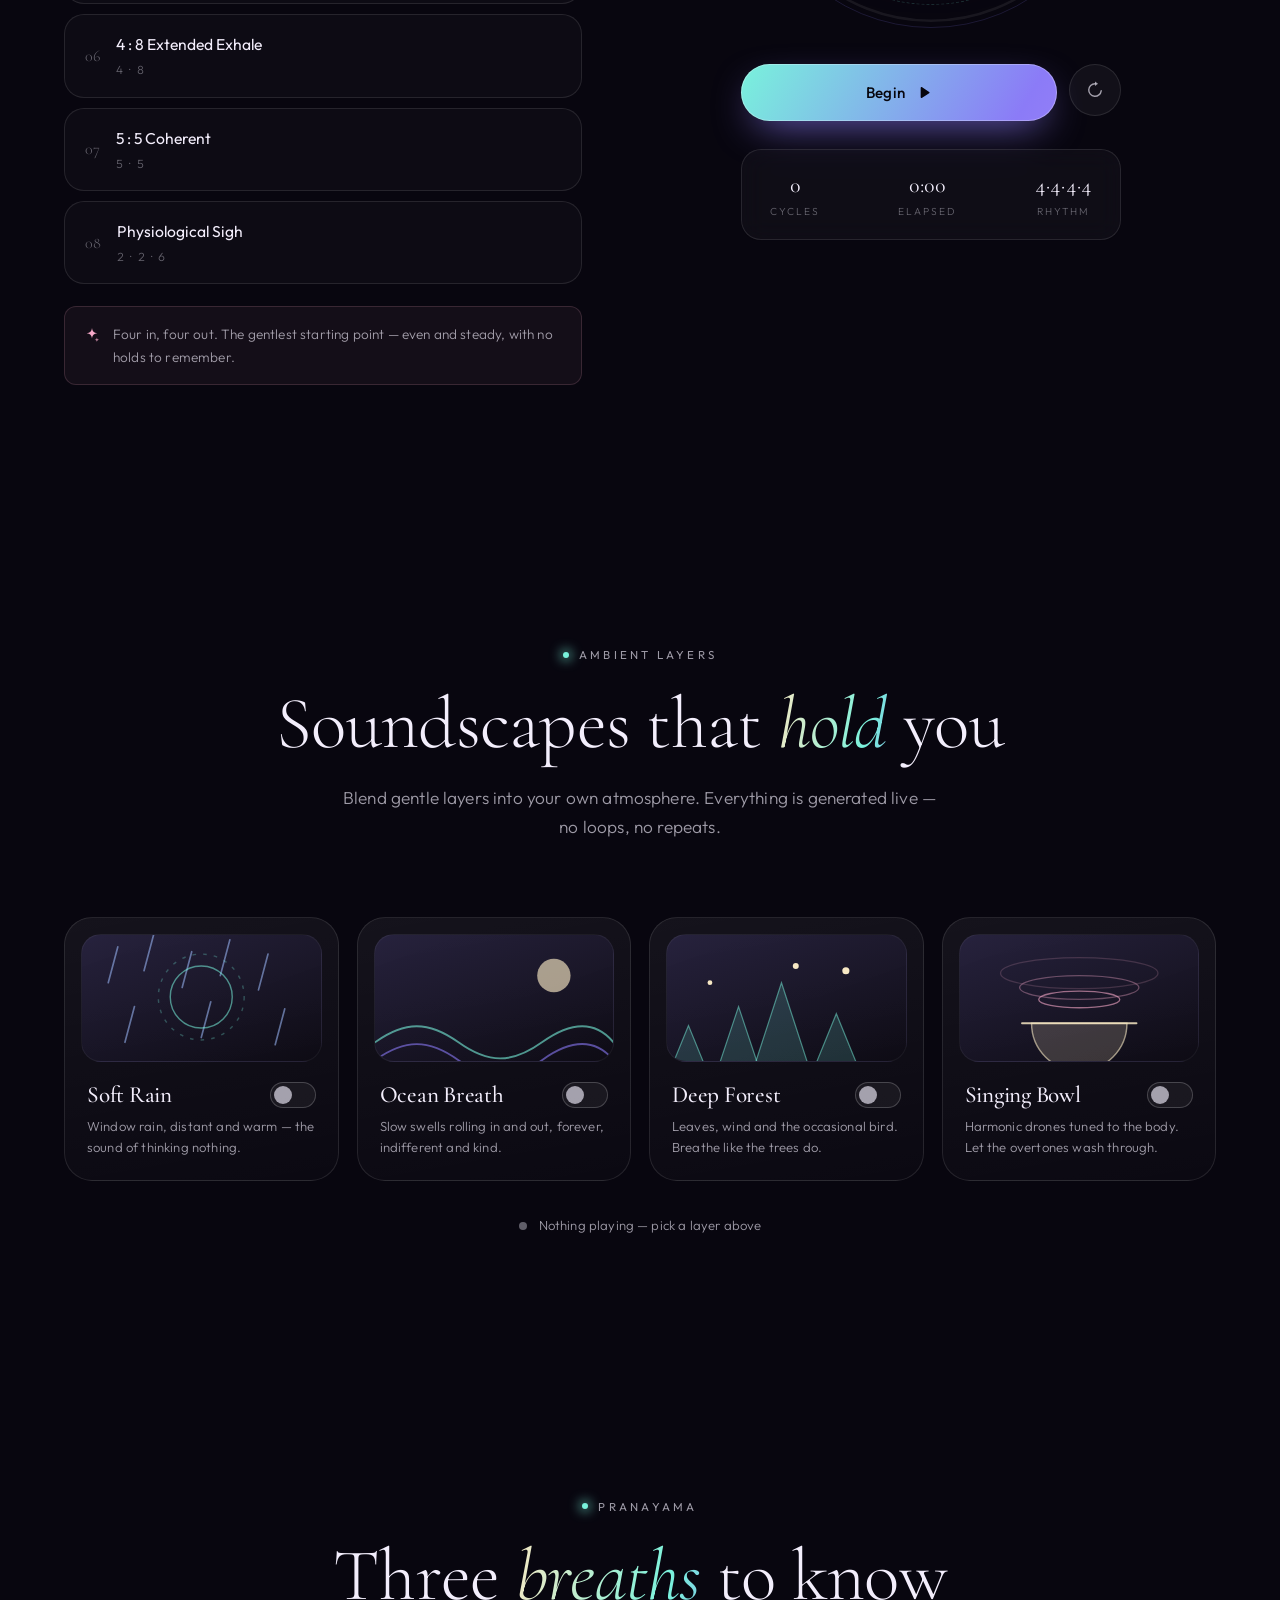
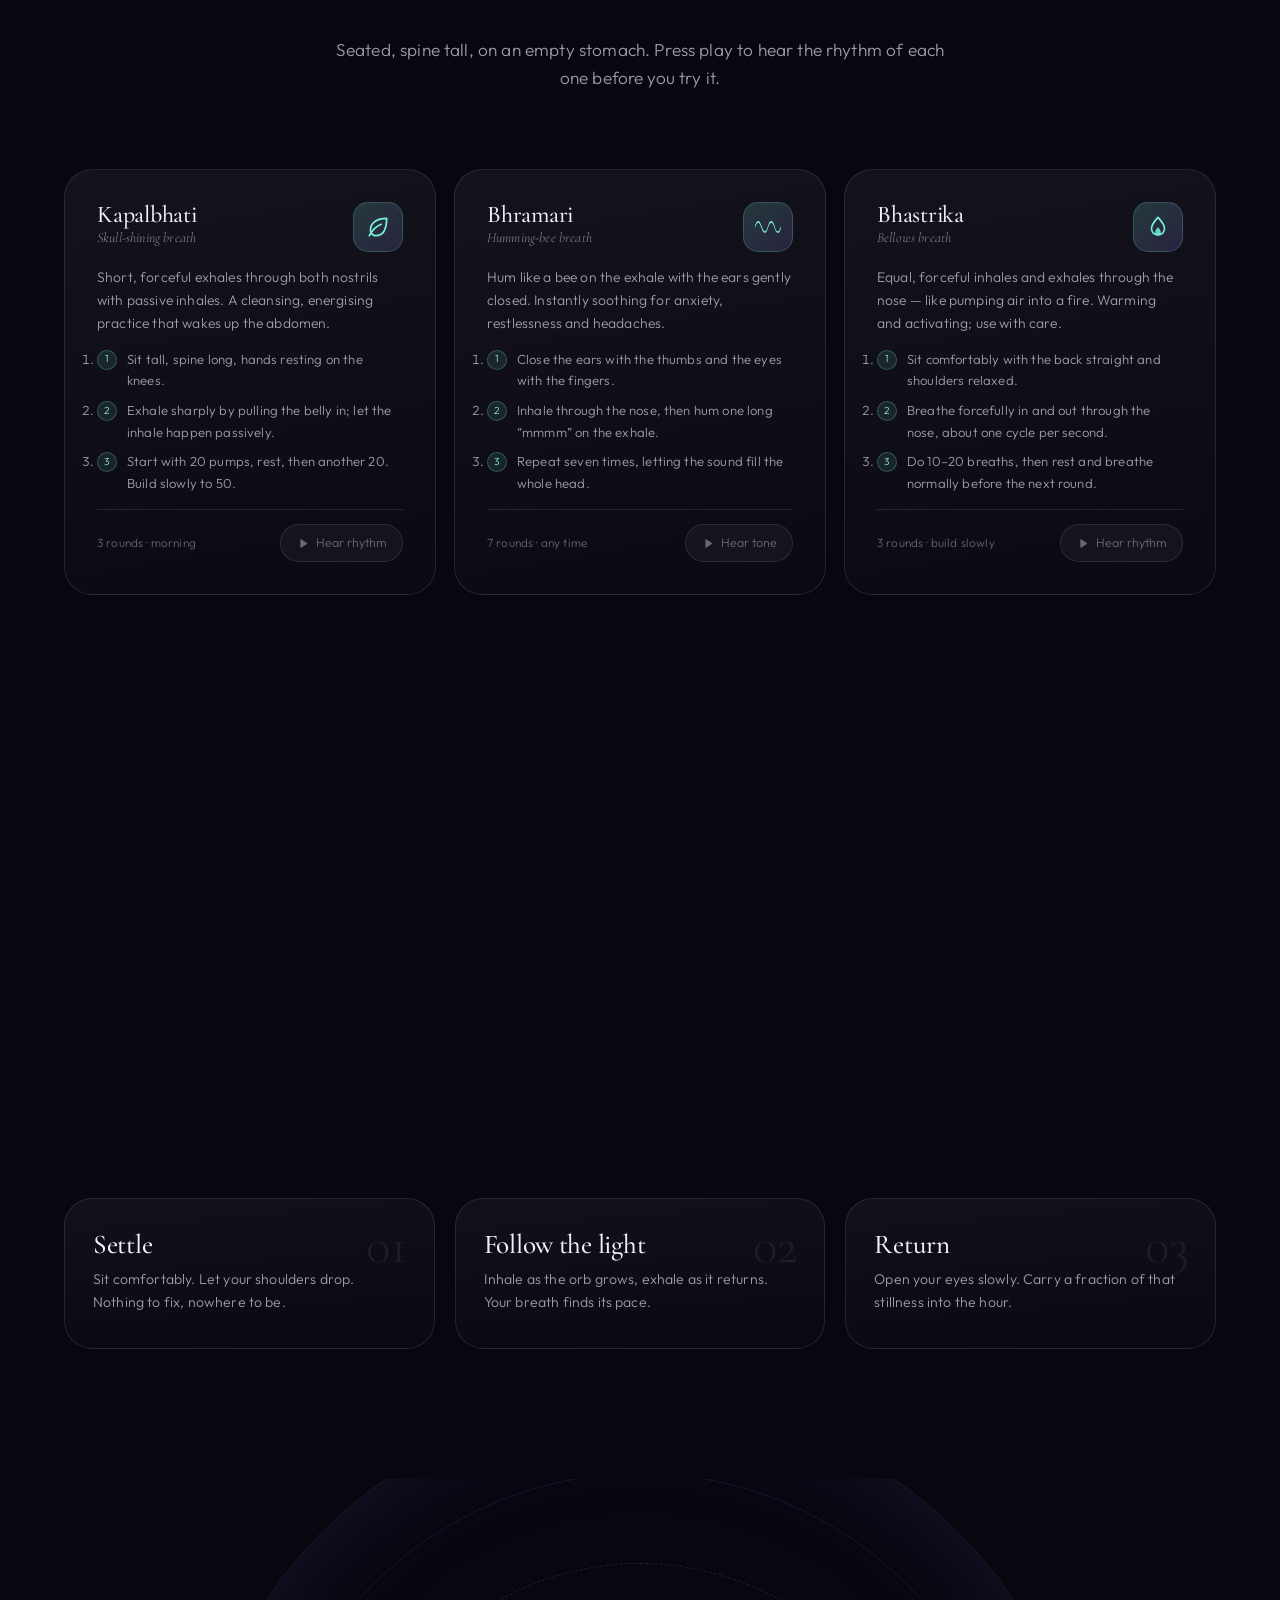
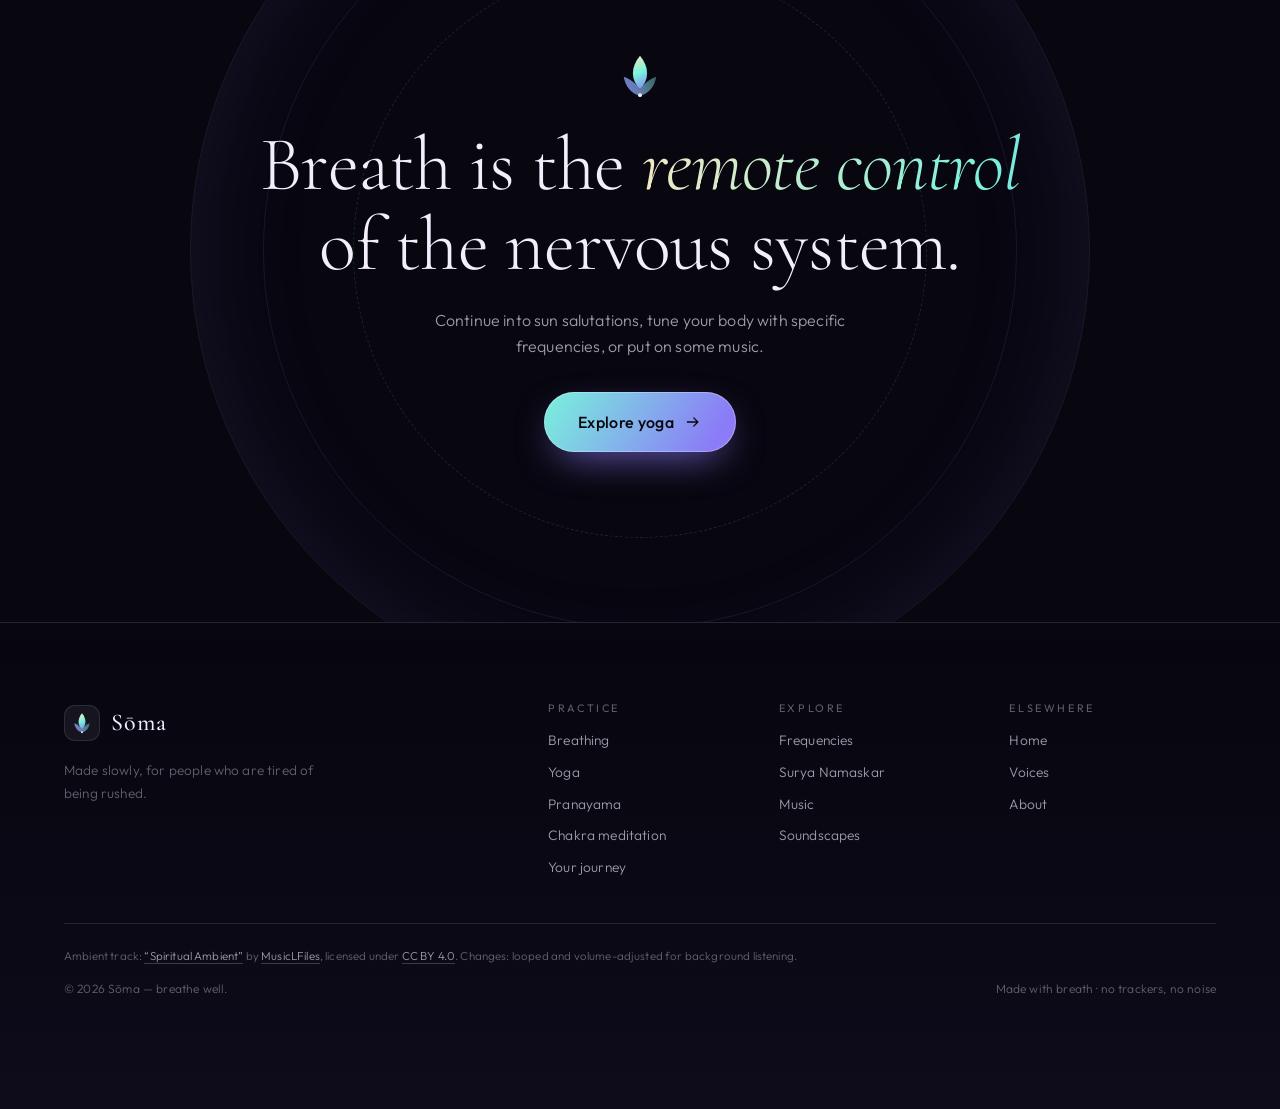
==== commit f0ce0ef3: "Music: balance player columns, fix top-bar active pill, fix malformed flame icon, clean console" ====
--- a/breathing.html
+++ b/breathing.html
@@ -49,7 +49,7 @@
     <symbol id="i-quote" viewBox="0 0 24 24"><path d="M9.5 5.5C5.9 6.6 4 9 4 12.6V18h6.2v-6.2H7.3c.1-2 .9-3.3 2.2-3.9V5.5Zm10 0C15.9 6.6 14 9 14 12.6V18h6.2v-6.2h-2.9c.1-2 .9-3.3 2.2-3.9V5.5Z" fill="currentColor"/></symbol>
     <symbol id="i-alert" viewBox="0 0 24 24"><path d="M12 4 2.8 20h18.4L12 4Z" fill="none" stroke="currentColor" stroke-width="1.6" stroke-linejoin="round"/><path d="M12 10v4.2" stroke="currentColor" stroke-width="1.8" stroke-linecap="round"/><circle cx="12" cy="17.2" r="1" fill="currentColor"/></symbol>
     <symbol id="i-lotus" viewBox="0 0 24 24"><path d="M12 3.5c2 2.5 3 5 3 7.4 0 2.5-1 4.7-3 6.6-2-1.9-3-4.1-3-6.6 0-2.4 1-4.9 3-7.4Z" fill="none" stroke="currentColor" stroke-width="1.4"/><path d="M12 17.5C10 14.6 7 12.4 3.2 11c.8 4.6 3.3 7.6 7.7 9M12 17.5c2-2.9 5-5.1 8.8-6.5-.8 4.6-3.3 7.6-7.7 9" fill="none" stroke="currentColor" stroke-width="1.4" stroke-linejoin="round"/></symbol>
-    <symbol id="i-flame" viewBox="0 0 24 24"><path d="M12 3c3 3.6 6 6.6 6 10.4A6 6 0 0 1 6 13.4C6 9.6 9 6.6 12 3Z" fill="none" stroke="currentColor" stroke-width="1.5" stroke-linejoin="round"/><path d="M12 19.5a2.6 0 0 0 2.6-2.6c0-1.6-1.2-2.9-2.6-4.6-1.4 1.7-2.6 3-2.6 4.6A2.6 2.6 0 0 0 12 19.5Z" fill="currentColor" opacity=".85"/></symbol>
+    <symbol id="i-flame" viewBox="0 0 24 24"><path d="M12 3c3 3.6 6 6.6 6 10.4A6 6 0 0 1 6 13.4C6 9.6 9 6.6 12 3Z" fill="none" stroke="currentColor" stroke-width="1.5" stroke-linejoin="round"/><path d="M12 19.5a2.6 2.6 0 0 0 2.6-2.6c0-1.6-1.2-2.9-2.6-4.6-1.4 1.7-2.6 3-2.6 4.6a2.6 2.6 0 0 0 2.6 2.6Z" fill="currentColor" opacity=".85"/></symbol>
     <symbol id="i-brain" viewBox="0 0 24 24"><path d="M9.5 4.5A3 3 0 0 0 6.5 7.5 3 3 0 0 0 5 13a3 3 0 0 0 1.6 3.9A2.8 2.8 0 0 0 9.5 20h0V4.5Zm5 0A3 3 0 0 1 17.5 7.5 3 3 0 0 1 19 13a3 3 0 0 1-1.6 3.9A2.8 0 0 1 14.5 20h0V4.5Z" fill="none" stroke="currentColor" stroke-width="1.4" stroke-linejoin="round"/><path d="M12 4.5v15.5M9.5 9H7M9.5 13H6.8M14.5 9H17M14.5 13h2.7" stroke="currentColor" stroke-width="1.3" stroke-linecap="round"/></symbol>
     <symbol id="i-heart" viewBox="0 0 24 24"><path d="M12 20s-7.5-4.4-7.5-9.4A4.1 4.1 0 0 1 12 8a4.1 4.1 0 0 1 7.5 2.6C19.5 15.6 12 20 12 20Z" fill="none" stroke="currentColor" stroke-width="1.5" stroke-linejoin="round"/></symbol>
     <symbol id="i-volume" viewBox="0 0 24 24"><path d="M4 9.5h3l4-3.2v11.4l-4-3.2H4Z" fill="none" stroke="currentColor" stroke-width="1.6" stroke-linejoin="round"/><path d="M15 9a4 4 0 0 1 0 6M17.5 6.5a7.5 7.5 0 0 1 0 11" fill="none" stroke="currentColor" stroke-width="1.6" stroke-linecap="round"/></symbol>
--- a/styles.css
+++ b/styles.css
@@ -3653,12 +3653,11 @@
   gap: 10px;
   height: var(--nav-h);
   padding: 0 clamp(12px, 2vw, 22px);
-  background: rgba(8, 6, 15, .92);
+  background: rgba(8, 6, 15, .95);
   backdrop-filter: blur(20px) saturate(150%);
   -webkit-backdrop-filter: blur(20px) saturate(150%);
   border-bottom: 1px solid var(--stroke);
   box-sizing: border-box;
-  overflow: visible;
 }
 .ytbar__burger {
   width: 40px; height: 40px;
@@ -3707,30 +3706,33 @@
   gap: 4px;
   flex: 1 1 auto;
   min-width: 0;
+  height: var(--nav-h);
   margin-left: auto;
   justify-content: flex-end;
   overflow-x: auto;
   overflow-y: hidden;
   scrollbar-width: none;
-  padding: 4px 8px;
-  height: 100%;
+  padding: 0 8px;
+  box-sizing: border-box;
 }
 .ytbar__nav::-webkit-scrollbar { display: none; }
 .ytbar__nav a {
   flex: none;
-  padding: 7px 13px;
+  padding: 8px 13px;
   border-radius: 999px;
   font-size: .78rem;
-  line-height: 1.25;
+  line-height: 1.2;
   color: var(--text-dim);
   white-space: nowrap;
   transition: background .3s, color .3s;
 }
 .ytbar__nav a:hover { background: rgba(255,255,255,.08); color: var(--text); }
-.ytbar__nav a.is-active {
+.ytbar__nav a.is-active,
+.ytbar__nav a.is-active:hover {
   color: #07110f;
   background: linear-gradient(120deg, var(--mint), var(--violet));
   font-weight: 600;
+  opacity: 1;
 }
 
 .ytbar__site {
@@ -3829,7 +3831,7 @@
   animation: panelIn .4s var(--ease);
 }
 
-.ytplayer__inner { display: grid; background: #0b0817; }
+.ytplayer__inner { display: grid; background: #0b0817; grid-auto-rows: 1fr; }
 .ytplayer__left { min-width: 0; background: #000; position: relative; }
 
 .ytplayer__stage {
@@ -3915,6 +3917,8 @@
 .ytplayer__right {
   padding: 18px 20px 16px;
   background: linear-gradient(180deg, #0b0817, #0a0714);
+  box-sizing: border-box;
+  min-height: 100%;
 }
 .ytplayer__right h1 {
   font-family: var(--font-display);
@@ -4467,7 +4471,8 @@
   }
   /* fixed height instead of aspect-ratio: the video area can then never
      grow wider than its column and slide over the info panel */
-  .ytplayer__left { position: relative; height: clamp(200px, 24vw, 330px); }
+  .ytplayer__left { position: relative; height: clamp(240px, 33vw, 400px); }
+  .ytplayer__left:not(:has(iframe)) { background: #0b0817; }
   .ytplayer__stage {
     position: absolute;
     inset: 0;
@@ -4482,6 +4487,7 @@
     justify-content: center;
     min-width: 0;
     padding: 16px 20px;
+    overflow: hidden;
   }
   .ytplayer__right h1 { font-size: clamp(1.02rem, 1.35vw, 1.35rem); }
   .ytplayer__row { gap: 6px; }
@@ -4493,6 +4499,12 @@
     white-space: normal;
     line-height: 1.4;
   }
+}
+
+/* wide screens: the player is a real two-column block — video on the left,
+   title/channel/actions on the right, both the same height */
+@media (min-width: 1240px) {
+  .ytplayer__inner { grid-template-columns: minmax(0, 2.1fr) minmax(280px, 1fr); }
 }
 
 @media (max-width: 1500px) {
